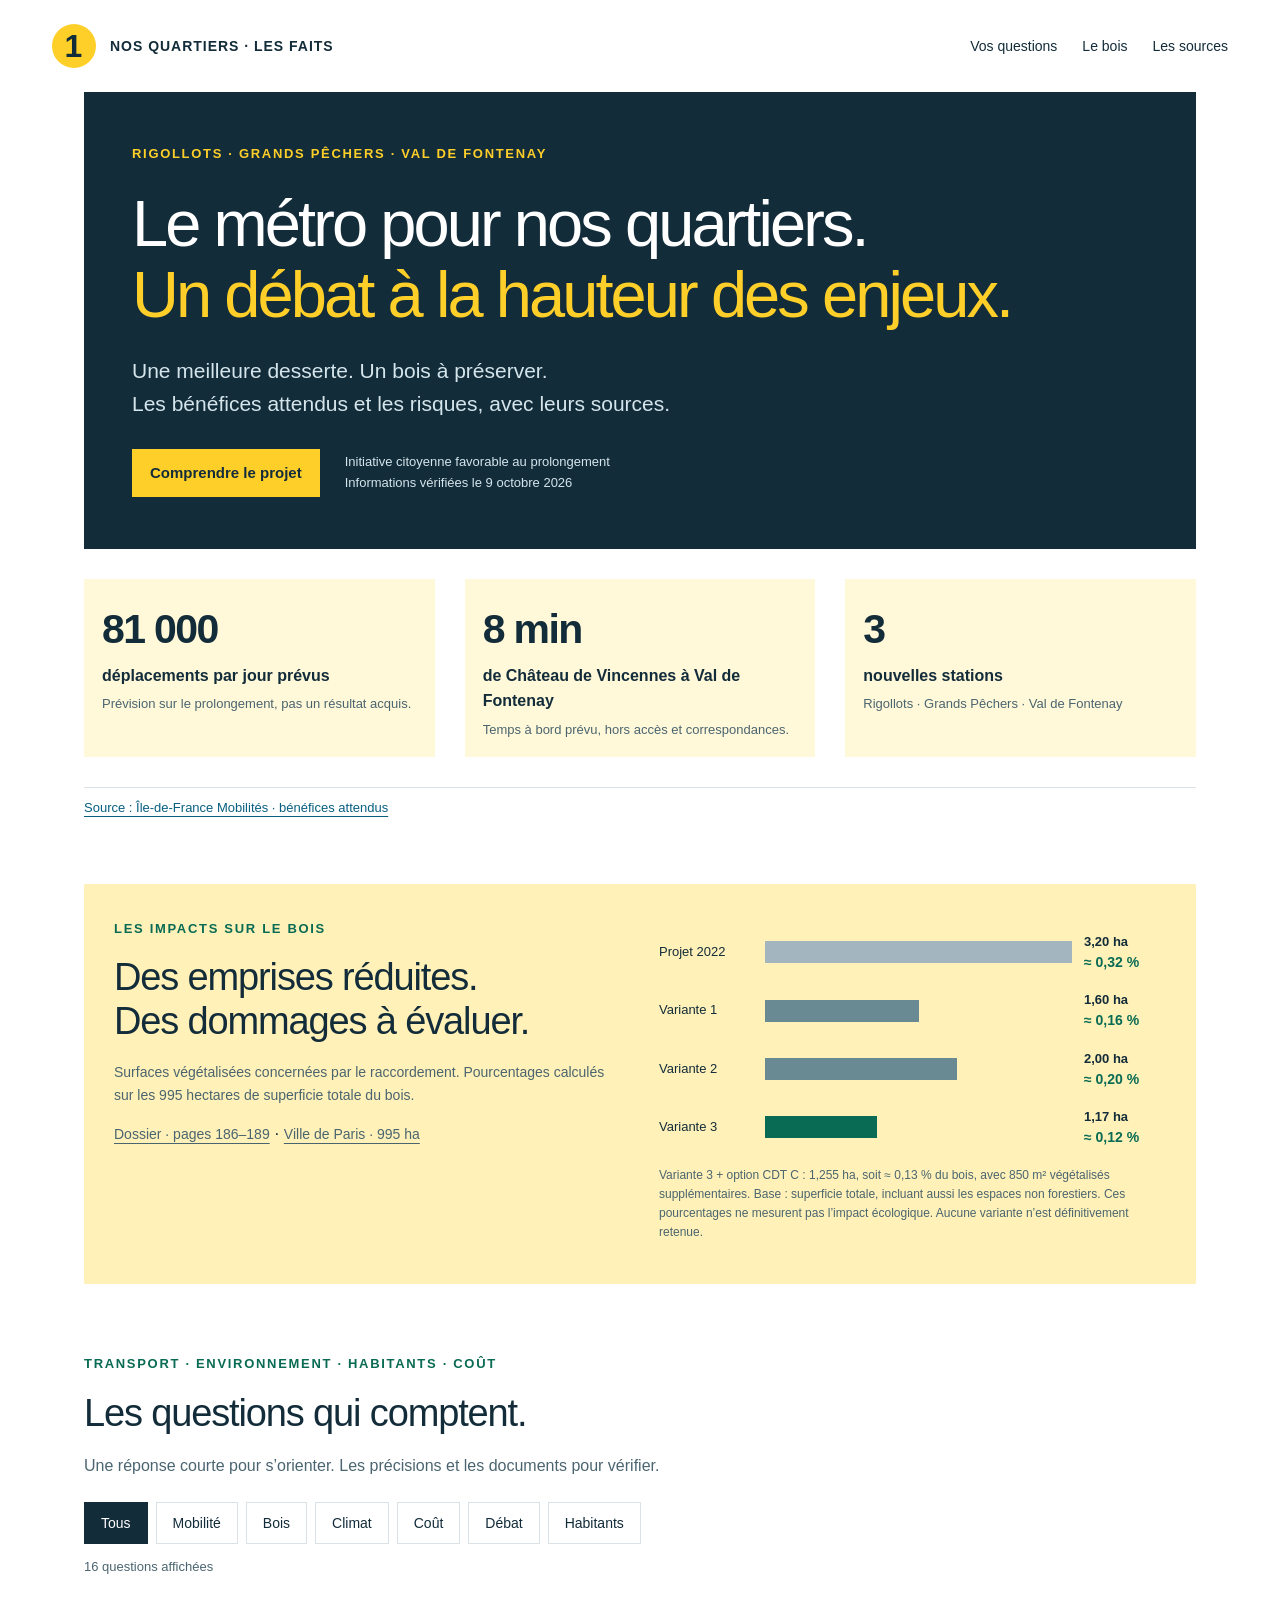
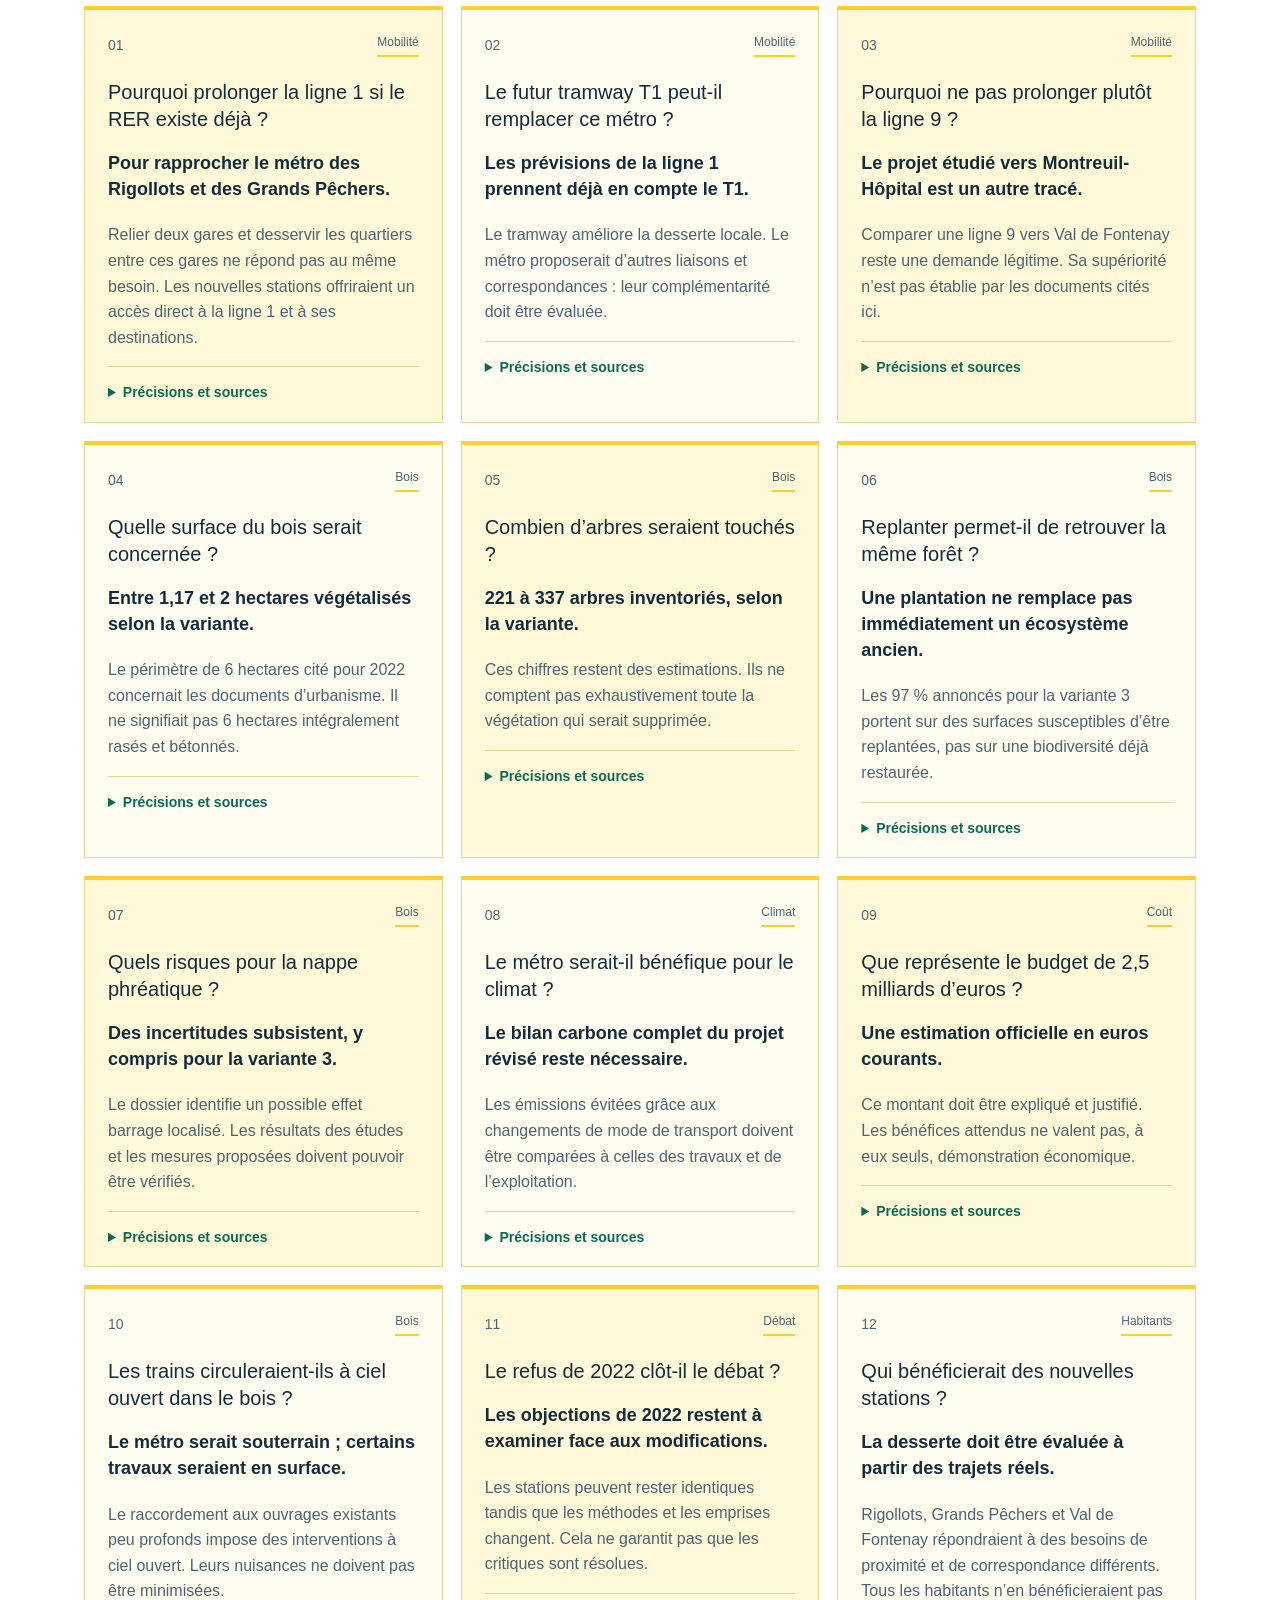
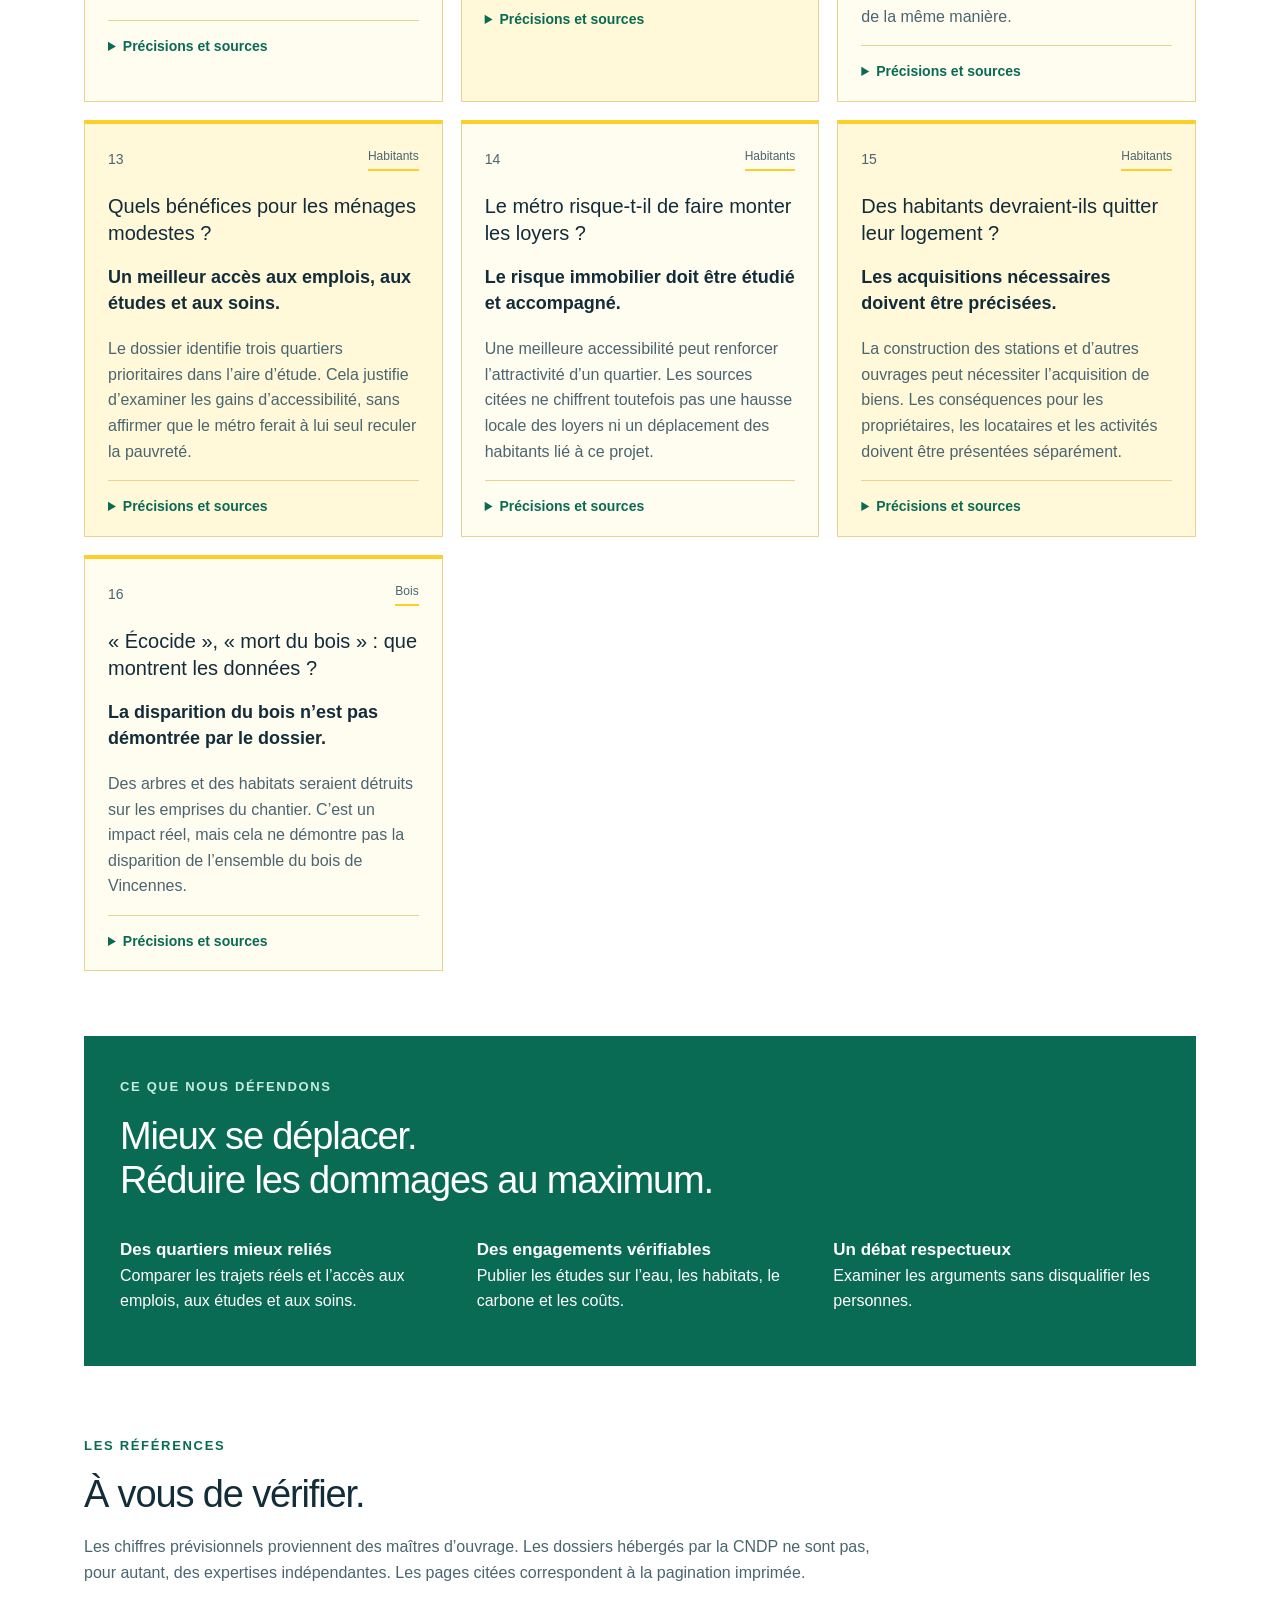
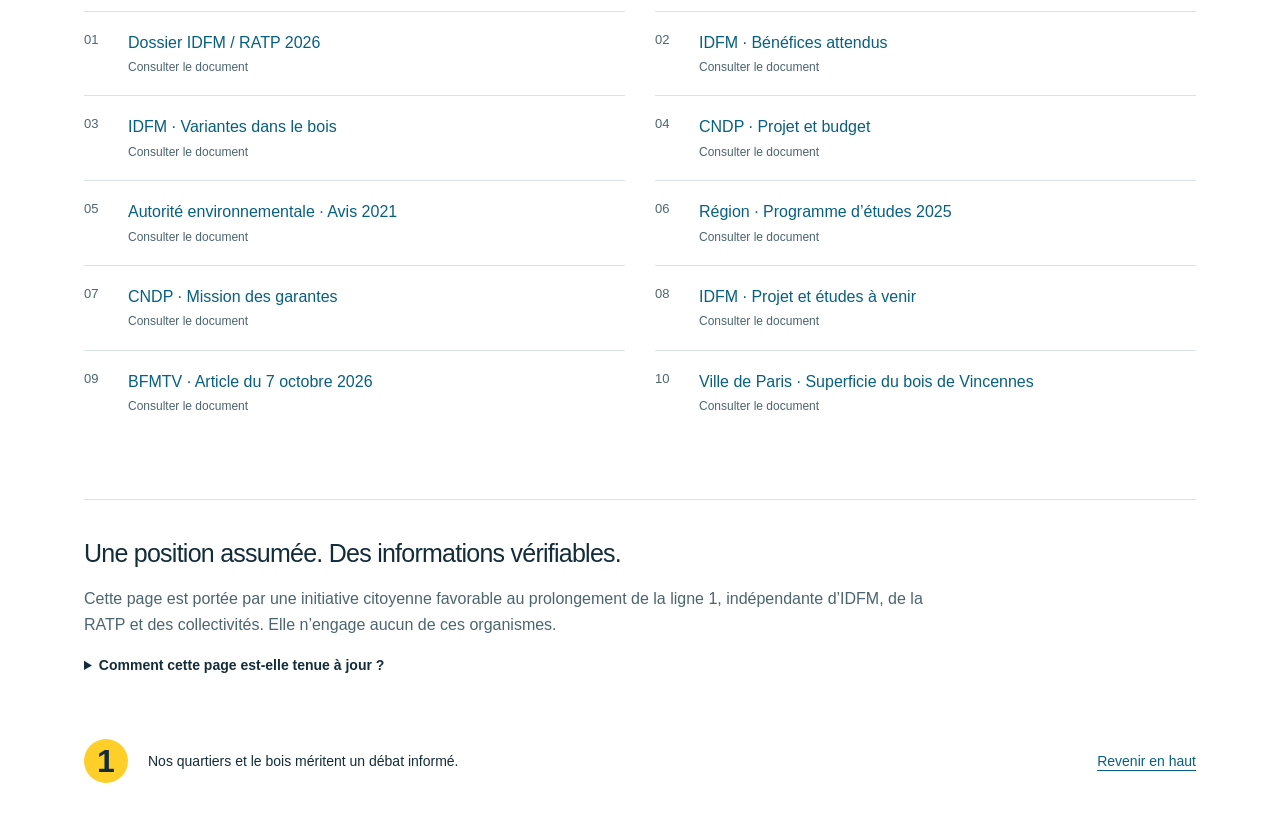
==== index.html @ 9d9fc7f9 "Add files via upload" ====
<!doctype html>
<html lang="fr"><head><meta charset="utf-8"><meta name="viewport" content="width=device-width,initial-scale=1"><title>Ligne 1 : les faits, les bénéfices et les questions ouvertes</title><meta name="description" content="Prolongement de la ligne 1 à Val de Fontenay : vérification des arguments, comparaison des variantes, impacts sur le bois et sources officielles. Initiative citoyenne favorable au projet."><meta property="og:title" content="Ligne 1 : comprendre, vérifier, débattre"><meta property="og:description" content="Les chiffres, leurs limites et les questions encore ouvertes. Une lecture sourcée du projet vers Rigollots, Grands Pêchers et Val de Fontenay."><meta name="theme-color" content="#142a38"><link rel="icon" type="image/svg+xml" href="data:image/svg+xml,%3Csvg xmlns='http://www.w3.org/2000/svg' viewBox='0 0 32 32'%3E%3Ccircle cx='16' cy='16' r='16' fill='%23ffcf32'/%3E%3Ctext x='16' y='24' text-anchor='middle' font-family='Arial' font-size='25' font-weight='bold' fill='%23142a38'%3E1%3C/text%3E%3C/svg%3E"><link rel="stylesheet" href="style.css"></head>
<body><a class="skip" href="#main">Aller au contenu</a><header><a class="brand" href="#"><span class="line">1</span><span>NOS QUARTIERS · LES FAITS</span></a><nav aria-label="Navigation"><a href="#questions">Vos questions</a><a href="#bois">Le bois</a><a href="#sources">Les sources</a></nav></header><main id="main"><section class="hero"><div class="eyebrow">RIGOLLOTS · GRANDS PÊCHERS · VAL DE FONTENAY</div><h1>Le métro pour nos quartiers.<br><em>Un débat à la hauteur des enjeux.</em></h1><p>Une meilleure desserte. Un bois à préserver.<br>Les bénéfices attendus et les risques, avec leurs sources.</p><div class="hero-footer"><a class="button" href="#questions">Comprendre le projet</a><span>Initiative citoyenne favorable au prolongement<br>Informations vérifiées le 9 octobre 2026</span></div></section><section class="snapshot" aria-label="Les bénéfices attendus selon IDFM"><article><b>81 000</b><span>déplacements par jour prévus</span><small>Prévision sur le prolongement, pas un résultat acquis.</small></article><article><b>8 min</b><span>de Château de Vincennes à Val de Fontenay</span><small>Temps à bord prévu, hors accès et correspondances.</small></article><article><b>3</b><span>nouvelles stations</span><small>Rigollots · Grands Pêchers · Val de Fontenay</small></article></section><p class="metric-source"><a href="https://www.iledefrance-mobilites.fr/le-reseau/projets/metro1-valdefontenay/benefices-du-projet-m1">Source : Île-de-France Mobilités · bénéfices attendus</a></p><section class="comparison" id="bois"><div><span class="eyebrow">LES IMPACTS SUR LE BOIS</span><h2>Des emprises réduites.<br>Des dommages à évaluer.</h2><p>Surfaces végétalisées concernées par le raccordement. Pourcentages calculés sur les 995 hectares de superficie totale du bois.</p><a href="https://www.debatpublic.fr/sites/default/files/2026-09/K5TOo4u580md6bIL_ProlongementM1-DossierConcertation-Complet.pdf">Dossier · pages 186–189</a> · <a href="https://www.paris.fr/lieux/bois-de-vincennes-6598">Ville de Paris · 995 ha</a></div><div class="chart" role="img" aria-label="Emprises végétalisées : 2022, 3,20 hectares ; variante 1, 1,60 ; variante 2, 2 ; variante 3, 1,17. Parts de la superficie totale de 995 hectares : environ 0,32 pour cent, 0,16 pour cent, 0,20 pour cent et 0,12 pour cent respectivement"><div><span>Projet 2022</span><i style="--w:100%"></i><b>3,20 ha<small>≈ 0,32 %</small></b></div><div><span>Variante 1</span><i style="--w:50%"></i><b>1,60 ha<small>≈ 0,16 %</small></b></div><div><span>Variante 2</span><i style="--w:62.5%"></i><b>2,00 ha<small>≈ 0,20 %</small></b></div><div><span>Variante 3</span><i class="v3" style="--w:36.5625%"></i><b>1,17 ha<small>≈ 0,12 %</small></b></div><p>Variante 3 + option CDT C : 1,255 ha, soit ≈ 0,13 % du bois, avec 850 m² végétalisés supplémentaires. Base : superficie totale, incluant aussi les espaces non forestiers. Ces pourcentages ne mesurent pas l’impact écologique. Aucune variante n’est définitivement retenue.</p></div></section><section id="questions"><span class="eyebrow">TRANSPORT · ENVIRONNEMENT · HABITANTS · COÛT</span><h2>Les questions qui comptent.</h2><p class="intro">Une réponse courte pour s’orienter. Les précisions et les documents pour vérifier.</p><div class="filters" role="group" aria-label="Filtrer les questions par thème"><button data-filter="Tous" aria-pressed="true" class="active">Tous</button><button data-filter="Mobilité" aria-pressed="false" class="">Mobilité</button><button data-filter="Bois" aria-pressed="false" class="">Bois</button><button data-filter="Climat" aria-pressed="false" class="">Climat</button><button data-filter="Coût" aria-pressed="false" class="">Coût</button><button data-filter="Débat" aria-pressed="false" class="">Débat</button><button data-filter="Habitants" aria-pressed="false" class="">Habitants</button></div><p class="result-count" aria-live="polite">16 questions affichées</p><div class="grid" id="question-grid"><article class="fact" id="question-1" data-topic="Mobilité"><div class="fact-top"><span>01</span><span class="topic">Mobilité</span></div><h3>Pourquoi prolonger la ligne 1 si le RER existe déjà ?</h3><p class="takeaway">Pour rapprocher le métro des Rigollots et des Grands Pêchers.</p><p class="short-answer">Relier deux gares et desservir les quartiers entre ces gares ne répond pas au même besoin. Les nouvelles stations offriraient un accès direct à la ligne 1 et à ses destinations.</p><details><summary>Précisions et sources</summary><p>IDFM identifie ces quartiers comme éloignés du réseau structurant. L’intérêt réel dépend des domiciles, des destinations et des correspondances. Les 8 minutes annoncées entre Château de Vincennes et Val de Fontenay sont un temps à bord, pas un gain identique pour chaque habitant.</p><a class="ref" href="https://www.iledefrance-mobilites.fr/le-reseau/projets/metro1-valdefontenay/benefices-du-projet-m1" target="_blank" rel="noopener">IDFM · Bénéfices attendus<small>Bénéfices attendus</small></a><a class="permalink" href="#question-1">Lien vers cette réponse</a></details></article><article class="fact" id="question-2" data-topic="Mobilité"><div class="fact-top"><span>02</span><span class="topic">Mobilité</span></div><h3>Le futur tramway T1 peut-il remplacer ce métro ?</h3><p class="takeaway">Les prévisions de la ligne 1 prennent déjà en compte le T1.</p><p class="short-answer">Le tramway améliore la desserte locale. Le métro proposerait d’autres liaisons et correspondances : leur complémentarité doit être évaluée.</p><details><summary>Précisions et sources</summary><p>Le modèle du dossier intègre le futur T1, la ligne 15 et le Bus Bords de Marne. Il prévoit néanmoins une fréquentation du prolongement. Ce résultat ne suffit pas à prouver son équilibre économique. Le dossier situe le futur T1 à environ 600 m de la station Grands Pêchers envisagée : cela ne décrit pas la distance de tous les logements au tram.</p><a class="ref" href="https://www.debatpublic.fr/sites/default/files/2026-09/K5TOo4u580md6bIL_ProlongementM1-DossierConcertation-Complet.pdf" target="_blank" rel="noopener">Dossier IDFM / RATP 2026<small>p. 128–129 et 142–143</small></a><a class="permalink" href="#question-2">Lien vers cette réponse</a></details></article><article class="fact" id="question-3" data-topic="Mobilité"><div class="fact-top"><span>03</span><span class="topic">Mobilité</span></div><h3>Pourquoi ne pas prolonger plutôt la ligne 9 ?</h3><p class="takeaway">Le projet étudié vers Montreuil-Hôpital est un autre tracé.</p><p class="short-answer">Comparer une ligne 9 vers Val de Fontenay reste une demande légitime. Sa supériorité n’est pas établie par les documents cités ici.</p><details><summary>Précisions et sources</summary><p>Le programme régional de 2025 prévoit des études M9 vers Montreuil-Hôpital : diagnostic, variantes, coûts et première appréciation environnementale. Cela ne constitue pas une comparaison avec un tracé M9 via Grands Pêchers et Val de Fontenay. Il faut demander si cette variante a été étudiée et obtenir ses résultats, sans la déclarer impossible ni meilleure par principe.</p><a class="ref" href="https://www.iledefrance.fr/actes/deliberations/CP2025-123RAP.pdf" target="_blank" rel="noopener">Région · Programme d’études 2025<small>p. 125–127</small></a><a class="permalink" href="#question-3">Lien vers cette réponse</a></details></article><article class="fact" id="question-4" data-topic="Bois"><div class="fact-top"><span>04</span><span class="topic">Bois</span></div><h3>Quelle surface du bois serait concernée ?</h3><p class="takeaway">Entre 1,17 et 2 hectares végétalisés selon la variante.</p><p class="short-answer">Le périmètre de 6 hectares cité pour 2022 concernait les documents d’urbanisme. Il ne signifiait pas 6 hectares intégralement rasés et bétonnés.</p><details><summary>Précisions et sources</summary><p>Il faut distinguer chantier total et espaces végétalisés : la variante 3 représente 2,12 ha de chantier, dont 1,17 ha végétalisé. L’option C du centre de dépannage ajouterait environ 850 m² végétalisés et 3 arbres dans le bois. La surface ne mesure pas, à elle seule, la valeur des habitats ni les effets indirects.</p><a class="ref" href="https://www.debatpublic.fr/sites/default/files/2026-09/K5TOo4u580md6bIL_ProlongementM1-DossierConcertation-Complet.pdf" target="_blank" rel="noopener">Dossier IDFM / RATP 2026<small>p. 186–189</small></a><a class="permalink" href="#question-4">Lien vers cette réponse</a></details></article><article class="fact" id="question-5" data-topic="Bois"><div class="fact-top"><span>05</span><span class="topic">Bois</span></div><h3>Combien d’arbres seraient touchés ?</h3><p class="takeaway">221 à 337 arbres inventoriés, selon la variante.</p><p class="short-answer">Ces chiffres restent des estimations. Ils ne comptent pas exhaustivement toute la végétation qui serait supprimée.</p><details><summary>Précisions et sources</summary><p>221 correspond à la variante 3 ; 274 à la variante 1 ; 337 à la variante 2. L’inventaire recense notamment tous les troncs de plus de 17,5 cm de diamètre et certains petits sujets présentant un intérêt particulier. Le chêne remarquable est éloigné de l’emprise de la variante 3, mais proche de celles des variantes 1 et 2. Aucun âge exact n’est affirmé ici.</p><a class="ref" href="https://www.debatpublic.fr/sites/default/files/2026-09/K5TOo4u580md6bIL_ProlongementM1-DossierConcertation-Complet.pdf" target="_blank" rel="noopener">Dossier IDFM / RATP 2026<small>p. 152–153, 174–175, 186–189 et annexe</small></a><a class="permalink" href="#question-5">Lien vers cette réponse</a></details></article><article class="fact" id="question-6" data-topic="Bois"><div class="fact-top"><span>06</span><span class="topic">Bois</span></div><h3>Replanter permet-il de retrouver la même forêt ?</h3><p class="takeaway">Une plantation ne remplace pas immédiatement un écosystème ancien.</p><p class="short-answer">Les 97 % annoncés pour la variante 3 portent sur des surfaces susceptibles d’être replantées, pas sur une biodiversité déjà restaurée.</p><details><summary>Précisions et sources</summary><p>Le dossier décrit des habitats à enjeux, une flore patrimoniale et une mare en bordure de la variante 3. Les essences, la taille des plants, les résultats écologiques attendus et les engagements de suivi doivent être précisés. Affirmer que seuls des arbustes seraient plantés n’est pas établi ici. Le retour à une vocation boisée ne rétablit pas automatiquement la protection d’espace boisé classé.</p><a class="ref" href="https://www.debatpublic.fr/sites/default/files/2026-09/K5TOo4u580md6bIL_ProlongementM1-DossierConcertation-Complet.pdf" target="_blank" rel="noopener">Dossier IDFM / RATP 2026<small>p. 174–175 et 186–189</small></a><a class="permalink" href="#question-6">Lien vers cette réponse</a></details></article><article class="fact" id="question-7" data-topic="Bois"><div class="fact-top"><span>07</span><span class="topic">Bois</span></div><h3>Quels risques pour la nappe phréatique ?</h3><p class="takeaway">Des incertitudes subsistent, y compris pour la variante 3.</p><p class="short-answer">Le dossier identifie un possible effet barrage localisé. Les résultats des études et les mesures proposées doivent pouvoir être vérifiés.</p><details><summary>Précisions et sources</summary><p>Le niveau de nappe est indiqué comme incertain et des reconnaissances sont annoncées. La variante 3 évite certaines difficultés techniques des autres variantes, sans supprimer tout risque hydrogéologique. Identifier un risque ne démontre ni qu’il se produira ni qu’il est maîtrisé.</p><a class="ref" href="https://www.debatpublic.fr/sites/default/files/2026-09/K5TOo4u580md6bIL_ProlongementM1-DossierConcertation-Complet.pdf" target="_blank" rel="noopener">Dossier IDFM / RATP 2026<small>p. 174–175 et 188–189</small></a><a class="permalink" href="#question-7">Lien vers cette réponse</a></details></article><article class="fact" id="question-8" data-topic="Climat"><div class="fact-top"><span>08</span><span class="topic">Climat</span></div><h3>Le métro serait-il bénéfique pour le climat ?</h3><p class="takeaway">Le bilan carbone complet du projet révisé reste nécessaire.</p><p class="short-answer">Les émissions évitées grâce aux changements de mode de transport doivent être comparées à celles des travaux et de l’exploitation.</p><details><summary>Précisions et sources</summary><p>L’Autorité environnementale avait critiqué les calculs du dossier précédent, notamment l’absence d’évaluation des émissions de construction. Son avis de 2021 ne permet pas d’affirmer un bilan positif pour les nouvelles variantes, ni un délai précis de retour carbone. Le résultat dépend notamment du report depuis la voiture, des distances parcourues, de l’évolution du parc automobile et de la durée d’évaluation.</p><a class="ref" href="https://www.igedd.developpement-durable.gouv.fr/IMG/pdf/210519_prolongement_l1_metro_93_94_delibere_cle0d175d.pdf" target="_blank" rel="noopener">Autorité environnementale · Avis 2021<small>p. 22–23</small></a><a class="permalink" href="#question-8">Lien vers cette réponse</a></details></article><article class="fact" id="question-9" data-topic="Coût"><div class="fact-top"><span>09</span><span class="topic">Coût</span></div><h3>Que représente le budget de 2,5 milliards d’euros ?</h3><p class="takeaway">Une estimation officielle en euros courants.</p><p class="short-answer">Ce montant doit être expliqué et justifié. Les bénéfices attendus ne valent pas, à eux seuls, démonstration économique.</p><details><summary>Précisions et sources</summary><p>La CNDP publie 2,5 Md€ courants, à partir d’une estimation de 1,49 Md€ HT aux prix de décembre 2017 actualisée selon des hypothèses et le calendrier. Les 1,7 Md€ constants cités par IDFM dans BFMTV utilisent une autre base. Il faut comparer dates, périmètres et inflation. Un nouveau bilan socio-économique est annoncé ; l’utilité publique n’est pas acquise.</p><a class="ref" href="https://www.debatpublic.fr/prolongement-de-la-ligne-1-du-metro-entre-chateau-de-vincennes-et-val-de-fontenay-8551" target="_blank" rel="noopener">CNDP · Projet et budget<small>Coût au stade de la saisine</small></a><a class="ref" href="https://www.iledefrance-mobilites.fr/le-reseau/projets/metro1-valdefontenay/le-projet-m1" target="_blank" rel="noopener">IDFM · nouveau bilan annoncé</a><a class="permalink" href="#question-9">Lien vers cette réponse</a></details></article><article class="fact" id="question-10" data-topic="Bois"><div class="fact-top"><span>10</span><span class="topic">Bois</span></div><h3>Les trains circuleraient-ils à ciel ouvert dans le bois ?</h3><p class="takeaway">Le métro serait souterrain ; certains travaux seraient en surface.</p><p class="short-answer">Le raccordement aux ouvrages existants peu profonds impose des interventions à ciel ouvert. Leurs nuisances ne doivent pas être minimisées.</p><details><summary>Précisions et sources</summary><p>Il faut distinguer le fonctionnement futur de la ligne et les méthodes du chantier. De même, le calendrier global annoncé, de 2033 à 2040 sous conditions, ne démontre pas dix ans de travaux localisés dans le bois. La durée et le phasage du raccordement doivent être précisés.</p><a class="ref" href="https://www.iledefrance-mobilites.fr/le-reseau/projets/metro1-valdefontenay/bois-de-vincennes-m1" target="_blank" rel="noopener">IDFM · Variantes dans le bois<small>Méthodes de raccordement ; calendrier : dossier p. 98–99</small></a><a class="ref" href="https://www.debatpublic.fr/sites/default/files/2026-09/K5TOo4u580md6bIL_ProlongementM1-DossierConcertation-Complet.pdf" target="_blank" rel="noopener">Dossier 2026 · calendrier, p. 98–99</a><a class="permalink" href="#question-10">Lien vers cette réponse</a></details></article><article class="fact" id="question-11" data-topic="Débat"><div class="fact-top"><span>11</span><span class="topic">Débat</span></div><h3>Le refus de 2022 clôt-il le débat ?</h3><p class="takeaway">Les objections de 2022 restent à examiner face aux modifications.</p><p class="short-answer">Les stations peuvent rester identiques tandis que les méthodes et les emprises changent. Cela ne garantit pas que les critiques sont résolues.</p><details><summary>Précisions et sources</summary><p>L’avis défavorable de la commission d’enquête de 2022 est réel ; une commission d’enquête n’est pas un tribunal. La concertation actuelle porte sur l’opportunité et les alternatives, dont l’absence de projet. Les garantes ont une mission de neutralité et d’indépendance. Les protections du bois nécessitent des procédures spécifiques, pas des autorisations déjà obtenues.</p><a class="ref" href="https://www.debatpublic.fr/sites/default/files/2026-02/LM_LIGNE_1_VINCENNES_FONTENAY%20Sign%C3%A9%20MP.pdf" target="_blank" rel="noopener">CNDP · Mission des garantes<small>p. 1–3 ; dossier p. 16–21 et 188–189</small></a><a class="ref" href="https://www.debatpublic.fr/sites/default/files/2026-09/K5TOo4u580md6bIL_ProlongementM1-DossierConcertation-Complet.pdf" target="_blank" rel="noopener">Dossier 2026 · p. 16–21 et 188–189</a><a class="permalink" href="#question-11">Lien vers cette réponse</a></details></article><article class="fact" id="question-12" data-topic="Habitants"><div class="fact-top"><span>12</span><span class="topic">Habitants</span></div><h3>Qui bénéficierait des nouvelles stations ?</h3><p class="takeaway">La desserte doit être évaluée à partir des trajets réels.</p><p class="short-answer">Rigollots, Grands Pêchers et Val de Fontenay répondraient à des besoins de proximité et de correspondance différents. Tous les habitants n’en bénéficieraient pas de la même manière.</p><details><summary>Précisions et sources</summary><p>Comparer les options demande de regarder les populations accessibles à pied, en bus ou à vélo, les destinations utiles et les temps porte à porte. Le relief, les difficultés de marche et la qualité des correspondances comptent autant que la distance sur une carte. Une fréquentation prévue ne représente pas autant d’habitants distincts.</p><a class="ref" href="https://www.debatpublic.fr/sites/default/files/2026-09/K5TOo4u580md6bIL_ProlongementM1-DossierConcertation-Complet.pdf" target="_blank" rel="noopener">Dossier IDFM / RATP 2026<small>Diagnostic territorial, p. 34–35 ; fréquentation, p. 142–147</small></a><a class="permalink" href="#question-12">Lien vers cette réponse</a></details></article><article class="fact" id="question-13" data-topic="Habitants"><div class="fact-top"><span>13</span><span class="topic">Habitants</span></div><h3>Quels bénéfices pour les ménages modestes ?</h3><p class="takeaway">Un meilleur accès aux emplois, aux études et aux soins.</p><p class="short-answer">Le dossier identifie trois quartiers prioritaires dans l’aire d’étude. Cela justifie d’examiner les gains d’accessibilité, sans affirmer que le métro ferait à lui seul reculer la pauvreté.</p><details><summary>Précisions et sources</summary><p>Le classement en quartier prioritaire décrit un enjeu social ; il ne signifie pas que tous ses habitants seraient directement desservis. Il faut comparer les gains de temps et de fiabilité selon les revenus, la possession d’une voiture et les horaires de travail. Les bénéfices attendus doivent pouvoir profiter aux habitants actuels.</p><a class="ref" href="https://www.debatpublic.fr/sites/default/files/2026-09/K5TOo4u580md6bIL_ProlongementM1-DossierConcertation-Complet.pdf" target="_blank" rel="noopener">Dossier IDFM / RATP 2026<small>Diagnostic territorial, p. 34–35</small></a><a class="permalink" href="#question-13">Lien vers cette réponse</a></details></article><article class="fact" id="question-14" data-topic="Habitants"><div class="fact-top"><span>14</span><span class="topic">Habitants</span></div><h3>Le métro risque-t-il de faire monter les loyers ?</h3><p class="takeaway">Le risque immobilier doit être étudié et accompagné.</p><p class="short-answer">Une meilleure accessibilité peut renforcer l’attractivité d’un quartier. Les sources citées ne chiffrent toutefois pas une hausse locale des loyers ni un déplacement des habitants lié à ce projet.</p><details><summary>Précisions et sources</summary><p>Prix de vente, loyers et fiscalité ne sont pas le même sujet. Il faut évaluer les risques de spéculation et de départ contraint des ménages modestes, puis préciser les protections envisagées avec les collectivités et les bailleurs : maintien du logement abordable, suivi des loyers et accompagnement des habitants. Ce sont des mesures à discuter, pas des engagements déjà acquis.</p><a class="ref" href="https://www.debatpublic.fr/sites/default/files/2026-09/K5TOo4u580md6bIL_ProlongementM1-DossierConcertation-Complet.pdf" target="_blank" rel="noopener">Dossier IDFM / RATP 2026<small>Diagnostic territorial ; effets sur le logement à approfondir</small></a><a class="permalink" href="#question-14">Lien vers cette réponse</a></details></article><article class="fact" id="question-15" data-topic="Habitants"><div class="fact-top"><span>15</span><span class="topic">Habitants</span></div><h3>Des habitants devraient-ils quitter leur logement ?</h3><p class="takeaway">Les acquisitions nécessaires doivent être précisées.</p><p class="short-answer">La construction des stations et d’autres ouvrages peut nécessiter l’acquisition de biens. Les conséquences pour les propriétaires, les locataires et les activités doivent être présentées séparément.</p><details><summary>Précisions et sources</summary><p>La présentation du projet prévoit des emprises sur du bâti existant pour certaines stations. Une emprise d’étude ne constitue pas une décision individuelle d’expropriation. Les variantes retenues conditionneraient les besoins définitifs. Les personnes concernées doivent obtenir des réponses sur les biens touchés, le calendrier, l’indemnisation, le relogement éventuel et la continuité des activités. Aucun nombre de logements à supprimer n’est affirmé ici.</p><a class="ref" href="https://www.debatpublic.fr/sites/default/files/2026-09/K5TOo4u580md6bIL_ProlongementM1-DossierConcertation-Complet.pdf" target="_blank" rel="noopener">Dossier IDFM / RATP 2026<small>Stations et emprises ; calendrier, p. 98–99</small></a><a class="permalink" href="#question-15">Lien vers cette réponse</a></details></article><article class="fact" id="question-16" data-topic="Bois"><div class="fact-top"><span>16</span><span class="topic">Bois</span></div><h3>« Écocide », « mort du bois » : que montrent les données ?</h3><p class="takeaway">La disparition du bois n’est pas démontrée par le dossier.</p><p class="short-answer">Des arbres et des habitats seraient détruits sur les emprises du chantier. C’est un impact réel, mais cela ne démontre pas la disparition de l’ensemble du bois de Vincennes.</p><details><summary>Précisions et sources</summary><p>Pour le raccordement, les emprises végétalisées de 1,17 à 2 hectares représentent environ 0,12 % à 0,20 % des 995 hectares de superficie totale du bois indiqués par la Ville de Paris. Pour la variante 3 avec l’option C du centre de dépannage, 1,255 hectare correspond à environ 0,13 %. Le calcul est : emprise en hectares ÷ 995 × 100. Le dénominateur comprend aussi les espaces non forestiers : ce n’est pas un pourcentage des seuls massifs forestiers, ni de la biodiversité perdue. Ces surfaces ne résument pas les enjeux : la qualité des habitats, les espèces, les sols, l’eau et les effets indirects doivent aussi être examinés. Le terme « écocide » ne remplace pas cette évaluation et sa qualification ne peut être tenue pour établie par la seule annonce d’abattages. À l’inverse, une petite emprise ne prouve pas l’absence de dommages graves à l’échelle locale. Les replantations envisagées ne garantissent pas une restauration immédiate des milieux.</p><a class="ref" href="https://www.debatpublic.fr/sites/default/files/2026-09/K5TOo4u580md6bIL_ProlongementM1-DossierConcertation-Complet.pdf" target="_blank" rel="noopener">Dossier IDFM / RATP 2026<small>p. 174–175 et 186–189</small></a><a class="ref" href="https://www.paris.fr/lieux/bois-de-vincennes-6598" target="_blank" rel="noopener">Ville de Paris · superficie totale : 995 ha ; massifs forestiers : 543 ha</a><a class="ref" href="https://www.bfmtv.com/environnement/la-mort-de-la-foret-les-opposants-au-projet-d-extension-de-la-ligne-1-du-metro-se-mobilisent-a-vincennes_AN-202610070667.html" target="_blank" rel="noopener">BFMTV · contexte de l’expression « mort de la forêt », 7 octobre 2026</a><a class="permalink" href="#question-16">Lien vers cette réponse</a></details></article></div></section><section class="bottom-line"><span class="eyebrow">CE QUE NOUS DÉFENDONS</span><h2>Mieux se déplacer.<br>Réduire les dommages au maximum.</h2><div><p><strong>Des quartiers mieux reliés</strong><br>Comparer les trajets réels et l’accès aux emplois, aux études et aux soins.</p><p><strong>Des engagements vérifiables</strong><br>Publier les études sur l’eau, les habitats, le carbone et les coûts.</p><p><strong>Un débat respectueux</strong><br>Examiner les arguments sans disqualifier les personnes.</p></div></section><section id="sources"><span class="eyebrow">LES RÉFÉRENCES</span><h2>À vous de vérifier.</h2><p class="intro">Les chiffres prévisionnels proviennent des maîtres d’ouvrage. Les dossiers hébergés par la CNDP ne sont pas, pour autant, des expertises indépendantes. Les pages citées correspondent à la pagination imprimée.</p><div class="source-grid"><a href="https://www.debatpublic.fr/sites/default/files/2026-09/K5TOo4u580md6bIL_ProlongementM1-DossierConcertation-Complet.pdf" target="_blank" rel="noopener"><span>01</span><strong>Dossier IDFM / RATP 2026</strong><small>Consulter le document</small></a><a href="https://www.iledefrance-mobilites.fr/le-reseau/projets/metro1-valdefontenay/benefices-du-projet-m1" target="_blank" rel="noopener"><span>02</span><strong>IDFM · Bénéfices attendus</strong><small>Consulter le document</small></a><a href="https://www.iledefrance-mobilites.fr/le-reseau/projets/metro1-valdefontenay/bois-de-vincennes-m1" target="_blank" rel="noopener"><span>03</span><strong>IDFM · Variantes dans le bois</strong><small>Consulter le document</small></a><a href="https://www.debatpublic.fr/prolongement-de-la-ligne-1-du-metro-entre-chateau-de-vincennes-et-val-de-fontenay-8551" target="_blank" rel="noopener"><span>04</span><strong>CNDP · Projet et budget</strong><small>Consulter le document</small></a><a href="https://www.igedd.developpement-durable.gouv.fr/IMG/pdf/210519_prolongement_l1_metro_93_94_delibere_cle0d175d.pdf" target="_blank" rel="noopener"><span>05</span><strong>Autorité environnementale · Avis 2021</strong><small>Consulter le document</small></a><a href="https://www.iledefrance.fr/actes/deliberations/CP2025-123RAP.pdf" target="_blank" rel="noopener"><span>06</span><strong>Région · Programme d’études 2025</strong><small>Consulter le document</small></a><a href="https://www.debatpublic.fr/sites/default/files/2026-02/LM_LIGNE_1_VINCENNES_FONTENAY%20Sign%C3%A9%20MP.pdf" target="_blank" rel="noopener"><span>07</span><strong>CNDP · Mission des garantes</strong><small>Consulter le document</small></a><a href="https://www.iledefrance-mobilites.fr/le-reseau/projets/metro1-valdefontenay/le-projet-m1" target="_blank" rel="noopener"><span>08</span><strong>IDFM · Projet et études à venir</strong><small>Consulter le document</small></a><a href="https://www.bfmtv.com/environnement/la-mort-de-la-foret-les-opposants-au-projet-d-extension-de-la-ligne-1-du-metro-se-mobilisent-a-vincennes_AN-202610070667.html" target="_blank" rel="noopener"><span>09</span><strong>BFMTV · Article du 7 octobre 2026</strong><small>Consulter le document</small></a><a href="https://www.paris.fr/lieux/bois-de-vincennes-6598" target="_blank" rel="noopener"><span>10</span><strong>Ville de Paris · Superficie du bois de Vincennes</strong><small>Consulter le document</small></a></div></section><section class="method"><h2>Une position assumée. Des informations vérifiables.</h2><p>Cette page est portée par une initiative citoyenne favorable au prolongement de la ligne 1, indépendante d’IDFM, de la RATP et des collectivités. Elle n’engage aucun de ces organismes.</p><details><summary>Comment cette page est-elle tenue à jour ?</summary><p>Dernière révision : 9 octobre 2026. Les faits, les prévisions et les questions non résolues sont distingués. Une conclusion non établie par les sources consultées n’est pas déclarée impossible. La page n’est pas actualisée automatiquement.</p><p>Une correction doit préciser la réponse concernée, le document, sa date et sa page. Les prochaines corrections seront datées ici.</p></details></section></main><footer><span class="line">1</span><p>Nos quartiers et le bois méritent un débat informé.</p><a href="#">Revenir en haut</a></footer><script src="app.js"></script></body></html>
---- style.css ----
:root{--ink:#132c3a;--green:#096b53;--yellow:#ffcf29;--muted:#4b6570;--border:#d9e3e7;--pale:#f1f6f8}*{box-sizing:border-box}html{scroll-behavior:smooth;scroll-padding-top:28px}body{margin:0;font:17px/1.6 Arial,Helvetica,sans-serif;color:var(--ink);background:white}a{color:#075f81;text-underline-offset:4px}a:hover{color:var(--green)}a:focus-visible,button:focus-visible,summary:focus-visible{outline:3px solid #bc8500;outline-offset:4px}.skip{position:absolute;top:-100px;background:white;padding:15px;z-index:5}.skip:focus{top:0}header{max-width:1240px;padding:24px 32px;margin:auto;display:flex;justify-content:space-between;align-items:center;gap:25px}.brand{display:flex;align-items:center;gap:14px;text-decoration:none;color:var(--ink);font-size:14px;font-weight:700;letter-spacing:.07em}.line{width:44px;height:44px;border-radius:50%;background:var(--yellow);color:var(--ink);display:inline-flex;justify-content:center;align-items:center;font-size:32px;font-weight:700;flex-shrink:0;line-height:1}nav{display:flex;gap:25px;flex-wrap:wrap}nav a{font-size:14px;color:var(--ink);text-decoration:none}main{max-width:1176px;padding:0 32px;margin:auto}.hero{background:var(--ink);color:white;padding:52px 48px}.eyebrow{font-size:13px;letter-spacing:.13em;font-weight:700;color:var(--green)}.hero .eyebrow{color:var(--yellow)}h1{font-size:clamp(37px,5.2vw,65px);font-weight:500;letter-spacing:-.045em;line-height:1.1;margin:23px 0}h1 em{font-style:normal;color:var(--yellow)}.hero>p{max-width:650px;font-size:21px;color:#d4e5eb}.hero-footer{display:flex;align-items:center;gap:25px;margin-top:28px;flex-wrap:wrap}.hero-footer span{font-size:13px;color:#d4e5eb}.button{background:var(--yellow);color:var(--ink);padding:12px 18px;text-decoration:none;font-size:15px;font-weight:700}.snapshot{display:grid;grid-template-columns:repeat(3,1fr);gap:30px;padding:30px 0;border-bottom:1px solid var(--border)}.snapshot article{display:flex;flex-direction:column}.snapshot b{font-size:41px;letter-spacing:-.04em;font-weight:600}.snapshot span{font-size:16px;font-weight:600}.snapshot small{font-size:13px;line-height:1.5;margin-top:6px;color:var(--muted)}section:not(.hero):not(.snapshot){margin-top:65px}.comparison{display:grid;grid-template-columns:1fr 1fr;gap:38px;background:var(--pale);padding:30px}h2{font-size:clamp(27px,3vw,38px);line-height:1.16;letter-spacing:-.03em;font-weight:500;margin:14px 0 18px}.comparison p,.comparison a{font-size:14px;color:var(--muted)}.chart{align-self:center}.chart>div{display:grid;grid-template-columns:94px 1fr 68px;gap:12px;align-items:center;font-size:13px;margin:18px 0}.chart i{display:block;height:22px;width:var(--w);background:#698993}.chart>div:first-child i{background:#a3b6bf}.chart i.v3{background:var(--green)}.chart p{font-size:12px}.intro{max-width:820px;color:var(--muted);font-size:16px}.grid{display:grid;grid-template-columns:repeat(3,1fr);gap:18px;margin-top:28px}.fact{border:1px solid var(--border);padding:23px 23px 18px;scroll-margin-top:30px;background:white}.fact:target{border-color:var(--green);box-shadow:0 0 0 2px var(--green)}.fact-top{display:flex;justify-content:space-between;align-items:center;font-size:14px;color:#6a838c}.topic{font-size:12px;color:var(--muted);border-bottom:2px solid var(--yellow);padding-bottom:3px}.fact h3{font-size:20px;font-weight:500;line-height:1.35;margin:22px 0 15px}.verdict{display:inline-block;background:#e8f0f2;color:#264b5a;padding:4px 8px;font-size:12px;font-weight:600;line-height:1.4}.takeaway{font-size:18px;font-weight:600;line-height:1.45;margin:17px 0 20px}.fact details{border-top:1px solid var(--border);padding-top:14px}.fact summary{font-size:14px;color:var(--green);font-weight:600;cursor:pointer}.fact details p{font-size:16px;margin:15px 0;line-height:1.6}.ref{font-size:14px;line-height:1.4}.ref small{display:block;color:var(--muted);font-size:12px;margin-top:3px}.permalink{display:block;font-size:12px;margin-top:14px;color:var(--muted)}.filters{display:flex;gap:8px;flex-wrap:wrap;margin-top:24px}.filters button{border:1px solid var(--border);background:white;color:var(--ink);font-size:14px;min-height:42px;padding:8px 16px;cursor:pointer;font-family:inherit}.filters button.active{background:var(--ink);color:white;border-color:var(--ink)}.result-count{font-size:13px;color:var(--muted);margin-bottom:0}.fact[hidden]{display:none}.bottom-line{background:var(--green);color:white;padding:36px}.bottom-line .eyebrow{color:#c6ebdf}.bottom-line>div{display:grid;grid-template-columns:repeat(3,1fr);gap:30px}.bottom-line p{font-size:16px}.bottom-line strong{font-size:17px}.source-grid{display:grid;grid-template-columns:1fr 1fr;gap:0 30px;margin-top:25px}.source-grid>a{display:grid;grid-template-columns:34px 1fr;gap:3px 10px;text-decoration:none;border-top:1px solid var(--border);padding:18px 0}.source-grid span{grid-row:span 2;font-size:13px;color:var(--muted)}.source-grid strong{font-size:16px;font-weight:500}.source-grid small{font-size:12px;color:var(--muted)}.method{border-top:1px solid var(--border);padding:25px 0;margin-bottom:35px}.method h2{font-size:25px}.method p{font-size:16px;color:var(--muted);max-width:850px}.method summary{cursor:pointer;font-size:14px;font-weight:600}footer{max-width:1176px;margin:auto;padding:0 32px 35px;display:flex;align-items:center;gap:20px}footer p{flex:1;font-size:14px}footer a{font-size:14px}@media(max-width:950px){.grid{grid-template-columns:1fr 1fr}.comparison{grid-template-columns:1fr}.hero{padding:40px 30px}}@media(max-width:620px){header{padding:18px 20px;flex-direction:column;align-items:flex-start;gap:16px}nav{gap:20px}main{padding:0 18px}.hero{padding:32px 23px}.hero>p{font-size:18px}.hero-footer{gap:17px}.snapshot{grid-template-columns:1fr;gap:18px;padding:24px 8px}.snapshot article{display:grid;grid-template-columns:125px 1fr;column-gap:12px}.snapshot b{font-size:32px;grid-row:span 2}.snapshot span{font-size:14px}.snapshot small{font-size:12px}.grid{grid-template-columns:1fr;gap:14px}.fact{padding:22px}.fact h3{font-size:21px}.comparison{padding:23px 18px;gap:10px}section:not(.hero):not(.snapshot){margin-top:45px}.chart>div{grid-template-columns:88px 1fr 63px;gap:8px}.bottom-line{padding:26px}.bottom-line>div,.source-grid{grid-template-columns:1fr}.bottom-line>div{gap:0}footer{padding:0 18px 25px;flex-wrap:wrap}.hero .eyebrow{font-size:12px}}@media print{nav,.button,.filters{display:none}.hero,.bottom-line{background:white;color:black}.hero em,.eyebrow,.hero .eyebrow{color:black}.hero>p,.hero-footer span{color:black}.grid{display:block}.fact{break-inside:avoid;margin:14px 0}.fact[hidden]{display:block}.hero{padding:0}main{padding:0}.fact details>*{display:block}h1{font-size:32px}section:not(.hero):not(.snapshot){margin-top:25px}.comparison{background:white}.source-grid{display:block}a{color:black}.fact details p{font-size:12pt}}

.short-answer{font-size:16px;line-height:1.6;color:var(--muted)}.metric-source{font-size:13px;color:var(--muted);margin-top:10px}.fact .ref{display:block;margin-top:12px}

.chart b small{display:block;font-size:14px;line-height:1.4;color:var(--green);font-weight:600}.chart>div{grid-template-columns:94px minmax(0,1fr) 82px}@media(max-width:620px){.chart>div{grid-template-columns:88px minmax(0,1fr) 76px;gap:8px}}

/* Fonds jaunes de la ligne 1, avec un texte sombre. */
.fact{background:#fff8d9;border-color:#e7d58f;border-top:4px solid var(--yellow)}
.fact:nth-child(even){background:#fffcf0}
.fact-top{color:var(--muted)}
.fact details{border-color:#e7d58f}
.comparison{background:#fff1b8}
.snapshot article{background:#fff8d9;padding:18px}
.source-grid>a:hover{background:#fff8d9}
@media print{.fact,.fact:nth-child(even),.comparison,.snapshot article{background:white}}
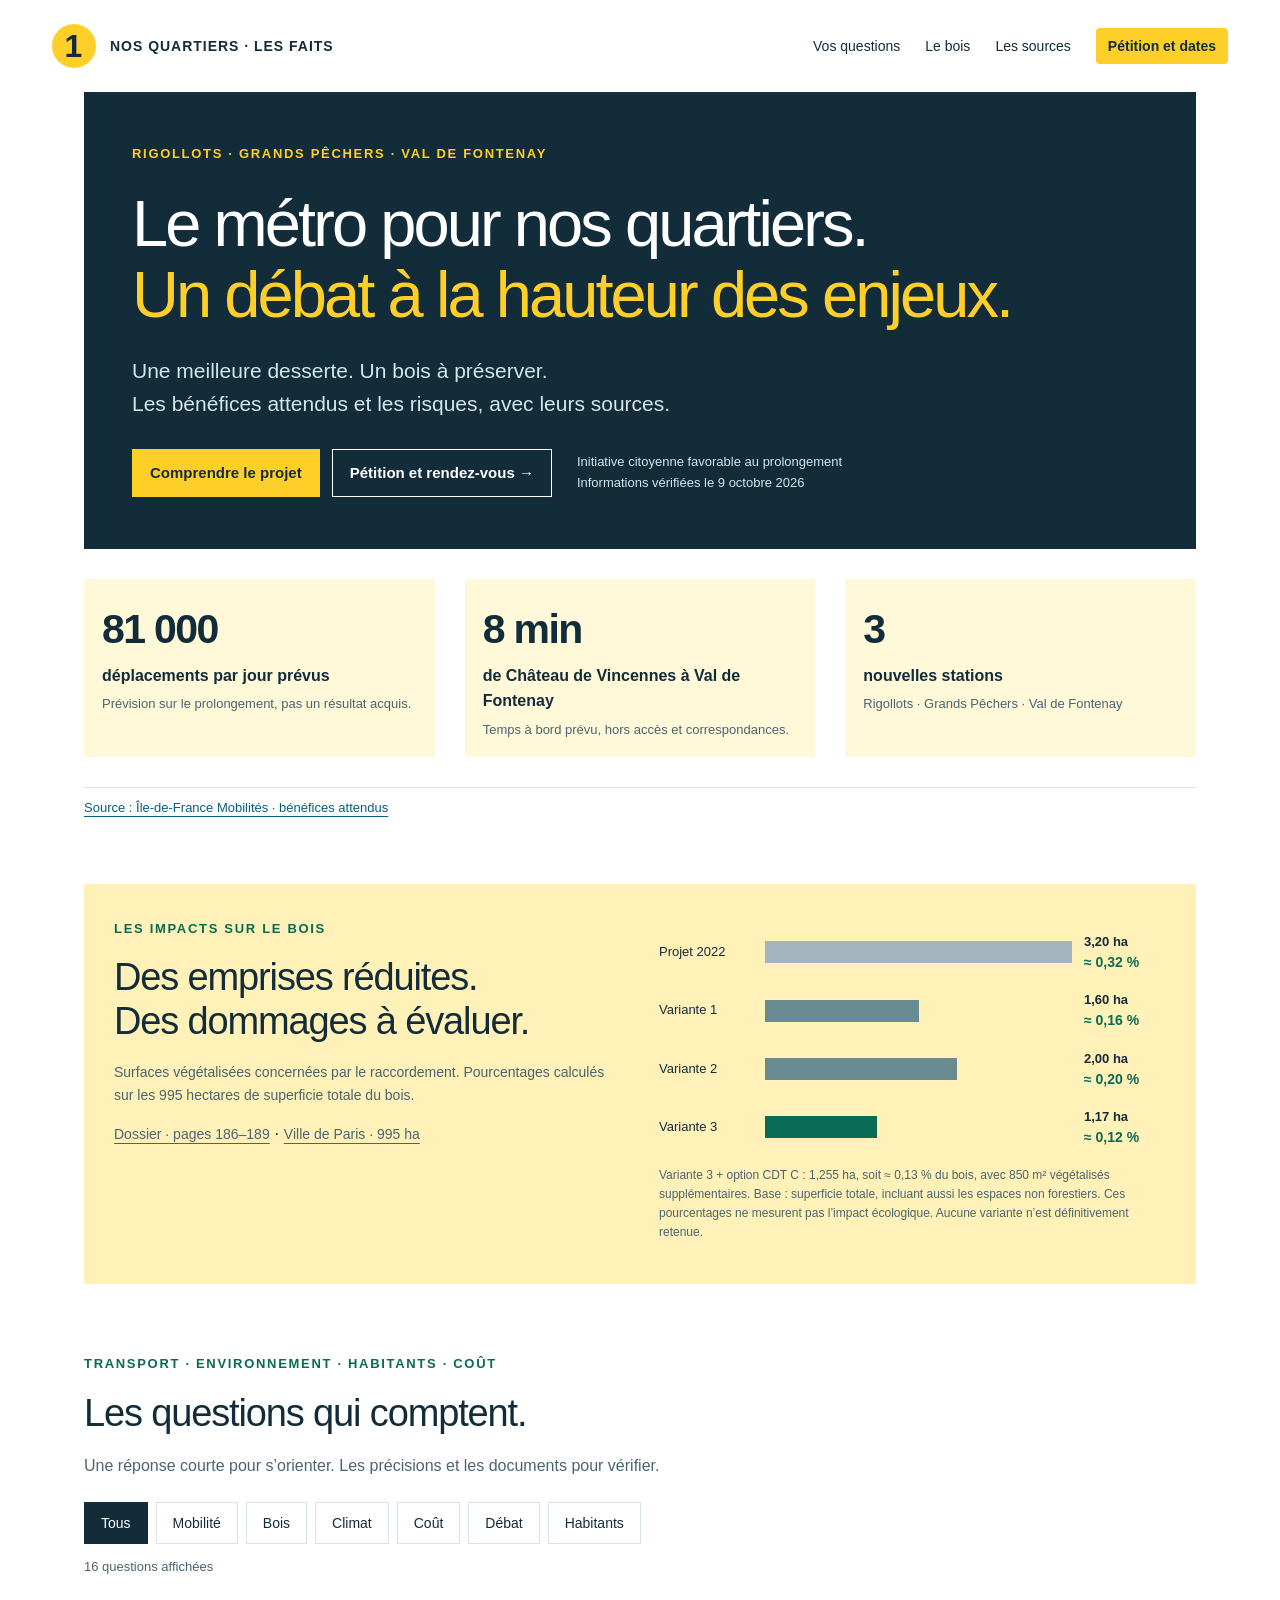
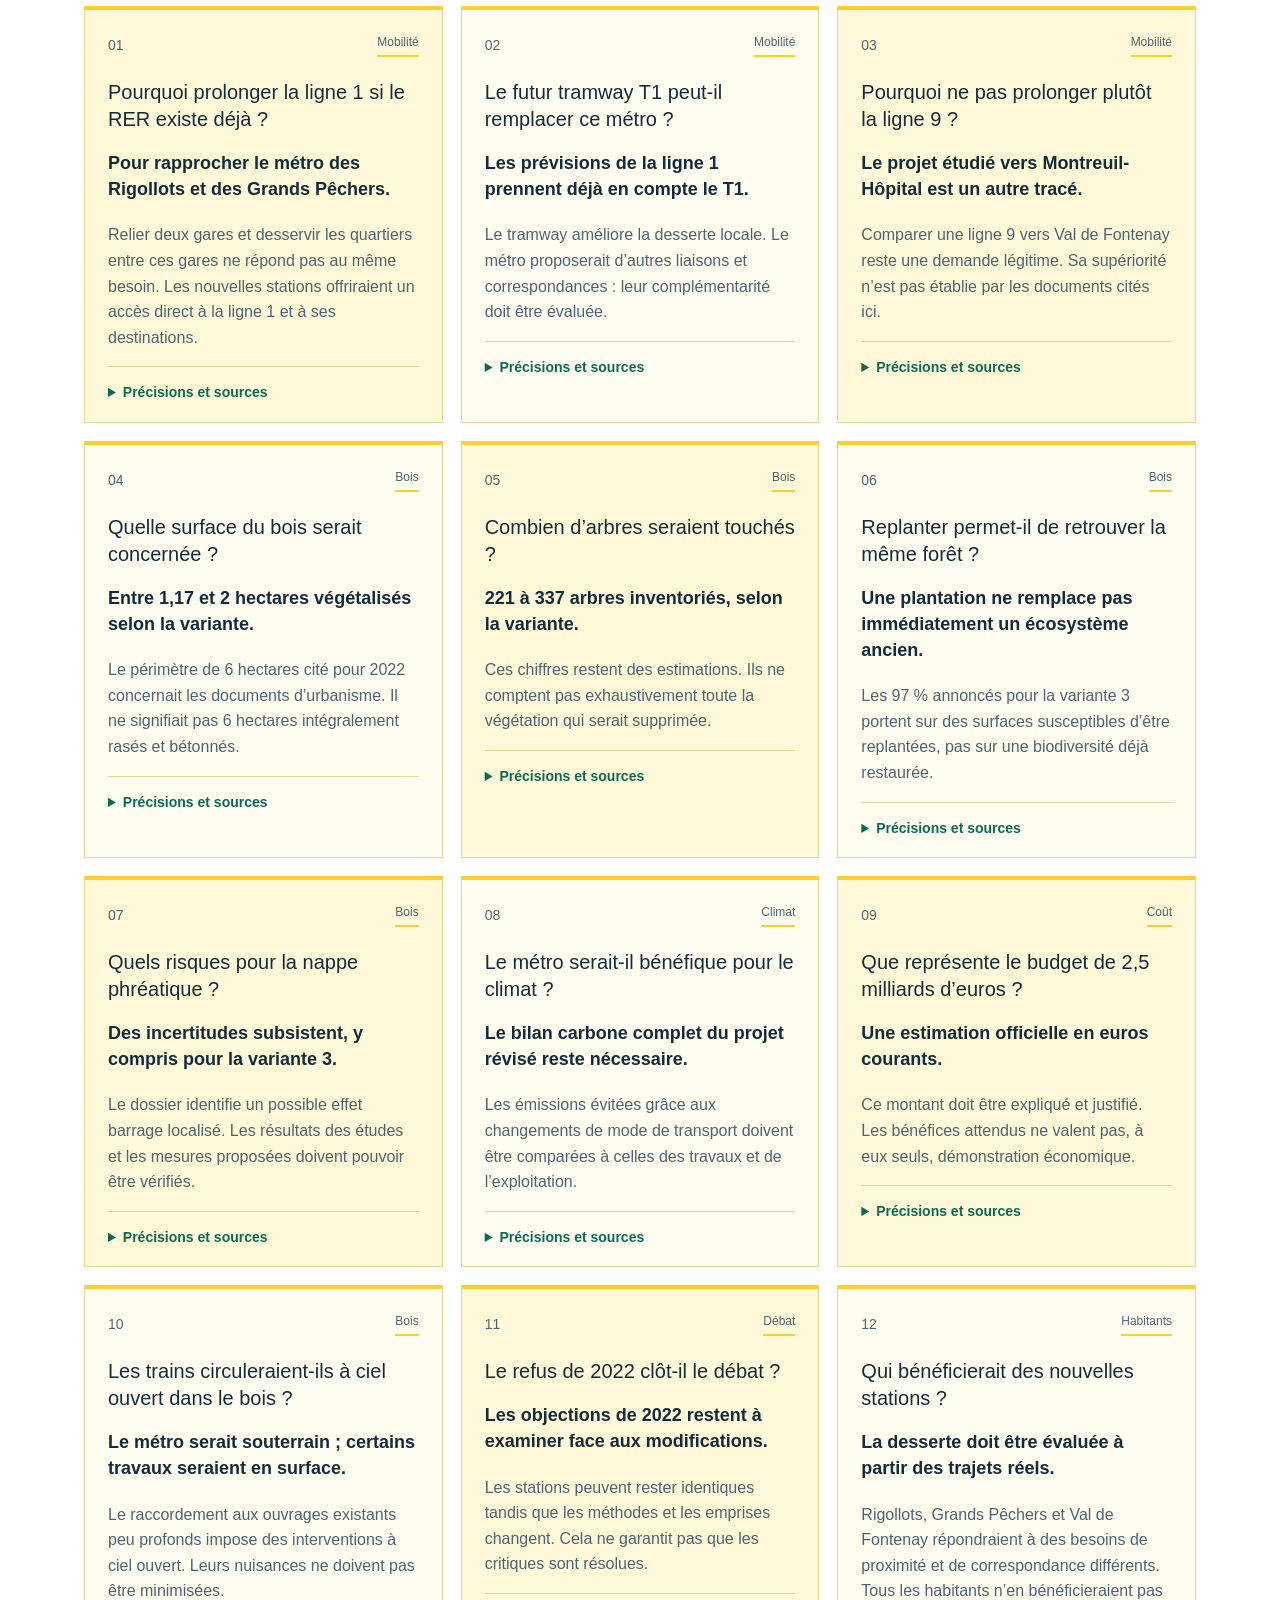
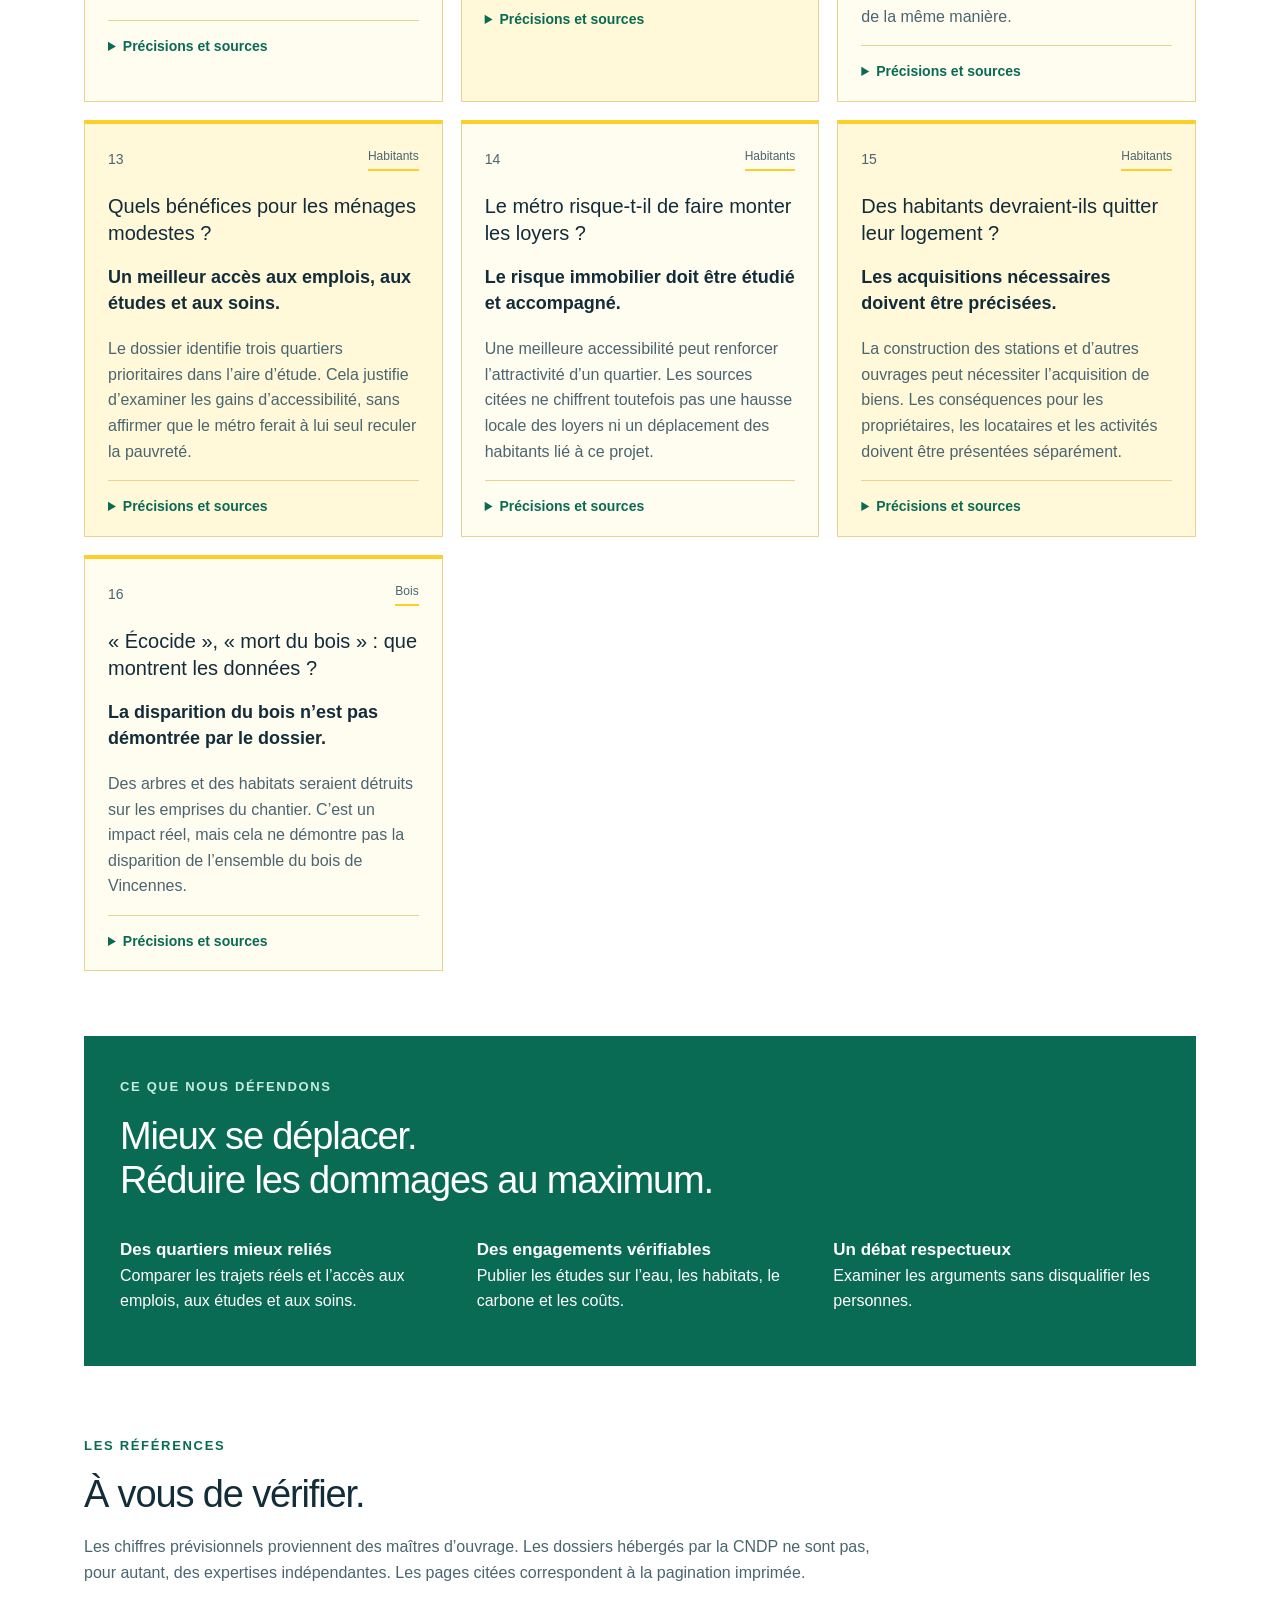
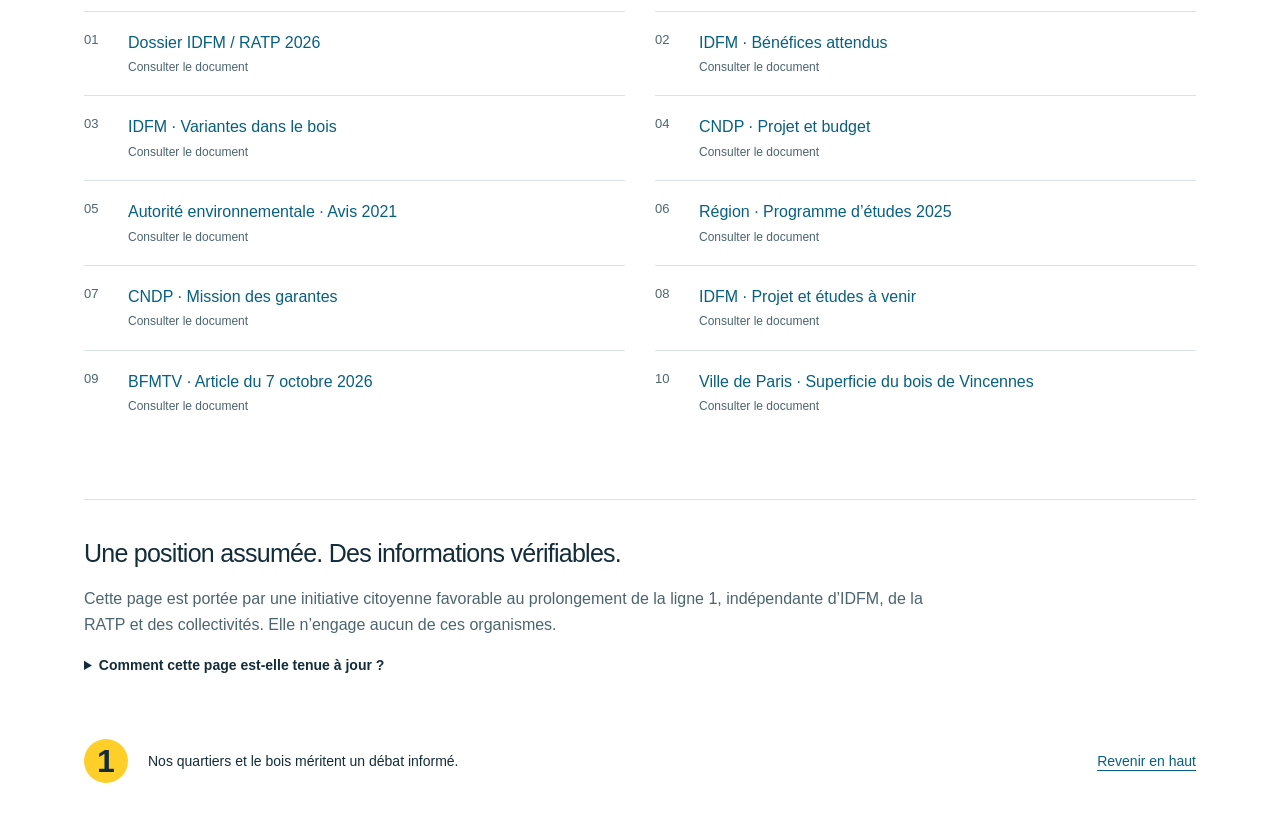
==== commit 539c3cca: "Add petition QR code and verified consultation calendar page" ====
--- a/index.html
+++ b/index.html
@@ -1,3 +1,3 @@
 <!doctype html>
 <html lang="fr"><head><meta charset="utf-8"><meta name="viewport" content="width=device-width,initial-scale=1"><title>Ligne 1 : les faits, les bénéfices et les questions ouvertes</title><meta name="description" content="Prolongement de la ligne 1 à Val de Fontenay : vérification des arguments, comparaison des variantes, impacts sur le bois et sources officielles. Initiative citoyenne favorable au projet."><meta property="og:title" content="Ligne 1 : comprendre, vérifier, débattre"><meta property="og:description" content="Les chiffres, leurs limites et les questions encore ouvertes. Une lecture sourcée du projet vers Rigollots, Grands Pêchers et Val de Fontenay."><meta name="theme-color" content="#142a38"><link rel="icon" type="image/svg+xml" href="data:image/svg+xml,%3Csvg xmlns='http://www.w3.org/2000/svg' viewBox='0 0 32 32'%3E%3Ccircle cx='16' cy='16' r='16' fill='%23ffcf32'/%3E%3Ctext x='16' y='24' text-anchor='middle' font-family='Arial' font-size='25' font-weight='bold' fill='%23142a38'%3E1%3C/text%3E%3C/svg%3E"><link rel="stylesheet" href="style.css"></head>
-<body><a class="skip" href="#main">Aller au contenu</a><header><a class="brand" href="#"><span class="line">1</span><span>NOS QUARTIERS · LES FAITS</span></a><nav aria-label="Navigation"><a href="#questions">Vos questions</a><a href="#bois">Le bois</a><a href="#sources">Les sources</a></nav></header><main id="main"><section class="hero"><div class="eyebrow">RIGOLLOTS · GRANDS PÊCHERS · VAL DE FONTENAY</div><h1>Le métro pour nos quartiers.<br><em>Un débat à la hauteur des enjeux.</em></h1><p>Une meilleure desserte. Un bois à préserver.<br>Les bénéfices attendus et les risques, avec leurs sources.</p><div class="hero-footer"><a class="button" href="#questions">Comprendre le projet</a><span>Initiative citoyenne favorable au prolongement<br>Informations vérifiées le 9 octobre 2026</span></div></section><section class="snapshot" aria-label="Les bénéfices attendus selon IDFM"><article><b>81 000</b><span>déplacements par jour prévus</span><small>Prévision sur le prolongement, pas un résultat acquis.</small></article><article><b>8 min</b><span>de Château de Vincennes à Val de Fontenay</span><small>Temps à bord prévu, hors accès et correspondances.</small></article><article><b>3</b><span>nouvelles stations</span><small>Rigollots · Grands Pêchers · Val de Fontenay</small></article></section><p class="metric-source"><a href="https://www.iledefrance-mobilites.fr/le-reseau/projets/metro1-valdefontenay/benefices-du-projet-m1">Source : Île-de-France Mobilités · bénéfices attendus</a></p><section class="comparison" id="bois"><div><span class="eyebrow">LES IMPACTS SUR LE BOIS</span><h2>Des emprises réduites.<br>Des dommages à évaluer.</h2><p>Surfaces végétalisées concernées par le raccordement. Pourcentages calculés sur les 995 hectares de superficie totale du bois.</p><a href="https://www.debatpublic.fr/sites/default/files/2026-09/K5TOo4u580md6bIL_ProlongementM1-DossierConcertation-Complet.pdf">Dossier · pages 186–189</a> · <a href="https://www.paris.fr/lieux/bois-de-vincennes-6598">Ville de Paris · 995 ha</a></div><div class="chart" role="img" aria-label="Emprises végétalisées : 2022, 3,20 hectares ; variante 1, 1,60 ; variante 2, 2 ; variante 3, 1,17. Parts de la superficie totale de 995 hectares : environ 0,32 pour cent, 0,16 pour cent, 0,20 pour cent et 0,12 pour cent respectivement"><div><span>Projet 2022</span><i style="--w:100%"></i><b>3,20 ha<small>≈ 0,32 %</small></b></div><div><span>Variante 1</span><i style="--w:50%"></i><b>1,60 ha<small>≈ 0,16 %</small></b></div><div><span>Variante 2</span><i style="--w:62.5%"></i><b>2,00 ha<small>≈ 0,20 %</small></b></div><div><span>Variante 3</span><i class="v3" style="--w:36.5625%"></i><b>1,17 ha<small>≈ 0,12 %</small></b></div><p>Variante 3 + option CDT C : 1,255 ha, soit ≈ 0,13 % du bois, avec 850 m² végétalisés supplémentaires. Base : superficie totale, incluant aussi les espaces non forestiers. Ces pourcentages ne mesurent pas l’impact écologique. Aucune variante n’est définitivement retenue.</p></div></section><section id="questions"><span class="eyebrow">TRANSPORT · ENVIRONNEMENT · HABITANTS · COÛT</span><h2>Les questions qui comptent.</h2><p class="intro">Une réponse courte pour s’orienter. Les précisions et les documents pour vérifier.</p><div class="filters" role="group" aria-label="Filtrer les questions par thème"><button data-filter="Tous" aria-pressed="true" class="active">Tous</button><button data-filter="Mobilité" aria-pressed="false" class="">Mobilité</button><button data-filter="Bois" aria-pressed="false" class="">Bois</button><button data-filter="Climat" aria-pressed="false" class="">Climat</button><button data-filter="Coût" aria-pressed="false" class="">Coût</button><button data-filter="Débat" aria-pressed="false" class="">Débat</button><button data-filter="Habitants" aria-pressed="false" class="">Habitants</button></div><p class="result-count" aria-live="polite">16 questions affichées</p><div class="grid" id="question-grid"><article class="fact" id="question-1" data-topic="Mobilité"><div class="fact-top"><span>01</span><span class="topic">Mobilité</span></div><h3>Pourquoi prolonger la ligne 1 si le RER existe déjà ?</h3><p class="takeaway">Pour rapprocher le métro des Rigollots et des Grands Pêchers.</p><p class="short-answer">Relier deux gares et desservir les quartiers entre ces gares ne répond pas au même besoin. Les nouvelles stations offriraient un accès direct à la ligne 1 et à ses destinations.</p><details><summary>Précisions et sources</summary><p>IDFM identifie ces quartiers comme éloignés du réseau structurant. L’intérêt réel dépend des domiciles, des destinations et des correspondances. Les 8 minutes annoncées entre Château de Vincennes et Val de Fontenay sont un temps à bord, pas un gain identique pour chaque habitant.</p><a class="ref" href="https://www.iledefrance-mobilites.fr/le-reseau/projets/metro1-valdefontenay/benefices-du-projet-m1" target="_blank" rel="noopener">IDFM · Bénéfices attendus<small>Bénéfices attendus</small></a><a class="permalink" href="#question-1">Lien vers cette réponse</a></details></article><article class="fact" id="question-2" data-topic="Mobilité"><div class="fact-top"><span>02</span><span class="topic">Mobilité</span></div><h3>Le futur tramway T1 peut-il remplacer ce métro ?</h3><p class="takeaway">Les prévisions de la ligne 1 prennent déjà en compte le T1.</p><p class="short-answer">Le tramway améliore la desserte locale. Le métro proposerait d’autres liaisons et correspondances : leur complémentarité doit être évaluée.</p><details><summary>Précisions et sources</summary><p>Le modèle du dossier intègre le futur T1, la ligne 15 et le Bus Bords de Marne. Il prévoit néanmoins une fréquentation du prolongement. Ce résultat ne suffit pas à prouver son équilibre économique. Le dossier situe le futur T1 à environ 600 m de la station Grands Pêchers envisagée : cela ne décrit pas la distance de tous les logements au tram.</p><a class="ref" href="https://www.debatpublic.fr/sites/default/files/2026-09/K5TOo4u580md6bIL_ProlongementM1-DossierConcertation-Complet.pdf" target="_blank" rel="noopener">Dossier IDFM / RATP 2026<small>p. 128–129 et 142–143</small></a><a class="permalink" href="#question-2">Lien vers cette réponse</a></details></article><article class="fact" id="question-3" data-topic="Mobilité"><div class="fact-top"><span>03</span><span class="topic">Mobilité</span></div><h3>Pourquoi ne pas prolonger plutôt la ligne 9 ?</h3><p class="takeaway">Le projet étudié vers Montreuil-Hôpital est un autre tracé.</p><p class="short-answer">Comparer une ligne 9 vers Val de Fontenay reste une demande légitime. Sa supériorité n’est pas établie par les documents cités ici.</p><details><summary>Précisions et sources</summary><p>Le programme régional de 2025 prévoit des études M9 vers Montreuil-Hôpital : diagnostic, variantes, coûts et première appréciation environnementale. Cela ne constitue pas une comparaison avec un tracé M9 via Grands Pêchers et Val de Fontenay. Il faut demander si cette variante a été étudiée et obtenir ses résultats, sans la déclarer impossible ni meilleure par principe.</p><a class="ref" href="https://www.iledefrance.fr/actes/deliberations/CP2025-123RAP.pdf" target="_blank" rel="noopener">Région · Programme d’études 2025<small>p. 125–127</small></a><a class="permalink" href="#question-3">Lien vers cette réponse</a></details></article><article class="fact" id="question-4" data-topic="Bois"><div class="fact-top"><span>04</span><span class="topic">Bois</span></div><h3>Quelle surface du bois serait concernée ?</h3><p class="takeaway">Entre 1,17 et 2 hectares végétalisés selon la variante.</p><p class="short-answer">Le périmètre de 6 hectares cité pour 2022 concernait les documents d’urbanisme. Il ne signifiait pas 6 hectares intégralement rasés et bétonnés.</p><details><summary>Précisions et sources</summary><p>Il faut distinguer chantier total et espaces végétalisés : la variante 3 représente 2,12 ha de chantier, dont 1,17 ha végétalisé. L’option C du centre de dépannage ajouterait environ 850 m² végétalisés et 3 arbres dans le bois. La surface ne mesure pas, à elle seule, la valeur des habitats ni les effets indirects.</p><a class="ref" href="https://www.debatpublic.fr/sites/default/files/2026-09/K5TOo4u580md6bIL_ProlongementM1-DossierConcertation-Complet.pdf" target="_blank" rel="noopener">Dossier IDFM / RATP 2026<small>p. 186–189</small></a><a class="permalink" href="#question-4">Lien vers cette réponse</a></details></article><article class="fact" id="question-5" data-topic="Bois"><div class="fact-top"><span>05</span><span class="topic">Bois</span></div><h3>Combien d’arbres seraient touchés ?</h3><p class="takeaway">221 à 337 arbres inventoriés, selon la variante.</p><p class="short-answer">Ces chiffres restent des estimations. Ils ne comptent pas exhaustivement toute la végétation qui serait supprimée.</p><details><summary>Précisions et sources</summary><p>221 correspond à la variante 3 ; 274 à la variante 1 ; 337 à la variante 2. L’inventaire recense notamment tous les troncs de plus de 17,5 cm de diamètre et certains petits sujets présentant un intérêt particulier. Le chêne remarquable est éloigné de l’emprise de la variante 3, mais proche de celles des variantes 1 et 2. Aucun âge exact n’est affirmé ici.</p><a class="ref" href="https://www.debatpublic.fr/sites/default/files/2026-09/K5TOo4u580md6bIL_ProlongementM1-DossierConcertation-Complet.pdf" target="_blank" rel="noopener">Dossier IDFM / RATP 2026<small>p. 152–153, 174–175, 186–189 et annexe</small></a><a class="permalink" href="#question-5">Lien vers cette réponse</a></details></article><article class="fact" id="question-6" data-topic="Bois"><div class="fact-top"><span>06</span><span class="topic">Bois</span></div><h3>Replanter permet-il de retrouver la même forêt ?</h3><p class="takeaway">Une plantation ne remplace pas immédiatement un écosystème ancien.</p><p class="short-answer">Les 97 % annoncés pour la variante 3 portent sur des surfaces susceptibles d’être replantées, pas sur une biodiversité déjà restaurée.</p><details><summary>Précisions et sources</summary><p>Le dossier décrit des habitats à enjeux, une flore patrimoniale et une mare en bordure de la variante 3. Les essences, la taille des plants, les résultats écologiques attendus et les engagements de suivi doivent être précisés. Affirmer que seuls des arbustes seraient plantés n’est pas établi ici. Le retour à une vocation boisée ne rétablit pas automatiquement la protection d’espace boisé classé.</p><a class="ref" href="https://www.debatpublic.fr/sites/default/files/2026-09/K5TOo4u580md6bIL_ProlongementM1-DossierConcertation-Complet.pdf" target="_blank" rel="noopener">Dossier IDFM / RATP 2026<small>p. 174–175 et 186–189</small></a><a class="permalink" href="#question-6">Lien vers cette réponse</a></details></article><article class="fact" id="question-7" data-topic="Bois"><div class="fact-top"><span>07</span><span class="topic">Bois</span></div><h3>Quels risques pour la nappe phréatique ?</h3><p class="takeaway">Des incertitudes subsistent, y compris pour la variante 3.</p><p class="short-answer">Le dossier identifie un possible effet barrage localisé. Les résultats des études et les mesures proposées doivent pouvoir être vérifiés.</p><details><summary>Précisions et sources</summary><p>Le niveau de nappe est indiqué comme incertain et des reconnaissances sont annoncées. La variante 3 évite certaines difficultés techniques des autres variantes, sans supprimer tout risque hydrogéologique. Identifier un risque ne démontre ni qu’il se produira ni qu’il est maîtrisé.</p><a class="ref" href="https://www.debatpublic.fr/sites/default/files/2026-09/K5TOo4u580md6bIL_ProlongementM1-DossierConcertation-Complet.pdf" target="_blank" rel="noopener">Dossier IDFM / RATP 2026<small>p. 174–175 et 188–189</small></a><a class="permalink" href="#question-7">Lien vers cette réponse</a></details></article><article class="fact" id="question-8" data-topic="Climat"><div class="fact-top"><span>08</span><span class="topic">Climat</span></div><h3>Le métro serait-il bénéfique pour le climat ?</h3><p class="takeaway">Le bilan carbone complet du projet révisé reste nécessaire.</p><p class="short-answer">Les émissions évitées grâce aux changements de mode de transport doivent être comparées à celles des travaux et de l’exploitation.</p><details><summary>Précisions et sources</summary><p>L’Autorité environnementale avait critiqué les calculs du dossier précédent, notamment l’absence d’évaluation des émissions de construction. Son avis de 2021 ne permet pas d’affirmer un bilan positif pour les nouvelles variantes, ni un délai précis de retour carbone. Le résultat dépend notamment du report depuis la voiture, des distances parcourues, de l’évolution du parc automobile et de la durée d’évaluation.</p><a class="ref" href="https://www.igedd.developpement-durable.gouv.fr/IMG/pdf/210519_prolongement_l1_metro_93_94_delibere_cle0d175d.pdf" target="_blank" rel="noopener">Autorité environnementale · Avis 2021<small>p. 22–23</small></a><a class="permalink" href="#question-8">Lien vers cette réponse</a></details></article><article class="fact" id="question-9" data-topic="Coût"><div class="fact-top"><span>09</span><span class="topic">Coût</span></div><h3>Que représente le budget de 2,5 milliards d’euros ?</h3><p class="takeaway">Une estimation officielle en euros courants.</p><p class="short-answer">Ce montant doit être expliqué et justifié. Les bénéfices attendus ne valent pas, à eux seuls, démonstration économique.</p><details><summary>Précisions et sources</summary><p>La CNDP publie 2,5 Md€ courants, à partir d’une estimation de 1,49 Md€ HT aux prix de décembre 2017 actualisée selon des hypothèses et le calendrier. Les 1,7 Md€ constants cités par IDFM dans BFMTV utilisent une autre base. Il faut comparer dates, périmètres et inflation. Un nouveau bilan socio-économique est annoncé ; l’utilité publique n’est pas acquise.</p><a class="ref" href="https://www.debatpublic.fr/prolongement-de-la-ligne-1-du-metro-entre-chateau-de-vincennes-et-val-de-fontenay-8551" target="_blank" rel="noopener">CNDP · Projet et budget<small>Coût au stade de la saisine</small></a><a class="ref" href="https://www.iledefrance-mobilites.fr/le-reseau/projets/metro1-valdefontenay/le-projet-m1" target="_blank" rel="noopener">IDFM · nouveau bilan annoncé</a><a class="permalink" href="#question-9">Lien vers cette réponse</a></details></article><article class="fact" id="question-10" data-topic="Bois"><div class="fact-top"><span>10</span><span class="topic">Bois</span></div><h3>Les trains circuleraient-ils à ciel ouvert dans le bois ?</h3><p class="takeaway">Le métro serait souterrain ; certains travaux seraient en surface.</p><p class="short-answer">Le raccordement aux ouvrages existants peu profonds impose des interventions à ciel ouvert. Leurs nuisances ne doivent pas être minimisées.</p><details><summary>Précisions et sources</summary><p>Il faut distinguer le fonctionnement futur de la ligne et les méthodes du chantier. De même, le calendrier global annoncé, de 2033 à 2040 sous conditions, ne démontre pas dix ans de travaux localisés dans le bois. La durée et le phasage du raccordement doivent être précisés.</p><a class="ref" href="https://www.iledefrance-mobilites.fr/le-reseau/projets/metro1-valdefontenay/bois-de-vincennes-m1" target="_blank" rel="noopener">IDFM · Variantes dans le bois<small>Méthodes de raccordement ; calendrier : dossier p. 98–99</small></a><a class="ref" href="https://www.debatpublic.fr/sites/default/files/2026-09/K5TOo4u580md6bIL_ProlongementM1-DossierConcertation-Complet.pdf" target="_blank" rel="noopener">Dossier 2026 · calendrier, p. 98–99</a><a class="permalink" href="#question-10">Lien vers cette réponse</a></details></article><article class="fact" id="question-11" data-topic="Débat"><div class="fact-top"><span>11</span><span class="topic">Débat</span></div><h3>Le refus de 2022 clôt-il le débat ?</h3><p class="takeaway">Les objections de 2022 restent à examiner face aux modifications.</p><p class="short-answer">Les stations peuvent rester identiques tandis que les méthodes et les emprises changent. Cela ne garantit pas que les critiques sont résolues.</p><details><summary>Précisions et sources</summary><p>L’avis défavorable de la commission d’enquête de 2022 est réel ; une commission d’enquête n’est pas un tribunal. La concertation actuelle porte sur l’opportunité et les alternatives, dont l’absence de projet. Les garantes ont une mission de neutralité et d’indépendance. Les protections du bois nécessitent des procédures spécifiques, pas des autorisations déjà obtenues.</p><a class="ref" href="https://www.debatpublic.fr/sites/default/files/2026-02/LM_LIGNE_1_VINCENNES_FONTENAY%20Sign%C3%A9%20MP.pdf" target="_blank" rel="noopener">CNDP · Mission des garantes<small>p. 1–3 ; dossier p. 16–21 et 188–189</small></a><a class="ref" href="https://www.debatpublic.fr/sites/default/files/2026-09/K5TOo4u580md6bIL_ProlongementM1-DossierConcertation-Complet.pdf" target="_blank" rel="noopener">Dossier 2026 · p. 16–21 et 188–189</a><a class="permalink" href="#question-11">Lien vers cette réponse</a></details></article><article class="fact" id="question-12" data-topic="Habitants"><div class="fact-top"><span>12</span><span class="topic">Habitants</span></div><h3>Qui bénéficierait des nouvelles stations ?</h3><p class="takeaway">La desserte doit être évaluée à partir des trajets réels.</p><p class="short-answer">Rigollots, Grands Pêchers et Val de Fontenay répondraient à des besoins de proximité et de correspondance différents. Tous les habitants n’en bénéficieraient pas de la même manière.</p><details><summary>Précisions et sources</summary><p>Comparer les options demande de regarder les populations accessibles à pied, en bus ou à vélo, les destinations utiles et les temps porte à porte. Le relief, les difficultés de marche et la qualité des correspondances comptent autant que la distance sur une carte. Une fréquentation prévue ne représente pas autant d’habitants distincts.</p><a class="ref" href="https://www.debatpublic.fr/sites/default/files/2026-09/K5TOo4u580md6bIL_ProlongementM1-DossierConcertation-Complet.pdf" target="_blank" rel="noopener">Dossier IDFM / RATP 2026<small>Diagnostic territorial, p. 34–35 ; fréquentation, p. 142–147</small></a><a class="permalink" href="#question-12">Lien vers cette réponse</a></details></article><article class="fact" id="question-13" data-topic="Habitants"><div class="fact-top"><span>13</span><span class="topic">Habitants</span></div><h3>Quels bénéfices pour les ménages modestes ?</h3><p class="takeaway">Un meilleur accès aux emplois, aux études et aux soins.</p><p class="short-answer">Le dossier identifie trois quartiers prioritaires dans l’aire d’étude. Cela justifie d’examiner les gains d’accessibilité, sans affirmer que le métro ferait à lui seul reculer la pauvreté.</p><details><summary>Précisions et sources</summary><p>Le classement en quartier prioritaire décrit un enjeu social ; il ne signifie pas que tous ses habitants seraient directement desservis. Il faut comparer les gains de temps et de fiabilité selon les revenus, la possession d’une voiture et les horaires de travail. Les bénéfices attendus doivent pouvoir profiter aux habitants actuels.</p><a class="ref" href="https://www.debatpublic.fr/sites/default/files/2026-09/K5TOo4u580md6bIL_ProlongementM1-DossierConcertation-Complet.pdf" target="_blank" rel="noopener">Dossier IDFM / RATP 2026<small>Diagnostic territorial, p. 34–35</small></a><a class="permalink" href="#question-13">Lien vers cette réponse</a></details></article><article class="fact" id="question-14" data-topic="Habitants"><div class="fact-top"><span>14</span><span class="topic">Habitants</span></div><h3>Le métro risque-t-il de faire monter les loyers ?</h3><p class="takeaway">Le risque immobilier doit être étudié et accompagné.</p><p class="short-answer">Une meilleure accessibilité peut renforcer l’attractivité d’un quartier. Les sources citées ne chiffrent toutefois pas une hausse locale des loyers ni un déplacement des habitants lié à ce projet.</p><details><summary>Précisions et sources</summary><p>Prix de vente, loyers et fiscalité ne sont pas le même sujet. Il faut évaluer les risques de spéculation et de départ contraint des ménages modestes, puis préciser les protections envisagées avec les collectivités et les bailleurs : maintien du logement abordable, suivi des loyers et accompagnement des habitants. Ce sont des mesures à discuter, pas des engagements déjà acquis.</p><a class="ref" href="https://www.debatpublic.fr/sites/default/files/2026-09/K5TOo4u580md6bIL_ProlongementM1-DossierConcertation-Complet.pdf" target="_blank" rel="noopener">Dossier IDFM / RATP 2026<small>Diagnostic territorial ; effets sur le logement à approfondir</small></a><a class="permalink" href="#question-14">Lien vers cette réponse</a></details></article><article class="fact" id="question-15" data-topic="Habitants"><div class="fact-top"><span>15</span><span class="topic">Habitants</span></div><h3>Des habitants devraient-ils quitter leur logement ?</h3><p class="takeaway">Les acquisitions nécessaires doivent être précisées.</p><p class="short-answer">La construction des stations et d’autres ouvrages peut nécessiter l’acquisition de biens. Les conséquences pour les propriétaires, les locataires et les activités doivent être présentées séparément.</p><details><summary>Précisions et sources</summary><p>La présentation du projet prévoit des emprises sur du bâti existant pour certaines stations. Une emprise d’étude ne constitue pas une décision individuelle d’expropriation. Les variantes retenues conditionneraient les besoins définitifs. Les personnes concernées doivent obtenir des réponses sur les biens touchés, le calendrier, l’indemnisation, le relogement éventuel et la continuité des activités. Aucun nombre de logements à supprimer n’est affirmé ici.</p><a class="ref" href="https://www.debatpublic.fr/sites/default/files/2026-09/K5TOo4u580md6bIL_ProlongementM1-DossierConcertation-Complet.pdf" target="_blank" rel="noopener">Dossier IDFM / RATP 2026<small>Stations et emprises ; calendrier, p. 98–99</small></a><a class="permalink" href="#question-15">Lien vers cette réponse</a></details></article><article class="fact" id="question-16" data-topic="Bois"><div class="fact-top"><span>16</span><span class="topic">Bois</span></div><h3>« Écocide », « mort du bois » : que montrent les données ?</h3><p class="takeaway">La disparition du bois n’est pas démontrée par le dossier.</p><p class="short-answer">Des arbres et des habitats seraient détruits sur les emprises du chantier. C’est un impact réel, mais cela ne démontre pas la disparition de l’ensemble du bois de Vincennes.</p><details><summary>Précisions et sources</summary><p>Pour le raccordement, les emprises végétalisées de 1,17 à 2 hectares représentent environ 0,12 % à 0,20 % des 995 hectares de superficie totale du bois indiqués par la Ville de Paris. Pour la variante 3 avec l’option C du centre de dépannage, 1,255 hectare correspond à environ 0,13 %. Le calcul est : emprise en hectares ÷ 995 × 100. Le dénominateur comprend aussi les espaces non forestiers : ce n’est pas un pourcentage des seuls massifs forestiers, ni de la biodiversité perdue. Ces surfaces ne résument pas les enjeux : la qualité des habitats, les espèces, les sols, l’eau et les effets indirects doivent aussi être examinés. Le terme « écocide » ne remplace pas cette évaluation et sa qualification ne peut être tenue pour établie par la seule annonce d’abattages. À l’inverse, une petite emprise ne prouve pas l’absence de dommages graves à l’échelle locale. Les replantations envisagées ne garantissent pas une restauration immédiate des milieux.</p><a class="ref" href="https://www.debatpublic.fr/sites/default/files/2026-09/K5TOo4u580md6bIL_ProlongementM1-DossierConcertation-Complet.pdf" target="_blank" rel="noopener">Dossier IDFM / RATP 2026<small>p. 174–175 et 186–189</small></a><a class="ref" href="https://www.paris.fr/lieux/bois-de-vincennes-6598" target="_blank" rel="noopener">Ville de Paris · superficie totale : 995 ha ; massifs forestiers : 543 ha</a><a class="ref" href="https://www.bfmtv.com/environnement/la-mort-de-la-foret-les-opposants-au-projet-d-extension-de-la-ligne-1-du-metro-se-mobilisent-a-vincennes_AN-202610070667.html" target="_blank" rel="noopener">BFMTV · contexte de l’expression « mort de la forêt », 7 octobre 2026</a><a class="permalink" href="#question-16">Lien vers cette réponse</a></details></article></div></section><section class="bottom-line"><span class="eyebrow">CE QUE NOUS DÉFENDONS</span><h2>Mieux se déplacer.<br>Réduire les dommages au maximum.</h2><div><p><strong>Des quartiers mieux reliés</strong><br>Comparer les trajets réels et l’accès aux emplois, aux études et aux soins.</p><p><strong>Des engagements vérifiables</strong><br>Publier les études sur l’eau, les habitats, le carbone et les coûts.</p><p><strong>Un débat respectueux</strong><br>Examiner les arguments sans disqualifier les personnes.</p></div></section><section id="sources"><span class="eyebrow">LES RÉFÉRENCES</span><h2>À vous de vérifier.</h2><p class="intro">Les chiffres prévisionnels proviennent des maîtres d’ouvrage. Les dossiers hébergés par la CNDP ne sont pas, pour autant, des expertises indépendantes. Les pages citées correspondent à la pagination imprimée.</p><div class="source-grid"><a href="https://www.debatpublic.fr/sites/default/files/2026-09/K5TOo4u580md6bIL_ProlongementM1-DossierConcertation-Complet.pdf" target="_blank" rel="noopener"><span>01</span><strong>Dossier IDFM / RATP 2026</strong><small>Consulter le document</small></a><a href="https://www.iledefrance-mobilites.fr/le-reseau/projets/metro1-valdefontenay/benefices-du-projet-m1" target="_blank" rel="noopener"><span>02</span><strong>IDFM · Bénéfices attendus</strong><small>Consulter le document</small></a><a href="https://www.iledefrance-mobilites.fr/le-reseau/projets/metro1-valdefontenay/bois-de-vincennes-m1" target="_blank" rel="noopener"><span>03</span><strong>IDFM · Variantes dans le bois</strong><small>Consulter le document</small></a><a href="https://www.debatpublic.fr/prolongement-de-la-ligne-1-du-metro-entre-chateau-de-vincennes-et-val-de-fontenay-8551" target="_blank" rel="noopener"><span>04</span><strong>CNDP · Projet et budget</strong><small>Consulter le document</small></a><a href="https://www.igedd.developpement-durable.gouv.fr/IMG/pdf/210519_prolongement_l1_metro_93_94_delibere_cle0d175d.pdf" target="_blank" rel="noopener"><span>05</span><strong>Autorité environnementale · Avis 2021</strong><small>Consulter le document</small></a><a href="https://www.iledefrance.fr/actes/deliberations/CP2025-123RAP.pdf" target="_blank" rel="noopener"><span>06</span><strong>Région · Programme d’études 2025</strong><small>Consulter le document</small></a><a href="https://www.debatpublic.fr/sites/default/files/2026-02/LM_LIGNE_1_VINCENNES_FONTENAY%20Sign%C3%A9%20MP.pdf" target="_blank" rel="noopener"><span>07</span><strong>CNDP · Mission des garantes</strong><small>Consulter le document</small></a><a href="https://www.iledefrance-mobilites.fr/le-reseau/projets/metro1-valdefontenay/le-projet-m1" target="_blank" rel="noopener"><span>08</span><strong>IDFM · Projet et études à venir</strong><small>Consulter le document</small></a><a href="https://www.bfmtv.com/environnement/la-mort-de-la-foret-les-opposants-au-projet-d-extension-de-la-ligne-1-du-metro-se-mobilisent-a-vincennes_AN-202610070667.html" target="_blank" rel="noopener"><span>09</span><strong>BFMTV · Article du 7 octobre 2026</strong><small>Consulter le document</small></a><a href="https://www.paris.fr/lieux/bois-de-vincennes-6598" target="_blank" rel="noopener"><span>10</span><strong>Ville de Paris · Superficie du bois de Vincennes</strong><small>Consulter le document</small></a></div></section><section class="method"><h2>Une position assumée. Des informations vérifiables.</h2><p>Cette page est portée par une initiative citoyenne favorable au prolongement de la ligne 1, indépendante d’IDFM, de la RATP et des collectivités. Elle n’engage aucun de ces organismes.</p><details><summary>Comment cette page est-elle tenue à jour ?</summary><p>Dernière révision : 9 octobre 2026. Les faits, les prévisions et les questions non résolues sont distingués. Une conclusion non établie par les sources consultées n’est pas déclarée impossible. La page n’est pas actualisée automatiquement.</p><p>Une correction doit préciser la réponse concernée, le document, sa date et sa page. Les prochaines corrections seront datées ici.</p></details></section></main><footer><span class="line">1</span><p>Nos quartiers et le bois méritent un débat informé.</p><a href="#">Revenir en haut</a></footer><script src="app.js"></script></body></html>+<body><a class="skip" href="#main">Aller au contenu</a><header><a class="brand" href="#"><span class="line">1</span><span>NOS QUARTIERS · LES FAITS</span></a><nav aria-label="Navigation"><a href="#questions">Vos questions</a><a href="#bois">Le bois</a><a href="#sources">Les sources</a><a class="nav-action" href="participer.html">Pétition et dates</a></nav></header><main id="main"><section class="hero"><div class="eyebrow">RIGOLLOTS · GRANDS PÊCHERS · VAL DE FONTENAY</div><h1>Le métro pour nos quartiers.<br><em>Un débat à la hauteur des enjeux.</em></h1><p>Une meilleure desserte. Un bois à préserver.<br>Les bénéfices attendus et les risques, avec leurs sources.</p><div class="hero-footer"><div class="hero-actions"><a class="button" href="#questions">Comprendre le projet</a><a class="button button-outline" href="participer.html">Pétition et rendez-vous →</a></div><span>Initiative citoyenne favorable au prolongement<br>Informations vérifiées le 9 octobre 2026</span></div></section><section class="snapshot" aria-label="Les bénéfices attendus selon IDFM"><article><b>81 000</b><span>déplacements par jour prévus</span><small>Prévision sur le prolongement, pas un résultat acquis.</small></article><article><b>8 min</b><span>de Château de Vincennes à Val de Fontenay</span><small>Temps à bord prévu, hors accès et correspondances.</small></article><article><b>3</b><span>nouvelles stations</span><small>Rigollots · Grands Pêchers · Val de Fontenay</small></article></section><p class="metric-source"><a href="https://www.iledefrance-mobilites.fr/le-reseau/projets/metro1-valdefontenay/benefices-du-projet-m1">Source : Île-de-France Mobilités · bénéfices attendus</a></p><section class="comparison" id="bois"><div><span class="eyebrow">LES IMPACTS SUR LE BOIS</span><h2>Des emprises réduites.<br>Des dommages à évaluer.</h2><p>Surfaces végétalisées concernées par le raccordement. Pourcentages calculés sur les 995 hectares de superficie totale du bois.</p><a href="https://www.debatpublic.fr/sites/default/files/2026-09/K5TOo4u580md6bIL_ProlongementM1-DossierConcertation-Complet.pdf">Dossier · pages 186–189</a> · <a href="https://www.paris.fr/lieux/bois-de-vincennes-6598">Ville de Paris · 995 ha</a></div><div class="chart" role="img" aria-label="Emprises végétalisées : 2022, 3,20 hectares ; variante 1, 1,60 ; variante 2, 2 ; variante 3, 1,17. Parts de la superficie totale de 995 hectares : environ 0,32 pour cent, 0,16 pour cent, 0,20 pour cent et 0,12 pour cent respectivement"><div><span>Projet 2022</span><i style="--w:100%"></i><b>3,20 ha<small>≈ 0,32 %</small></b></div><div><span>Variante 1</span><i style="--w:50%"></i><b>1,60 ha<small>≈ 0,16 %</small></b></div><div><span>Variante 2</span><i style="--w:62.5%"></i><b>2,00 ha<small>≈ 0,20 %</small></b></div><div><span>Variante 3</span><i class="v3" style="--w:36.5625%"></i><b>1,17 ha<small>≈ 0,12 %</small></b></div><p>Variante 3 + option CDT C : 1,255 ha, soit ≈ 0,13 % du bois, avec 850 m² végétalisés supplémentaires. Base : superficie totale, incluant aussi les espaces non forestiers. Ces pourcentages ne mesurent pas l’impact écologique. Aucune variante n’est définitivement retenue.</p></div></section><section id="questions"><span class="eyebrow">TRANSPORT · ENVIRONNEMENT · HABITANTS · COÛT</span><h2>Les questions qui comptent.</h2><p class="intro">Une réponse courte pour s’orienter. Les précisions et les documents pour vérifier.</p><div class="filters" role="group" aria-label="Filtrer les questions par thème"><button data-filter="Tous" aria-pressed="true" class="active">Tous</button><button data-filter="Mobilité" aria-pressed="false" class="">Mobilité</button><button data-filter="Bois" aria-pressed="false" class="">Bois</button><button data-filter="Climat" aria-pressed="false" class="">Climat</button><button data-filter="Coût" aria-pressed="false" class="">Coût</button><button data-filter="Débat" aria-pressed="false" class="">Débat</button><button data-filter="Habitants" aria-pressed="false" class="">Habitants</button></div><p class="result-count" aria-live="polite">16 questions affichées</p><div class="grid" id="question-grid"><article class="fact" id="question-1" data-topic="Mobilité"><div class="fact-top"><span>01</span><span class="topic">Mobilité</span></div><h3>Pourquoi prolonger la ligne 1 si le RER existe déjà ?</h3><p class="takeaway">Pour rapprocher le métro des Rigollots et des Grands Pêchers.</p><p class="short-answer">Relier deux gares et desservir les quartiers entre ces gares ne répond pas au même besoin. Les nouvelles stations offriraient un accès direct à la ligne 1 et à ses destinations.</p><details><summary>Précisions et sources</summary><p>IDFM identifie ces quartiers comme éloignés du réseau structurant. L’intérêt réel dépend des domiciles, des destinations et des correspondances. Les 8 minutes annoncées entre Château de Vincennes et Val de Fontenay sont un temps à bord, pas un gain identique pour chaque habitant.</p><a class="ref" href="https://www.iledefrance-mobilites.fr/le-reseau/projets/metro1-valdefontenay/benefices-du-projet-m1" target="_blank" rel="noopener">IDFM · Bénéfices attendus<small>Bénéfices attendus</small></a><a class="permalink" href="#question-1">Lien vers cette réponse</a></details></article><article class="fact" id="question-2" data-topic="Mobilité"><div class="fact-top"><span>02</span><span class="topic">Mobilité</span></div><h3>Le futur tramway T1 peut-il remplacer ce métro ?</h3><p class="takeaway">Les prévisions de la ligne 1 prennent déjà en compte le T1.</p><p class="short-answer">Le tramway améliore la desserte locale. Le métro proposerait d’autres liaisons et correspondances : leur complémentarité doit être évaluée.</p><details><summary>Précisions et sources</summary><p>Le modèle du dossier intègre le futur T1, la ligne 15 et le Bus Bords de Marne. Il prévoit néanmoins une fréquentation du prolongement. Ce résultat ne suffit pas à prouver son équilibre économique. Le dossier situe le futur T1 à environ 600 m de la station Grands Pêchers envisagée : cela ne décrit pas la distance de tous les logements au tram.</p><a class="ref" href="https://www.debatpublic.fr/sites/default/files/2026-09/K5TOo4u580md6bIL_ProlongementM1-DossierConcertation-Complet.pdf" target="_blank" rel="noopener">Dossier IDFM / RATP 2026<small>p. 128–129 et 142–143</small></a><a class="permalink" href="#question-2">Lien vers cette réponse</a></details></article><article class="fact" id="question-3" data-topic="Mobilité"><div class="fact-top"><span>03</span><span class="topic">Mobilité</span></div><h3>Pourquoi ne pas prolonger plutôt la ligne 9 ?</h3><p class="takeaway">Le projet étudié vers Montreuil-Hôpital est un autre tracé.</p><p class="short-answer">Comparer une ligne 9 vers Val de Fontenay reste une demande légitime. Sa supériorité n’est pas établie par les documents cités ici.</p><details><summary>Précisions et sources</summary><p>Le programme régional de 2025 prévoit des études M9 vers Montreuil-Hôpital : diagnostic, variantes, coûts et première appréciation environnementale. Cela ne constitue pas une comparaison avec un tracé M9 via Grands Pêchers et Val de Fontenay. Il faut demander si cette variante a été étudiée et obtenir ses résultats, sans la déclarer impossible ni meilleure par principe.</p><a class="ref" href="https://www.iledefrance.fr/actes/deliberations/CP2025-123RAP.pdf" target="_blank" rel="noopener">Région · Programme d’études 2025<small>p. 125–127</small></a><a class="permalink" href="#question-3">Lien vers cette réponse</a></details></article><article class="fact" id="question-4" data-topic="Bois"><div class="fact-top"><span>04</span><span class="topic">Bois</span></div><h3>Quelle surface du bois serait concernée ?</h3><p class="takeaway">Entre 1,17 et 2 hectares végétalisés selon la variante.</p><p class="short-answer">Le périmètre de 6 hectares cité pour 2022 concernait les documents d’urbanisme. Il ne signifiait pas 6 hectares intégralement rasés et bétonnés.</p><details><summary>Précisions et sources</summary><p>Il faut distinguer chantier total et espaces végétalisés : la variante 3 représente 2,12 ha de chantier, dont 1,17 ha végétalisé. L’option C du centre de dépannage ajouterait environ 850 m² végétalisés et 3 arbres dans le bois. La surface ne mesure pas, à elle seule, la valeur des habitats ni les effets indirects.</p><a class="ref" href="https://www.debatpublic.fr/sites/default/files/2026-09/K5TOo4u580md6bIL_ProlongementM1-DossierConcertation-Complet.pdf" target="_blank" rel="noopener">Dossier IDFM / RATP 2026<small>p. 186–189</small></a><a class="permalink" href="#question-4">Lien vers cette réponse</a></details></article><article class="fact" id="question-5" data-topic="Bois"><div class="fact-top"><span>05</span><span class="topic">Bois</span></div><h3>Combien d’arbres seraient touchés ?</h3><p class="takeaway">221 à 337 arbres inventoriés, selon la variante.</p><p class="short-answer">Ces chiffres restent des estimations. Ils ne comptent pas exhaustivement toute la végétation qui serait supprimée.</p><details><summary>Précisions et sources</summary><p>221 correspond à la variante 3 ; 274 à la variante 1 ; 337 à la variante 2. L’inventaire recense notamment tous les troncs de plus de 17,5 cm de diamètre et certains petits sujets présentant un intérêt particulier. Le chêne remarquable est éloigné de l’emprise de la variante 3, mais proche de celles des variantes 1 et 2. Aucun âge exact n’est affirmé ici.</p><a class="ref" href="https://www.debatpublic.fr/sites/default/files/2026-09/K5TOo4u580md6bIL_ProlongementM1-DossierConcertation-Complet.pdf" target="_blank" rel="noopener">Dossier IDFM / RATP 2026<small>p. 152–153, 174–175, 186–189 et annexe</small></a><a class="permalink" href="#question-5">Lien vers cette réponse</a></details></article><article class="fact" id="question-6" data-topic="Bois"><div class="fact-top"><span>06</span><span class="topic">Bois</span></div><h3>Replanter permet-il de retrouver la même forêt ?</h3><p class="takeaway">Une plantation ne remplace pas immédiatement un écosystème ancien.</p><p class="short-answer">Les 97 % annoncés pour la variante 3 portent sur des surfaces susceptibles d’être replantées, pas sur une biodiversité déjà restaurée.</p><details><summary>Précisions et sources</summary><p>Le dossier décrit des habitats à enjeux, une flore patrimoniale et une mare en bordure de la variante 3. Les essences, la taille des plants, les résultats écologiques attendus et les engagements de suivi doivent être précisés. Affirmer que seuls des arbustes seraient plantés n’est pas établi ici. Le retour à une vocation boisée ne rétablit pas automatiquement la protection d’espace boisé classé.</p><a class="ref" href="https://www.debatpublic.fr/sites/default/files/2026-09/K5TOo4u580md6bIL_ProlongementM1-DossierConcertation-Complet.pdf" target="_blank" rel="noopener">Dossier IDFM / RATP 2026<small>p. 174–175 et 186–189</small></a><a class="permalink" href="#question-6">Lien vers cette réponse</a></details></article><article class="fact" id="question-7" data-topic="Bois"><div class="fact-top"><span>07</span><span class="topic">Bois</span></div><h3>Quels risques pour la nappe phréatique ?</h3><p class="takeaway">Des incertitudes subsistent, y compris pour la variante 3.</p><p class="short-answer">Le dossier identifie un possible effet barrage localisé. Les résultats des études et les mesures proposées doivent pouvoir être vérifiés.</p><details><summary>Précisions et sources</summary><p>Le niveau de nappe est indiqué comme incertain et des reconnaissances sont annoncées. La variante 3 évite certaines difficultés techniques des autres variantes, sans supprimer tout risque hydrogéologique. Identifier un risque ne démontre ni qu’il se produira ni qu’il est maîtrisé.</p><a class="ref" href="https://www.debatpublic.fr/sites/default/files/2026-09/K5TOo4u580md6bIL_ProlongementM1-DossierConcertation-Complet.pdf" target="_blank" rel="noopener">Dossier IDFM / RATP 2026<small>p. 174–175 et 188–189</small></a><a class="permalink" href="#question-7">Lien vers cette réponse</a></details></article><article class="fact" id="question-8" data-topic="Climat"><div class="fact-top"><span>08</span><span class="topic">Climat</span></div><h3>Le métro serait-il bénéfique pour le climat ?</h3><p class="takeaway">Le bilan carbone complet du projet révisé reste nécessaire.</p><p class="short-answer">Les émissions évitées grâce aux changements de mode de transport doivent être comparées à celles des travaux et de l’exploitation.</p><details><summary>Précisions et sources</summary><p>L’Autorité environnementale avait critiqué les calculs du dossier précédent, notamment l’absence d’évaluation des émissions de construction. Son avis de 2021 ne permet pas d’affirmer un bilan positif pour les nouvelles variantes, ni un délai précis de retour carbone. Le résultat dépend notamment du report depuis la voiture, des distances parcourues, de l’évolution du parc automobile et de la durée d’évaluation.</p><a class="ref" href="https://www.igedd.developpement-durable.gouv.fr/IMG/pdf/210519_prolongement_l1_metro_93_94_delibere_cle0d175d.pdf" target="_blank" rel="noopener">Autorité environnementale · Avis 2021<small>p. 22–23</small></a><a class="permalink" href="#question-8">Lien vers cette réponse</a></details></article><article class="fact" id="question-9" data-topic="Coût"><div class="fact-top"><span>09</span><span class="topic">Coût</span></div><h3>Que représente le budget de 2,5 milliards d’euros ?</h3><p class="takeaway">Une estimation officielle en euros courants.</p><p class="short-answer">Ce montant doit être expliqué et justifié. Les bénéfices attendus ne valent pas, à eux seuls, démonstration économique.</p><details><summary>Précisions et sources</summary><p>La CNDP publie 2,5 Md€ courants, à partir d’une estimation de 1,49 Md€ HT aux prix de décembre 2017 actualisée selon des hypothèses et le calendrier. Les 1,7 Md€ constants cités par IDFM dans BFMTV utilisent une autre base. Il faut comparer dates, périmètres et inflation. Un nouveau bilan socio-économique est annoncé ; l’utilité publique n’est pas acquise.</p><a class="ref" href="https://www.debatpublic.fr/prolongement-de-la-ligne-1-du-metro-entre-chateau-de-vincennes-et-val-de-fontenay-8551" target="_blank" rel="noopener">CNDP · Projet et budget<small>Coût au stade de la saisine</small></a><a class="ref" href="https://www.iledefrance-mobilites.fr/le-reseau/projets/metro1-valdefontenay/le-projet-m1" target="_blank" rel="noopener">IDFM · nouveau bilan annoncé</a><a class="permalink" href="#question-9">Lien vers cette réponse</a></details></article><article class="fact" id="question-10" data-topic="Bois"><div class="fact-top"><span>10</span><span class="topic">Bois</span></div><h3>Les trains circuleraient-ils à ciel ouvert dans le bois ?</h3><p class="takeaway">Le métro serait souterrain ; certains travaux seraient en surface.</p><p class="short-answer">Le raccordement aux ouvrages existants peu profonds impose des interventions à ciel ouvert. Leurs nuisances ne doivent pas être minimisées.</p><details><summary>Précisions et sources</summary><p>Il faut distinguer le fonctionnement futur de la ligne et les méthodes du chantier. De même, le calendrier global annoncé, de 2033 à 2040 sous conditions, ne démontre pas dix ans de travaux localisés dans le bois. La durée et le phasage du raccordement doivent être précisés.</p><a class="ref" href="https://www.iledefrance-mobilites.fr/le-reseau/projets/metro1-valdefontenay/bois-de-vincennes-m1" target="_blank" rel="noopener">IDFM · Variantes dans le bois<small>Méthodes de raccordement ; calendrier : dossier p. 98–99</small></a><a class="ref" href="https://www.debatpublic.fr/sites/default/files/2026-09/K5TOo4u580md6bIL_ProlongementM1-DossierConcertation-Complet.pdf" target="_blank" rel="noopener">Dossier 2026 · calendrier, p. 98–99</a><a class="permalink" href="#question-10">Lien vers cette réponse</a></details></article><article class="fact" id="question-11" data-topic="Débat"><div class="fact-top"><span>11</span><span class="topic">Débat</span></div><h3>Le refus de 2022 clôt-il le débat ?</h3><p class="takeaway">Les objections de 2022 restent à examiner face aux modifications.</p><p class="short-answer">Les stations peuvent rester identiques tandis que les méthodes et les emprises changent. Cela ne garantit pas que les critiques sont résolues.</p><details><summary>Précisions et sources</summary><p>L’avis défavorable de la commission d’enquête de 2022 est réel ; une commission d’enquête n’est pas un tribunal. La concertation actuelle porte sur l’opportunité et les alternatives, dont l’absence de projet. Les garantes ont une mission de neutralité et d’indépendance. Les protections du bois nécessitent des procédures spécifiques, pas des autorisations déjà obtenues.</p><a class="ref" href="https://www.debatpublic.fr/sites/default/files/2026-02/LM_LIGNE_1_VINCENNES_FONTENAY%20Sign%C3%A9%20MP.pdf" target="_blank" rel="noopener">CNDP · Mission des garantes<small>p. 1–3 ; dossier p. 16–21 et 188–189</small></a><a class="ref" href="https://www.debatpublic.fr/sites/default/files/2026-09/K5TOo4u580md6bIL_ProlongementM1-DossierConcertation-Complet.pdf" target="_blank" rel="noopener">Dossier 2026 · p. 16–21 et 188–189</a><a class="permalink" href="#question-11">Lien vers cette réponse</a></details></article><article class="fact" id="question-12" data-topic="Habitants"><div class="fact-top"><span>12</span><span class="topic">Habitants</span></div><h3>Qui bénéficierait des nouvelles stations ?</h3><p class="takeaway">La desserte doit être évaluée à partir des trajets réels.</p><p class="short-answer">Rigollots, Grands Pêchers et Val de Fontenay répondraient à des besoins de proximité et de correspondance différents. Tous les habitants n’en bénéficieraient pas de la même manière.</p><details><summary>Précisions et sources</summary><p>Comparer les options demande de regarder les populations accessibles à pied, en bus ou à vélo, les destinations utiles et les temps porte à porte. Le relief, les difficultés de marche et la qualité des correspondances comptent autant que la distance sur une carte. Une fréquentation prévue ne représente pas autant d’habitants distincts.</p><a class="ref" href="https://www.debatpublic.fr/sites/default/files/2026-09/K5TOo4u580md6bIL_ProlongementM1-DossierConcertation-Complet.pdf" target="_blank" rel="noopener">Dossier IDFM / RATP 2026<small>Diagnostic territorial, p. 34–35 ; fréquentation, p. 142–147</small></a><a class="permalink" href="#question-12">Lien vers cette réponse</a></details></article><article class="fact" id="question-13" data-topic="Habitants"><div class="fact-top"><span>13</span><span class="topic">Habitants</span></div><h3>Quels bénéfices pour les ménages modestes ?</h3><p class="takeaway">Un meilleur accès aux emplois, aux études et aux soins.</p><p class="short-answer">Le dossier identifie trois quartiers prioritaires dans l’aire d’étude. Cela justifie d’examiner les gains d’accessibilité, sans affirmer que le métro ferait à lui seul reculer la pauvreté.</p><details><summary>Précisions et sources</summary><p>Le classement en quartier prioritaire décrit un enjeu social ; il ne signifie pas que tous ses habitants seraient directement desservis. Il faut comparer les gains de temps et de fiabilité selon les revenus, la possession d’une voiture et les horaires de travail. Les bénéfices attendus doivent pouvoir profiter aux habitants actuels.</p><a class="ref" href="https://www.debatpublic.fr/sites/default/files/2026-09/K5TOo4u580md6bIL_ProlongementM1-DossierConcertation-Complet.pdf" target="_blank" rel="noopener">Dossier IDFM / RATP 2026<small>Diagnostic territorial, p. 34–35</small></a><a class="permalink" href="#question-13">Lien vers cette réponse</a></details></article><article class="fact" id="question-14" data-topic="Habitants"><div class="fact-top"><span>14</span><span class="topic">Habitants</span></div><h3>Le métro risque-t-il de faire monter les loyers ?</h3><p class="takeaway">Le risque immobilier doit être étudié et accompagné.</p><p class="short-answer">Une meilleure accessibilité peut renforcer l’attractivité d’un quartier. Les sources citées ne chiffrent toutefois pas une hausse locale des loyers ni un déplacement des habitants lié à ce projet.</p><details><summary>Précisions et sources</summary><p>Prix de vente, loyers et fiscalité ne sont pas le même sujet. Il faut évaluer les risques de spéculation et de départ contraint des ménages modestes, puis préciser les protections envisagées avec les collectivités et les bailleurs : maintien du logement abordable, suivi des loyers et accompagnement des habitants. Ce sont des mesures à discuter, pas des engagements déjà acquis.</p><a class="ref" href="https://www.debatpublic.fr/sites/default/files/2026-09/K5TOo4u580md6bIL_ProlongementM1-DossierConcertation-Complet.pdf" target="_blank" rel="noopener">Dossier IDFM / RATP 2026<small>Diagnostic territorial ; effets sur le logement à approfondir</small></a><a class="permalink" href="#question-14">Lien vers cette réponse</a></details></article><article class="fact" id="question-15" data-topic="Habitants"><div class="fact-top"><span>15</span><span class="topic">Habitants</span></div><h3>Des habitants devraient-ils quitter leur logement ?</h3><p class="takeaway">Les acquisitions nécessaires doivent être précisées.</p><p class="short-answer">La construction des stations et d’autres ouvrages peut nécessiter l’acquisition de biens. Les conséquences pour les propriétaires, les locataires et les activités doivent être présentées séparément.</p><details><summary>Précisions et sources</summary><p>La présentation du projet prévoit des emprises sur du bâti existant pour certaines stations. Une emprise d’étude ne constitue pas une décision individuelle d’expropriation. Les variantes retenues conditionneraient les besoins définitifs. Les personnes concernées doivent obtenir des réponses sur les biens touchés, le calendrier, l’indemnisation, le relogement éventuel et la continuité des activités. Aucun nombre de logements à supprimer n’est affirmé ici.</p><a class="ref" href="https://www.debatpublic.fr/sites/default/files/2026-09/K5TOo4u580md6bIL_ProlongementM1-DossierConcertation-Complet.pdf" target="_blank" rel="noopener">Dossier IDFM / RATP 2026<small>Stations et emprises ; calendrier, p. 98–99</small></a><a class="permalink" href="#question-15">Lien vers cette réponse</a></details></article><article class="fact" id="question-16" data-topic="Bois"><div class="fact-top"><span>16</span><span class="topic">Bois</span></div><h3>« Écocide », « mort du bois » : que montrent les données ?</h3><p class="takeaway">La disparition du bois n’est pas démontrée par le dossier.</p><p class="short-answer">Des arbres et des habitats seraient détruits sur les emprises du chantier. C’est un impact réel, mais cela ne démontre pas la disparition de l’ensemble du bois de Vincennes.</p><details><summary>Précisions et sources</summary><p>Pour le raccordement, les emprises végétalisées de 1,17 à 2 hectares représentent environ 0,12 % à 0,20 % des 995 hectares de superficie totale du bois indiqués par la Ville de Paris. Pour la variante 3 avec l’option C du centre de dépannage, 1,255 hectare correspond à environ 0,13 %. Le calcul est : emprise en hectares ÷ 995 × 100. Le dénominateur comprend aussi les espaces non forestiers : ce n’est pas un pourcentage des seuls massifs forestiers, ni de la biodiversité perdue. Ces surfaces ne résument pas les enjeux : la qualité des habitats, les espèces, les sols, l’eau et les effets indirects doivent aussi être examinés. Le terme « écocide » ne remplace pas cette évaluation et sa qualification ne peut être tenue pour établie par la seule annonce d’abattages. À l’inverse, une petite emprise ne prouve pas l’absence de dommages graves à l’échelle locale. Les replantations envisagées ne garantissent pas une restauration immédiate des milieux.</p><a class="ref" href="https://www.debatpublic.fr/sites/default/files/2026-09/K5TOo4u580md6bIL_ProlongementM1-DossierConcertation-Complet.pdf" target="_blank" rel="noopener">Dossier IDFM / RATP 2026<small>p. 174–175 et 186–189</small></a><a class="ref" href="https://www.paris.fr/lieux/bois-de-vincennes-6598" target="_blank" rel="noopener">Ville de Paris · superficie totale : 995 ha ; massifs forestiers : 543 ha</a><a class="ref" href="https://www.bfmtv.com/environnement/la-mort-de-la-foret-les-opposants-au-projet-d-extension-de-la-ligne-1-du-metro-se-mobilisent-a-vincennes_AN-202610070667.html" target="_blank" rel="noopener">BFMTV · contexte de l’expression « mort de la forêt », 7 octobre 2026</a><a class="permalink" href="#question-16">Lien vers cette réponse</a></details></article></div></section><section class="bottom-line"><span class="eyebrow">CE QUE NOUS DÉFENDONS</span><h2>Mieux se déplacer.<br>Réduire les dommages au maximum.</h2><div><p><strong>Des quartiers mieux reliés</strong><br>Comparer les trajets réels et l’accès aux emplois, aux études et aux soins.</p><p><strong>Des engagements vérifiables</strong><br>Publier les études sur l’eau, les habitats, le carbone et les coûts.</p><p><strong>Un débat respectueux</strong><br>Examiner les arguments sans disqualifier les personnes.</p></div></section><section id="sources"><span class="eyebrow">LES RÉFÉRENCES</span><h2>À vous de vérifier.</h2><p class="intro">Les chiffres prévisionnels proviennent des maîtres d’ouvrage. Les dossiers hébergés par la CNDP ne sont pas, pour autant, des expertises indépendantes. Les pages citées correspondent à la pagination imprimée.</p><div class="source-grid"><a href="https://www.debatpublic.fr/sites/default/files/2026-09/K5TOo4u580md6bIL_ProlongementM1-DossierConcertation-Complet.pdf" target="_blank" rel="noopener"><span>01</span><strong>Dossier IDFM / RATP 2026</strong><small>Consulter le document</small></a><a href="https://www.iledefrance-mobilites.fr/le-reseau/projets/metro1-valdefontenay/benefices-du-projet-m1" target="_blank" rel="noopener"><span>02</span><strong>IDFM · Bénéfices attendus</strong><small>Consulter le document</small></a><a href="https://www.iledefrance-mobilites.fr/le-reseau/projets/metro1-valdefontenay/bois-de-vincennes-m1" target="_blank" rel="noopener"><span>03</span><strong>IDFM · Variantes dans le bois</strong><small>Consulter le document</small></a><a href="https://www.debatpublic.fr/prolongement-de-la-ligne-1-du-metro-entre-chateau-de-vincennes-et-val-de-fontenay-8551" target="_blank" rel="noopener"><span>04</span><strong>CNDP · Projet et budget</strong><small>Consulter le document</small></a><a href="https://www.igedd.developpement-durable.gouv.fr/IMG/pdf/210519_prolongement_l1_metro_93_94_delibere_cle0d175d.pdf" target="_blank" rel="noopener"><span>05</span><strong>Autorité environnementale · Avis 2021</strong><small>Consulter le document</small></a><a href="https://www.iledefrance.fr/actes/deliberations/CP2025-123RAP.pdf" target="_blank" rel="noopener"><span>06</span><strong>Région · Programme d’études 2025</strong><small>Consulter le document</small></a><a href="https://www.debatpublic.fr/sites/default/files/2026-02/LM_LIGNE_1_VINCENNES_FONTENAY%20Sign%C3%A9%20MP.pdf" target="_blank" rel="noopener"><span>07</span><strong>CNDP · Mission des garantes</strong><small>Consulter le document</small></a><a href="https://www.iledefrance-mobilites.fr/le-reseau/projets/metro1-valdefontenay/le-projet-m1" target="_blank" rel="noopener"><span>08</span><strong>IDFM · Projet et études à venir</strong><small>Consulter le document</small></a><a href="https://www.bfmtv.com/environnement/la-mort-de-la-foret-les-opposants-au-projet-d-extension-de-la-ligne-1-du-metro-se-mobilisent-a-vincennes_AN-202610070667.html" target="_blank" rel="noopener"><span>09</span><strong>BFMTV · Article du 7 octobre 2026</strong><small>Consulter le document</small></a><a href="https://www.paris.fr/lieux/bois-de-vincennes-6598" target="_blank" rel="noopener"><span>10</span><strong>Ville de Paris · Superficie du bois de Vincennes</strong><small>Consulter le document</small></a></div></section><section class="method"><h2>Une position assumée. Des informations vérifiables.</h2><p>Cette page est portée par une initiative citoyenne favorable au prolongement de la ligne 1, indépendante d’IDFM, de la RATP et des collectivités. Elle n’engage aucun de ces organismes.</p><details><summary>Comment cette page est-elle tenue à jour ?</summary><p>Dernière révision : 9 octobre 2026. Les faits, les prévisions et les questions non résolues sont distingués. Une conclusion non établie par les sources consultées n’est pas déclarée impossible. La page n’est pas actualisée automatiquement.</p><p>Une correction doit préciser la réponse concernée, le document, sa date et sa page. Les prochaines corrections seront datées ici.</p></details></section></main><footer><span class="line">1</span><p>Nos quartiers et le bois méritent un débat informé.</p><a href="#">Revenir en haut</a></footer><script src="app.js"></script></body></html>
--- a/style.css
+++ b/style.css
@@ -13,3 +13,7 @@
 .snapshot article{background:#fff8d9;padding:18px}
 .source-grid>a:hover{background:#fff8d9}
 @media print{.fact,.fact:nth-child(even),.comparison,.snapshot article{background:white}}
+
+
+/* Accès à la pétition et au calendrier. */
+.nav-action{background:var(--yellow);color:var(--ink);padding:7px 12px;border-radius:4px;font-weight:700}nav{align-items:center}.hero-actions{display:flex;gap:12px;flex-wrap:wrap}.button-outline{background:transparent;color:inherit;box-shadow:inset 0 0 0 1px currentColor}.hero .button-outline{color:white}.button:hover{background:#f2c11a;color:var(--ink)}.button-outline:hover{background:#fff4c4;color:var(--ink)}@media print{.hero-actions{display:none}}
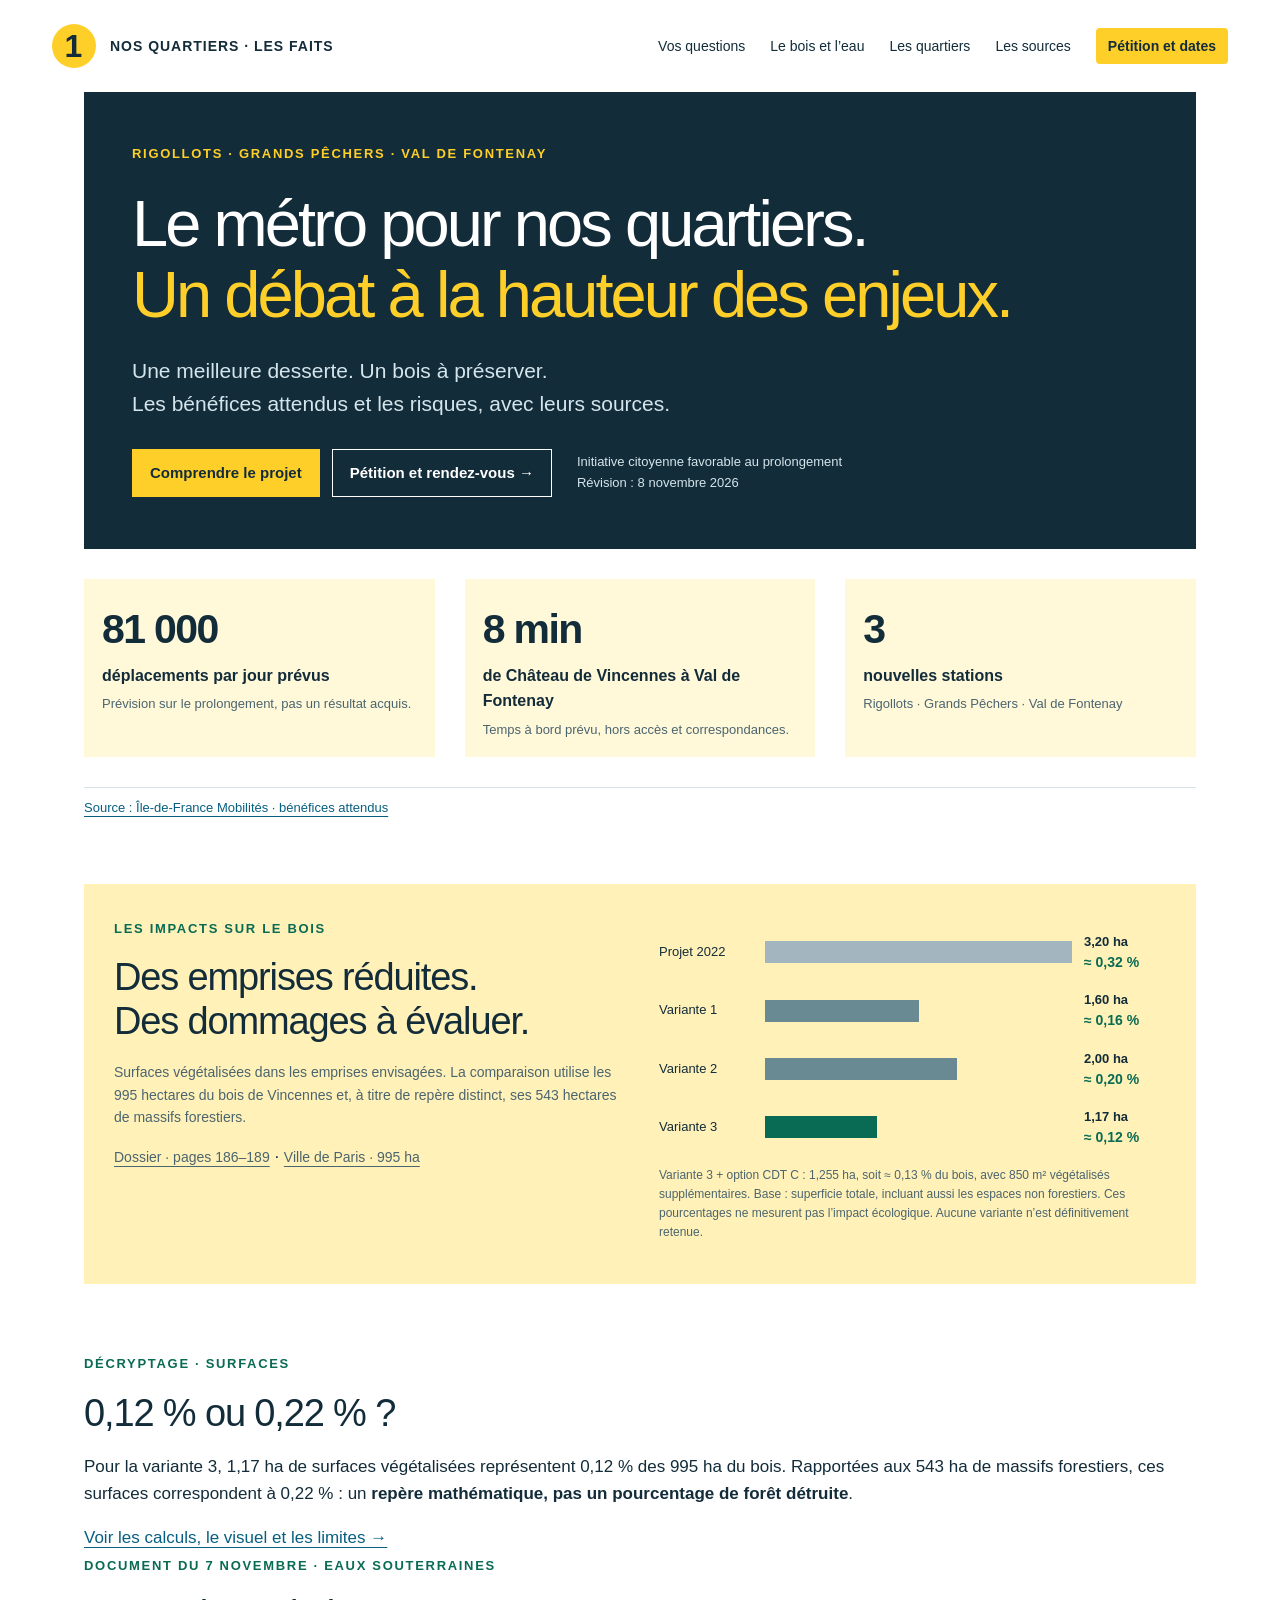
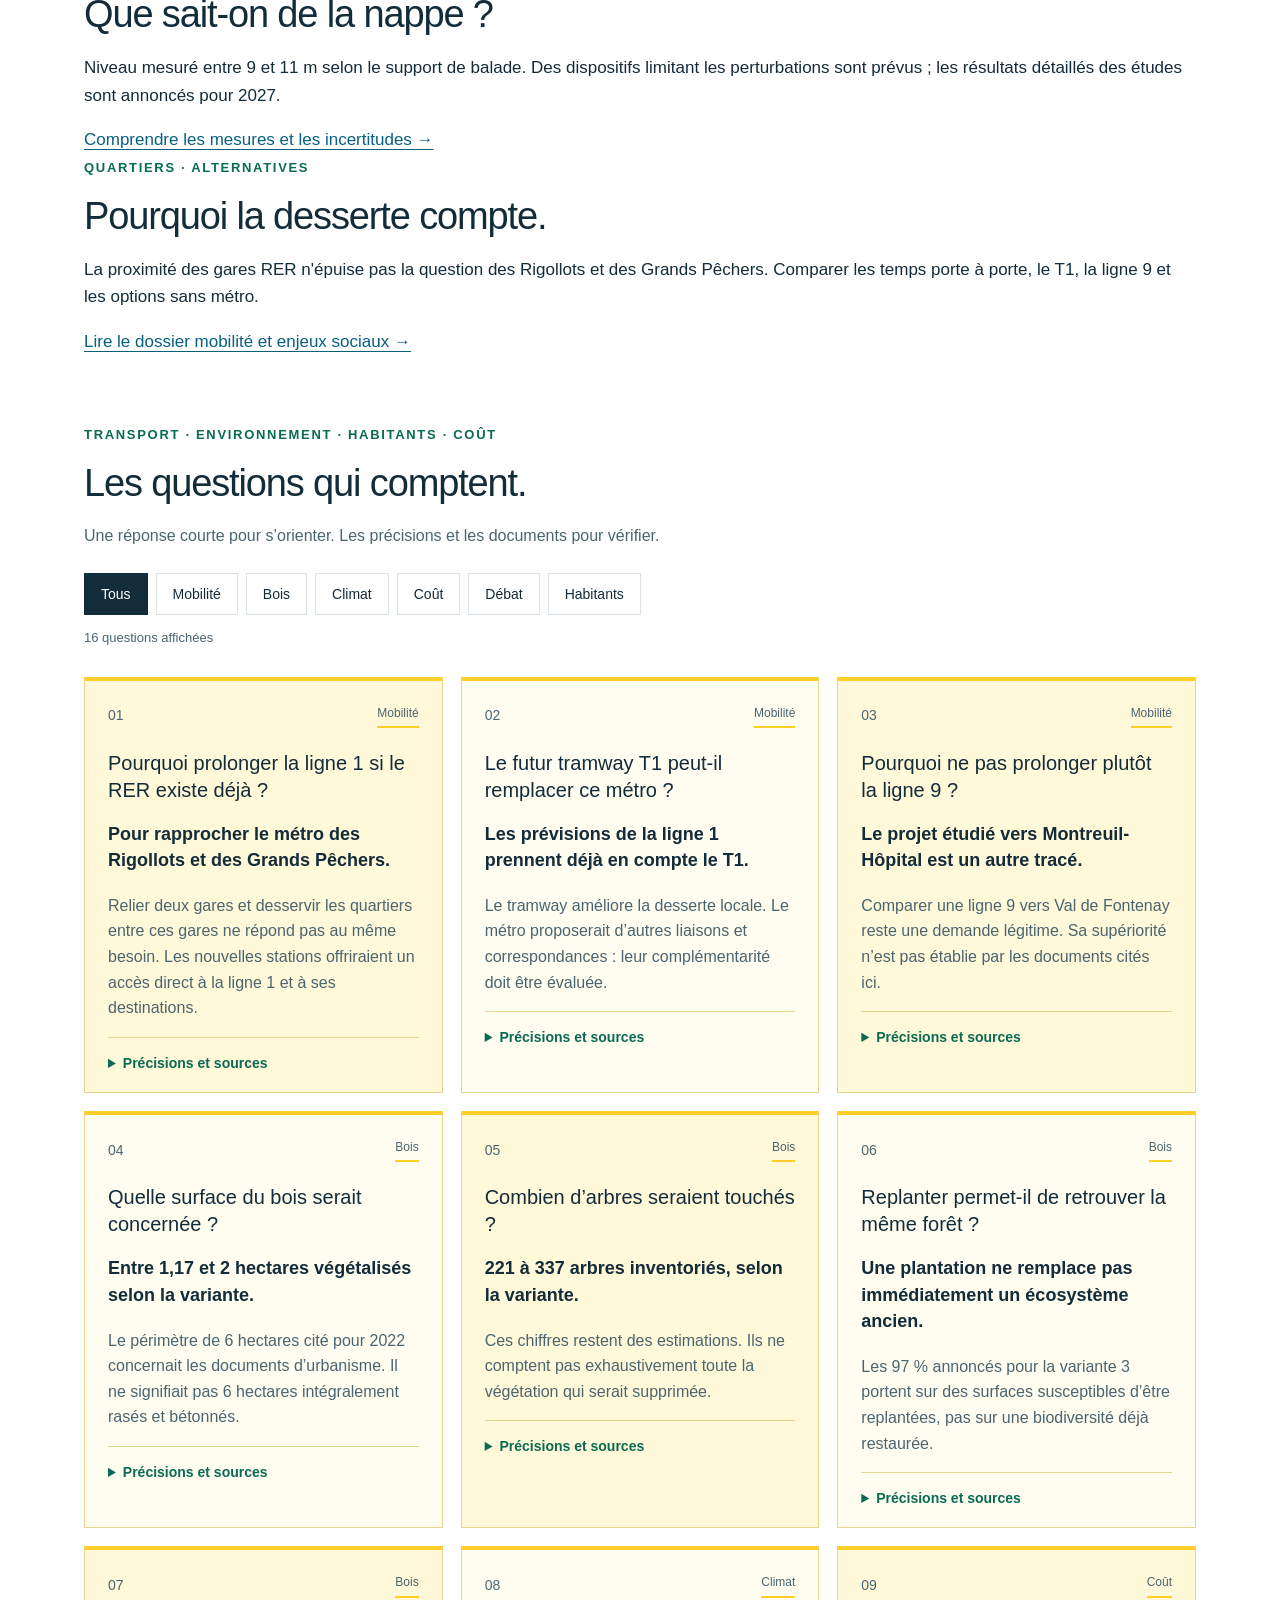
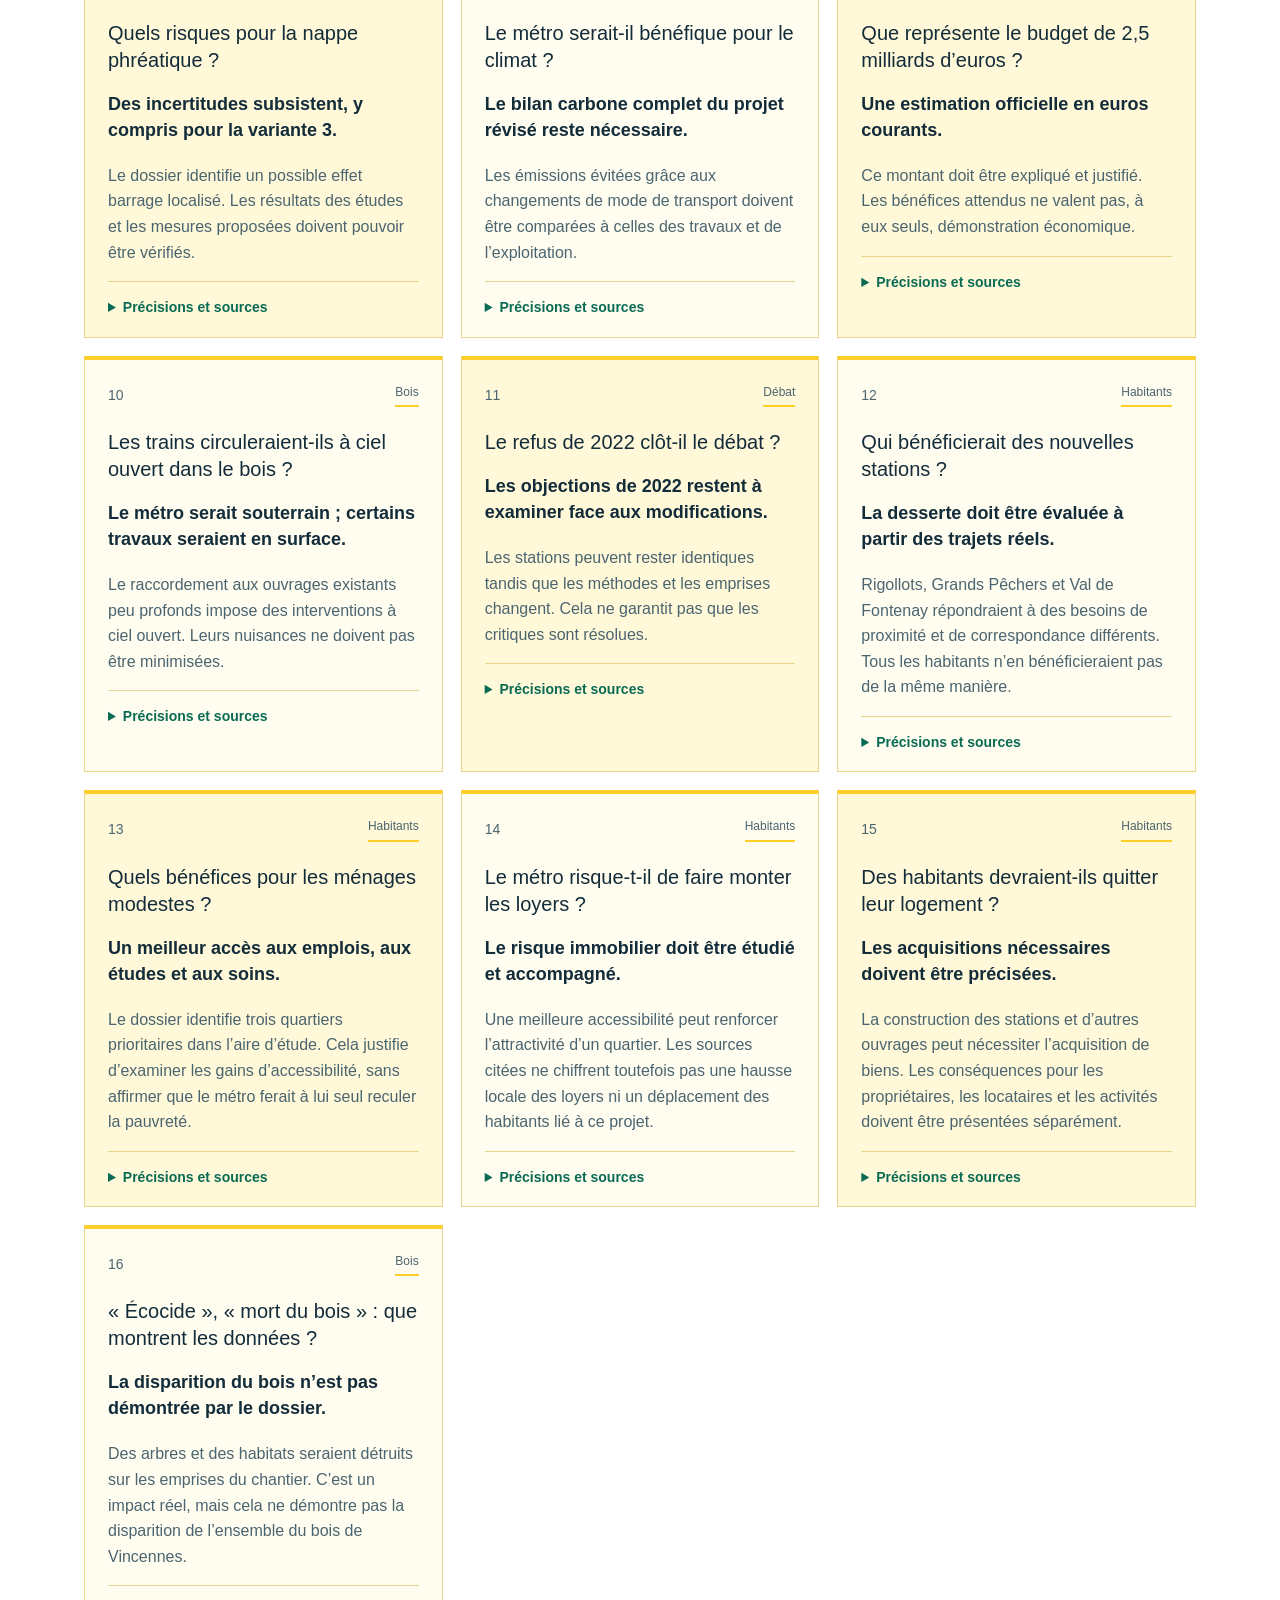
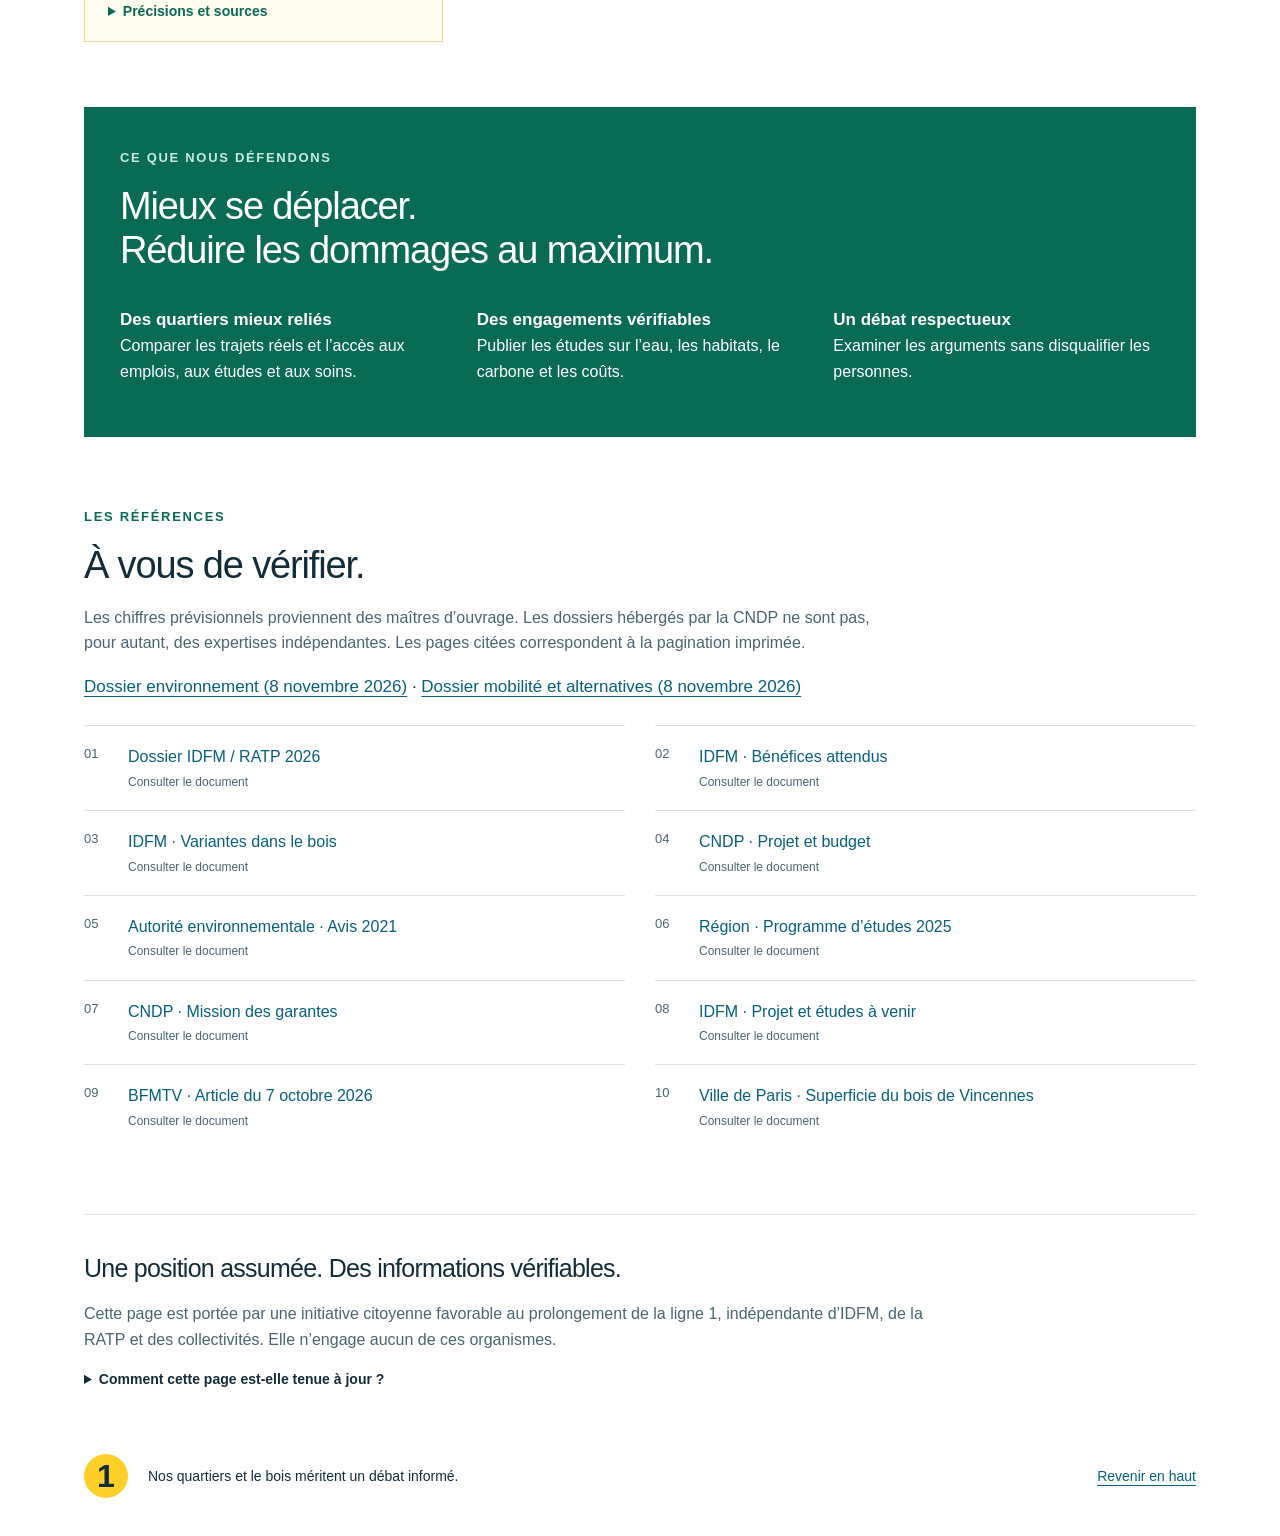
==== commit f68f6323: "Mettre en avant 0,22%, nouveaux dossiers eau et mobilité et actualiser les sources" ====
--- a/index.html
+++ b/index.html
@@ -1,3 +1,3 @@
 <!doctype html>
 <html lang="fr"><head><meta charset="utf-8"><meta name="viewport" content="width=device-width,initial-scale=1"><title>Ligne 1 : les faits, les bénéfices et les questions ouvertes</title><meta name="description" content="Prolongement de la ligne 1 à Val de Fontenay : vérification des arguments, comparaison des variantes, impacts sur le bois et sources officielles. Initiative citoyenne favorable au projet."><meta property="og:title" content="Ligne 1 : comprendre, vérifier, débattre"><meta property="og:description" content="Les chiffres, leurs limites et les questions encore ouvertes. Une lecture sourcée du projet vers Rigollots, Grands Pêchers et Val de Fontenay."><meta name="theme-color" content="#142a38"><link rel="icon" type="image/svg+xml" href="data:image/svg+xml,%3Csvg xmlns='http://www.w3.org/2000/svg' viewBox='0 0 32 32'%3E%3Ccircle cx='16' cy='16' r='16' fill='%23ffcf32'/%3E%3Ctext x='16' y='24' text-anchor='middle' font-family='Arial' font-size='25' font-weight='bold' fill='%23142a38'%3E1%3C/text%3E%3C/svg%3E"><link rel="stylesheet" href="style.css"></head>
-<body><a class="skip" href="#main">Aller au contenu</a><header><a class="brand" href="#"><span class="line">1</span><span>NOS QUARTIERS · LES FAITS</span></a><nav aria-label="Navigation"><a href="#questions">Vos questions</a><a href="#bois">Le bois</a><a href="#sources">Les sources</a><a class="nav-action" href="participer.html">Pétition et dates</a></nav></header><main id="main"><section class="hero"><div class="eyebrow">RIGOLLOTS · GRANDS PÊCHERS · VAL DE FONTENAY</div><h1>Le métro pour nos quartiers.<br><em>Un débat à la hauteur des enjeux.</em></h1><p>Une meilleure desserte. Un bois à préserver.<br>Les bénéfices attendus et les risques, avec leurs sources.</p><div class="hero-footer"><div class="hero-actions"><a class="button" href="#questions">Comprendre le projet</a><a class="button button-outline" href="participer.html">Pétition et rendez-vous →</a></div><span>Initiative citoyenne favorable au prolongement<br>Informations vérifiées le 9 octobre 2026</span></div></section><section class="snapshot" aria-label="Les bénéfices attendus selon IDFM"><article><b>81 000</b><span>déplacements par jour prévus</span><small>Prévision sur le prolongement, pas un résultat acquis.</small></article><article><b>8 min</b><span>de Château de Vincennes à Val de Fontenay</span><small>Temps à bord prévu, hors accès et correspondances.</small></article><article><b>3</b><span>nouvelles stations</span><small>Rigollots · Grands Pêchers · Val de Fontenay</small></article></section><p class="metric-source"><a href="https://www.iledefrance-mobilites.fr/le-reseau/projets/metro1-valdefontenay/benefices-du-projet-m1">Source : Île-de-France Mobilités · bénéfices attendus</a></p><section class="comparison" id="bois"><div><span class="eyebrow">LES IMPACTS SUR LE BOIS</span><h2>Des emprises réduites.<br>Des dommages à évaluer.</h2><p>Surfaces végétalisées concernées par le raccordement. Pourcentages calculés sur les 995 hectares de superficie totale du bois.</p><a href="https://www.debatpublic.fr/sites/default/files/2026-09/K5TOo4u580md6bIL_ProlongementM1-DossierConcertation-Complet.pdf">Dossier · pages 186–189</a> · <a href="https://www.paris.fr/lieux/bois-de-vincennes-6598">Ville de Paris · 995 ha</a></div><div class="chart" role="img" aria-label="Emprises végétalisées : 2022, 3,20 hectares ; variante 1, 1,60 ; variante 2, 2 ; variante 3, 1,17. Parts de la superficie totale de 995 hectares : environ 0,32 pour cent, 0,16 pour cent, 0,20 pour cent et 0,12 pour cent respectivement"><div><span>Projet 2022</span><i style="--w:100%"></i><b>3,20 ha<small>≈ 0,32 %</small></b></div><div><span>Variante 1</span><i style="--w:50%"></i><b>1,60 ha<small>≈ 0,16 %</small></b></div><div><span>Variante 2</span><i style="--w:62.5%"></i><b>2,00 ha<small>≈ 0,20 %</small></b></div><div><span>Variante 3</span><i class="v3" style="--w:36.5625%"></i><b>1,17 ha<small>≈ 0,12 %</small></b></div><p>Variante 3 + option CDT C : 1,255 ha, soit ≈ 0,13 % du bois, avec 850 m² végétalisés supplémentaires. Base : superficie totale, incluant aussi les espaces non forestiers. Ces pourcentages ne mesurent pas l’impact écologique. Aucune variante n’est définitivement retenue.</p></div></section><section id="questions"><span class="eyebrow">TRANSPORT · ENVIRONNEMENT · HABITANTS · COÛT</span><h2>Les questions qui comptent.</h2><p class="intro">Une réponse courte pour s’orienter. Les précisions et les documents pour vérifier.</p><div class="filters" role="group" aria-label="Filtrer les questions par thème"><button data-filter="Tous" aria-pressed="true" class="active">Tous</button><button data-filter="Mobilité" aria-pressed="false" class="">Mobilité</button><button data-filter="Bois" aria-pressed="false" class="">Bois</button><button data-filter="Climat" aria-pressed="false" class="">Climat</button><button data-filter="Coût" aria-pressed="false" class="">Coût</button><button data-filter="Débat" aria-pressed="false" class="">Débat</button><button data-filter="Habitants" aria-pressed="false" class="">Habitants</button></div><p class="result-count" aria-live="polite">16 questions affichées</p><div class="grid" id="question-grid"><article class="fact" id="question-1" data-topic="Mobilité"><div class="fact-top"><span>01</span><span class="topic">Mobilité</span></div><h3>Pourquoi prolonger la ligne 1 si le RER existe déjà ?</h3><p class="takeaway">Pour rapprocher le métro des Rigollots et des Grands Pêchers.</p><p class="short-answer">Relier deux gares et desservir les quartiers entre ces gares ne répond pas au même besoin. Les nouvelles stations offriraient un accès direct à la ligne 1 et à ses destinations.</p><details><summary>Précisions et sources</summary><p>IDFM identifie ces quartiers comme éloignés du réseau structurant. L’intérêt réel dépend des domiciles, des destinations et des correspondances. Les 8 minutes annoncées entre Château de Vincennes et Val de Fontenay sont un temps à bord, pas un gain identique pour chaque habitant.</p><a class="ref" href="https://www.iledefrance-mobilites.fr/le-reseau/projets/metro1-valdefontenay/benefices-du-projet-m1" target="_blank" rel="noopener">IDFM · Bénéfices attendus<small>Bénéfices attendus</small></a><a class="permalink" href="#question-1">Lien vers cette réponse</a></details></article><article class="fact" id="question-2" data-topic="Mobilité"><div class="fact-top"><span>02</span><span class="topic">Mobilité</span></div><h3>Le futur tramway T1 peut-il remplacer ce métro ?</h3><p class="takeaway">Les prévisions de la ligne 1 prennent déjà en compte le T1.</p><p class="short-answer">Le tramway améliore la desserte locale. Le métro proposerait d’autres liaisons et correspondances : leur complémentarité doit être évaluée.</p><details><summary>Précisions et sources</summary><p>Le modèle du dossier intègre le futur T1, la ligne 15 et le Bus Bords de Marne. Il prévoit néanmoins une fréquentation du prolongement. Ce résultat ne suffit pas à prouver son équilibre économique. Le dossier situe le futur T1 à environ 600 m de la station Grands Pêchers envisagée : cela ne décrit pas la distance de tous les logements au tram.</p><a class="ref" href="https://www.debatpublic.fr/sites/default/files/2026-09/K5TOo4u580md6bIL_ProlongementM1-DossierConcertation-Complet.pdf" target="_blank" rel="noopener">Dossier IDFM / RATP 2026<small>p. 128–129 et 142–143</small></a><a class="permalink" href="#question-2">Lien vers cette réponse</a></details></article><article class="fact" id="question-3" data-topic="Mobilité"><div class="fact-top"><span>03</span><span class="topic">Mobilité</span></div><h3>Pourquoi ne pas prolonger plutôt la ligne 9 ?</h3><p class="takeaway">Le projet étudié vers Montreuil-Hôpital est un autre tracé.</p><p class="short-answer">Comparer une ligne 9 vers Val de Fontenay reste une demande légitime. Sa supériorité n’est pas établie par les documents cités ici.</p><details><summary>Précisions et sources</summary><p>Le programme régional de 2025 prévoit des études M9 vers Montreuil-Hôpital : diagnostic, variantes, coûts et première appréciation environnementale. Cela ne constitue pas une comparaison avec un tracé M9 via Grands Pêchers et Val de Fontenay. Il faut demander si cette variante a été étudiée et obtenir ses résultats, sans la déclarer impossible ni meilleure par principe.</p><a class="ref" href="https://www.iledefrance.fr/actes/deliberations/CP2025-123RAP.pdf" target="_blank" rel="noopener">Région · Programme d’études 2025<small>p. 125–127</small></a><a class="permalink" href="#question-3">Lien vers cette réponse</a></details></article><article class="fact" id="question-4" data-topic="Bois"><div class="fact-top"><span>04</span><span class="topic">Bois</span></div><h3>Quelle surface du bois serait concernée ?</h3><p class="takeaway">Entre 1,17 et 2 hectares végétalisés selon la variante.</p><p class="short-answer">Le périmètre de 6 hectares cité pour 2022 concernait les documents d’urbanisme. Il ne signifiait pas 6 hectares intégralement rasés et bétonnés.</p><details><summary>Précisions et sources</summary><p>Il faut distinguer chantier total et espaces végétalisés : la variante 3 représente 2,12 ha de chantier, dont 1,17 ha végétalisé. L’option C du centre de dépannage ajouterait environ 850 m² végétalisés et 3 arbres dans le bois. La surface ne mesure pas, à elle seule, la valeur des habitats ni les effets indirects.</p><a class="ref" href="https://www.debatpublic.fr/sites/default/files/2026-09/K5TOo4u580md6bIL_ProlongementM1-DossierConcertation-Complet.pdf" target="_blank" rel="noopener">Dossier IDFM / RATP 2026<small>p. 186–189</small></a><a class="permalink" href="#question-4">Lien vers cette réponse</a></details></article><article class="fact" id="question-5" data-topic="Bois"><div class="fact-top"><span>05</span><span class="topic">Bois</span></div><h3>Combien d’arbres seraient touchés ?</h3><p class="takeaway">221 à 337 arbres inventoriés, selon la variante.</p><p class="short-answer">Ces chiffres restent des estimations. Ils ne comptent pas exhaustivement toute la végétation qui serait supprimée.</p><details><summary>Précisions et sources</summary><p>221 correspond à la variante 3 ; 274 à la variante 1 ; 337 à la variante 2. L’inventaire recense notamment tous les troncs de plus de 17,5 cm de diamètre et certains petits sujets présentant un intérêt particulier. Le chêne remarquable est éloigné de l’emprise de la variante 3, mais proche de celles des variantes 1 et 2. Aucun âge exact n’est affirmé ici.</p><a class="ref" href="https://www.debatpublic.fr/sites/default/files/2026-09/K5TOo4u580md6bIL_ProlongementM1-DossierConcertation-Complet.pdf" target="_blank" rel="noopener">Dossier IDFM / RATP 2026<small>p. 152–153, 174–175, 186–189 et annexe</small></a><a class="permalink" href="#question-5">Lien vers cette réponse</a></details></article><article class="fact" id="question-6" data-topic="Bois"><div class="fact-top"><span>06</span><span class="topic">Bois</span></div><h3>Replanter permet-il de retrouver la même forêt ?</h3><p class="takeaway">Une plantation ne remplace pas immédiatement un écosystème ancien.</p><p class="short-answer">Les 97 % annoncés pour la variante 3 portent sur des surfaces susceptibles d’être replantées, pas sur une biodiversité déjà restaurée.</p><details><summary>Précisions et sources</summary><p>Le dossier décrit des habitats à enjeux, une flore patrimoniale et une mare en bordure de la variante 3. Les essences, la taille des plants, les résultats écologiques attendus et les engagements de suivi doivent être précisés. Affirmer que seuls des arbustes seraient plantés n’est pas établi ici. Le retour à une vocation boisée ne rétablit pas automatiquement la protection d’espace boisé classé.</p><a class="ref" href="https://www.debatpublic.fr/sites/default/files/2026-09/K5TOo4u580md6bIL_ProlongementM1-DossierConcertation-Complet.pdf" target="_blank" rel="noopener">Dossier IDFM / RATP 2026<small>p. 174–175 et 186–189</small></a><a class="permalink" href="#question-6">Lien vers cette réponse</a></details></article><article class="fact" id="question-7" data-topic="Bois"><div class="fact-top"><span>07</span><span class="topic">Bois</span></div><h3>Quels risques pour la nappe phréatique ?</h3><p class="takeaway">Des incertitudes subsistent, y compris pour la variante 3.</p><p class="short-answer">Le dossier identifie un possible effet barrage localisé. Les résultats des études et les mesures proposées doivent pouvoir être vérifiés.</p><details><summary>Précisions et sources</summary><p>Le niveau de nappe est indiqué comme incertain et des reconnaissances sont annoncées. La variante 3 évite certaines difficultés techniques des autres variantes, sans supprimer tout risque hydrogéologique. Identifier un risque ne démontre ni qu’il se produira ni qu’il est maîtrisé.</p><a class="ref" href="https://www.debatpublic.fr/sites/default/files/2026-09/K5TOo4u580md6bIL_ProlongementM1-DossierConcertation-Complet.pdf" target="_blank" rel="noopener">Dossier IDFM / RATP 2026<small>p. 174–175 et 188–189</small></a><a class="permalink" href="#question-7">Lien vers cette réponse</a></details></article><article class="fact" id="question-8" data-topic="Climat"><div class="fact-top"><span>08</span><span class="topic">Climat</span></div><h3>Le métro serait-il bénéfique pour le climat ?</h3><p class="takeaway">Le bilan carbone complet du projet révisé reste nécessaire.</p><p class="short-answer">Les émissions évitées grâce aux changements de mode de transport doivent être comparées à celles des travaux et de l’exploitation.</p><details><summary>Précisions et sources</summary><p>L’Autorité environnementale avait critiqué les calculs du dossier précédent, notamment l’absence d’évaluation des émissions de construction. Son avis de 2021 ne permet pas d’affirmer un bilan positif pour les nouvelles variantes, ni un délai précis de retour carbone. Le résultat dépend notamment du report depuis la voiture, des distances parcourues, de l’évolution du parc automobile et de la durée d’évaluation.</p><a class="ref" href="https://www.igedd.developpement-durable.gouv.fr/IMG/pdf/210519_prolongement_l1_metro_93_94_delibere_cle0d175d.pdf" target="_blank" rel="noopener">Autorité environnementale · Avis 2021<small>p. 22–23</small></a><a class="permalink" href="#question-8">Lien vers cette réponse</a></details></article><article class="fact" id="question-9" data-topic="Coût"><div class="fact-top"><span>09</span><span class="topic">Coût</span></div><h3>Que représente le budget de 2,5 milliards d’euros ?</h3><p class="takeaway">Une estimation officielle en euros courants.</p><p class="short-answer">Ce montant doit être expliqué et justifié. Les bénéfices attendus ne valent pas, à eux seuls, démonstration économique.</p><details><summary>Précisions et sources</summary><p>La CNDP publie 2,5 Md€ courants, à partir d’une estimation de 1,49 Md€ HT aux prix de décembre 2017 actualisée selon des hypothèses et le calendrier. Les 1,7 Md€ constants cités par IDFM dans BFMTV utilisent une autre base. Il faut comparer dates, périmètres et inflation. Un nouveau bilan socio-économique est annoncé ; l’utilité publique n’est pas acquise.</p><a class="ref" href="https://www.debatpublic.fr/prolongement-de-la-ligne-1-du-metro-entre-chateau-de-vincennes-et-val-de-fontenay-8551" target="_blank" rel="noopener">CNDP · Projet et budget<small>Coût au stade de la saisine</small></a><a class="ref" href="https://www.iledefrance-mobilites.fr/le-reseau/projets/metro1-valdefontenay/le-projet-m1" target="_blank" rel="noopener">IDFM · nouveau bilan annoncé</a><a class="permalink" href="#question-9">Lien vers cette réponse</a></details></article><article class="fact" id="question-10" data-topic="Bois"><div class="fact-top"><span>10</span><span class="topic">Bois</span></div><h3>Les trains circuleraient-ils à ciel ouvert dans le bois ?</h3><p class="takeaway">Le métro serait souterrain ; certains travaux seraient en surface.</p><p class="short-answer">Le raccordement aux ouvrages existants peu profonds impose des interventions à ciel ouvert. Leurs nuisances ne doivent pas être minimisées.</p><details><summary>Précisions et sources</summary><p>Il faut distinguer le fonctionnement futur de la ligne et les méthodes du chantier. De même, le calendrier global annoncé, de 2033 à 2040 sous conditions, ne démontre pas dix ans de travaux localisés dans le bois. La durée et le phasage du raccordement doivent être précisés.</p><a class="ref" href="https://www.iledefrance-mobilites.fr/le-reseau/projets/metro1-valdefontenay/bois-de-vincennes-m1" target="_blank" rel="noopener">IDFM · Variantes dans le bois<small>Méthodes de raccordement ; calendrier : dossier p. 98–99</small></a><a class="ref" href="https://www.debatpublic.fr/sites/default/files/2026-09/K5TOo4u580md6bIL_ProlongementM1-DossierConcertation-Complet.pdf" target="_blank" rel="noopener">Dossier 2026 · calendrier, p. 98–99</a><a class="permalink" href="#question-10">Lien vers cette réponse</a></details></article><article class="fact" id="question-11" data-topic="Débat"><div class="fact-top"><span>11</span><span class="topic">Débat</span></div><h3>Le refus de 2022 clôt-il le débat ?</h3><p class="takeaway">Les objections de 2022 restent à examiner face aux modifications.</p><p class="short-answer">Les stations peuvent rester identiques tandis que les méthodes et les emprises changent. Cela ne garantit pas que les critiques sont résolues.</p><details><summary>Précisions et sources</summary><p>L’avis défavorable de la commission d’enquête de 2022 est réel ; une commission d’enquête n’est pas un tribunal. La concertation actuelle porte sur l’opportunité et les alternatives, dont l’absence de projet. Les garantes ont une mission de neutralité et d’indépendance. Les protections du bois nécessitent des procédures spécifiques, pas des autorisations déjà obtenues.</p><a class="ref" href="https://www.debatpublic.fr/sites/default/files/2026-02/LM_LIGNE_1_VINCENNES_FONTENAY%20Sign%C3%A9%20MP.pdf" target="_blank" rel="noopener">CNDP · Mission des garantes<small>p. 1–3 ; dossier p. 16–21 et 188–189</small></a><a class="ref" href="https://www.debatpublic.fr/sites/default/files/2026-09/K5TOo4u580md6bIL_ProlongementM1-DossierConcertation-Complet.pdf" target="_blank" rel="noopener">Dossier 2026 · p. 16–21 et 188–189</a><a class="permalink" href="#question-11">Lien vers cette réponse</a></details></article><article class="fact" id="question-12" data-topic="Habitants"><div class="fact-top"><span>12</span><span class="topic">Habitants</span></div><h3>Qui bénéficierait des nouvelles stations ?</h3><p class="takeaway">La desserte doit être évaluée à partir des trajets réels.</p><p class="short-answer">Rigollots, Grands Pêchers et Val de Fontenay répondraient à des besoins de proximité et de correspondance différents. Tous les habitants n’en bénéficieraient pas de la même manière.</p><details><summary>Précisions et sources</summary><p>Comparer les options demande de regarder les populations accessibles à pied, en bus ou à vélo, les destinations utiles et les temps porte à porte. Le relief, les difficultés de marche et la qualité des correspondances comptent autant que la distance sur une carte. Une fréquentation prévue ne représente pas autant d’habitants distincts.</p><a class="ref" href="https://www.debatpublic.fr/sites/default/files/2026-09/K5TOo4u580md6bIL_ProlongementM1-DossierConcertation-Complet.pdf" target="_blank" rel="noopener">Dossier IDFM / RATP 2026<small>Diagnostic territorial, p. 34–35 ; fréquentation, p. 142–147</small></a><a class="permalink" href="#question-12">Lien vers cette réponse</a></details></article><article class="fact" id="question-13" data-topic="Habitants"><div class="fact-top"><span>13</span><span class="topic">Habitants</span></div><h3>Quels bénéfices pour les ménages modestes ?</h3><p class="takeaway">Un meilleur accès aux emplois, aux études et aux soins.</p><p class="short-answer">Le dossier identifie trois quartiers prioritaires dans l’aire d’étude. Cela justifie d’examiner les gains d’accessibilité, sans affirmer que le métro ferait à lui seul reculer la pauvreté.</p><details><summary>Précisions et sources</summary><p>Le classement en quartier prioritaire décrit un enjeu social ; il ne signifie pas que tous ses habitants seraient directement desservis. Il faut comparer les gains de temps et de fiabilité selon les revenus, la possession d’une voiture et les horaires de travail. Les bénéfices attendus doivent pouvoir profiter aux habitants actuels.</p><a class="ref" href="https://www.debatpublic.fr/sites/default/files/2026-09/K5TOo4u580md6bIL_ProlongementM1-DossierConcertation-Complet.pdf" target="_blank" rel="noopener">Dossier IDFM / RATP 2026<small>Diagnostic territorial, p. 34–35</small></a><a class="permalink" href="#question-13">Lien vers cette réponse</a></details></article><article class="fact" id="question-14" data-topic="Habitants"><div class="fact-top"><span>14</span><span class="topic">Habitants</span></div><h3>Le métro risque-t-il de faire monter les loyers ?</h3><p class="takeaway">Le risque immobilier doit être étudié et accompagné.</p><p class="short-answer">Une meilleure accessibilité peut renforcer l’attractivité d’un quartier. Les sources citées ne chiffrent toutefois pas une hausse locale des loyers ni un déplacement des habitants lié à ce projet.</p><details><summary>Précisions et sources</summary><p>Prix de vente, loyers et fiscalité ne sont pas le même sujet. Il faut évaluer les risques de spéculation et de départ contraint des ménages modestes, puis préciser les protections envisagées avec les collectivités et les bailleurs : maintien du logement abordable, suivi des loyers et accompagnement des habitants. Ce sont des mesures à discuter, pas des engagements déjà acquis.</p><a class="ref" href="https://www.debatpublic.fr/sites/default/files/2026-09/K5TOo4u580md6bIL_ProlongementM1-DossierConcertation-Complet.pdf" target="_blank" rel="noopener">Dossier IDFM / RATP 2026<small>Diagnostic territorial ; effets sur le logement à approfondir</small></a><a class="permalink" href="#question-14">Lien vers cette réponse</a></details></article><article class="fact" id="question-15" data-topic="Habitants"><div class="fact-top"><span>15</span><span class="topic">Habitants</span></div><h3>Des habitants devraient-ils quitter leur logement ?</h3><p class="takeaway">Les acquisitions nécessaires doivent être précisées.</p><p class="short-answer">La construction des stations et d’autres ouvrages peut nécessiter l’acquisition de biens. Les conséquences pour les propriétaires, les locataires et les activités doivent être présentées séparément.</p><details><summary>Précisions et sources</summary><p>La présentation du projet prévoit des emprises sur du bâti existant pour certaines stations. Une emprise d’étude ne constitue pas une décision individuelle d’expropriation. Les variantes retenues conditionneraient les besoins définitifs. Les personnes concernées doivent obtenir des réponses sur les biens touchés, le calendrier, l’indemnisation, le relogement éventuel et la continuité des activités. Aucun nombre de logements à supprimer n’est affirmé ici.</p><a class="ref" href="https://www.debatpublic.fr/sites/default/files/2026-09/K5TOo4u580md6bIL_ProlongementM1-DossierConcertation-Complet.pdf" target="_blank" rel="noopener">Dossier IDFM / RATP 2026<small>Stations et emprises ; calendrier, p. 98–99</small></a><a class="permalink" href="#question-15">Lien vers cette réponse</a></details></article><article class="fact" id="question-16" data-topic="Bois"><div class="fact-top"><span>16</span><span class="topic">Bois</span></div><h3>« Écocide », « mort du bois » : que montrent les données ?</h3><p class="takeaway">La disparition du bois n’est pas démontrée par le dossier.</p><p class="short-answer">Des arbres et des habitats seraient détruits sur les emprises du chantier. C’est un impact réel, mais cela ne démontre pas la disparition de l’ensemble du bois de Vincennes.</p><details><summary>Précisions et sources</summary><p>Pour le raccordement, les emprises végétalisées de 1,17 à 2 hectares représentent environ 0,12 % à 0,20 % des 995 hectares de superficie totale du bois indiqués par la Ville de Paris. Pour la variante 3 avec l’option C du centre de dépannage, 1,255 hectare correspond à environ 0,13 %. Le calcul est : emprise en hectares ÷ 995 × 100. Le dénominateur comprend aussi les espaces non forestiers : ce n’est pas un pourcentage des seuls massifs forestiers, ni de la biodiversité perdue. Ces surfaces ne résument pas les enjeux : la qualité des habitats, les espèces, les sols, l’eau et les effets indirects doivent aussi être examinés. Le terme « écocide » ne remplace pas cette évaluation et sa qualification ne peut être tenue pour établie par la seule annonce d’abattages. À l’inverse, une petite emprise ne prouve pas l’absence de dommages graves à l’échelle locale. Les replantations envisagées ne garantissent pas une restauration immédiate des milieux.</p><a class="ref" href="https://www.debatpublic.fr/sites/default/files/2026-09/K5TOo4u580md6bIL_ProlongementM1-DossierConcertation-Complet.pdf" target="_blank" rel="noopener">Dossier IDFM / RATP 2026<small>p. 174–175 et 186–189</small></a><a class="ref" href="https://www.paris.fr/lieux/bois-de-vincennes-6598" target="_blank" rel="noopener">Ville de Paris · superficie totale : 995 ha ; massifs forestiers : 543 ha</a><a class="ref" href="https://www.bfmtv.com/environnement/la-mort-de-la-foret-les-opposants-au-projet-d-extension-de-la-ligne-1-du-metro-se-mobilisent-a-vincennes_AN-202610070667.html" target="_blank" rel="noopener">BFMTV · contexte de l’expression « mort de la forêt », 7 octobre 2026</a><a class="permalink" href="#question-16">Lien vers cette réponse</a></details></article></div></section><section class="bottom-line"><span class="eyebrow">CE QUE NOUS DÉFENDONS</span><h2>Mieux se déplacer.<br>Réduire les dommages au maximum.</h2><div><p><strong>Des quartiers mieux reliés</strong><br>Comparer les trajets réels et l’accès aux emplois, aux études et aux soins.</p><p><strong>Des engagements vérifiables</strong><br>Publier les études sur l’eau, les habitats, le carbone et les coûts.</p><p><strong>Un débat respectueux</strong><br>Examiner les arguments sans disqualifier les personnes.</p></div></section><section id="sources"><span class="eyebrow">LES RÉFÉRENCES</span><h2>À vous de vérifier.</h2><p class="intro">Les chiffres prévisionnels proviennent des maîtres d’ouvrage. Les dossiers hébergés par la CNDP ne sont pas, pour autant, des expertises indépendantes. Les pages citées correspondent à la pagination imprimée.</p><div class="source-grid"><a href="https://www.debatpublic.fr/sites/default/files/2026-09/K5TOo4u580md6bIL_ProlongementM1-DossierConcertation-Complet.pdf" target="_blank" rel="noopener"><span>01</span><strong>Dossier IDFM / RATP 2026</strong><small>Consulter le document</small></a><a href="https://www.iledefrance-mobilites.fr/le-reseau/projets/metro1-valdefontenay/benefices-du-projet-m1" target="_blank" rel="noopener"><span>02</span><strong>IDFM · Bénéfices attendus</strong><small>Consulter le document</small></a><a href="https://www.iledefrance-mobilites.fr/le-reseau/projets/metro1-valdefontenay/bois-de-vincennes-m1" target="_blank" rel="noopener"><span>03</span><strong>IDFM · Variantes dans le bois</strong><small>Consulter le document</small></a><a href="https://www.debatpublic.fr/prolongement-de-la-ligne-1-du-metro-entre-chateau-de-vincennes-et-val-de-fontenay-8551" target="_blank" rel="noopener"><span>04</span><strong>CNDP · Projet et budget</strong><small>Consulter le document</small></a><a href="https://www.igedd.developpement-durable.gouv.fr/IMG/pdf/210519_prolongement_l1_metro_93_94_delibere_cle0d175d.pdf" target="_blank" rel="noopener"><span>05</span><strong>Autorité environnementale · Avis 2021</strong><small>Consulter le document</small></a><a href="https://www.iledefrance.fr/actes/deliberations/CP2025-123RAP.pdf" target="_blank" rel="noopener"><span>06</span><strong>Région · Programme d’études 2025</strong><small>Consulter le document</small></a><a href="https://www.debatpublic.fr/sites/default/files/2026-02/LM_LIGNE_1_VINCENNES_FONTENAY%20Sign%C3%A9%20MP.pdf" target="_blank" rel="noopener"><span>07</span><strong>CNDP · Mission des garantes</strong><small>Consulter le document</small></a><a href="https://www.iledefrance-mobilites.fr/le-reseau/projets/metro1-valdefontenay/le-projet-m1" target="_blank" rel="noopener"><span>08</span><strong>IDFM · Projet et études à venir</strong><small>Consulter le document</small></a><a href="https://www.bfmtv.com/environnement/la-mort-de-la-foret-les-opposants-au-projet-d-extension-de-la-ligne-1-du-metro-se-mobilisent-a-vincennes_AN-202610070667.html" target="_blank" rel="noopener"><span>09</span><strong>BFMTV · Article du 7 octobre 2026</strong><small>Consulter le document</small></a><a href="https://www.paris.fr/lieux/bois-de-vincennes-6598" target="_blank" rel="noopener"><span>10</span><strong>Ville de Paris · Superficie du bois de Vincennes</strong><small>Consulter le document</small></a></div></section><section class="method"><h2>Une position assumée. Des informations vérifiables.</h2><p>Cette page est portée par une initiative citoyenne favorable au prolongement de la ligne 1, indépendante d’IDFM, de la RATP et des collectivités. Elle n’engage aucun de ces organismes.</p><details><summary>Comment cette page est-elle tenue à jour ?</summary><p>Dernière révision : 9 octobre 2026. Les faits, les prévisions et les questions non résolues sont distingués. Une conclusion non établie par les sources consultées n’est pas déclarée impossible. La page n’est pas actualisée automatiquement.</p><p>Une correction doit préciser la réponse concernée, le document, sa date et sa page. Les prochaines corrections seront datées ici.</p></details></section></main><footer><span class="line">1</span><p>Nos quartiers et le bois méritent un débat informé.</p><a href="#">Revenir en haut</a></footer><script src="app.js"></script></body></html>
+<body><a class="skip" href="#main">Aller au contenu</a><header><a class="brand" href="#"><span class="line">1</span><span>NOS QUARTIERS · LES FAITS</span></a><nav aria-label="Navigation"><a href="#questions">Vos questions</a><a href="bois.html">Le bois et l’eau</a><a href="quartiers.html">Les quartiers</a><a href="#sources">Les sources</a><a class="nav-action" href="participer.html">Pétition et dates</a></nav></header><main id="main"><section class="hero"><div class="eyebrow">RIGOLLOTS · GRANDS PÊCHERS · VAL DE FONTENAY</div><h1>Le métro pour nos quartiers.<br><em>Un débat à la hauteur des enjeux.</em></h1><p>Une meilleure desserte. Un bois à préserver.<br>Les bénéfices attendus et les risques, avec leurs sources.</p><div class="hero-footer"><div class="hero-actions"><a class="button" href="#questions">Comprendre le projet</a><a class="button button-outline" href="participer.html">Pétition et rendez-vous →</a></div><span>Initiative citoyenne favorable au prolongement<br>Révision : 8 novembre 2026</span></div></section><section class="snapshot" aria-label="Les bénéfices attendus selon IDFM"><article><b>81 000</b><span>déplacements par jour prévus</span><small>Prévision sur le prolongement, pas un résultat acquis.</small></article><article><b>8 min</b><span>de Château de Vincennes à Val de Fontenay</span><small>Temps à bord prévu, hors accès et correspondances.</small></article><article><b>3</b><span>nouvelles stations</span><small>Rigollots · Grands Pêchers · Val de Fontenay</small></article></section><p class="metric-source"><a href="https://www.iledefrance-mobilites.fr/le-reseau/projets/metro1-valdefontenay/benefices-du-projet-m1">Source : Île-de-France Mobilités · bénéfices attendus</a></p><section class="comparison" id="bois"><div><span class="eyebrow">LES IMPACTS SUR LE BOIS</span><h2>Des emprises réduites.<br>Des dommages à évaluer.</h2><p>Surfaces végétalisées dans les emprises envisagées. La comparaison utilise les 995 hectares du bois de Vincennes et, à titre de repère distinct, ses 543 hectares de massifs forestiers.</p><a href="https://www.debatpublic.fr/sites/default/files/2026-09/K5TOo4u580md6bIL_ProlongementM1-DossierConcertation-Complet.pdf">Dossier · pages 186–189</a> · <a href="https://www.paris.fr/lieux/bois-de-vincennes-6598">Ville de Paris · 995 ha</a></div><div class="chart" role="img" aria-label="Emprises végétalisées : 2022, 3,20 hectares ; variante 1, 1,60 ; variante 2, 2 ; variante 3, 1,17. Parts de la superficie totale de 995 hectares : environ 0,32 pour cent, 0,16 pour cent, 0,20 pour cent et 0,12 pour cent respectivement"><div><span>Projet 2022</span><i style="--w:100%"></i><b>3,20 ha<small>≈ 0,32 %</small></b></div><div><span>Variante 1</span><i style="--w:50%"></i><b>1,60 ha<small>≈ 0,16 %</small></b></div><div><span>Variante 2</span><i style="--w:62.5%"></i><b>2,00 ha<small>≈ 0,20 %</small></b></div><div><span>Variante 3</span><i class="v3" style="--w:36.5625%"></i><b>1,17 ha<small>≈ 0,12 %</small></b></div><p>Variante 3 + option CDT C : 1,255 ha, soit ≈ 0,13 % du bois, avec 850 m² végétalisés supplémentaires. Base : superficie totale, incluant aussi les espaces non forestiers. Ces pourcentages ne mesurent pas l’impact écologique. Aucune variante n’est définitivement retenue.</p></div></section><section class="featured-evidence" aria-label="Nouvelles fiches d'information"><article><span class="eyebrow">DÉCRYPTAGE · SURFACES</span><h2>0,12 % ou 0,22 % ?</h2><p>Pour la variante 3, 1,17 ha de surfaces végétalisées représentent 0,12 % des 995 ha du bois. Rapportées aux 543 ha de massifs forestiers, ces surfaces correspondent à 0,22 % : un <strong>repère mathématique, pas un pourcentage de forêt détruite</strong>.</p><a href="bois.html#calcul">Voir les calculs, le visuel et les limites →</a></article><article><span class="eyebrow">DOCUMENT DU 7 NOVEMBRE · EAUX SOUTERRAINES</span><h2>Que sait-on de la nappe ?</h2><p>Niveau mesuré entre 9 et 11 m selon le support de balade. Des dispositifs limitant les perturbations sont prévus ; les résultats détaillés des études sont annoncés pour 2027.</p><a href="bois.html#eau">Comprendre les mesures et les incertitudes →</a></article><article><span class="eyebrow">QUARTIERS · ALTERNATIVES</span><h2>Pourquoi la desserte compte.</h2><p>La proximité des gares RER n'épuise pas la question des Rigollots et des Grands Pêchers. Comparer les temps porte à porte, le T1, la ligne 9 et les options sans métro.</p><a href="quartiers.html">Lire le dossier mobilité et enjeux sociaux →</a></article></section><section id="questions"><span class="eyebrow">TRANSPORT · ENVIRONNEMENT · HABITANTS · COÛT</span><h2>Les questions qui comptent.</h2><p class="intro">Une réponse courte pour s’orienter. Les précisions et les documents pour vérifier.</p><div class="filters" role="group" aria-label="Filtrer les questions par thème"><button data-filter="Tous" aria-pressed="true" class="active">Tous</button><button data-filter="Mobilité" aria-pressed="false" class="">Mobilité</button><button data-filter="Bois" aria-pressed="false" class="">Bois</button><button data-filter="Climat" aria-pressed="false" class="">Climat</button><button data-filter="Coût" aria-pressed="false" class="">Coût</button><button data-filter="Débat" aria-pressed="false" class="">Débat</button><button data-filter="Habitants" aria-pressed="false" class="">Habitants</button></div><p class="result-count" aria-live="polite">16 questions affichées</p><div class="grid" id="question-grid"><article class="fact" id="question-1" data-topic="Mobilité"><div class="fact-top"><span>01</span><span class="topic">Mobilité</span></div><h3>Pourquoi prolonger la ligne 1 si le RER existe déjà ?</h3><p class="takeaway">Pour rapprocher le métro des Rigollots et des Grands Pêchers.</p><p class="short-answer">Relier deux gares et desservir les quartiers entre ces gares ne répond pas au même besoin. Les nouvelles stations offriraient un accès direct à la ligne 1 et à ses destinations.</p><details><summary>Précisions et sources</summary><p>IDFM identifie ces quartiers comme éloignés du réseau structurant. L’intérêt réel dépend des domiciles, des destinations et des correspondances. Les 8 minutes annoncées entre Château de Vincennes et Val de Fontenay sont un temps à bord, pas un gain identique pour chaque habitant.</p><a class="ref" href="https://www.iledefrance-mobilites.fr/le-reseau/projets/metro1-valdefontenay/benefices-du-projet-m1" target="_blank" rel="noopener">IDFM · Bénéfices attendus<small>Bénéfices attendus</small></a><a class="permalink" href="#question-1">Lien vers cette réponse</a></details></article><article class="fact" id="question-2" data-topic="Mobilité"><div class="fact-top"><span>02</span><span class="topic">Mobilité</span></div><h3>Le futur tramway T1 peut-il remplacer ce métro ?</h3><p class="takeaway">Les prévisions de la ligne 1 prennent déjà en compte le T1.</p><p class="short-answer">Le tramway améliore la desserte locale. Le métro proposerait d’autres liaisons et correspondances : leur complémentarité doit être évaluée.</p><details><summary>Précisions et sources</summary><p>Le modèle du dossier intègre le futur T1, la ligne 15 et le Bus Bords de Marne. Il prévoit néanmoins une fréquentation du prolongement. Ce résultat ne suffit pas à prouver son équilibre économique. Le dossier situe le futur T1 à environ 600 m de la station Grands Pêchers envisagée : cela ne décrit pas la distance de tous les logements au tram.</p><a class="ref" href="https://www.debatpublic.fr/sites/default/files/2026-09/K5TOo4u580md6bIL_ProlongementM1-DossierConcertation-Complet.pdf" target="_blank" rel="noopener">Dossier IDFM / RATP 2026<small>p. 128–129 et 142–143</small></a><a class="permalink" href="#question-2">Lien vers cette réponse</a></details></article><article class="fact" id="question-3" data-topic="Mobilité"><div class="fact-top"><span>03</span><span class="topic">Mobilité</span></div><h3>Pourquoi ne pas prolonger plutôt la ligne 9 ?</h3><p class="takeaway">Le projet étudié vers Montreuil-Hôpital est un autre tracé.</p><p class="short-answer">Comparer une ligne 9 vers Val de Fontenay reste une demande légitime. Sa supériorité n’est pas établie par les documents cités ici.</p><details><summary>Précisions et sources</summary><p>Le programme régional de 2025 prévoit des études M9 vers Montreuil-Hôpital : diagnostic, variantes, coûts et première appréciation environnementale. Cela ne constitue pas une comparaison avec un tracé M9 via Grands Pêchers et Val de Fontenay. Il faut demander si cette variante a été étudiée et obtenir ses résultats, sans la déclarer impossible ni meilleure par principe.</p><a class="ref" href="https://www.iledefrance.fr/actes/deliberations/CP2025-123RAP.pdf" target="_blank" rel="noopener">Région · Programme d’études 2025<small>p. 125–127</small></a><a class="ref" href="quartiers.html#alternatives">Comparer la ligne 9, le T1, le RER et les bus</a><a class="permalink" href="#question-3">Lien vers cette réponse</a></details></article><article class="fact" id="question-4" data-topic="Bois"><div class="fact-top"><span>04</span><span class="topic">Bois</span></div><h3>Quelle surface du bois serait concernée ?</h3><p class="takeaway">Entre 1,17 et 2 hectares végétalisés selon la variante.</p><p class="short-answer">Le périmètre de 6 hectares cité pour 2022 concernait les documents d’urbanisme. Il ne signifiait pas 6 hectares intégralement rasés et bétonnés.</p><details><summary>Précisions et sources</summary><p>Il faut distinguer chantier total et espaces végétalisés : la variante 3 représente 2,12 ha de chantier, dont 1,17 ha végétalisé. L’option C du centre de dépannage ajouterait environ 850 m² végétalisés et 3 arbres dans le bois. La surface ne mesure pas, à elle seule, la valeur des habitats ni les effets indirects.</p><a class="ref" href="https://www.debatpublic.fr/sites/default/files/2026-09/K5TOo4u580md6bIL_ProlongementM1-DossierConcertation-Complet.pdf" target="_blank" rel="noopener">Dossier IDFM / RATP 2026<small>p. 186–189</small></a><a class="ref" href="bois.html#calcul">Comparaison 0,12 % / 0,22 % et tableau des variantes</a><a class="permalink" href="#question-4">Lien vers cette réponse</a></details></article><article class="fact" id="question-5" data-topic="Bois"><div class="fact-top"><span>05</span><span class="topic">Bois</span></div><h3>Combien d’arbres seraient touchés ?</h3><p class="takeaway">221 à 337 arbres inventoriés, selon la variante.</p><p class="short-answer">Ces chiffres restent des estimations. Ils ne comptent pas exhaustivement toute la végétation qui serait supprimée.</p><details><summary>Précisions et sources</summary><p>221 correspond à la variante 3 ; 274 à la variante 1 ; 337 à la variante 2. L’inventaire recense notamment tous les troncs de plus de 17,5 cm de diamètre et certains petits sujets présentant un intérêt particulier. Le chêne remarquable est éloigné de l’emprise de la variante 3, mais proche de celles des variantes 1 et 2. Aucun âge exact n’est affirmé ici.</p><a class="ref" href="https://www.debatpublic.fr/sites/default/files/2026-09/K5TOo4u580md6bIL_ProlongementM1-DossierConcertation-Complet.pdf" target="_blank" rel="noopener">Dossier IDFM / RATP 2026<small>p. 152–153, 174–175, 186–189 et annexe</small></a><a class="permalink" href="#question-5">Lien vers cette réponse</a></details></article><article class="fact" id="question-6" data-topic="Bois"><div class="fact-top"><span>06</span><span class="topic">Bois</span></div><h3>Replanter permet-il de retrouver la même forêt ?</h3><p class="takeaway">Une plantation ne remplace pas immédiatement un écosystème ancien.</p><p class="short-answer">Les 97 % annoncés pour la variante 3 portent sur des surfaces susceptibles d’être replantées, pas sur une biodiversité déjà restaurée.</p><details><summary>Précisions et sources</summary><p>Le dossier décrit des habitats à enjeux, une flore patrimoniale et une mare en bordure de la variante 3. Les essences, la taille des plants, les résultats écologiques attendus et les engagements de suivi doivent être précisés. Affirmer que seuls des arbustes seraient plantés n’est pas établi ici. Le retour à une vocation boisée ne rétablit pas automatiquement la protection d’espace boisé classé.</p><a class="ref" href="https://www.debatpublic.fr/sites/default/files/2026-09/K5TOo4u580md6bIL_ProlongementM1-DossierConcertation-Complet.pdf" target="_blank" rel="noopener">Dossier IDFM / RATP 2026<small>p. 174–175 et 186–189</small></a><a class="permalink" href="#question-6">Lien vers cette réponse</a></details></article><article class="fact" id="question-7" data-topic="Bois"><div class="fact-top"><span>07</span><span class="topic">Bois</span></div><h3>Quels risques pour la nappe phréatique ?</h3><p class="takeaway">Des incertitudes subsistent, y compris pour la variante 3.</p><p class="short-answer">Le dossier identifie un possible effet barrage localisé. Les résultats des études et les mesures proposées doivent pouvoir être vérifiés.</p><details><summary>Précisions et sources</summary><p>Le niveau de nappe est indiqué comme incertain et des reconnaissances sont annoncées. La variante 3 évite certaines difficultés techniques des autres variantes, sans supprimer tout risque hydrogéologique. Identifier un risque ne démontre ni qu’il se produira ni qu’il est maîtrisé.</p><a class="ref" href="https://www.debatpublic.fr/sites/default/files/2026-09/K5TOo4u580md6bIL_ProlongementM1-DossierConcertation-Complet.pdf" target="_blank" rel="noopener">Dossier IDFM / RATP 2026<small>p. 174–175 et 188–189</small></a><a class="ref" href="bois.html#eau">Fiche actualisée · niveau de nappe de 9 à 11 mètres, dispositifs techniques et résultats attendus en 2027</a><a class="permalink" href="#question-7">Lien vers cette réponse</a></details></article><article class="fact" id="question-8" data-topic="Climat"><div class="fact-top"><span>08</span><span class="topic">Climat</span></div><h3>Le métro serait-il bénéfique pour le climat ?</h3><p class="takeaway">Le bilan carbone complet du projet révisé reste nécessaire.</p><p class="short-answer">Les émissions évitées grâce aux changements de mode de transport doivent être comparées à celles des travaux et de l’exploitation.</p><details><summary>Précisions et sources</summary><p>L’Autorité environnementale avait critiqué les calculs du dossier précédent, notamment l’absence d’évaluation des émissions de construction. Son avis de 2021 ne permet pas d’affirmer un bilan positif pour les nouvelles variantes, ni un délai précis de retour carbone. Le résultat dépend notamment du report depuis la voiture, des distances parcourues, de l’évolution du parc automobile et de la durée d’évaluation.</p><a class="ref" href="https://www.igedd.developpement-durable.gouv.fr/IMG/pdf/210519_prolongement_l1_metro_93_94_delibere_cle0d175d.pdf" target="_blank" rel="noopener">Autorité environnementale · Avis 2021<small>p. 22–23</small></a><a class="permalink" href="#question-8">Lien vers cette réponse</a></details></article><article class="fact" id="question-9" data-topic="Coût"><div class="fact-top"><span>09</span><span class="topic">Coût</span></div><h3>Que représente le budget de 2,5 milliards d’euros ?</h3><p class="takeaway">Une estimation officielle en euros courants.</p><p class="short-answer">Ce montant doit être expliqué et justifié. Les bénéfices attendus ne valent pas, à eux seuls, démonstration économique.</p><details><summary>Précisions et sources</summary><p>La CNDP publie 2,5 Md€ courants, à partir d’une estimation de 1,49 Md€ HT aux prix de décembre 2017 actualisée selon des hypothèses et le calendrier. Les 1,7 Md€ constants cités par IDFM dans BFMTV utilisent une autre base. Il faut comparer dates, périmètres et inflation. Un nouveau bilan socio-économique est annoncé ; l’utilité publique n’est pas acquise.</p><a class="ref" href="https://www.debatpublic.fr/prolongement-de-la-ligne-1-du-metro-entre-chateau-de-vincennes-et-val-de-fontenay-8551" target="_blank" rel="noopener">CNDP · Projet et budget<small>Coût au stade de la saisine</small></a><a class="ref" href="https://www.iledefrance-mobilites.fr/le-reseau/projets/metro1-valdefontenay/le-projet-m1" target="_blank" rel="noopener">IDFM · nouveau bilan annoncé</a><a class="permalink" href="#question-9">Lien vers cette réponse</a></details></article><article class="fact" id="question-10" data-topic="Bois"><div class="fact-top"><span>10</span><span class="topic">Bois</span></div><h3>Les trains circuleraient-ils à ciel ouvert dans le bois ?</h3><p class="takeaway">Le métro serait souterrain ; certains travaux seraient en surface.</p><p class="short-answer">Le raccordement aux ouvrages existants peu profonds impose des interventions à ciel ouvert. Leurs nuisances ne doivent pas être minimisées.</p><details><summary>Précisions et sources</summary><p>Il faut distinguer le fonctionnement futur de la ligne et les méthodes du chantier. De même, le calendrier global annoncé, de 2033 à 2040 sous conditions, ne démontre pas dix ans de travaux localisés dans le bois. La durée et le phasage du raccordement doivent être précisés.</p><a class="ref" href="https://www.iledefrance-mobilites.fr/le-reseau/projets/metro1-valdefontenay/bois-de-vincennes-m1" target="_blank" rel="noopener">IDFM · Variantes dans le bois<small>Méthodes de raccordement ; calendrier : dossier p. 98–99</small></a><a class="ref" href="https://www.debatpublic.fr/sites/default/files/2026-09/K5TOo4u580md6bIL_ProlongementM1-DossierConcertation-Complet.pdf" target="_blank" rel="noopener">Dossier 2026 · calendrier, p. 98–99</a><a class="permalink" href="#question-10">Lien vers cette réponse</a></details></article><article class="fact" id="question-11" data-topic="Débat"><div class="fact-top"><span>11</span><span class="topic">Débat</span></div><h3>Le refus de 2022 clôt-il le débat ?</h3><p class="takeaway">Les objections de 2022 restent à examiner face aux modifications.</p><p class="short-answer">Les stations peuvent rester identiques tandis que les méthodes et les emprises changent. Cela ne garantit pas que les critiques sont résolues.</p><details><summary>Précisions et sources</summary><p>L’avis défavorable de la commission d’enquête de 2022 est réel ; une commission d’enquête n’est pas un tribunal. La concertation actuelle porte sur l’opportunité et les alternatives, dont l’absence de projet. Les garantes ont une mission de neutralité et d’indépendance. Les protections du bois nécessitent des procédures spécifiques, pas des autorisations déjà obtenues.</p><a class="ref" href="https://www.debatpublic.fr/sites/default/files/2026-02/LM_LIGNE_1_VINCENNES_FONTENAY%20Sign%C3%A9%20MP.pdf" target="_blank" rel="noopener">CNDP · Mission des garantes<small>p. 1–3 ; dossier p. 16–21 et 188–189</small></a><a class="ref" href="https://www.debatpublic.fr/sites/default/files/2026-09/K5TOo4u580md6bIL_ProlongementM1-DossierConcertation-Complet.pdf" target="_blank" rel="noopener">Dossier 2026 · p. 16–21 et 188–189</a><a class="permalink" href="#question-11">Lien vers cette réponse</a></details></article><article class="fact" id="question-12" data-topic="Habitants"><div class="fact-top"><span>12</span><span class="topic">Habitants</span></div><h3>Qui bénéficierait des nouvelles stations ?</h3><p class="takeaway">La desserte doit être évaluée à partir des trajets réels.</p><p class="short-answer">Rigollots, Grands Pêchers et Val de Fontenay répondraient à des besoins de proximité et de correspondance différents. Tous les habitants n’en bénéficieraient pas de la même manière.</p><details><summary>Précisions et sources</summary><p>Comparer les options demande de regarder les populations accessibles à pied, en bus ou à vélo, les destinations utiles et les temps porte à porte. Le relief, les difficultés de marche et la qualité des correspondances comptent autant que la distance sur une carte. Une fréquentation prévue ne représente pas autant d’habitants distincts.</p><a class="ref" href="https://www.debatpublic.fr/sites/default/files/2026-09/K5TOo4u580md6bIL_ProlongementM1-DossierConcertation-Complet.pdf" target="_blank" rel="noopener">Dossier IDFM / RATP 2026<small>Diagnostic territorial, p. 34–35 ; fréquentation, p. 142–147</small></a><a class="permalink" href="#question-12">Lien vers cette réponse</a></details></article><article class="fact" id="question-13" data-topic="Habitants"><div class="fact-top"><span>13</span><span class="topic">Habitants</span></div><h3>Quels bénéfices pour les ménages modestes ?</h3><p class="takeaway">Un meilleur accès aux emplois, aux études et aux soins.</p><p class="short-answer">Le dossier identifie trois quartiers prioritaires dans l’aire d’étude. Cela justifie d’examiner les gains d’accessibilité, sans affirmer que le métro ferait à lui seul reculer la pauvreté.</p><details><summary>Précisions et sources</summary><p>Le classement en quartier prioritaire décrit un enjeu social ; il ne signifie pas que tous ses habitants seraient directement desservis. Il faut comparer les gains de temps et de fiabilité selon les revenus, la possession d’une voiture et les horaires de travail. Les bénéfices attendus doivent pouvoir profiter aux habitants actuels.</p><a class="ref" href="https://www.debatpublic.fr/sites/default/files/2026-09/K5TOo4u580md6bIL_ProlongementM1-DossierConcertation-Complet.pdf" target="_blank" rel="noopener">Dossier IDFM / RATP 2026<small>Diagnostic territorial, p. 34–35</small></a><a class="permalink" href="#question-13">Lien vers cette réponse</a></details></article><article class="fact" id="question-14" data-topic="Habitants"><div class="fact-top"><span>14</span><span class="topic">Habitants</span></div><h3>Le métro risque-t-il de faire monter les loyers ?</h3><p class="takeaway">Le risque immobilier doit être étudié et accompagné.</p><p class="short-answer">Une meilleure accessibilité peut renforcer l’attractivité d’un quartier. Les sources citées ne chiffrent toutefois pas une hausse locale des loyers ni un déplacement des habitants lié à ce projet.</p><details><summary>Précisions et sources</summary><p>Prix de vente, loyers et fiscalité ne sont pas le même sujet. Il faut évaluer les risques de spéculation et de départ contraint des ménages modestes, puis préciser les protections envisagées avec les collectivités et les bailleurs : maintien du logement abordable, suivi des loyers et accompagnement des habitants. Ce sont des mesures à discuter, pas des engagements déjà acquis.</p><a class="ref" href="https://www.debatpublic.fr/sites/default/files/2026-09/K5TOo4u580md6bIL_ProlongementM1-DossierConcertation-Complet.pdf" target="_blank" rel="noopener">Dossier IDFM / RATP 2026<small>Diagnostic territorial ; effets sur le logement à approfondir</small></a><a class="permalink" href="#question-14">Lien vers cette réponse</a></details></article><article class="fact" id="question-15" data-topic="Habitants"><div class="fact-top"><span>15</span><span class="topic">Habitants</span></div><h3>Des habitants devraient-ils quitter leur logement ?</h3><p class="takeaway">Les acquisitions nécessaires doivent être précisées.</p><p class="short-answer">La construction des stations et d’autres ouvrages peut nécessiter l’acquisition de biens. Les conséquences pour les propriétaires, les locataires et les activités doivent être présentées séparément.</p><details><summary>Précisions et sources</summary><p>La présentation du projet prévoit des emprises sur du bâti existant pour certaines stations. Une emprise d’étude ne constitue pas une décision individuelle d’expropriation. Les variantes retenues conditionneraient les besoins définitifs. Les personnes concernées doivent obtenir des réponses sur les biens touchés, le calendrier, l’indemnisation, le relogement éventuel et la continuité des activités. Aucun nombre de logements à supprimer n’est affirmé ici.</p><a class="ref" href="https://www.debatpublic.fr/sites/default/files/2026-09/K5TOo4u580md6bIL_ProlongementM1-DossierConcertation-Complet.pdf" target="_blank" rel="noopener">Dossier IDFM / RATP 2026<small>Stations et emprises ; calendrier, p. 98–99</small></a><a class="permalink" href="#question-15">Lien vers cette réponse</a></details></article><article class="fact" id="question-16" data-topic="Bois"><div class="fact-top"><span>16</span><span class="topic">Bois</span></div><h3>« Écocide », « mort du bois » : que montrent les données ?</h3><p class="takeaway">La disparition du bois n’est pas démontrée par le dossier.</p><p class="short-answer">Des arbres et des habitats seraient détruits sur les emprises du chantier. C’est un impact réel, mais cela ne démontre pas la disparition de l’ensemble du bois de Vincennes.</p><details><summary>Précisions et sources</summary><p>Pour le raccordement, les emprises végétalisées de 1,17 à 2 hectares représentent environ 0,12 % à 0,20 % des 995 hectares de superficie totale du bois indiqués par la Ville de Paris. Pour la variante 3 avec l’option C du centre de dépannage, 1,255 hectare correspond à environ 0,13 %. Le calcul est : emprise en hectares ÷ 995 × 100. À titre de comparaison, 1,17 ha ÷ 543 ha de massifs forestiers × 100 = 0,22 % ; cela ne représente pas la fraction de forêt effectivement détruite. Voir la fiche détaillée pour les différentes variantes. Le dénominateur comprend aussi les espaces non forestiers : ce n’est pas un pourcentage des seuls massifs forestiers, ni de la biodiversité perdue. Ces surfaces ne résument pas les enjeux : la qualité des habitats, les espèces, les sols, l’eau et les effets indirects doivent aussi être examinés. Le terme « écocide » ne remplace pas cette évaluation et sa qualification ne peut être tenue pour établie par la seule annonce d’abattages. À l’inverse, une petite emprise ne prouve pas l’absence de dommages graves à l’échelle locale. Les replantations envisagées ne garantissent pas une restauration immédiate des milieux.</p><a class="ref" href="https://www.debatpublic.fr/sites/default/files/2026-09/K5TOo4u580md6bIL_ProlongementM1-DossierConcertation-Complet.pdf" target="_blank" rel="noopener">Dossier IDFM / RATP 2026<small>p. 174–175 et 186–189</small></a><a class="ref" href="https://www.paris.fr/lieux/bois-de-vincennes-6598" target="_blank" rel="noopener">Ville de Paris · superficie totale : 995 ha ; massifs forestiers : 543 ha</a><a class="ref" href="https://www.bfmtv.com/environnement/la-mort-de-la-foret-les-opposants-au-projet-d-extension-de-la-ligne-1-du-metro-se-mobilisent-a-vincennes_AN-202610070667.html" target="_blank" rel="noopener">BFMTV · contexte de l’expression « mort de la forêt », 7 octobre 2026</a><a class="ref" href="bois.html#calcul">Explication et graphique des petits carrés · 0,22 %</a><a class="permalink" href="#question-16">Lien vers cette réponse</a></details></article></div></section><section class="bottom-line"><span class="eyebrow">CE QUE NOUS DÉFENDONS</span><h2>Mieux se déplacer.<br>Réduire les dommages au maximum.</h2><div><p><strong>Des quartiers mieux reliés</strong><br>Comparer les trajets réels et l’accès aux emplois, aux études et aux soins.</p><p><strong>Des engagements vérifiables</strong><br>Publier les études sur l’eau, les habitats, le carbone et les coûts.</p><p><strong>Un débat respectueux</strong><br>Examiner les arguments sans disqualifier les personnes.</p></div></section><section id="sources"><span class="eyebrow">LES RÉFÉRENCES</span><h2>À vous de vérifier.</h2><p class="intro">Les chiffres prévisionnels proviennent des maîtres d’ouvrage. Les dossiers hébergés par la CNDP ne sont pas, pour autant, des expertises indépendantes. Les pages citées correspondent à la pagination imprimée.</p><p><a href="bois.html">Dossier environnement (8 novembre 2026)</a> · <a href="quartiers.html">Dossier mobilité et alternatives (8 novembre 2026)</a></p><div class="source-grid"><a href="https://www.debatpublic.fr/sites/default/files/2026-09/K5TOo4u580md6bIL_ProlongementM1-DossierConcertation-Complet.pdf" target="_blank" rel="noopener"><span>01</span><strong>Dossier IDFM / RATP 2026</strong><small>Consulter le document</small></a><a href="https://www.iledefrance-mobilites.fr/le-reseau/projets/metro1-valdefontenay/benefices-du-projet-m1" target="_blank" rel="noopener"><span>02</span><strong>IDFM · Bénéfices attendus</strong><small>Consulter le document</small></a><a href="https://www.iledefrance-mobilites.fr/le-reseau/projets/metro1-valdefontenay/bois-de-vincennes-m1" target="_blank" rel="noopener"><span>03</span><strong>IDFM · Variantes dans le bois</strong><small>Consulter le document</small></a><a href="https://www.debatpublic.fr/prolongement-de-la-ligne-1-du-metro-entre-chateau-de-vincennes-et-val-de-fontenay-8551" target="_blank" rel="noopener"><span>04</span><strong>CNDP · Projet et budget</strong><small>Consulter le document</small></a><a href="https://www.igedd.developpement-durable.gouv.fr/IMG/pdf/210519_prolongement_l1_metro_93_94_delibere_cle0d175d.pdf" target="_blank" rel="noopener"><span>05</span><strong>Autorité environnementale · Avis 2021</strong><small>Consulter le document</small></a><a href="https://www.iledefrance.fr/actes/deliberations/CP2025-123RAP.pdf" target="_blank" rel="noopener"><span>06</span><strong>Région · Programme d’études 2025</strong><small>Consulter le document</small></a><a href="https://www.debatpublic.fr/sites/default/files/2026-02/LM_LIGNE_1_VINCENNES_FONTENAY%20Sign%C3%A9%20MP.pdf" target="_blank" rel="noopener"><span>07</span><strong>CNDP · Mission des garantes</strong><small>Consulter le document</small></a><a href="https://www.iledefrance-mobilites.fr/le-reseau/projets/metro1-valdefontenay/le-projet-m1" target="_blank" rel="noopener"><span>08</span><strong>IDFM · Projet et études à venir</strong><small>Consulter le document</small></a><a href="https://www.bfmtv.com/environnement/la-mort-de-la-foret-les-opposants-au-projet-d-extension-de-la-ligne-1-du-metro-se-mobilisent-a-vincennes_AN-202610070667.html" target="_blank" rel="noopener"><span>09</span><strong>BFMTV · Article du 7 octobre 2026</strong><small>Consulter le document</small></a><a href="https://www.paris.fr/lieux/bois-de-vincennes-6598" target="_blank" rel="noopener"><span>10</span><strong>Ville de Paris · Superficie du bois de Vincennes</strong><small>Consulter le document</small></a></div></section><section class="method"><h2>Une position assumée. Des informations vérifiables.</h2><p>Cette page est portée par une initiative citoyenne favorable au prolongement de la ligne 1, indépendante d’IDFM, de la RATP et des collectivités. Elle n’engage aucun de ces organismes.</p><details><summary>Comment cette page est-elle tenue à jour ?</summary><p>Dernière révision : 8 novembre 2026. Nouveaux dossiers : bois, eau et mobilité. Les faits, les prévisions et les questions non résolues sont distingués. Une conclusion non établie par les sources consultées n’est pas déclarée impossible. La page n’est pas actualisée automatiquement.</p><p>Une correction doit préciser la réponse concernée, le document, sa date et sa page. Les prochaines corrections seront datées ici. Les deux dossiers complémentaires détaillent les calculs et les résultats préliminaires présentés le 7 novembre.</p></details></section></main><footer><span class="line">1</span><p>Nos quartiers et le bois méritent un débat informé.</p><a href="#">Revenir en haut</a></footer><script src="app.js"></script></body></html>
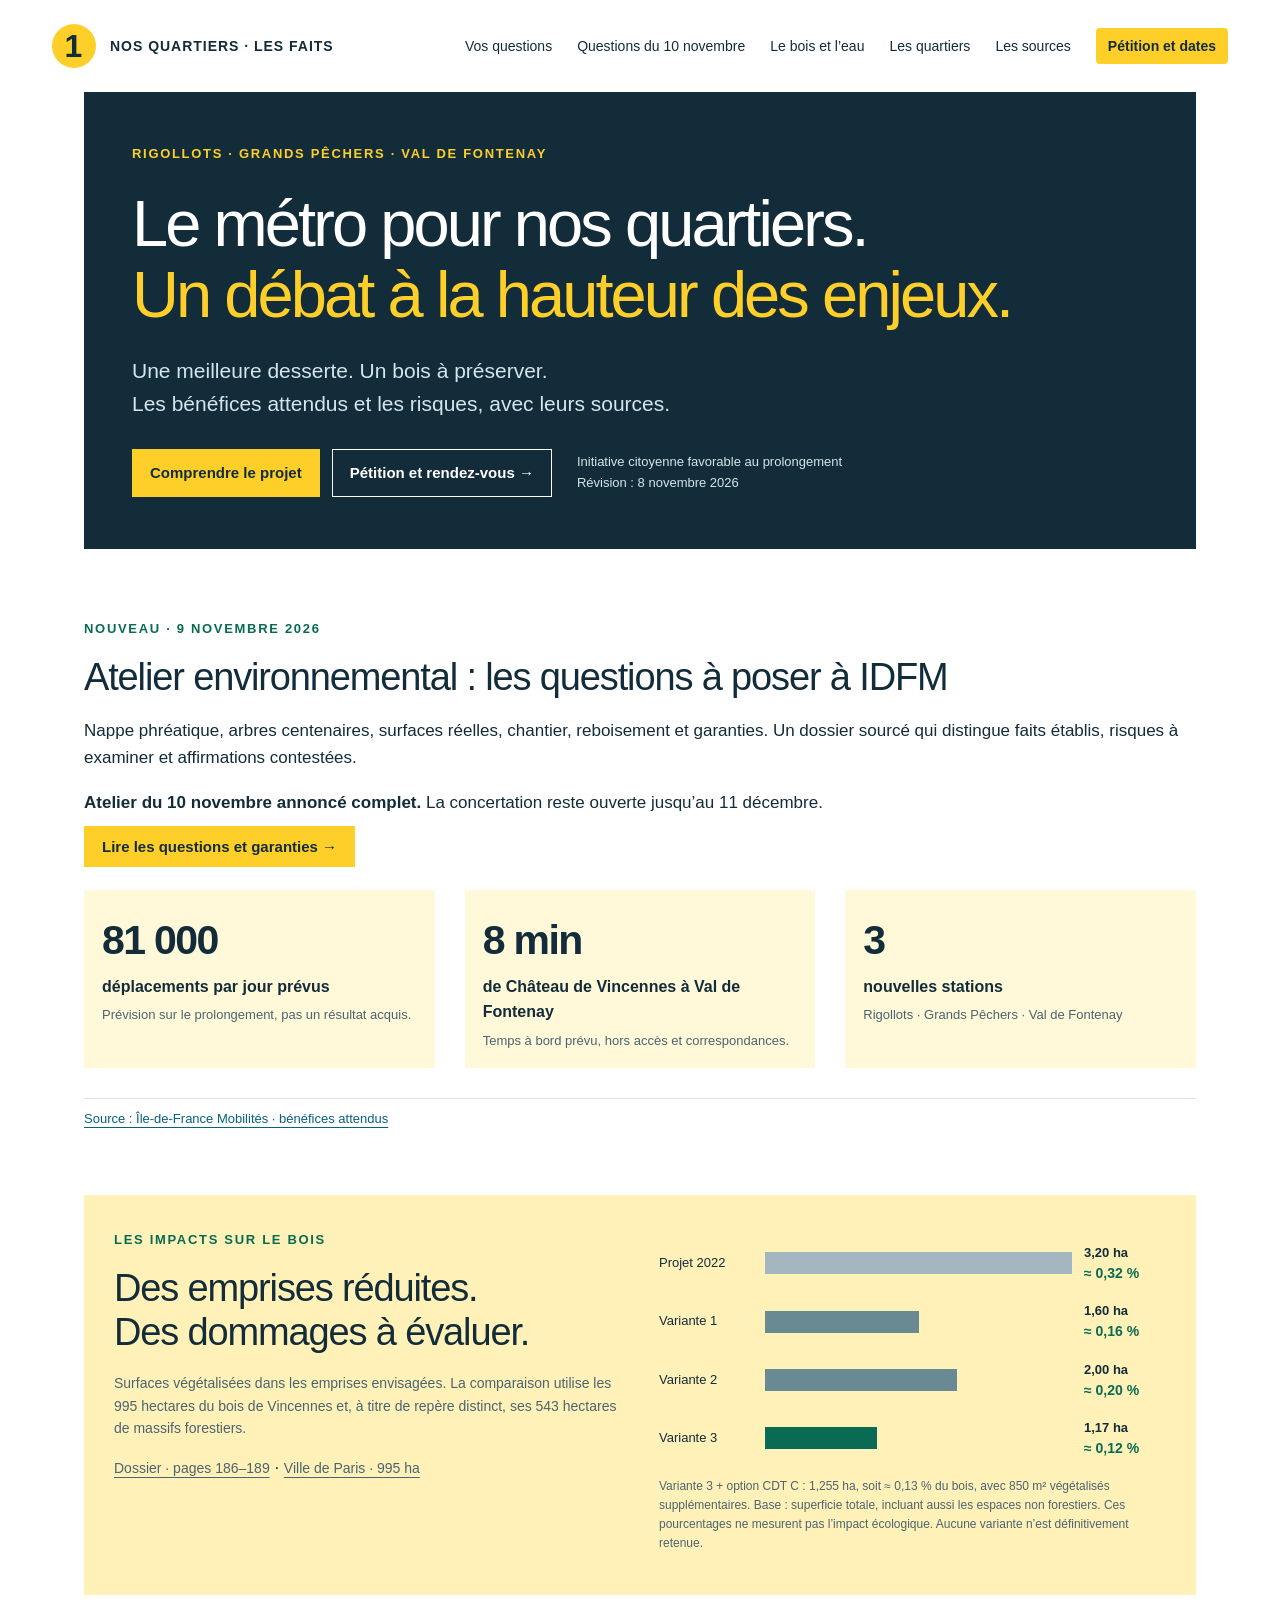
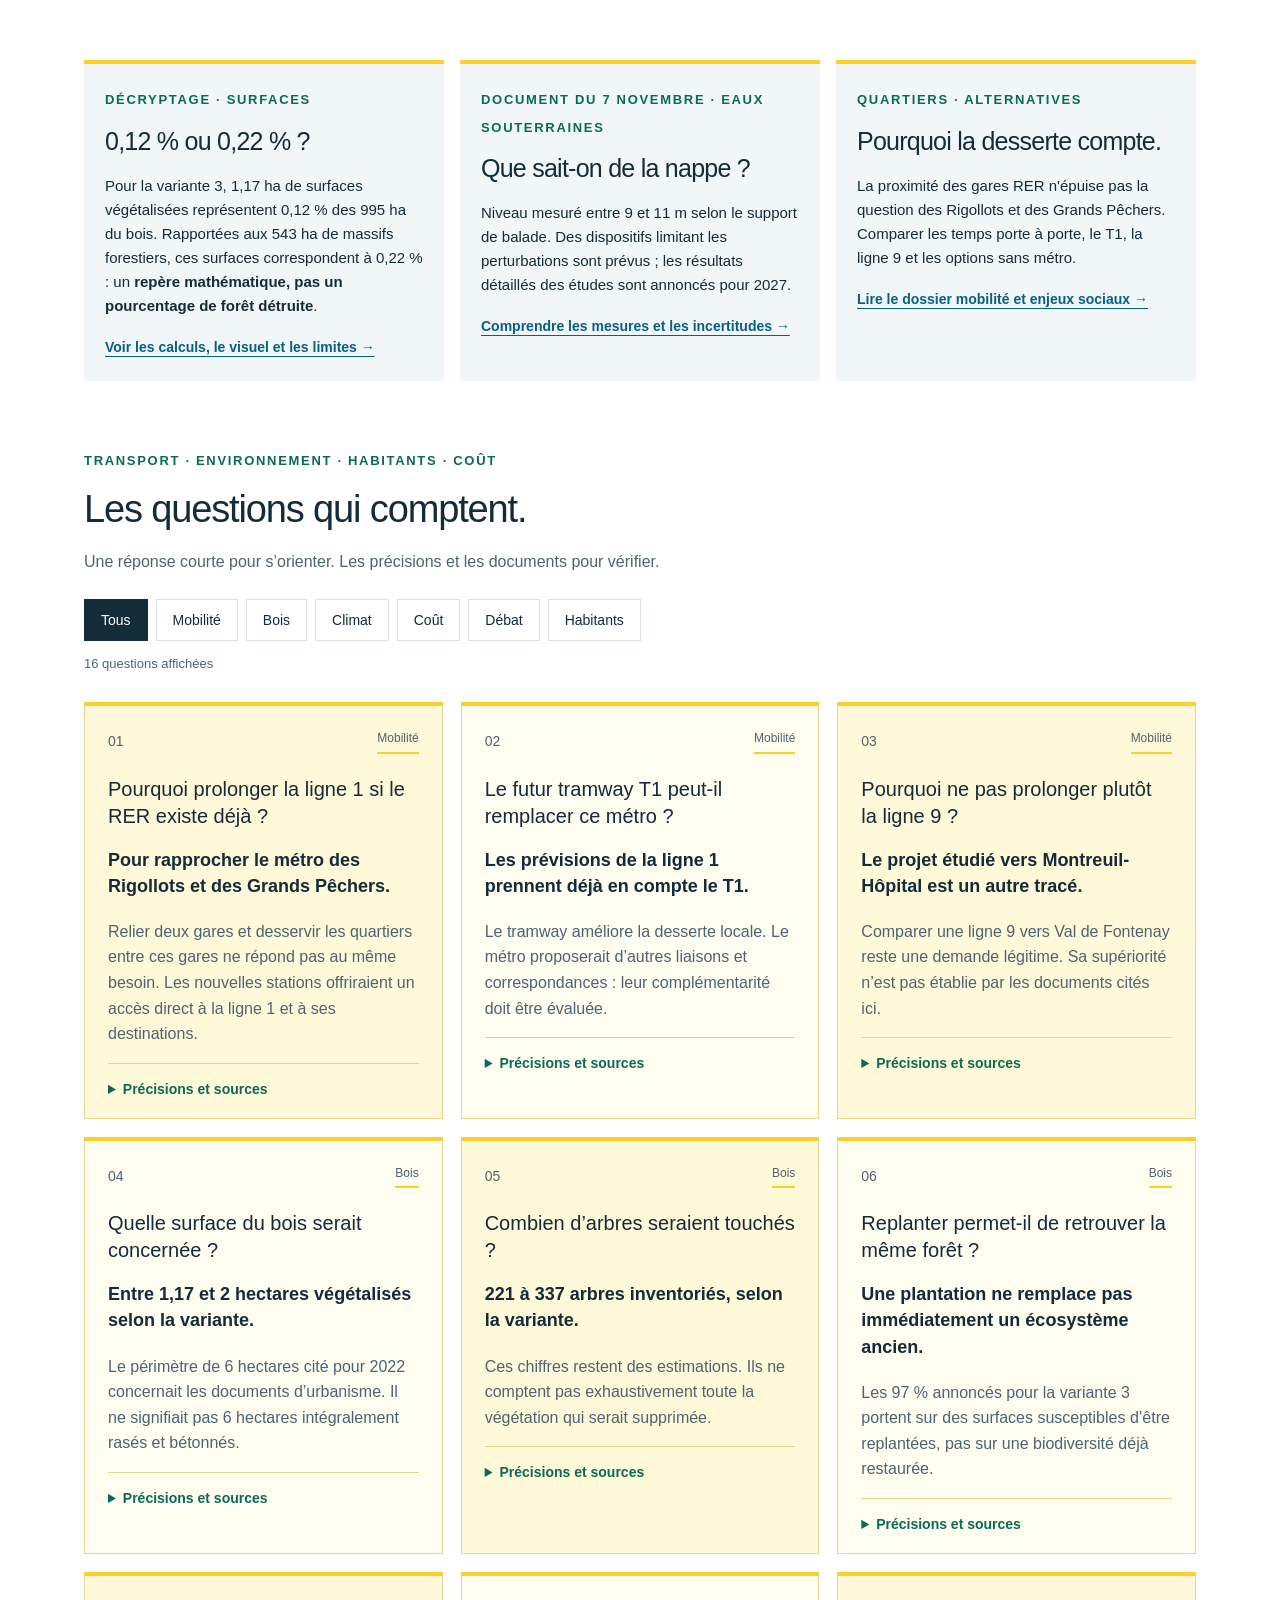
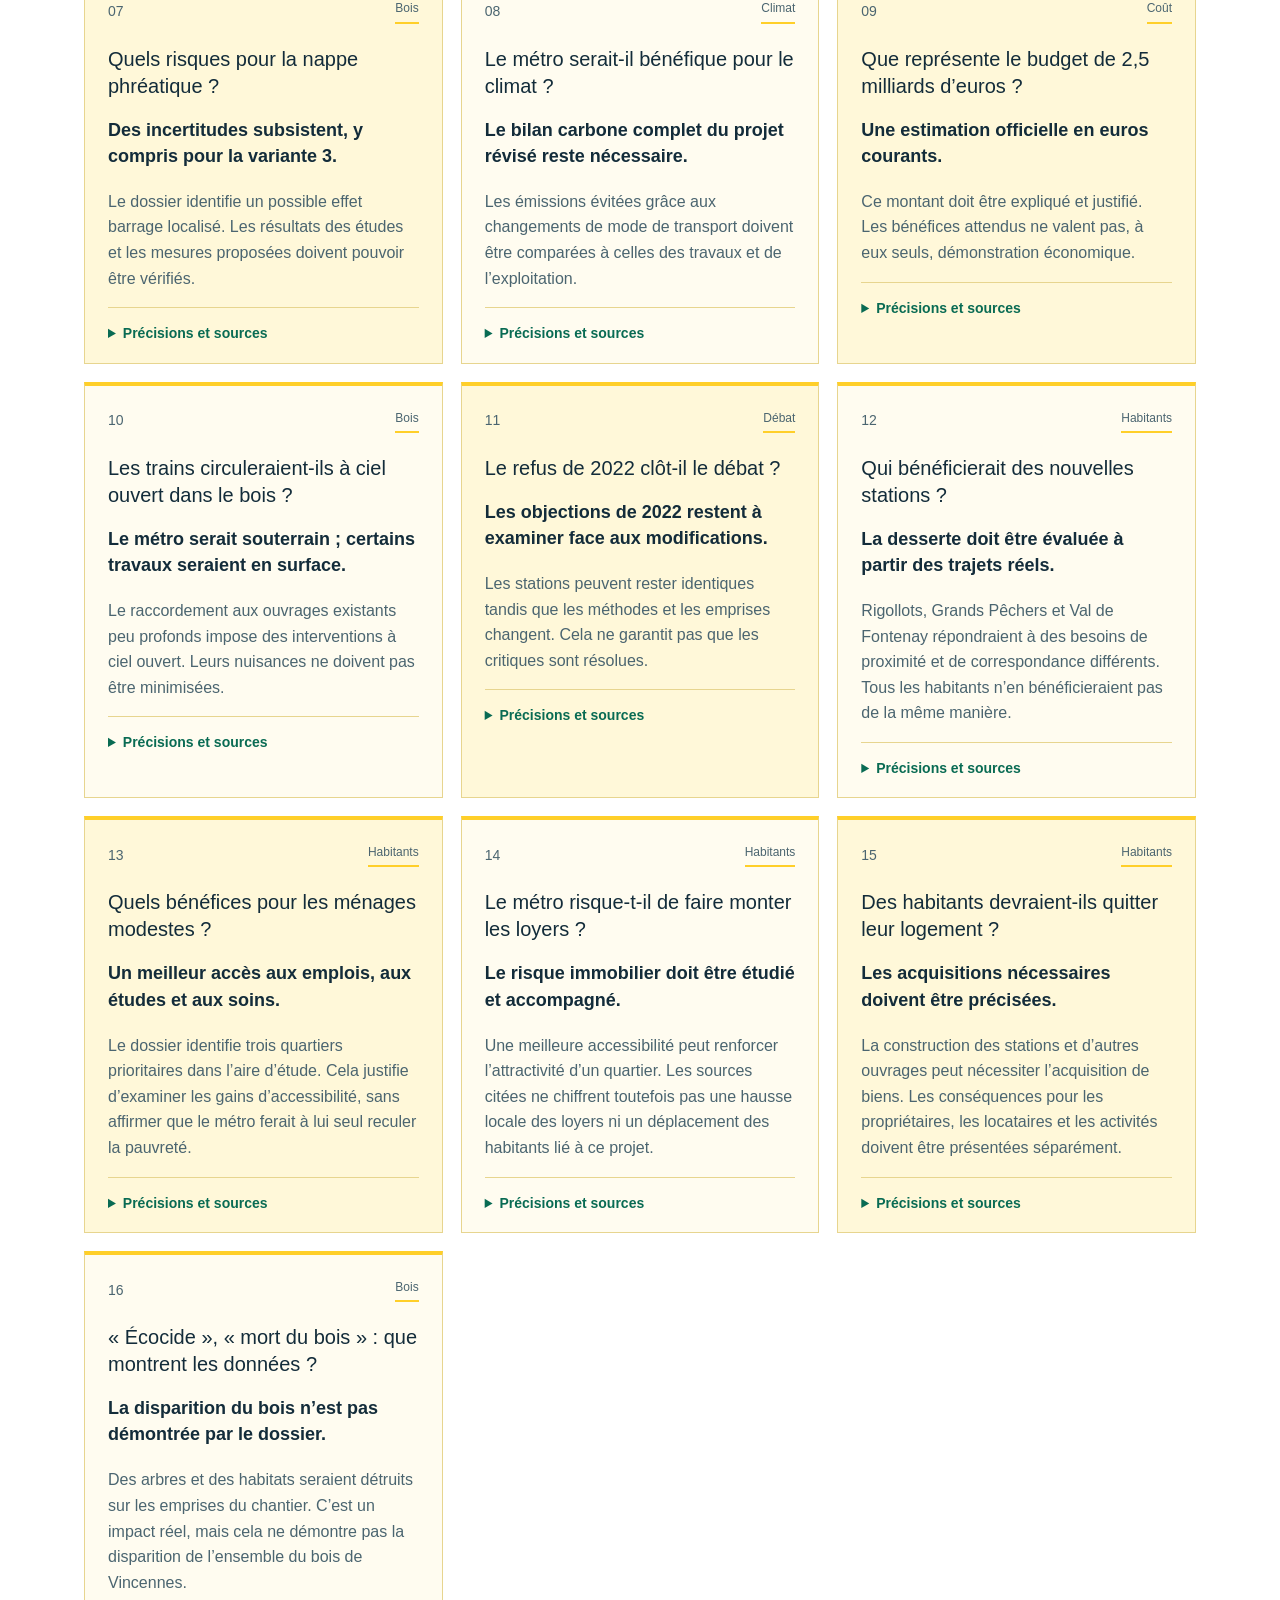
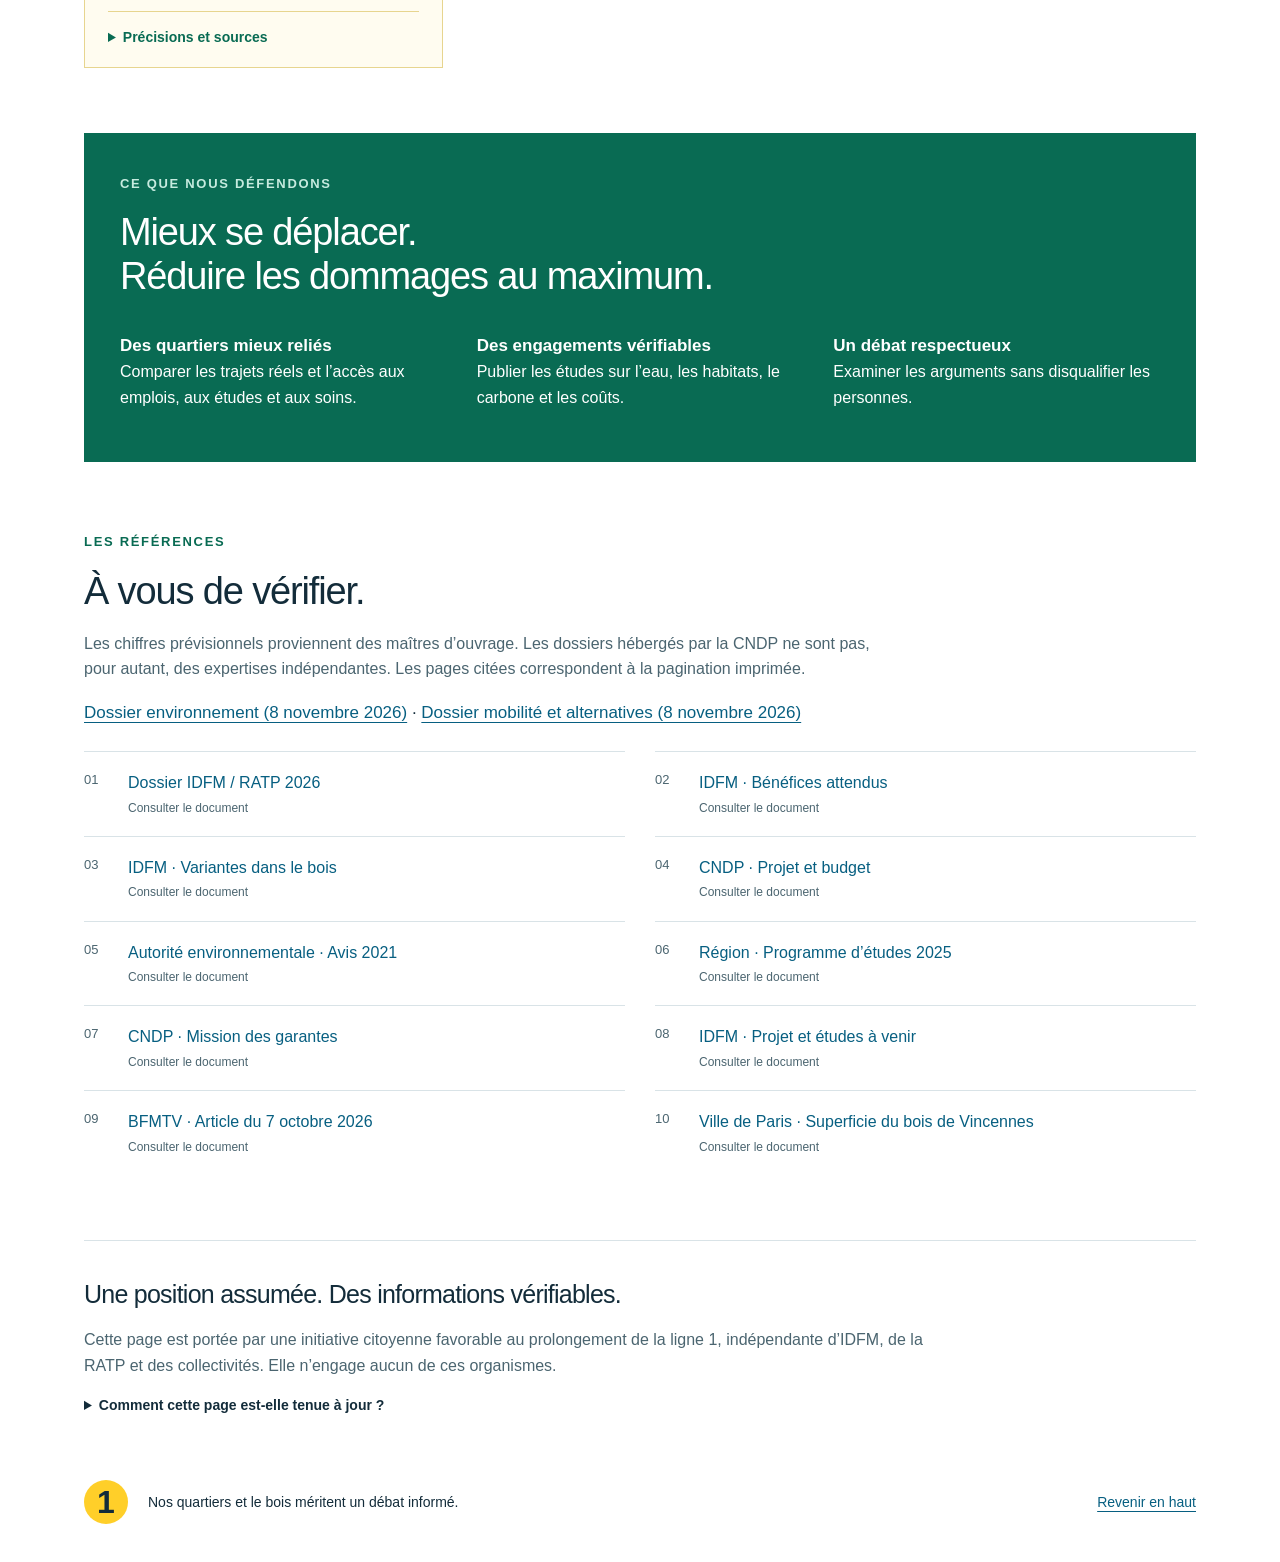
==== commit f5cbf714: "Mettre le dossier de l’atelier du 10 novembre en avant sur l’accueil" ====
--- a/index.html
+++ b/index.html
@@ -1,3 +1,3 @@
 <!doctype html>
 <html lang="fr"><head><meta charset="utf-8"><meta name="viewport" content="width=device-width,initial-scale=1"><title>Ligne 1 : les faits, les bénéfices et les questions ouvertes</title><meta name="description" content="Prolongement de la ligne 1 à Val de Fontenay : vérification des arguments, comparaison des variantes, impacts sur le bois et sources officielles. Initiative citoyenne favorable au projet."><meta property="og:title" content="Ligne 1 : comprendre, vérifier, débattre"><meta property="og:description" content="Les chiffres, leurs limites et les questions encore ouvertes. Une lecture sourcée du projet vers Rigollots, Grands Pêchers et Val de Fontenay."><meta name="theme-color" content="#142a38"><link rel="icon" type="image/svg+xml" href="data:image/svg+xml,%3Csvg xmlns='http://www.w3.org/2000/svg' viewBox='0 0 32 32'%3E%3Ccircle cx='16' cy='16' r='16' fill='%23ffcf32'/%3E%3Ctext x='16' y='24' text-anchor='middle' font-family='Arial' font-size='25' font-weight='bold' fill='%23142a38'%3E1%3C/text%3E%3C/svg%3E"><link rel="stylesheet" href="style.css"></head>
-<body><a class="skip" href="#main">Aller au contenu</a><header><a class="brand" href="#"><span class="line">1</span><span>NOS QUARTIERS · LES FAITS</span></a><nav aria-label="Navigation"><a href="#questions">Vos questions</a><a href="bois.html">Le bois et l’eau</a><a href="quartiers.html">Les quartiers</a><a href="#sources">Les sources</a><a class="nav-action" href="participer.html">Pétition et dates</a></nav></header><main id="main"><section class="hero"><div class="eyebrow">RIGOLLOTS · GRANDS PÊCHERS · VAL DE FONTENAY</div><h1>Le métro pour nos quartiers.<br><em>Un débat à la hauteur des enjeux.</em></h1><p>Une meilleure desserte. Un bois à préserver.<br>Les bénéfices attendus et les risques, avec leurs sources.</p><div class="hero-footer"><div class="hero-actions"><a class="button" href="#questions">Comprendre le projet</a><a class="button button-outline" href="participer.html">Pétition et rendez-vous →</a></div><span>Initiative citoyenne favorable au prolongement<br>Révision : 8 novembre 2026</span></div></section><section class="snapshot" aria-label="Les bénéfices attendus selon IDFM"><article><b>81 000</b><span>déplacements par jour prévus</span><small>Prévision sur le prolongement, pas un résultat acquis.</small></article><article><b>8 min</b><span>de Château de Vincennes à Val de Fontenay</span><small>Temps à bord prévu, hors accès et correspondances.</small></article><article><b>3</b><span>nouvelles stations</span><small>Rigollots · Grands Pêchers · Val de Fontenay</small></article></section><p class="metric-source"><a href="https://www.iledefrance-mobilites.fr/le-reseau/projets/metro1-valdefontenay/benefices-du-projet-m1">Source : Île-de-France Mobilités · bénéfices attendus</a></p><section class="comparison" id="bois"><div><span class="eyebrow">LES IMPACTS SUR LE BOIS</span><h2>Des emprises réduites.<br>Des dommages à évaluer.</h2><p>Surfaces végétalisées dans les emprises envisagées. La comparaison utilise les 995 hectares du bois de Vincennes et, à titre de repère distinct, ses 543 hectares de massifs forestiers.</p><a href="https://www.debatpublic.fr/sites/default/files/2026-09/K5TOo4u580md6bIL_ProlongementM1-DossierConcertation-Complet.pdf">Dossier · pages 186–189</a> · <a href="https://www.paris.fr/lieux/bois-de-vincennes-6598">Ville de Paris · 995 ha</a></div><div class="chart" role="img" aria-label="Emprises végétalisées : 2022, 3,20 hectares ; variante 1, 1,60 ; variante 2, 2 ; variante 3, 1,17. Parts de la superficie totale de 995 hectares : environ 0,32 pour cent, 0,16 pour cent, 0,20 pour cent et 0,12 pour cent respectivement"><div><span>Projet 2022</span><i style="--w:100%"></i><b>3,20 ha<small>≈ 0,32 %</small></b></div><div><span>Variante 1</span><i style="--w:50%"></i><b>1,60 ha<small>≈ 0,16 %</small></b></div><div><span>Variante 2</span><i style="--w:62.5%"></i><b>2,00 ha<small>≈ 0,20 %</small></b></div><div><span>Variante 3</span><i class="v3" style="--w:36.5625%"></i><b>1,17 ha<small>≈ 0,12 %</small></b></div><p>Variante 3 + option CDT C : 1,255 ha, soit ≈ 0,13 % du bois, avec 850 m² végétalisés supplémentaires. Base : superficie totale, incluant aussi les espaces non forestiers. Ces pourcentages ne mesurent pas l’impact écologique. Aucune variante n’est définitivement retenue.</p></div></section><section class="featured-evidence" aria-label="Nouvelles fiches d'information"><article><span class="eyebrow">DÉCRYPTAGE · SURFACES</span><h2>0,12 % ou 0,22 % ?</h2><p>Pour la variante 3, 1,17 ha de surfaces végétalisées représentent 0,12 % des 995 ha du bois. Rapportées aux 543 ha de massifs forestiers, ces surfaces correspondent à 0,22 % : un <strong>repère mathématique, pas un pourcentage de forêt détruite</strong>.</p><a href="bois.html#calcul">Voir les calculs, le visuel et les limites →</a></article><article><span class="eyebrow">DOCUMENT DU 7 NOVEMBRE · EAUX SOUTERRAINES</span><h2>Que sait-on de la nappe ?</h2><p>Niveau mesuré entre 9 et 11 m selon le support de balade. Des dispositifs limitant les perturbations sont prévus ; les résultats détaillés des études sont annoncés pour 2027.</p><a href="bois.html#eau">Comprendre les mesures et les incertitudes →</a></article><article><span class="eyebrow">QUARTIERS · ALTERNATIVES</span><h2>Pourquoi la desserte compte.</h2><p>La proximité des gares RER n'épuise pas la question des Rigollots et des Grands Pêchers. Comparer les temps porte à porte, le T1, la ligne 9 et les options sans métro.</p><a href="quartiers.html">Lire le dossier mobilité et enjeux sociaux →</a></article></section><section id="questions"><span class="eyebrow">TRANSPORT · ENVIRONNEMENT · HABITANTS · COÛT</span><h2>Les questions qui comptent.</h2><p class="intro">Une réponse courte pour s’orienter. Les précisions et les documents pour vérifier.</p><div class="filters" role="group" aria-label="Filtrer les questions par thème"><button data-filter="Tous" aria-pressed="true" class="active">Tous</button><button data-filter="Mobilité" aria-pressed="false" class="">Mobilité</button><button data-filter="Bois" aria-pressed="false" class="">Bois</button><button data-filter="Climat" aria-pressed="false" class="">Climat</button><button data-filter="Coût" aria-pressed="false" class="">Coût</button><button data-filter="Débat" aria-pressed="false" class="">Débat</button><button data-filter="Habitants" aria-pressed="false" class="">Habitants</button></div><p class="result-count" aria-live="polite">16 questions affichées</p><div class="grid" id="question-grid"><article class="fact" id="question-1" data-topic="Mobilité"><div class="fact-top"><span>01</span><span class="topic">Mobilité</span></div><h3>Pourquoi prolonger la ligne 1 si le RER existe déjà ?</h3><p class="takeaway">Pour rapprocher le métro des Rigollots et des Grands Pêchers.</p><p class="short-answer">Relier deux gares et desservir les quartiers entre ces gares ne répond pas au même besoin. Les nouvelles stations offriraient un accès direct à la ligne 1 et à ses destinations.</p><details><summary>Précisions et sources</summary><p>IDFM identifie ces quartiers comme éloignés du réseau structurant. L’intérêt réel dépend des domiciles, des destinations et des correspondances. Les 8 minutes annoncées entre Château de Vincennes et Val de Fontenay sont un temps à bord, pas un gain identique pour chaque habitant.</p><a class="ref" href="https://www.iledefrance-mobilites.fr/le-reseau/projets/metro1-valdefontenay/benefices-du-projet-m1" target="_blank" rel="noopener">IDFM · Bénéfices attendus<small>Bénéfices attendus</small></a><a class="permalink" href="#question-1">Lien vers cette réponse</a></details></article><article class="fact" id="question-2" data-topic="Mobilité"><div class="fact-top"><span>02</span><span class="topic">Mobilité</span></div><h3>Le futur tramway T1 peut-il remplacer ce métro ?</h3><p class="takeaway">Les prévisions de la ligne 1 prennent déjà en compte le T1.</p><p class="short-answer">Le tramway améliore la desserte locale. Le métro proposerait d’autres liaisons et correspondances : leur complémentarité doit être évaluée.</p><details><summary>Précisions et sources</summary><p>Le modèle du dossier intègre le futur T1, la ligne 15 et le Bus Bords de Marne. Il prévoit néanmoins une fréquentation du prolongement. Ce résultat ne suffit pas à prouver son équilibre économique. Le dossier situe le futur T1 à environ 600 m de la station Grands Pêchers envisagée : cela ne décrit pas la distance de tous les logements au tram.</p><a class="ref" href="https://www.debatpublic.fr/sites/default/files/2026-09/K5TOo4u580md6bIL_ProlongementM1-DossierConcertation-Complet.pdf" target="_blank" rel="noopener">Dossier IDFM / RATP 2026<small>p. 128–129 et 142–143</small></a><a class="permalink" href="#question-2">Lien vers cette réponse</a></details></article><article class="fact" id="question-3" data-topic="Mobilité"><div class="fact-top"><span>03</span><span class="topic">Mobilité</span></div><h3>Pourquoi ne pas prolonger plutôt la ligne 9 ?</h3><p class="takeaway">Le projet étudié vers Montreuil-Hôpital est un autre tracé.</p><p class="short-answer">Comparer une ligne 9 vers Val de Fontenay reste une demande légitime. Sa supériorité n’est pas établie par les documents cités ici.</p><details><summary>Précisions et sources</summary><p>Le programme régional de 2025 prévoit des études M9 vers Montreuil-Hôpital : diagnostic, variantes, coûts et première appréciation environnementale. Cela ne constitue pas une comparaison avec un tracé M9 via Grands Pêchers et Val de Fontenay. Il faut demander si cette variante a été étudiée et obtenir ses résultats, sans la déclarer impossible ni meilleure par principe.</p><a class="ref" href="https://www.iledefrance.fr/actes/deliberations/CP2025-123RAP.pdf" target="_blank" rel="noopener">Région · Programme d’études 2025<small>p. 125–127</small></a><a class="ref" href="quartiers.html#alternatives">Comparer la ligne 9, le T1, le RER et les bus</a><a class="permalink" href="#question-3">Lien vers cette réponse</a></details></article><article class="fact" id="question-4" data-topic="Bois"><div class="fact-top"><span>04</span><span class="topic">Bois</span></div><h3>Quelle surface du bois serait concernée ?</h3><p class="takeaway">Entre 1,17 et 2 hectares végétalisés selon la variante.</p><p class="short-answer">Le périmètre de 6 hectares cité pour 2022 concernait les documents d’urbanisme. Il ne signifiait pas 6 hectares intégralement rasés et bétonnés.</p><details><summary>Précisions et sources</summary><p>Il faut distinguer chantier total et espaces végétalisés : la variante 3 représente 2,12 ha de chantier, dont 1,17 ha végétalisé. L’option C du centre de dépannage ajouterait environ 850 m² végétalisés et 3 arbres dans le bois. La surface ne mesure pas, à elle seule, la valeur des habitats ni les effets indirects.</p><a class="ref" href="https://www.debatpublic.fr/sites/default/files/2026-09/K5TOo4u580md6bIL_ProlongementM1-DossierConcertation-Complet.pdf" target="_blank" rel="noopener">Dossier IDFM / RATP 2026<small>p. 186–189</small></a><a class="ref" href="bois.html#calcul">Comparaison 0,12 % / 0,22 % et tableau des variantes</a><a class="permalink" href="#question-4">Lien vers cette réponse</a></details></article><article class="fact" id="question-5" data-topic="Bois"><div class="fact-top"><span>05</span><span class="topic">Bois</span></div><h3>Combien d’arbres seraient touchés ?</h3><p class="takeaway">221 à 337 arbres inventoriés, selon la variante.</p><p class="short-answer">Ces chiffres restent des estimations. Ils ne comptent pas exhaustivement toute la végétation qui serait supprimée.</p><details><summary>Précisions et sources</summary><p>221 correspond à la variante 3 ; 274 à la variante 1 ; 337 à la variante 2. L’inventaire recense notamment tous les troncs de plus de 17,5 cm de diamètre et certains petits sujets présentant un intérêt particulier. Le chêne remarquable est éloigné de l’emprise de la variante 3, mais proche de celles des variantes 1 et 2. Aucun âge exact n’est affirmé ici.</p><a class="ref" href="https://www.debatpublic.fr/sites/default/files/2026-09/K5TOo4u580md6bIL_ProlongementM1-DossierConcertation-Complet.pdf" target="_blank" rel="noopener">Dossier IDFM / RATP 2026<small>p. 152–153, 174–175, 186–189 et annexe</small></a><a class="permalink" href="#question-5">Lien vers cette réponse</a></details></article><article class="fact" id="question-6" data-topic="Bois"><div class="fact-top"><span>06</span><span class="topic">Bois</span></div><h3>Replanter permet-il de retrouver la même forêt ?</h3><p class="takeaway">Une plantation ne remplace pas immédiatement un écosystème ancien.</p><p class="short-answer">Les 97 % annoncés pour la variante 3 portent sur des surfaces susceptibles d’être replantées, pas sur une biodiversité déjà restaurée.</p><details><summary>Précisions et sources</summary><p>Le dossier décrit des habitats à enjeux, une flore patrimoniale et une mare en bordure de la variante 3. Les essences, la taille des plants, les résultats écologiques attendus et les engagements de suivi doivent être précisés. Affirmer que seuls des arbustes seraient plantés n’est pas établi ici. Le retour à une vocation boisée ne rétablit pas automatiquement la protection d’espace boisé classé.</p><a class="ref" href="https://www.debatpublic.fr/sites/default/files/2026-09/K5TOo4u580md6bIL_ProlongementM1-DossierConcertation-Complet.pdf" target="_blank" rel="noopener">Dossier IDFM / RATP 2026<small>p. 174–175 et 186–189</small></a><a class="permalink" href="#question-6">Lien vers cette réponse</a></details></article><article class="fact" id="question-7" data-topic="Bois"><div class="fact-top"><span>07</span><span class="topic">Bois</span></div><h3>Quels risques pour la nappe phréatique ?</h3><p class="takeaway">Des incertitudes subsistent, y compris pour la variante 3.</p><p class="short-answer">Le dossier identifie un possible effet barrage localisé. Les résultats des études et les mesures proposées doivent pouvoir être vérifiés.</p><details><summary>Précisions et sources</summary><p>Le niveau de nappe est indiqué comme incertain et des reconnaissances sont annoncées. La variante 3 évite certaines difficultés techniques des autres variantes, sans supprimer tout risque hydrogéologique. Identifier un risque ne démontre ni qu’il se produira ni qu’il est maîtrisé.</p><a class="ref" href="https://www.debatpublic.fr/sites/default/files/2026-09/K5TOo4u580md6bIL_ProlongementM1-DossierConcertation-Complet.pdf" target="_blank" rel="noopener">Dossier IDFM / RATP 2026<small>p. 174–175 et 188–189</small></a><a class="ref" href="bois.html#eau">Fiche actualisée · niveau de nappe de 9 à 11 mètres, dispositifs techniques et résultats attendus en 2027</a><a class="permalink" href="#question-7">Lien vers cette réponse</a></details></article><article class="fact" id="question-8" data-topic="Climat"><div class="fact-top"><span>08</span><span class="topic">Climat</span></div><h3>Le métro serait-il bénéfique pour le climat ?</h3><p class="takeaway">Le bilan carbone complet du projet révisé reste nécessaire.</p><p class="short-answer">Les émissions évitées grâce aux changements de mode de transport doivent être comparées à celles des travaux et de l’exploitation.</p><details><summary>Précisions et sources</summary><p>L’Autorité environnementale avait critiqué les calculs du dossier précédent, notamment l’absence d’évaluation des émissions de construction. Son avis de 2021 ne permet pas d’affirmer un bilan positif pour les nouvelles variantes, ni un délai précis de retour carbone. Le résultat dépend notamment du report depuis la voiture, des distances parcourues, de l’évolution du parc automobile et de la durée d’évaluation.</p><a class="ref" href="https://www.igedd.developpement-durable.gouv.fr/IMG/pdf/210519_prolongement_l1_metro_93_94_delibere_cle0d175d.pdf" target="_blank" rel="noopener">Autorité environnementale · Avis 2021<small>p. 22–23</small></a><a class="permalink" href="#question-8">Lien vers cette réponse</a></details></article><article class="fact" id="question-9" data-topic="Coût"><div class="fact-top"><span>09</span><span class="topic">Coût</span></div><h3>Que représente le budget de 2,5 milliards d’euros ?</h3><p class="takeaway">Une estimation officielle en euros courants.</p><p class="short-answer">Ce montant doit être expliqué et justifié. Les bénéfices attendus ne valent pas, à eux seuls, démonstration économique.</p><details><summary>Précisions et sources</summary><p>La CNDP publie 2,5 Md€ courants, à partir d’une estimation de 1,49 Md€ HT aux prix de décembre 2017 actualisée selon des hypothèses et le calendrier. Les 1,7 Md€ constants cités par IDFM dans BFMTV utilisent une autre base. Il faut comparer dates, périmètres et inflation. Un nouveau bilan socio-économique est annoncé ; l’utilité publique n’est pas acquise.</p><a class="ref" href="https://www.debatpublic.fr/prolongement-de-la-ligne-1-du-metro-entre-chateau-de-vincennes-et-val-de-fontenay-8551" target="_blank" rel="noopener">CNDP · Projet et budget<small>Coût au stade de la saisine</small></a><a class="ref" href="https://www.iledefrance-mobilites.fr/le-reseau/projets/metro1-valdefontenay/le-projet-m1" target="_blank" rel="noopener">IDFM · nouveau bilan annoncé</a><a class="permalink" href="#question-9">Lien vers cette réponse</a></details></article><article class="fact" id="question-10" data-topic="Bois"><div class="fact-top"><span>10</span><span class="topic">Bois</span></div><h3>Les trains circuleraient-ils à ciel ouvert dans le bois ?</h3><p class="takeaway">Le métro serait souterrain ; certains travaux seraient en surface.</p><p class="short-answer">Le raccordement aux ouvrages existants peu profonds impose des interventions à ciel ouvert. Leurs nuisances ne doivent pas être minimisées.</p><details><summary>Précisions et sources</summary><p>Il faut distinguer le fonctionnement futur de la ligne et les méthodes du chantier. De même, le calendrier global annoncé, de 2033 à 2040 sous conditions, ne démontre pas dix ans de travaux localisés dans le bois. La durée et le phasage du raccordement doivent être précisés.</p><a class="ref" href="https://www.iledefrance-mobilites.fr/le-reseau/projets/metro1-valdefontenay/bois-de-vincennes-m1" target="_blank" rel="noopener">IDFM · Variantes dans le bois<small>Méthodes de raccordement ; calendrier : dossier p. 98–99</small></a><a class="ref" href="https://www.debatpublic.fr/sites/default/files/2026-09/K5TOo4u580md6bIL_ProlongementM1-DossierConcertation-Complet.pdf" target="_blank" rel="noopener">Dossier 2026 · calendrier, p. 98–99</a><a class="permalink" href="#question-10">Lien vers cette réponse</a></details></article><article class="fact" id="question-11" data-topic="Débat"><div class="fact-top"><span>11</span><span class="topic">Débat</span></div><h3>Le refus de 2022 clôt-il le débat ?</h3><p class="takeaway">Les objections de 2022 restent à examiner face aux modifications.</p><p class="short-answer">Les stations peuvent rester identiques tandis que les méthodes et les emprises changent. Cela ne garantit pas que les critiques sont résolues.</p><details><summary>Précisions et sources</summary><p>L’avis défavorable de la commission d’enquête de 2022 est réel ; une commission d’enquête n’est pas un tribunal. La concertation actuelle porte sur l’opportunité et les alternatives, dont l’absence de projet. Les garantes ont une mission de neutralité et d’indépendance. Les protections du bois nécessitent des procédures spécifiques, pas des autorisations déjà obtenues.</p><a class="ref" href="https://www.debatpublic.fr/sites/default/files/2026-02/LM_LIGNE_1_VINCENNES_FONTENAY%20Sign%C3%A9%20MP.pdf" target="_blank" rel="noopener">CNDP · Mission des garantes<small>p. 1–3 ; dossier p. 16–21 et 188–189</small></a><a class="ref" href="https://www.debatpublic.fr/sites/default/files/2026-09/K5TOo4u580md6bIL_ProlongementM1-DossierConcertation-Complet.pdf" target="_blank" rel="noopener">Dossier 2026 · p. 16–21 et 188–189</a><a class="permalink" href="#question-11">Lien vers cette réponse</a></details></article><article class="fact" id="question-12" data-topic="Habitants"><div class="fact-top"><span>12</span><span class="topic">Habitants</span></div><h3>Qui bénéficierait des nouvelles stations ?</h3><p class="takeaway">La desserte doit être évaluée à partir des trajets réels.</p><p class="short-answer">Rigollots, Grands Pêchers et Val de Fontenay répondraient à des besoins de proximité et de correspondance différents. Tous les habitants n’en bénéficieraient pas de la même manière.</p><details><summary>Précisions et sources</summary><p>Comparer les options demande de regarder les populations accessibles à pied, en bus ou à vélo, les destinations utiles et les temps porte à porte. Le relief, les difficultés de marche et la qualité des correspondances comptent autant que la distance sur une carte. Une fréquentation prévue ne représente pas autant d’habitants distincts.</p><a class="ref" href="https://www.debatpublic.fr/sites/default/files/2026-09/K5TOo4u580md6bIL_ProlongementM1-DossierConcertation-Complet.pdf" target="_blank" rel="noopener">Dossier IDFM / RATP 2026<small>Diagnostic territorial, p. 34–35 ; fréquentation, p. 142–147</small></a><a class="permalink" href="#question-12">Lien vers cette réponse</a></details></article><article class="fact" id="question-13" data-topic="Habitants"><div class="fact-top"><span>13</span><span class="topic">Habitants</span></div><h3>Quels bénéfices pour les ménages modestes ?</h3><p class="takeaway">Un meilleur accès aux emplois, aux études et aux soins.</p><p class="short-answer">Le dossier identifie trois quartiers prioritaires dans l’aire d’étude. Cela justifie d’examiner les gains d’accessibilité, sans affirmer que le métro ferait à lui seul reculer la pauvreté.</p><details><summary>Précisions et sources</summary><p>Le classement en quartier prioritaire décrit un enjeu social ; il ne signifie pas que tous ses habitants seraient directement desservis. Il faut comparer les gains de temps et de fiabilité selon les revenus, la possession d’une voiture et les horaires de travail. Les bénéfices attendus doivent pouvoir profiter aux habitants actuels.</p><a class="ref" href="https://www.debatpublic.fr/sites/default/files/2026-09/K5TOo4u580md6bIL_ProlongementM1-DossierConcertation-Complet.pdf" target="_blank" rel="noopener">Dossier IDFM / RATP 2026<small>Diagnostic territorial, p. 34–35</small></a><a class="permalink" href="#question-13">Lien vers cette réponse</a></details></article><article class="fact" id="question-14" data-topic="Habitants"><div class="fact-top"><span>14</span><span class="topic">Habitants</span></div><h3>Le métro risque-t-il de faire monter les loyers ?</h3><p class="takeaway">Le risque immobilier doit être étudié et accompagné.</p><p class="short-answer">Une meilleure accessibilité peut renforcer l’attractivité d’un quartier. Les sources citées ne chiffrent toutefois pas une hausse locale des loyers ni un déplacement des habitants lié à ce projet.</p><details><summary>Précisions et sources</summary><p>Prix de vente, loyers et fiscalité ne sont pas le même sujet. Il faut évaluer les risques de spéculation et de départ contraint des ménages modestes, puis préciser les protections envisagées avec les collectivités et les bailleurs : maintien du logement abordable, suivi des loyers et accompagnement des habitants. Ce sont des mesures à discuter, pas des engagements déjà acquis.</p><a class="ref" href="https://www.debatpublic.fr/sites/default/files/2026-09/K5TOo4u580md6bIL_ProlongementM1-DossierConcertation-Complet.pdf" target="_blank" rel="noopener">Dossier IDFM / RATP 2026<small>Diagnostic territorial ; effets sur le logement à approfondir</small></a><a class="permalink" href="#question-14">Lien vers cette réponse</a></details></article><article class="fact" id="question-15" data-topic="Habitants"><div class="fact-top"><span>15</span><span class="topic">Habitants</span></div><h3>Des habitants devraient-ils quitter leur logement ?</h3><p class="takeaway">Les acquisitions nécessaires doivent être précisées.</p><p class="short-answer">La construction des stations et d’autres ouvrages peut nécessiter l’acquisition de biens. Les conséquences pour les propriétaires, les locataires et les activités doivent être présentées séparément.</p><details><summary>Précisions et sources</summary><p>La présentation du projet prévoit des emprises sur du bâti existant pour certaines stations. Une emprise d’étude ne constitue pas une décision individuelle d’expropriation. Les variantes retenues conditionneraient les besoins définitifs. Les personnes concernées doivent obtenir des réponses sur les biens touchés, le calendrier, l’indemnisation, le relogement éventuel et la continuité des activités. Aucun nombre de logements à supprimer n’est affirmé ici.</p><a class="ref" href="https://www.debatpublic.fr/sites/default/files/2026-09/K5TOo4u580md6bIL_ProlongementM1-DossierConcertation-Complet.pdf" target="_blank" rel="noopener">Dossier IDFM / RATP 2026<small>Stations et emprises ; calendrier, p. 98–99</small></a><a class="permalink" href="#question-15">Lien vers cette réponse</a></details></article><article class="fact" id="question-16" data-topic="Bois"><div class="fact-top"><span>16</span><span class="topic">Bois</span></div><h3>« Écocide », « mort du bois » : que montrent les données ?</h3><p class="takeaway">La disparition du bois n’est pas démontrée par le dossier.</p><p class="short-answer">Des arbres et des habitats seraient détruits sur les emprises du chantier. C’est un impact réel, mais cela ne démontre pas la disparition de l’ensemble du bois de Vincennes.</p><details><summary>Précisions et sources</summary><p>Pour le raccordement, les emprises végétalisées de 1,17 à 2 hectares représentent environ 0,12 % à 0,20 % des 995 hectares de superficie totale du bois indiqués par la Ville de Paris. Pour la variante 3 avec l’option C du centre de dépannage, 1,255 hectare correspond à environ 0,13 %. Le calcul est : emprise en hectares ÷ 995 × 100. À titre de comparaison, 1,17 ha ÷ 543 ha de massifs forestiers × 100 = 0,22 % ; cela ne représente pas la fraction de forêt effectivement détruite. Voir la fiche détaillée pour les différentes variantes. Le dénominateur comprend aussi les espaces non forestiers : ce n’est pas un pourcentage des seuls massifs forestiers, ni de la biodiversité perdue. Ces surfaces ne résument pas les enjeux : la qualité des habitats, les espèces, les sols, l’eau et les effets indirects doivent aussi être examinés. Le terme « écocide » ne remplace pas cette évaluation et sa qualification ne peut être tenue pour établie par la seule annonce d’abattages. À l’inverse, une petite emprise ne prouve pas l’absence de dommages graves à l’échelle locale. Les replantations envisagées ne garantissent pas une restauration immédiate des milieux.</p><a class="ref" href="https://www.debatpublic.fr/sites/default/files/2026-09/K5TOo4u580md6bIL_ProlongementM1-DossierConcertation-Complet.pdf" target="_blank" rel="noopener">Dossier IDFM / RATP 2026<small>p. 174–175 et 186–189</small></a><a class="ref" href="https://www.paris.fr/lieux/bois-de-vincennes-6598" target="_blank" rel="noopener">Ville de Paris · superficie totale : 995 ha ; massifs forestiers : 543 ha</a><a class="ref" href="https://www.bfmtv.com/environnement/la-mort-de-la-foret-les-opposants-au-projet-d-extension-de-la-ligne-1-du-metro-se-mobilisent-a-vincennes_AN-202610070667.html" target="_blank" rel="noopener">BFMTV · contexte de l’expression « mort de la forêt », 7 octobre 2026</a><a class="ref" href="bois.html#calcul">Explication et graphique des petits carrés · 0,22 %</a><a class="permalink" href="#question-16">Lien vers cette réponse</a></details></article></div></section><section class="bottom-line"><span class="eyebrow">CE QUE NOUS DÉFENDONS</span><h2>Mieux se déplacer.<br>Réduire les dommages au maximum.</h2><div><p><strong>Des quartiers mieux reliés</strong><br>Comparer les trajets réels et l’accès aux emplois, aux études et aux soins.</p><p><strong>Des engagements vérifiables</strong><br>Publier les études sur l’eau, les habitats, le carbone et les coûts.</p><p><strong>Un débat respectueux</strong><br>Examiner les arguments sans disqualifier les personnes.</p></div></section><section id="sources"><span class="eyebrow">LES RÉFÉRENCES</span><h2>À vous de vérifier.</h2><p class="intro">Les chiffres prévisionnels proviennent des maîtres d’ouvrage. Les dossiers hébergés par la CNDP ne sont pas, pour autant, des expertises indépendantes. Les pages citées correspondent à la pagination imprimée.</p><p><a href="bois.html">Dossier environnement (8 novembre 2026)</a> · <a href="quartiers.html">Dossier mobilité et alternatives (8 novembre 2026)</a></p><div class="source-grid"><a href="https://www.debatpublic.fr/sites/default/files/2026-09/K5TOo4u580md6bIL_ProlongementM1-DossierConcertation-Complet.pdf" target="_blank" rel="noopener"><span>01</span><strong>Dossier IDFM / RATP 2026</strong><small>Consulter le document</small></a><a href="https://www.iledefrance-mobilites.fr/le-reseau/projets/metro1-valdefontenay/benefices-du-projet-m1" target="_blank" rel="noopener"><span>02</span><strong>IDFM · Bénéfices attendus</strong><small>Consulter le document</small></a><a href="https://www.iledefrance-mobilites.fr/le-reseau/projets/metro1-valdefontenay/bois-de-vincennes-m1" target="_blank" rel="noopener"><span>03</span><strong>IDFM · Variantes dans le bois</strong><small>Consulter le document</small></a><a href="https://www.debatpublic.fr/prolongement-de-la-ligne-1-du-metro-entre-chateau-de-vincennes-et-val-de-fontenay-8551" target="_blank" rel="noopener"><span>04</span><strong>CNDP · Projet et budget</strong><small>Consulter le document</small></a><a href="https://www.igedd.developpement-durable.gouv.fr/IMG/pdf/210519_prolongement_l1_metro_93_94_delibere_cle0d175d.pdf" target="_blank" rel="noopener"><span>05</span><strong>Autorité environnementale · Avis 2021</strong><small>Consulter le document</small></a><a href="https://www.iledefrance.fr/actes/deliberations/CP2025-123RAP.pdf" target="_blank" rel="noopener"><span>06</span><strong>Région · Programme d’études 2025</strong><small>Consulter le document</small></a><a href="https://www.debatpublic.fr/sites/default/files/2026-02/LM_LIGNE_1_VINCENNES_FONTENAY%20Sign%C3%A9%20MP.pdf" target="_blank" rel="noopener"><span>07</span><strong>CNDP · Mission des garantes</strong><small>Consulter le document</small></a><a href="https://www.iledefrance-mobilites.fr/le-reseau/projets/metro1-valdefontenay/le-projet-m1" target="_blank" rel="noopener"><span>08</span><strong>IDFM · Projet et études à venir</strong><small>Consulter le document</small></a><a href="https://www.bfmtv.com/environnement/la-mort-de-la-foret-les-opposants-au-projet-d-extension-de-la-ligne-1-du-metro-se-mobilisent-a-vincennes_AN-202610070667.html" target="_blank" rel="noopener"><span>09</span><strong>BFMTV · Article du 7 octobre 2026</strong><small>Consulter le document</small></a><a href="https://www.paris.fr/lieux/bois-de-vincennes-6598" target="_blank" rel="noopener"><span>10</span><strong>Ville de Paris · Superficie du bois de Vincennes</strong><small>Consulter le document</small></a></div></section><section class="method"><h2>Une position assumée. Des informations vérifiables.</h2><p>Cette page est portée par une initiative citoyenne favorable au prolongement de la ligne 1, indépendante d’IDFM, de la RATP et des collectivités. Elle n’engage aucun de ces organismes.</p><details><summary>Comment cette page est-elle tenue à jour ?</summary><p>Dernière révision : 8 novembre 2026. Nouveaux dossiers : bois, eau et mobilité. Les faits, les prévisions et les questions non résolues sont distingués. Une conclusion non établie par les sources consultées n’est pas déclarée impossible. La page n’est pas actualisée automatiquement.</p><p>Une correction doit préciser la réponse concernée, le document, sa date et sa page. Les prochaines corrections seront datées ici. Les deux dossiers complémentaires détaillent les calculs et les résultats préliminaires présentés le 7 novembre.</p></details></section></main><footer><span class="line">1</span><p>Nos quartiers et le bois méritent un débat informé.</p><a href="#">Revenir en haut</a></footer><script src="app.js"></script></body></html>
+<body><a class="skip" href="#main">Aller au contenu</a><header><a class="brand" href="#"><span class="line">1</span><span>NOS QUARTIERS · LES FAITS</span></a><nav aria-label="Navigation"><a href="#questions">Vos questions</a><a href="questions-atelier.html">Questions du 10 novembre</a><a href="bois.html">Le bois et l’eau</a><a href="quartiers.html">Les quartiers</a><a href="#sources">Les sources</a><a class="nav-action" href="participer.html">Pétition et dates</a></nav></header><main id="main"><section class="hero"><div class="eyebrow">RIGOLLOTS · GRANDS PÊCHERS · VAL DE FONTENAY</div><h1>Le métro pour nos quartiers.<br><em>Un débat à la hauteur des enjeux.</em></h1><p>Une meilleure desserte. Un bois à préserver.<br>Les bénéfices attendus et les risques, avec leurs sources.</p><div class="hero-footer"><div class="hero-actions"><a class="button" href="#questions">Comprendre le projet</a><a class="button button-outline" href="participer.html">Pétition et rendez-vous →</a></div><span>Initiative citoyenne favorable au prolongement<br>Révision : 8 novembre 2026</span></div></section><section class="atelier-teaser" aria-label="Dossier de questions pour la concertation"><div><span class="eyebrow">NOUVEAU · 9 NOVEMBRE 2026</span><h2>Atelier environnemental : les questions à poser à IDFM</h2><p>Nappe phréatique, arbres centenaires, surfaces réelles, chantier, reboisement et garanties. Un dossier sourcé qui distingue faits établis, risques à examiner et affirmations contestées.</p><p><strong>Atelier du 10 novembre annoncé complet.</strong> La concertation reste ouverte jusqu’au 11 décembre.</p></div><a class="button" href="questions-atelier.html">Lire les questions et garanties →</a></section><section class="snapshot" aria-label="Les bénéfices attendus selon IDFM"><article><b>81 000</b><span>déplacements par jour prévus</span><small>Prévision sur le prolongement, pas un résultat acquis.</small></article><article><b>8 min</b><span>de Château de Vincennes à Val de Fontenay</span><small>Temps à bord prévu, hors accès et correspondances.</small></article><article><b>3</b><span>nouvelles stations</span><small>Rigollots · Grands Pêchers · Val de Fontenay</small></article></section><p class="metric-source"><a href="https://www.iledefrance-mobilites.fr/le-reseau/projets/metro1-valdefontenay/benefices-du-projet-m1">Source : Île-de-France Mobilités · bénéfices attendus</a></p><section class="comparison" id="bois"><div><span class="eyebrow">LES IMPACTS SUR LE BOIS</span><h2>Des emprises réduites.<br>Des dommages à évaluer.</h2><p>Surfaces végétalisées dans les emprises envisagées. La comparaison utilise les 995 hectares du bois de Vincennes et, à titre de repère distinct, ses 543 hectares de massifs forestiers.</p><a href="https://www.debatpublic.fr/sites/default/files/2026-09/K5TOo4u580md6bIL_ProlongementM1-DossierConcertation-Complet.pdf">Dossier · pages 186–189</a> · <a href="https://www.paris.fr/lieux/bois-de-vincennes-6598">Ville de Paris · 995 ha</a></div><div class="chart" role="img" aria-label="Emprises végétalisées : 2022, 3,20 hectares ; variante 1, 1,60 ; variante 2, 2 ; variante 3, 1,17. Parts de la superficie totale de 995 hectares : environ 0,32 pour cent, 0,16 pour cent, 0,20 pour cent et 0,12 pour cent respectivement"><div><span>Projet 2022</span><i style="--w:100%"></i><b>3,20 ha<small>≈ 0,32 %</small></b></div><div><span>Variante 1</span><i style="--w:50%"></i><b>1,60 ha<small>≈ 0,16 %</small></b></div><div><span>Variante 2</span><i style="--w:62.5%"></i><b>2,00 ha<small>≈ 0,20 %</small></b></div><div><span>Variante 3</span><i class="v3" style="--w:36.5625%"></i><b>1,17 ha<small>≈ 0,12 %</small></b></div><p>Variante 3 + option CDT C : 1,255 ha, soit ≈ 0,13 % du bois, avec 850 m² végétalisés supplémentaires. Base : superficie totale, incluant aussi les espaces non forestiers. Ces pourcentages ne mesurent pas l’impact écologique. Aucune variante n’est définitivement retenue.</p></div></section><section class="featured-evidence" aria-label="Nouvelles fiches d'information"><article><span class="eyebrow">DÉCRYPTAGE · SURFACES</span><h2>0,12 % ou 0,22 % ?</h2><p>Pour la variante 3, 1,17 ha de surfaces végétalisées représentent 0,12 % des 995 ha du bois. Rapportées aux 543 ha de massifs forestiers, ces surfaces correspondent à 0,22 % : un <strong>repère mathématique, pas un pourcentage de forêt détruite</strong>.</p><a href="bois.html#calcul">Voir les calculs, le visuel et les limites →</a></article><article><span class="eyebrow">DOCUMENT DU 7 NOVEMBRE · EAUX SOUTERRAINES</span><h2>Que sait-on de la nappe ?</h2><p>Niveau mesuré entre 9 et 11 m selon le support de balade. Des dispositifs limitant les perturbations sont prévus ; les résultats détaillés des études sont annoncés pour 2027.</p><a href="bois.html#eau">Comprendre les mesures et les incertitudes →</a></article><article><span class="eyebrow">QUARTIERS · ALTERNATIVES</span><h2>Pourquoi la desserte compte.</h2><p>La proximité des gares RER n'épuise pas la question des Rigollots et des Grands Pêchers. Comparer les temps porte à porte, le T1, la ligne 9 et les options sans métro.</p><a href="quartiers.html">Lire le dossier mobilité et enjeux sociaux →</a></article></section><section id="questions"><span class="eyebrow">TRANSPORT · ENVIRONNEMENT · HABITANTS · COÛT</span><h2>Les questions qui comptent.</h2><p class="intro">Une réponse courte pour s’orienter. Les précisions et les documents pour vérifier.</p><div class="filters" role="group" aria-label="Filtrer les questions par thème"><button data-filter="Tous" aria-pressed="true" class="active">Tous</button><button data-filter="Mobilité" aria-pressed="false" class="">Mobilité</button><button data-filter="Bois" aria-pressed="false" class="">Bois</button><button data-filter="Climat" aria-pressed="false" class="">Climat</button><button data-filter="Coût" aria-pressed="false" class="">Coût</button><button data-filter="Débat" aria-pressed="false" class="">Débat</button><button data-filter="Habitants" aria-pressed="false" class="">Habitants</button></div><p class="result-count" aria-live="polite">16 questions affichées</p><div class="grid" id="question-grid"><article class="fact" id="question-1" data-topic="Mobilité"><div class="fact-top"><span>01</span><span class="topic">Mobilité</span></div><h3>Pourquoi prolonger la ligne 1 si le RER existe déjà ?</h3><p class="takeaway">Pour rapprocher le métro des Rigollots et des Grands Pêchers.</p><p class="short-answer">Relier deux gares et desservir les quartiers entre ces gares ne répond pas au même besoin. Les nouvelles stations offriraient un accès direct à la ligne 1 et à ses destinations.</p><details><summary>Précisions et sources</summary><p>IDFM identifie ces quartiers comme éloignés du réseau structurant. L’intérêt réel dépend des domiciles, des destinations et des correspondances. Les 8 minutes annoncées entre Château de Vincennes et Val de Fontenay sont un temps à bord, pas un gain identique pour chaque habitant.</p><a class="ref" href="https://www.iledefrance-mobilites.fr/le-reseau/projets/metro1-valdefontenay/benefices-du-projet-m1" target="_blank" rel="noopener">IDFM · Bénéfices attendus<small>Bénéfices attendus</small></a><a class="permalink" href="#question-1">Lien vers cette réponse</a></details></article><article class="fact" id="question-2" data-topic="Mobilité"><div class="fact-top"><span>02</span><span class="topic">Mobilité</span></div><h3>Le futur tramway T1 peut-il remplacer ce métro ?</h3><p class="takeaway">Les prévisions de la ligne 1 prennent déjà en compte le T1.</p><p class="short-answer">Le tramway améliore la desserte locale. Le métro proposerait d’autres liaisons et correspondances : leur complémentarité doit être évaluée.</p><details><summary>Précisions et sources</summary><p>Le modèle du dossier intègre le futur T1, la ligne 15 et le Bus Bords de Marne. Il prévoit néanmoins une fréquentation du prolongement. Ce résultat ne suffit pas à prouver son équilibre économique. Le dossier situe le futur T1 à environ 600 m de la station Grands Pêchers envisagée : cela ne décrit pas la distance de tous les logements au tram.</p><a class="ref" href="https://www.debatpublic.fr/sites/default/files/2026-09/K5TOo4u580md6bIL_ProlongementM1-DossierConcertation-Complet.pdf" target="_blank" rel="noopener">Dossier IDFM / RATP 2026<small>p. 128–129 et 142–143</small></a><a class="permalink" href="#question-2">Lien vers cette réponse</a></details></article><article class="fact" id="question-3" data-topic="Mobilité"><div class="fact-top"><span>03</span><span class="topic">Mobilité</span></div><h3>Pourquoi ne pas prolonger plutôt la ligne 9 ?</h3><p class="takeaway">Le projet étudié vers Montreuil-Hôpital est un autre tracé.</p><p class="short-answer">Comparer une ligne 9 vers Val de Fontenay reste une demande légitime. Sa supériorité n’est pas établie par les documents cités ici.</p><details><summary>Précisions et sources</summary><p>Le programme régional de 2025 prévoit des études M9 vers Montreuil-Hôpital : diagnostic, variantes, coûts et première appréciation environnementale. Cela ne constitue pas une comparaison avec un tracé M9 via Grands Pêchers et Val de Fontenay. Il faut demander si cette variante a été étudiée et obtenir ses résultats, sans la déclarer impossible ni meilleure par principe.</p><a class="ref" href="https://www.iledefrance.fr/actes/deliberations/CP2025-123RAP.pdf" target="_blank" rel="noopener">Région · Programme d’études 2025<small>p. 125–127</small></a><a class="ref" href="quartiers.html#alternatives">Comparer la ligne 9, le T1, le RER et les bus</a><a class="permalink" href="#question-3">Lien vers cette réponse</a></details></article><article class="fact" id="question-4" data-topic="Bois"><div class="fact-top"><span>04</span><span class="topic">Bois</span></div><h3>Quelle surface du bois serait concernée ?</h3><p class="takeaway">Entre 1,17 et 2 hectares végétalisés selon la variante.</p><p class="short-answer">Le périmètre de 6 hectares cité pour 2022 concernait les documents d’urbanisme. Il ne signifiait pas 6 hectares intégralement rasés et bétonnés.</p><details><summary>Précisions et sources</summary><p>Il faut distinguer chantier total et espaces végétalisés : la variante 3 représente 2,12 ha de chantier, dont 1,17 ha végétalisé. L’option C du centre de dépannage ajouterait environ 850 m² végétalisés et 3 arbres dans le bois. La surface ne mesure pas, à elle seule, la valeur des habitats ni les effets indirects.</p><a class="ref" href="https://www.debatpublic.fr/sites/default/files/2026-09/K5TOo4u580md6bIL_ProlongementM1-DossierConcertation-Complet.pdf" target="_blank" rel="noopener">Dossier IDFM / RATP 2026<small>p. 186–189</small></a><a class="ref" href="bois.html#calcul">Comparaison 0,12 % / 0,22 % et tableau des variantes</a><a class="permalink" href="#question-4">Lien vers cette réponse</a></details></article><article class="fact" id="question-5" data-topic="Bois"><div class="fact-top"><span>05</span><span class="topic">Bois</span></div><h3>Combien d’arbres seraient touchés ?</h3><p class="takeaway">221 à 337 arbres inventoriés, selon la variante.</p><p class="short-answer">Ces chiffres restent des estimations. Ils ne comptent pas exhaustivement toute la végétation qui serait supprimée.</p><details><summary>Précisions et sources</summary><p>221 correspond à la variante 3 ; 274 à la variante 1 ; 337 à la variante 2. L’inventaire recense notamment tous les troncs de plus de 17,5 cm de diamètre et certains petits sujets présentant un intérêt particulier. Le chêne remarquable est éloigné de l’emprise de la variante 3, mais proche de celles des variantes 1 et 2. Aucun âge exact n’est affirmé ici.</p><a class="ref" href="https://www.debatpublic.fr/sites/default/files/2026-09/K5TOo4u580md6bIL_ProlongementM1-DossierConcertation-Complet.pdf" target="_blank" rel="noopener">Dossier IDFM / RATP 2026<small>p. 152–153, 174–175, 186–189 et annexe</small></a><a class="permalink" href="#question-5">Lien vers cette réponse</a></details></article><article class="fact" id="question-6" data-topic="Bois"><div class="fact-top"><span>06</span><span class="topic">Bois</span></div><h3>Replanter permet-il de retrouver la même forêt ?</h3><p class="takeaway">Une plantation ne remplace pas immédiatement un écosystème ancien.</p><p class="short-answer">Les 97 % annoncés pour la variante 3 portent sur des surfaces susceptibles d’être replantées, pas sur une biodiversité déjà restaurée.</p><details><summary>Précisions et sources</summary><p>Le dossier décrit des habitats à enjeux, une flore patrimoniale et une mare en bordure de la variante 3. Les essences, la taille des plants, les résultats écologiques attendus et les engagements de suivi doivent être précisés. Affirmer que seuls des arbustes seraient plantés n’est pas établi ici. Le retour à une vocation boisée ne rétablit pas automatiquement la protection d’espace boisé classé.</p><a class="ref" href="https://www.debatpublic.fr/sites/default/files/2026-09/K5TOo4u580md6bIL_ProlongementM1-DossierConcertation-Complet.pdf" target="_blank" rel="noopener">Dossier IDFM / RATP 2026<small>p. 174–175 et 186–189</small></a><a class="permalink" href="#question-6">Lien vers cette réponse</a></details></article><article class="fact" id="question-7" data-topic="Bois"><div class="fact-top"><span>07</span><span class="topic">Bois</span></div><h3>Quels risques pour la nappe phréatique ?</h3><p class="takeaway">Des incertitudes subsistent, y compris pour la variante 3.</p><p class="short-answer">Le dossier identifie un possible effet barrage localisé. Les résultats des études et les mesures proposées doivent pouvoir être vérifiés.</p><details><summary>Précisions et sources</summary><p>Le niveau de nappe est indiqué comme incertain et des reconnaissances sont annoncées. La variante 3 évite certaines difficultés techniques des autres variantes, sans supprimer tout risque hydrogéologique. Identifier un risque ne démontre ni qu’il se produira ni qu’il est maîtrisé.</p><a class="ref" href="https://www.debatpublic.fr/sites/default/files/2026-09/K5TOo4u580md6bIL_ProlongementM1-DossierConcertation-Complet.pdf" target="_blank" rel="noopener">Dossier IDFM / RATP 2026<small>p. 174–175 et 188–189</small></a><a class="ref" href="bois.html#eau">Fiche actualisée · niveau de nappe de 9 à 11 mètres, dispositifs techniques et résultats attendus en 2027</a><a class="permalink" href="#question-7">Lien vers cette réponse</a></details></article><article class="fact" id="question-8" data-topic="Climat"><div class="fact-top"><span>08</span><span class="topic">Climat</span></div><h3>Le métro serait-il bénéfique pour le climat ?</h3><p class="takeaway">Le bilan carbone complet du projet révisé reste nécessaire.</p><p class="short-answer">Les émissions évitées grâce aux changements de mode de transport doivent être comparées à celles des travaux et de l’exploitation.</p><details><summary>Précisions et sources</summary><p>L’Autorité environnementale avait critiqué les calculs du dossier précédent, notamment l’absence d’évaluation des émissions de construction. Son avis de 2021 ne permet pas d’affirmer un bilan positif pour les nouvelles variantes, ni un délai précis de retour carbone. Le résultat dépend notamment du report depuis la voiture, des distances parcourues, de l’évolution du parc automobile et de la durée d’évaluation.</p><a class="ref" href="https://www.igedd.developpement-durable.gouv.fr/IMG/pdf/210519_prolongement_l1_metro_93_94_delibere_cle0d175d.pdf" target="_blank" rel="noopener">Autorité environnementale · Avis 2021<small>p. 22–23</small></a><a class="permalink" href="#question-8">Lien vers cette réponse</a></details></article><article class="fact" id="question-9" data-topic="Coût"><div class="fact-top"><span>09</span><span class="topic">Coût</span></div><h3>Que représente le budget de 2,5 milliards d’euros ?</h3><p class="takeaway">Une estimation officielle en euros courants.</p><p class="short-answer">Ce montant doit être expliqué et justifié. Les bénéfices attendus ne valent pas, à eux seuls, démonstration économique.</p><details><summary>Précisions et sources</summary><p>La CNDP publie 2,5 Md€ courants, à partir d’une estimation de 1,49 Md€ HT aux prix de décembre 2017 actualisée selon des hypothèses et le calendrier. Les 1,7 Md€ constants cités par IDFM dans BFMTV utilisent une autre base. Il faut comparer dates, périmètres et inflation. Un nouveau bilan socio-économique est annoncé ; l’utilité publique n’est pas acquise.</p><a class="ref" href="https://www.debatpublic.fr/prolongement-de-la-ligne-1-du-metro-entre-chateau-de-vincennes-et-val-de-fontenay-8551" target="_blank" rel="noopener">CNDP · Projet et budget<small>Coût au stade de la saisine</small></a><a class="ref" href="https://www.iledefrance-mobilites.fr/le-reseau/projets/metro1-valdefontenay/le-projet-m1" target="_blank" rel="noopener">IDFM · nouveau bilan annoncé</a><a class="permalink" href="#question-9">Lien vers cette réponse</a></details></article><article class="fact" id="question-10" data-topic="Bois"><div class="fact-top"><span>10</span><span class="topic">Bois</span></div><h3>Les trains circuleraient-ils à ciel ouvert dans le bois ?</h3><p class="takeaway">Le métro serait souterrain ; certains travaux seraient en surface.</p><p class="short-answer">Le raccordement aux ouvrages existants peu profonds impose des interventions à ciel ouvert. Leurs nuisances ne doivent pas être minimisées.</p><details><summary>Précisions et sources</summary><p>Il faut distinguer le fonctionnement futur de la ligne et les méthodes du chantier. De même, le calendrier global annoncé, de 2033 à 2040 sous conditions, ne démontre pas dix ans de travaux localisés dans le bois. La durée et le phasage du raccordement doivent être précisés.</p><a class="ref" href="https://www.iledefrance-mobilites.fr/le-reseau/projets/metro1-valdefontenay/bois-de-vincennes-m1" target="_blank" rel="noopener">IDFM · Variantes dans le bois<small>Méthodes de raccordement ; calendrier : dossier p. 98–99</small></a><a class="ref" href="https://www.debatpublic.fr/sites/default/files/2026-09/K5TOo4u580md6bIL_ProlongementM1-DossierConcertation-Complet.pdf" target="_blank" rel="noopener">Dossier 2026 · calendrier, p. 98–99</a><a class="permalink" href="#question-10">Lien vers cette réponse</a></details></article><article class="fact" id="question-11" data-topic="Débat"><div class="fact-top"><span>11</span><span class="topic">Débat</span></div><h3>Le refus de 2022 clôt-il le débat ?</h3><p class="takeaway">Les objections de 2022 restent à examiner face aux modifications.</p><p class="short-answer">Les stations peuvent rester identiques tandis que les méthodes et les emprises changent. Cela ne garantit pas que les critiques sont résolues.</p><details><summary>Précisions et sources</summary><p>L’avis défavorable de la commission d’enquête de 2022 est réel ; une commission d’enquête n’est pas un tribunal. La concertation actuelle porte sur l’opportunité et les alternatives, dont l’absence de projet. Les garantes ont une mission de neutralité et d’indépendance. Les protections du bois nécessitent des procédures spécifiques, pas des autorisations déjà obtenues.</p><a class="ref" href="https://www.debatpublic.fr/sites/default/files/2026-02/LM_LIGNE_1_VINCENNES_FONTENAY%20Sign%C3%A9%20MP.pdf" target="_blank" rel="noopener">CNDP · Mission des garantes<small>p. 1–3 ; dossier p. 16–21 et 188–189</small></a><a class="ref" href="https://www.debatpublic.fr/sites/default/files/2026-09/K5TOo4u580md6bIL_ProlongementM1-DossierConcertation-Complet.pdf" target="_blank" rel="noopener">Dossier 2026 · p. 16–21 et 188–189</a><a class="permalink" href="#question-11">Lien vers cette réponse</a></details></article><article class="fact" id="question-12" data-topic="Habitants"><div class="fact-top"><span>12</span><span class="topic">Habitants</span></div><h3>Qui bénéficierait des nouvelles stations ?</h3><p class="takeaway">La desserte doit être évaluée à partir des trajets réels.</p><p class="short-answer">Rigollots, Grands Pêchers et Val de Fontenay répondraient à des besoins de proximité et de correspondance différents. Tous les habitants n’en bénéficieraient pas de la même manière.</p><details><summary>Précisions et sources</summary><p>Comparer les options demande de regarder les populations accessibles à pied, en bus ou à vélo, les destinations utiles et les temps porte à porte. Le relief, les difficultés de marche et la qualité des correspondances comptent autant que la distance sur une carte. Une fréquentation prévue ne représente pas autant d’habitants distincts.</p><a class="ref" href="https://www.debatpublic.fr/sites/default/files/2026-09/K5TOo4u580md6bIL_ProlongementM1-DossierConcertation-Complet.pdf" target="_blank" rel="noopener">Dossier IDFM / RATP 2026<small>Diagnostic territorial, p. 34–35 ; fréquentation, p. 142–147</small></a><a class="permalink" href="#question-12">Lien vers cette réponse</a></details></article><article class="fact" id="question-13" data-topic="Habitants"><div class="fact-top"><span>13</span><span class="topic">Habitants</span></div><h3>Quels bénéfices pour les ménages modestes ?</h3><p class="takeaway">Un meilleur accès aux emplois, aux études et aux soins.</p><p class="short-answer">Le dossier identifie trois quartiers prioritaires dans l’aire d’étude. Cela justifie d’examiner les gains d’accessibilité, sans affirmer que le métro ferait à lui seul reculer la pauvreté.</p><details><summary>Précisions et sources</summary><p>Le classement en quartier prioritaire décrit un enjeu social ; il ne signifie pas que tous ses habitants seraient directement desservis. Il faut comparer les gains de temps et de fiabilité selon les revenus, la possession d’une voiture et les horaires de travail. Les bénéfices attendus doivent pouvoir profiter aux habitants actuels.</p><a class="ref" href="https://www.debatpublic.fr/sites/default/files/2026-09/K5TOo4u580md6bIL_ProlongementM1-DossierConcertation-Complet.pdf" target="_blank" rel="noopener">Dossier IDFM / RATP 2026<small>Diagnostic territorial, p. 34–35</small></a><a class="permalink" href="#question-13">Lien vers cette réponse</a></details></article><article class="fact" id="question-14" data-topic="Habitants"><div class="fact-top"><span>14</span><span class="topic">Habitants</span></div><h3>Le métro risque-t-il de faire monter les loyers ?</h3><p class="takeaway">Le risque immobilier doit être étudié et accompagné.</p><p class="short-answer">Une meilleure accessibilité peut renforcer l’attractivité d’un quartier. Les sources citées ne chiffrent toutefois pas une hausse locale des loyers ni un déplacement des habitants lié à ce projet.</p><details><summary>Précisions et sources</summary><p>Prix de vente, loyers et fiscalité ne sont pas le même sujet. Il faut évaluer les risques de spéculation et de départ contraint des ménages modestes, puis préciser les protections envisagées avec les collectivités et les bailleurs : maintien du logement abordable, suivi des loyers et accompagnement des habitants. Ce sont des mesures à discuter, pas des engagements déjà acquis.</p><a class="ref" href="https://www.debatpublic.fr/sites/default/files/2026-09/K5TOo4u580md6bIL_ProlongementM1-DossierConcertation-Complet.pdf" target="_blank" rel="noopener">Dossier IDFM / RATP 2026<small>Diagnostic territorial ; effets sur le logement à approfondir</small></a><a class="permalink" href="#question-14">Lien vers cette réponse</a></details></article><article class="fact" id="question-15" data-topic="Habitants"><div class="fact-top"><span>15</span><span class="topic">Habitants</span></div><h3>Des habitants devraient-ils quitter leur logement ?</h3><p class="takeaway">Les acquisitions nécessaires doivent être précisées.</p><p class="short-answer">La construction des stations et d’autres ouvrages peut nécessiter l’acquisition de biens. Les conséquences pour les propriétaires, les locataires et les activités doivent être présentées séparément.</p><details><summary>Précisions et sources</summary><p>La présentation du projet prévoit des emprises sur du bâti existant pour certaines stations. Une emprise d’étude ne constitue pas une décision individuelle d’expropriation. Les variantes retenues conditionneraient les besoins définitifs. Les personnes concernées doivent obtenir des réponses sur les biens touchés, le calendrier, l’indemnisation, le relogement éventuel et la continuité des activités. Aucun nombre de logements à supprimer n’est affirmé ici.</p><a class="ref" href="https://www.debatpublic.fr/sites/default/files/2026-09/K5TOo4u580md6bIL_ProlongementM1-DossierConcertation-Complet.pdf" target="_blank" rel="noopener">Dossier IDFM / RATP 2026<small>Stations et emprises ; calendrier, p. 98–99</small></a><a class="permalink" href="#question-15">Lien vers cette réponse</a></details></article><article class="fact" id="question-16" data-topic="Bois"><div class="fact-top"><span>16</span><span class="topic">Bois</span></div><h3>« Écocide », « mort du bois » : que montrent les données ?</h3><p class="takeaway">La disparition du bois n’est pas démontrée par le dossier.</p><p class="short-answer">Des arbres et des habitats seraient détruits sur les emprises du chantier. C’est un impact réel, mais cela ne démontre pas la disparition de l’ensemble du bois de Vincennes.</p><details><summary>Précisions et sources</summary><p>Pour le raccordement, les emprises végétalisées de 1,17 à 2 hectares représentent environ 0,12 % à 0,20 % des 995 hectares de superficie totale du bois indiqués par la Ville de Paris. Pour la variante 3 avec l’option C du centre de dépannage, 1,255 hectare correspond à environ 0,13 %. Le calcul est : emprise en hectares ÷ 995 × 100. À titre de comparaison, 1,17 ha ÷ 543 ha de massifs forestiers × 100 = 0,22 % ; cela ne représente pas la fraction de forêt effectivement détruite. Voir la fiche détaillée pour les différentes variantes. Le dénominateur comprend aussi les espaces non forestiers : ce n’est pas un pourcentage des seuls massifs forestiers, ni de la biodiversité perdue. Ces surfaces ne résument pas les enjeux : la qualité des habitats, les espèces, les sols, l’eau et les effets indirects doivent aussi être examinés. Le terme « écocide » ne remplace pas cette évaluation et sa qualification ne peut être tenue pour établie par la seule annonce d’abattages. À l’inverse, une petite emprise ne prouve pas l’absence de dommages graves à l’échelle locale. Les replantations envisagées ne garantissent pas une restauration immédiate des milieux.</p><a class="ref" href="https://www.debatpublic.fr/sites/default/files/2026-09/K5TOo4u580md6bIL_ProlongementM1-DossierConcertation-Complet.pdf" target="_blank" rel="noopener">Dossier IDFM / RATP 2026<small>p. 174–175 et 186–189</small></a><a class="ref" href="https://www.paris.fr/lieux/bois-de-vincennes-6598" target="_blank" rel="noopener">Ville de Paris · superficie totale : 995 ha ; massifs forestiers : 543 ha</a><a class="ref" href="https://www.bfmtv.com/environnement/la-mort-de-la-foret-les-opposants-au-projet-d-extension-de-la-ligne-1-du-metro-se-mobilisent-a-vincennes_AN-202610070667.html" target="_blank" rel="noopener">BFMTV · contexte de l’expression « mort de la forêt », 7 octobre 2026</a><a class="ref" href="bois.html#calcul">Explication et graphique des petits carrés · 0,22 %</a><a class="permalink" href="#question-16">Lien vers cette réponse</a></details></article></div></section><section class="bottom-line"><span class="eyebrow">CE QUE NOUS DÉFENDONS</span><h2>Mieux se déplacer.<br>Réduire les dommages au maximum.</h2><div><p><strong>Des quartiers mieux reliés</strong><br>Comparer les trajets réels et l’accès aux emplois, aux études et aux soins.</p><p><strong>Des engagements vérifiables</strong><br>Publier les études sur l’eau, les habitats, le carbone et les coûts.</p><p><strong>Un débat respectueux</strong><br>Examiner les arguments sans disqualifier les personnes.</p></div></section><section id="sources"><span class="eyebrow">LES RÉFÉRENCES</span><h2>À vous de vérifier.</h2><p class="intro">Les chiffres prévisionnels proviennent des maîtres d’ouvrage. Les dossiers hébergés par la CNDP ne sont pas, pour autant, des expertises indépendantes. Les pages citées correspondent à la pagination imprimée.</p><p><a href="bois.html">Dossier environnement (8 novembre 2026)</a> · <a href="quartiers.html">Dossier mobilité et alternatives (8 novembre 2026)</a></p><div class="source-grid"><a href="https://www.debatpublic.fr/sites/default/files/2026-09/K5TOo4u580md6bIL_ProlongementM1-DossierConcertation-Complet.pdf" target="_blank" rel="noopener"><span>01</span><strong>Dossier IDFM / RATP 2026</strong><small>Consulter le document</small></a><a href="https://www.iledefrance-mobilites.fr/le-reseau/projets/metro1-valdefontenay/benefices-du-projet-m1" target="_blank" rel="noopener"><span>02</span><strong>IDFM · Bénéfices attendus</strong><small>Consulter le document</small></a><a href="https://www.iledefrance-mobilites.fr/le-reseau/projets/metro1-valdefontenay/bois-de-vincennes-m1" target="_blank" rel="noopener"><span>03</span><strong>IDFM · Variantes dans le bois</strong><small>Consulter le document</small></a><a href="https://www.debatpublic.fr/prolongement-de-la-ligne-1-du-metro-entre-chateau-de-vincennes-et-val-de-fontenay-8551" target="_blank" rel="noopener"><span>04</span><strong>CNDP · Projet et budget</strong><small>Consulter le document</small></a><a href="https://www.igedd.developpement-durable.gouv.fr/IMG/pdf/210519_prolongement_l1_metro_93_94_delibere_cle0d175d.pdf" target="_blank" rel="noopener"><span>05</span><strong>Autorité environnementale · Avis 2021</strong><small>Consulter le document</small></a><a href="https://www.iledefrance.fr/actes/deliberations/CP2025-123RAP.pdf" target="_blank" rel="noopener"><span>06</span><strong>Région · Programme d’études 2025</strong><small>Consulter le document</small></a><a href="https://www.debatpublic.fr/sites/default/files/2026-02/LM_LIGNE_1_VINCENNES_FONTENAY%20Sign%C3%A9%20MP.pdf" target="_blank" rel="noopener"><span>07</span><strong>CNDP · Mission des garantes</strong><small>Consulter le document</small></a><a href="https://www.iledefrance-mobilites.fr/le-reseau/projets/metro1-valdefontenay/le-projet-m1" target="_blank" rel="noopener"><span>08</span><strong>IDFM · Projet et études à venir</strong><small>Consulter le document</small></a><a href="https://www.bfmtv.com/environnement/la-mort-de-la-foret-les-opposants-au-projet-d-extension-de-la-ligne-1-du-metro-se-mobilisent-a-vincennes_AN-202610070667.html" target="_blank" rel="noopener"><span>09</span><strong>BFMTV · Article du 7 octobre 2026</strong><small>Consulter le document</small></a><a href="https://www.paris.fr/lieux/bois-de-vincennes-6598" target="_blank" rel="noopener"><span>10</span><strong>Ville de Paris · Superficie du bois de Vincennes</strong><small>Consulter le document</small></a></div></section><section class="method"><h2>Une position assumée. Des informations vérifiables.</h2><p>Cette page est portée par une initiative citoyenne favorable au prolongement de la ligne 1, indépendante d’IDFM, de la RATP et des collectivités. Elle n’engage aucun de ces organismes.</p><details><summary>Comment cette page est-elle tenue à jour ?</summary><p>Dernière révision : 8 novembre 2026. Nouveaux dossiers : bois, eau et mobilité. Les faits, les prévisions et les questions non résolues sont distingués. Une conclusion non établie par les sources consultées n’est pas déclarée impossible. La page n’est pas actualisée automatiquement.</p><p>Une correction doit préciser la réponse concernée, le document, sa date et sa page. Les prochaines corrections seront datées ici. Les deux dossiers complémentaires détaillent les calculs et les résultats préliminaires présentés le 7 novembre.</p></details></section></main><footer><span class="line">1</span><p>Nos quartiers et le bois méritent un débat informé.</p><a href="#">Revenir en haut</a></footer><script src="app.js"></script></body></html>
--- a/style.css
+++ b/style.css
@@ -17,3 +17,36 @@
 
 /* Accès à la pétition et au calendrier. */
 .nav-action{background:var(--yellow);color:var(--ink);padding:7px 12px;border-radius:4px;font-weight:700}nav{align-items:center}.hero-actions{display:flex;gap:12px;flex-wrap:wrap}.button-outline{background:transparent;color:inherit;box-shadow:inset 0 0 0 1px currentColor}.hero .button-outline{color:white}.button:hover{background:#f2c11a;color:var(--ink)}.button-outline:hover{background:#fff4c4;color:var(--ink)}@media print{.hero-actions{display:none}}
+
+/* Dossiers thématiques : environnement et mobilité (8 novembre 2026). */
+.subhero{background:var(--ink);color:white;padding:50px 46px;margin-top:0}
+.subhero .eyebrow{color:var(--yellow)}
+.subhero h1{max-width:980px}
+.subhero h1 em{color:var(--yellow);font-style:normal}
+.subhero>p{color:#d7e5ea;max-width:870px;font-size:20px}
+.subhero-actions{display:flex;flex-wrap:wrap;gap:12px;margin-top:25px}
+.subhero .button-outline{color:white;box-shadow:inset 0 0 0 1px white}
+.explainer-section{border-top:1px solid var(--border);padding-top:22px;max-width:100%}
+.explainer-section>p,.explainer-section>ul{max-width:950px}
+.explainer-section h3{font-size:21px}
+.ratio-grid,.alt-grid{display:grid;grid-template-columns:repeat(2,minmax(0,1fr));gap:18px;margin:25px 0}
+.ratio-card,.alt-grid article{background:#fff8dc;padding:25px;border-top:4px solid var(--yellow)}
+.ratio-card>strong{display:block;font-size:clamp(42px,5vw,69px);line-height:1.1;letter-spacing:-.04em;margin:18px 0 10px}
+.ratio-card>small,.footnote,.source-line{font-size:14px;color:var(--muted)}
+.scale-explainer{display:grid;grid-template-columns:1fr minmax(180px,290px);gap:25px;align-items:center;background:var(--pale);padding:23px;margin:20px 0}
+.square-visual{display:block;max-width:290px;width:100%;height:auto;border:1px solid #aec6c8;image-rendering:pixelated}
+.caution{padding:16px 19px;background:#fff4cc;border-left:5px solid #bd7c00;max-width:100%!important}
+.table-scroll{overflow-x:auto;width:100%}
+.data-table{border-collapse:collapse;width:100%;font-size:15px;min-width:590px}
+.data-table th,.data-table td{text-align:left;padding:13px 10px;border-bottom:1px solid var(--border)}
+.data-table thead{background:var(--pale)}.data-table tr.highlight-row{background:#fff0b1;font-weight:700}
+.three-points{display:grid;grid-template-columns:repeat(3,minmax(0,1fr));gap:14px;margin:25px 0}
+.three-points article{padding:20px;background:var(--pale)}.three-points strong{display:block;font-size:32px;line-height:1.2}.three-points span{display:block;font-size:14px;margin-top:7px}
+.clean-list li{margin:8px 0}
+.action-panel{display:flex;align-items:center;justify-content:space-between;gap:25px;padding:25px;background:#fff1b8}.action-panel>div{max-width:740px}
+.featured-evidence{display:grid;grid-template-columns:repeat(3,minmax(0,1fr));gap:16px}
+.featured-evidence article{padding:21px;background:#f1f6f8;border-top:4px solid var(--yellow)}
+.featured-evidence h2{font-size:25px}.featured-evidence p{font-size:15px}.featured-evidence a{font-size:14px;font-weight:700}
+@media(max-width:950px){.featured-evidence{grid-template-columns:1fr 1fr}}
+@media(max-width:620px){.subhero{padding:32px 22px}.subhero>p{font-size:17px}.ratio-grid,.alt-grid,.three-points,.featured-evidence,.scale-explainer{grid-template-columns:1fr}.action-panel{display:block}.action-panel .button{display:inline-block}.square-visual{max-width:240px}.ratio-card,.alt-grid article{padding:18px}}
+@media print{.subhero{background:white;color:black}.subhero>p{color:black}.ratio-card,.alt-grid article,.three-points article,.featured-evidence article,.scale-explainer,.action-panel{background:white}.subhero .button{display:none}}
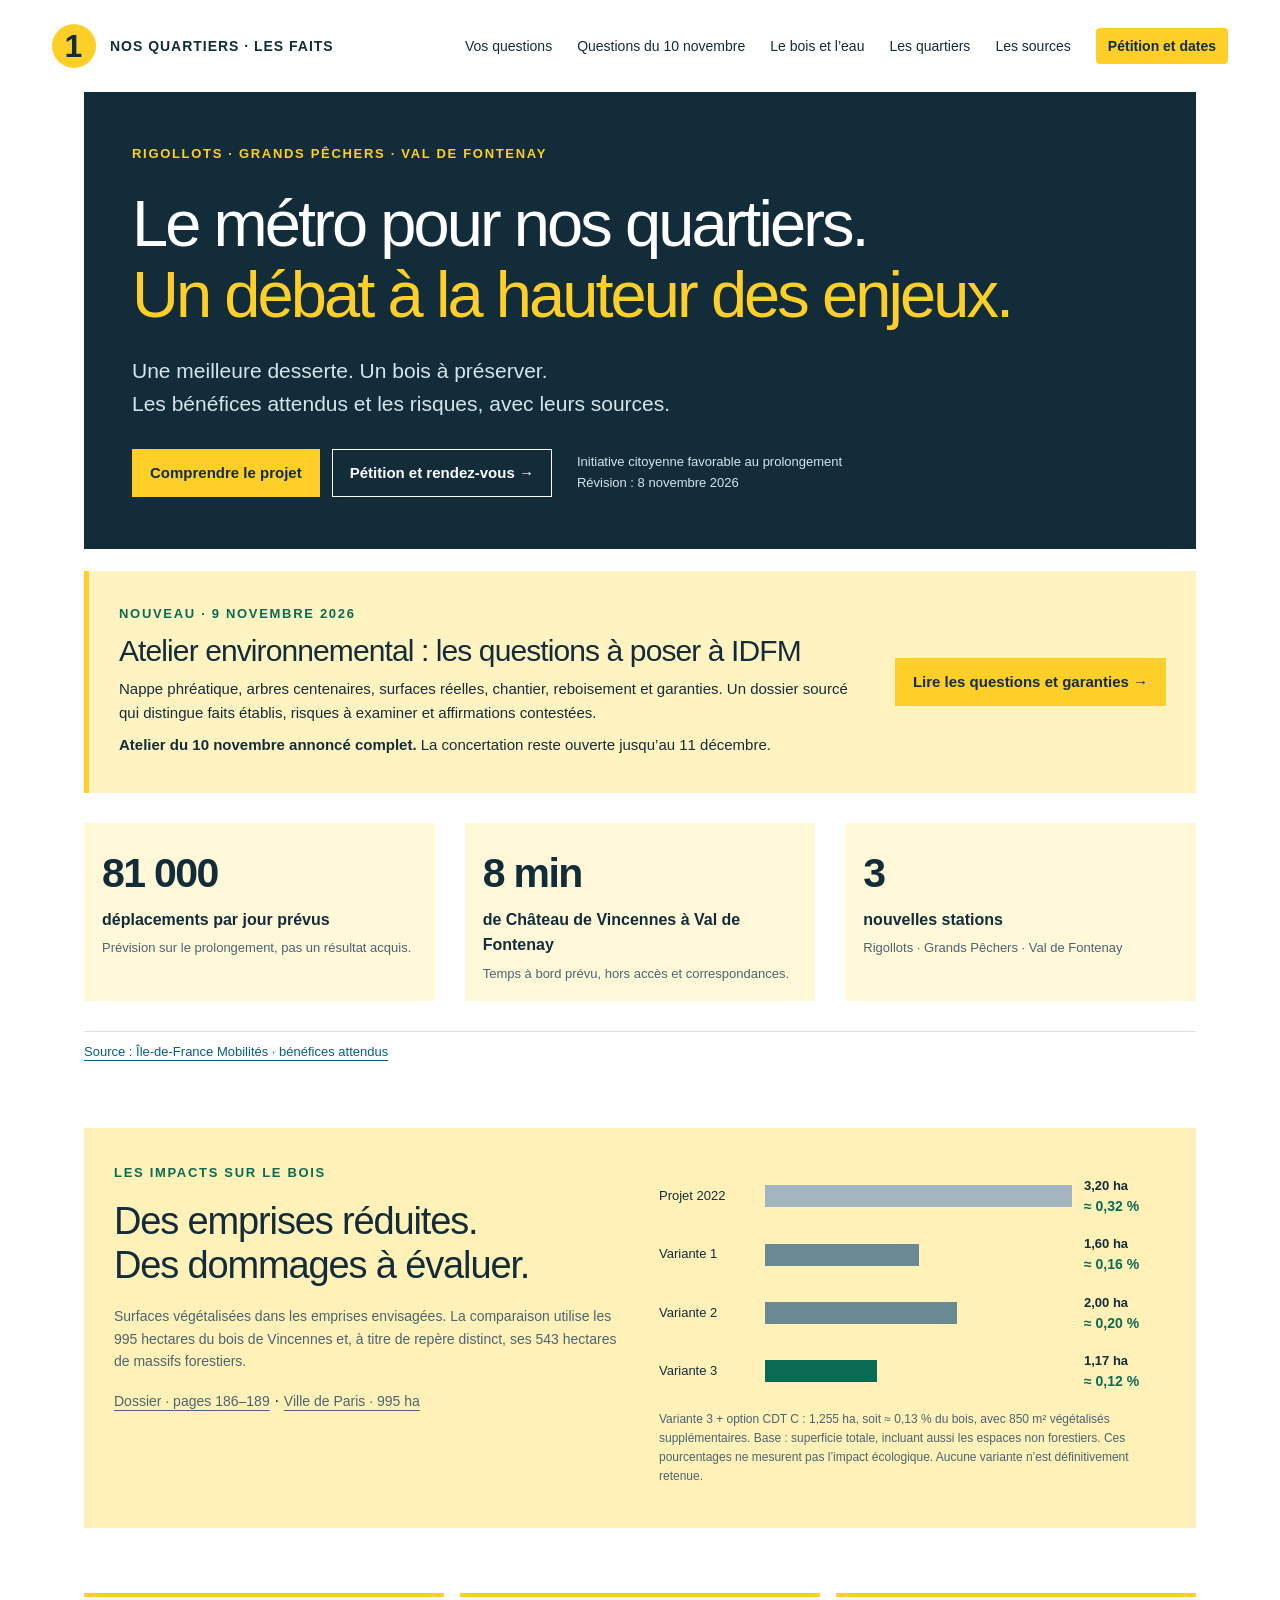
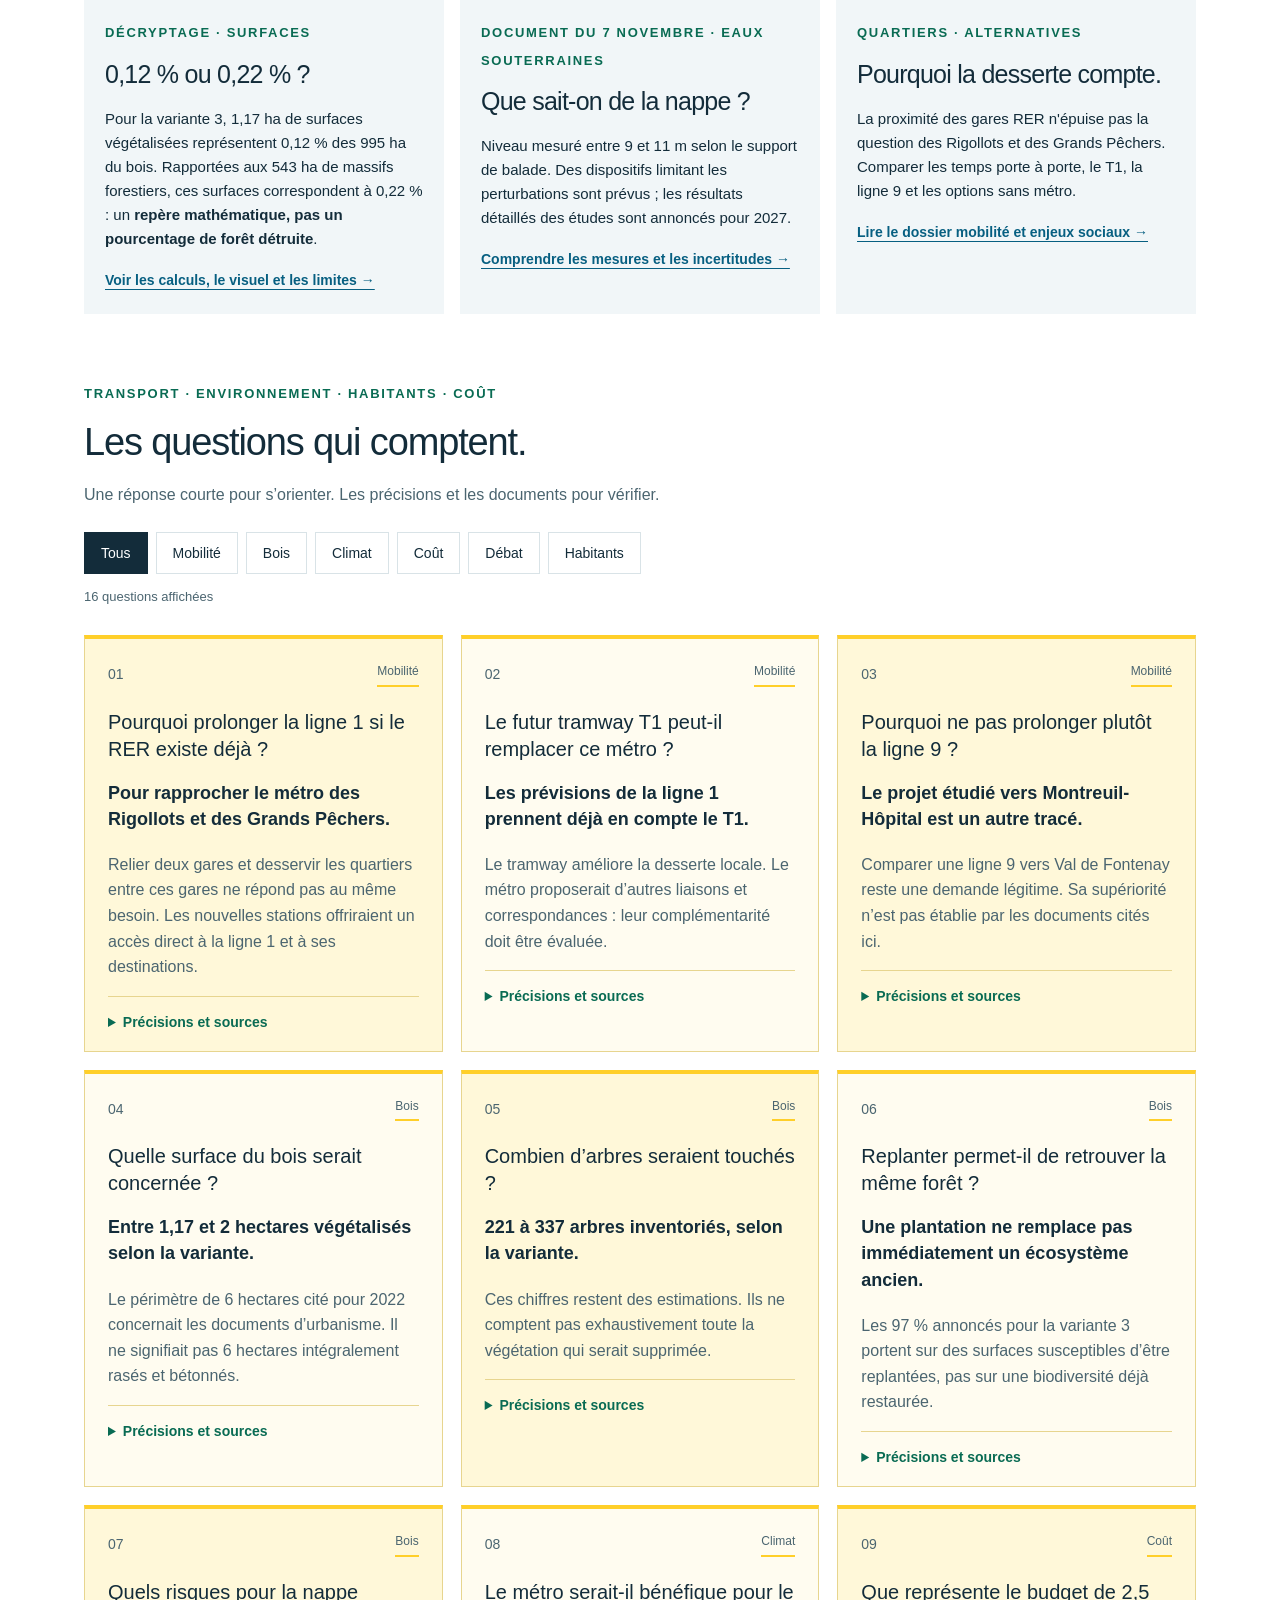
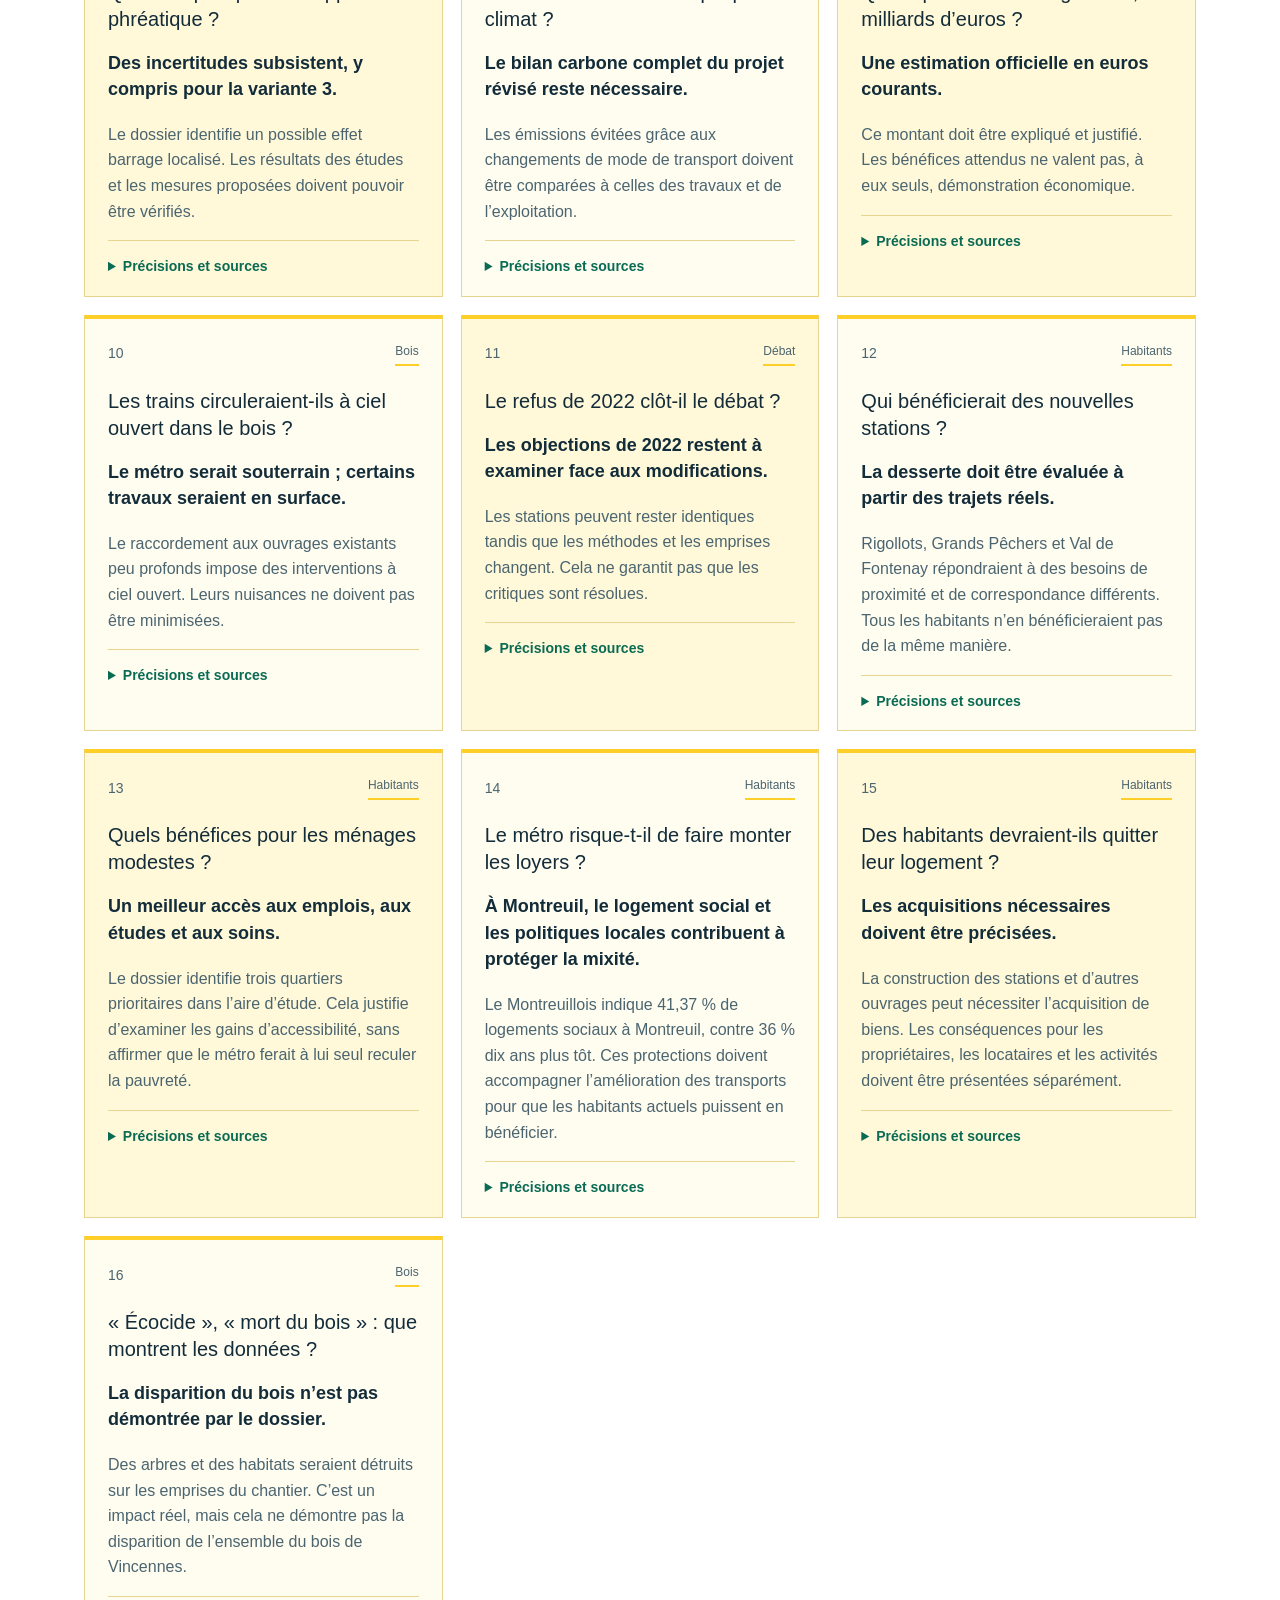
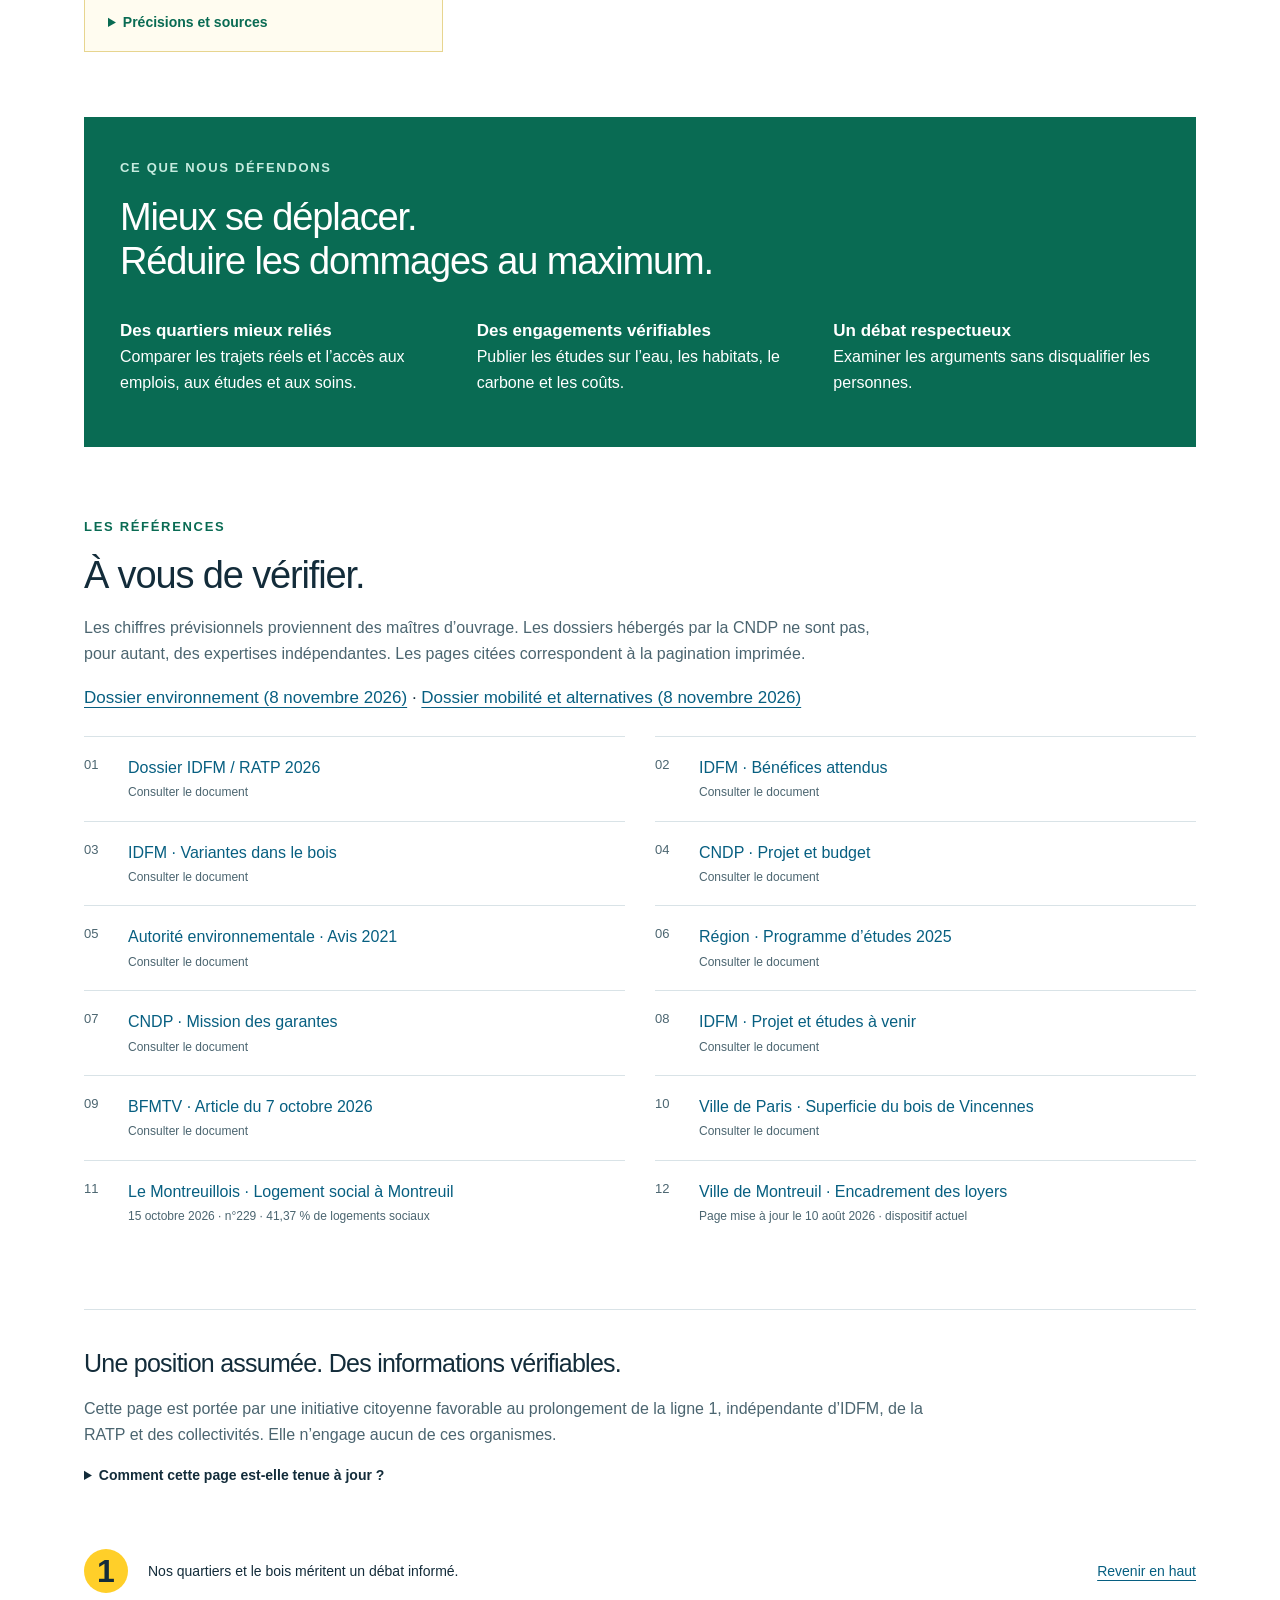
==== commit cb870c55: "Préciser les protections du logement à Montreuil dans la FAQ loyers" ====
--- a/index.html
+++ b/index.html
@@ -1,3 +1,3 @@
 <!doctype html>
 <html lang="fr"><head><meta charset="utf-8"><meta name="viewport" content="width=device-width,initial-scale=1"><title>Ligne 1 : les faits, les bénéfices et les questions ouvertes</title><meta name="description" content="Prolongement de la ligne 1 à Val de Fontenay : vérification des arguments, comparaison des variantes, impacts sur le bois et sources officielles. Initiative citoyenne favorable au projet."><meta property="og:title" content="Ligne 1 : comprendre, vérifier, débattre"><meta property="og:description" content="Les chiffres, leurs limites et les questions encore ouvertes. Une lecture sourcée du projet vers Rigollots, Grands Pêchers et Val de Fontenay."><meta name="theme-color" content="#142a38"><link rel="icon" type="image/svg+xml" href="data:image/svg+xml,%3Csvg xmlns='http://www.w3.org/2000/svg' viewBox='0 0 32 32'%3E%3Ccircle cx='16' cy='16' r='16' fill='%23ffcf32'/%3E%3Ctext x='16' y='24' text-anchor='middle' font-family='Arial' font-size='25' font-weight='bold' fill='%23142a38'%3E1%3C/text%3E%3C/svg%3E"><link rel="stylesheet" href="style.css"></head>
-<body><a class="skip" href="#main">Aller au contenu</a><header><a class="brand" href="#"><span class="line">1</span><span>NOS QUARTIERS · LES FAITS</span></a><nav aria-label="Navigation"><a href="#questions">Vos questions</a><a href="questions-atelier.html">Questions du 10 novembre</a><a href="bois.html">Le bois et l’eau</a><a href="quartiers.html">Les quartiers</a><a href="#sources">Les sources</a><a class="nav-action" href="participer.html">Pétition et dates</a></nav></header><main id="main"><section class="hero"><div class="eyebrow">RIGOLLOTS · GRANDS PÊCHERS · VAL DE FONTENAY</div><h1>Le métro pour nos quartiers.<br><em>Un débat à la hauteur des enjeux.</em></h1><p>Une meilleure desserte. Un bois à préserver.<br>Les bénéfices attendus et les risques, avec leurs sources.</p><div class="hero-footer"><div class="hero-actions"><a class="button" href="#questions">Comprendre le projet</a><a class="button button-outline" href="participer.html">Pétition et rendez-vous →</a></div><span>Initiative citoyenne favorable au prolongement<br>Révision : 8 novembre 2026</span></div></section><section class="atelier-teaser" aria-label="Dossier de questions pour la concertation"><div><span class="eyebrow">NOUVEAU · 9 NOVEMBRE 2026</span><h2>Atelier environnemental : les questions à poser à IDFM</h2><p>Nappe phréatique, arbres centenaires, surfaces réelles, chantier, reboisement et garanties. Un dossier sourcé qui distingue faits établis, risques à examiner et affirmations contestées.</p><p><strong>Atelier du 10 novembre annoncé complet.</strong> La concertation reste ouverte jusqu’au 11 décembre.</p></div><a class="button" href="questions-atelier.html">Lire les questions et garanties →</a></section><section class="snapshot" aria-label="Les bénéfices attendus selon IDFM"><article><b>81 000</b><span>déplacements par jour prévus</span><small>Prévision sur le prolongement, pas un résultat acquis.</small></article><article><b>8 min</b><span>de Château de Vincennes à Val de Fontenay</span><small>Temps à bord prévu, hors accès et correspondances.</small></article><article><b>3</b><span>nouvelles stations</span><small>Rigollots · Grands Pêchers · Val de Fontenay</small></article></section><p class="metric-source"><a href="https://www.iledefrance-mobilites.fr/le-reseau/projets/metro1-valdefontenay/benefices-du-projet-m1">Source : Île-de-France Mobilités · bénéfices attendus</a></p><section class="comparison" id="bois"><div><span class="eyebrow">LES IMPACTS SUR LE BOIS</span><h2>Des emprises réduites.<br>Des dommages à évaluer.</h2><p>Surfaces végétalisées dans les emprises envisagées. La comparaison utilise les 995 hectares du bois de Vincennes et, à titre de repère distinct, ses 543 hectares de massifs forestiers.</p><a href="https://www.debatpublic.fr/sites/default/files/2026-09/K5TOo4u580md6bIL_ProlongementM1-DossierConcertation-Complet.pdf">Dossier · pages 186–189</a> · <a href="https://www.paris.fr/lieux/bois-de-vincennes-6598">Ville de Paris · 995 ha</a></div><div class="chart" role="img" aria-label="Emprises végétalisées : 2022, 3,20 hectares ; variante 1, 1,60 ; variante 2, 2 ; variante 3, 1,17. Parts de la superficie totale de 995 hectares : environ 0,32 pour cent, 0,16 pour cent, 0,20 pour cent et 0,12 pour cent respectivement"><div><span>Projet 2022</span><i style="--w:100%"></i><b>3,20 ha<small>≈ 0,32 %</small></b></div><div><span>Variante 1</span><i style="--w:50%"></i><b>1,60 ha<small>≈ 0,16 %</small></b></div><div><span>Variante 2</span><i style="--w:62.5%"></i><b>2,00 ha<small>≈ 0,20 %</small></b></div><div><span>Variante 3</span><i class="v3" style="--w:36.5625%"></i><b>1,17 ha<small>≈ 0,12 %</small></b></div><p>Variante 3 + option CDT C : 1,255 ha, soit ≈ 0,13 % du bois, avec 850 m² végétalisés supplémentaires. Base : superficie totale, incluant aussi les espaces non forestiers. Ces pourcentages ne mesurent pas l’impact écologique. Aucune variante n’est définitivement retenue.</p></div></section><section class="featured-evidence" aria-label="Nouvelles fiches d'information"><article><span class="eyebrow">DÉCRYPTAGE · SURFACES</span><h2>0,12 % ou 0,22 % ?</h2><p>Pour la variante 3, 1,17 ha de surfaces végétalisées représentent 0,12 % des 995 ha du bois. Rapportées aux 543 ha de massifs forestiers, ces surfaces correspondent à 0,22 % : un <strong>repère mathématique, pas un pourcentage de forêt détruite</strong>.</p><a href="bois.html#calcul">Voir les calculs, le visuel et les limites →</a></article><article><span class="eyebrow">DOCUMENT DU 7 NOVEMBRE · EAUX SOUTERRAINES</span><h2>Que sait-on de la nappe ?</h2><p>Niveau mesuré entre 9 et 11 m selon le support de balade. Des dispositifs limitant les perturbations sont prévus ; les résultats détaillés des études sont annoncés pour 2027.</p><a href="bois.html#eau">Comprendre les mesures et les incertitudes →</a></article><article><span class="eyebrow">QUARTIERS · ALTERNATIVES</span><h2>Pourquoi la desserte compte.</h2><p>La proximité des gares RER n'épuise pas la question des Rigollots et des Grands Pêchers. Comparer les temps porte à porte, le T1, la ligne 9 et les options sans métro.</p><a href="quartiers.html">Lire le dossier mobilité et enjeux sociaux →</a></article></section><section id="questions"><span class="eyebrow">TRANSPORT · ENVIRONNEMENT · HABITANTS · COÛT</span><h2>Les questions qui comptent.</h2><p class="intro">Une réponse courte pour s’orienter. Les précisions et les documents pour vérifier.</p><div class="filters" role="group" aria-label="Filtrer les questions par thème"><button data-filter="Tous" aria-pressed="true" class="active">Tous</button><button data-filter="Mobilité" aria-pressed="false" class="">Mobilité</button><button data-filter="Bois" aria-pressed="false" class="">Bois</button><button data-filter="Climat" aria-pressed="false" class="">Climat</button><button data-filter="Coût" aria-pressed="false" class="">Coût</button><button data-filter="Débat" aria-pressed="false" class="">Débat</button><button data-filter="Habitants" aria-pressed="false" class="">Habitants</button></div><p class="result-count" aria-live="polite">16 questions affichées</p><div class="grid" id="question-grid"><article class="fact" id="question-1" data-topic="Mobilité"><div class="fact-top"><span>01</span><span class="topic">Mobilité</span></div><h3>Pourquoi prolonger la ligne 1 si le RER existe déjà ?</h3><p class="takeaway">Pour rapprocher le métro des Rigollots et des Grands Pêchers.</p><p class="short-answer">Relier deux gares et desservir les quartiers entre ces gares ne répond pas au même besoin. Les nouvelles stations offriraient un accès direct à la ligne 1 et à ses destinations.</p><details><summary>Précisions et sources</summary><p>IDFM identifie ces quartiers comme éloignés du réseau structurant. L’intérêt réel dépend des domiciles, des destinations et des correspondances. Les 8 minutes annoncées entre Château de Vincennes et Val de Fontenay sont un temps à bord, pas un gain identique pour chaque habitant.</p><a class="ref" href="https://www.iledefrance-mobilites.fr/le-reseau/projets/metro1-valdefontenay/benefices-du-projet-m1" target="_blank" rel="noopener">IDFM · Bénéfices attendus<small>Bénéfices attendus</small></a><a class="permalink" href="#question-1">Lien vers cette réponse</a></details></article><article class="fact" id="question-2" data-topic="Mobilité"><div class="fact-top"><span>02</span><span class="topic">Mobilité</span></div><h3>Le futur tramway T1 peut-il remplacer ce métro ?</h3><p class="takeaway">Les prévisions de la ligne 1 prennent déjà en compte le T1.</p><p class="short-answer">Le tramway améliore la desserte locale. Le métro proposerait d’autres liaisons et correspondances : leur complémentarité doit être évaluée.</p><details><summary>Précisions et sources</summary><p>Le modèle du dossier intègre le futur T1, la ligne 15 et le Bus Bords de Marne. Il prévoit néanmoins une fréquentation du prolongement. Ce résultat ne suffit pas à prouver son équilibre économique. Le dossier situe le futur T1 à environ 600 m de la station Grands Pêchers envisagée : cela ne décrit pas la distance de tous les logements au tram.</p><a class="ref" href="https://www.debatpublic.fr/sites/default/files/2026-09/K5TOo4u580md6bIL_ProlongementM1-DossierConcertation-Complet.pdf" target="_blank" rel="noopener">Dossier IDFM / RATP 2026<small>p. 128–129 et 142–143</small></a><a class="permalink" href="#question-2">Lien vers cette réponse</a></details></article><article class="fact" id="question-3" data-topic="Mobilité"><div class="fact-top"><span>03</span><span class="topic">Mobilité</span></div><h3>Pourquoi ne pas prolonger plutôt la ligne 9 ?</h3><p class="takeaway">Le projet étudié vers Montreuil-Hôpital est un autre tracé.</p><p class="short-answer">Comparer une ligne 9 vers Val de Fontenay reste une demande légitime. Sa supériorité n’est pas établie par les documents cités ici.</p><details><summary>Précisions et sources</summary><p>Le programme régional de 2025 prévoit des études M9 vers Montreuil-Hôpital : diagnostic, variantes, coûts et première appréciation environnementale. Cela ne constitue pas une comparaison avec un tracé M9 via Grands Pêchers et Val de Fontenay. Il faut demander si cette variante a été étudiée et obtenir ses résultats, sans la déclarer impossible ni meilleure par principe.</p><a class="ref" href="https://www.iledefrance.fr/actes/deliberations/CP2025-123RAP.pdf" target="_blank" rel="noopener">Région · Programme d’études 2025<small>p. 125–127</small></a><a class="ref" href="quartiers.html#alternatives">Comparer la ligne 9, le T1, le RER et les bus</a><a class="permalink" href="#question-3">Lien vers cette réponse</a></details></article><article class="fact" id="question-4" data-topic="Bois"><div class="fact-top"><span>04</span><span class="topic">Bois</span></div><h3>Quelle surface du bois serait concernée ?</h3><p class="takeaway">Entre 1,17 et 2 hectares végétalisés selon la variante.</p><p class="short-answer">Le périmètre de 6 hectares cité pour 2022 concernait les documents d’urbanisme. Il ne signifiait pas 6 hectares intégralement rasés et bétonnés.</p><details><summary>Précisions et sources</summary><p>Il faut distinguer chantier total et espaces végétalisés : la variante 3 représente 2,12 ha de chantier, dont 1,17 ha végétalisé. L’option C du centre de dépannage ajouterait environ 850 m² végétalisés et 3 arbres dans le bois. La surface ne mesure pas, à elle seule, la valeur des habitats ni les effets indirects.</p><a class="ref" href="https://www.debatpublic.fr/sites/default/files/2026-09/K5TOo4u580md6bIL_ProlongementM1-DossierConcertation-Complet.pdf" target="_blank" rel="noopener">Dossier IDFM / RATP 2026<small>p. 186–189</small></a><a class="ref" href="bois.html#calcul">Comparaison 0,12 % / 0,22 % et tableau des variantes</a><a class="permalink" href="#question-4">Lien vers cette réponse</a></details></article><article class="fact" id="question-5" data-topic="Bois"><div class="fact-top"><span>05</span><span class="topic">Bois</span></div><h3>Combien d’arbres seraient touchés ?</h3><p class="takeaway">221 à 337 arbres inventoriés, selon la variante.</p><p class="short-answer">Ces chiffres restent des estimations. Ils ne comptent pas exhaustivement toute la végétation qui serait supprimée.</p><details><summary>Précisions et sources</summary><p>221 correspond à la variante 3 ; 274 à la variante 1 ; 337 à la variante 2. L’inventaire recense notamment tous les troncs de plus de 17,5 cm de diamètre et certains petits sujets présentant un intérêt particulier. Le chêne remarquable est éloigné de l’emprise de la variante 3, mais proche de celles des variantes 1 et 2. Aucun âge exact n’est affirmé ici.</p><a class="ref" href="https://www.debatpublic.fr/sites/default/files/2026-09/K5TOo4u580md6bIL_ProlongementM1-DossierConcertation-Complet.pdf" target="_blank" rel="noopener">Dossier IDFM / RATP 2026<small>p. 152–153, 174–175, 186–189 et annexe</small></a><a class="permalink" href="#question-5">Lien vers cette réponse</a></details></article><article class="fact" id="question-6" data-topic="Bois"><div class="fact-top"><span>06</span><span class="topic">Bois</span></div><h3>Replanter permet-il de retrouver la même forêt ?</h3><p class="takeaway">Une plantation ne remplace pas immédiatement un écosystème ancien.</p><p class="short-answer">Les 97 % annoncés pour la variante 3 portent sur des surfaces susceptibles d’être replantées, pas sur une biodiversité déjà restaurée.</p><details><summary>Précisions et sources</summary><p>Le dossier décrit des habitats à enjeux, une flore patrimoniale et une mare en bordure de la variante 3. Les essences, la taille des plants, les résultats écologiques attendus et les engagements de suivi doivent être précisés. Affirmer que seuls des arbustes seraient plantés n’est pas établi ici. Le retour à une vocation boisée ne rétablit pas automatiquement la protection d’espace boisé classé.</p><a class="ref" href="https://www.debatpublic.fr/sites/default/files/2026-09/K5TOo4u580md6bIL_ProlongementM1-DossierConcertation-Complet.pdf" target="_blank" rel="noopener">Dossier IDFM / RATP 2026<small>p. 174–175 et 186–189</small></a><a class="permalink" href="#question-6">Lien vers cette réponse</a></details></article><article class="fact" id="question-7" data-topic="Bois"><div class="fact-top"><span>07</span><span class="topic">Bois</span></div><h3>Quels risques pour la nappe phréatique ?</h3><p class="takeaway">Des incertitudes subsistent, y compris pour la variante 3.</p><p class="short-answer">Le dossier identifie un possible effet barrage localisé. Les résultats des études et les mesures proposées doivent pouvoir être vérifiés.</p><details><summary>Précisions et sources</summary><p>Le niveau de nappe est indiqué comme incertain et des reconnaissances sont annoncées. La variante 3 évite certaines difficultés techniques des autres variantes, sans supprimer tout risque hydrogéologique. Identifier un risque ne démontre ni qu’il se produira ni qu’il est maîtrisé.</p><a class="ref" href="https://www.debatpublic.fr/sites/default/files/2026-09/K5TOo4u580md6bIL_ProlongementM1-DossierConcertation-Complet.pdf" target="_blank" rel="noopener">Dossier IDFM / RATP 2026<small>p. 174–175 et 188–189</small></a><a class="ref" href="bois.html#eau">Fiche actualisée · niveau de nappe de 9 à 11 mètres, dispositifs techniques et résultats attendus en 2027</a><a class="permalink" href="#question-7">Lien vers cette réponse</a></details></article><article class="fact" id="question-8" data-topic="Climat"><div class="fact-top"><span>08</span><span class="topic">Climat</span></div><h3>Le métro serait-il bénéfique pour le climat ?</h3><p class="takeaway">Le bilan carbone complet du projet révisé reste nécessaire.</p><p class="short-answer">Les émissions évitées grâce aux changements de mode de transport doivent être comparées à celles des travaux et de l’exploitation.</p><details><summary>Précisions et sources</summary><p>L’Autorité environnementale avait critiqué les calculs du dossier précédent, notamment l’absence d’évaluation des émissions de construction. Son avis de 2021 ne permet pas d’affirmer un bilan positif pour les nouvelles variantes, ni un délai précis de retour carbone. Le résultat dépend notamment du report depuis la voiture, des distances parcourues, de l’évolution du parc automobile et de la durée d’évaluation.</p><a class="ref" href="https://www.igedd.developpement-durable.gouv.fr/IMG/pdf/210519_prolongement_l1_metro_93_94_delibere_cle0d175d.pdf" target="_blank" rel="noopener">Autorité environnementale · Avis 2021<small>p. 22–23</small></a><a class="permalink" href="#question-8">Lien vers cette réponse</a></details></article><article class="fact" id="question-9" data-topic="Coût"><div class="fact-top"><span>09</span><span class="topic">Coût</span></div><h3>Que représente le budget de 2,5 milliards d’euros ?</h3><p class="takeaway">Une estimation officielle en euros courants.</p><p class="short-answer">Ce montant doit être expliqué et justifié. Les bénéfices attendus ne valent pas, à eux seuls, démonstration économique.</p><details><summary>Précisions et sources</summary><p>La CNDP publie 2,5 Md€ courants, à partir d’une estimation de 1,49 Md€ HT aux prix de décembre 2017 actualisée selon des hypothèses et le calendrier. Les 1,7 Md€ constants cités par IDFM dans BFMTV utilisent une autre base. Il faut comparer dates, périmètres et inflation. Un nouveau bilan socio-économique est annoncé ; l’utilité publique n’est pas acquise.</p><a class="ref" href="https://www.debatpublic.fr/prolongement-de-la-ligne-1-du-metro-entre-chateau-de-vincennes-et-val-de-fontenay-8551" target="_blank" rel="noopener">CNDP · Projet et budget<small>Coût au stade de la saisine</small></a><a class="ref" href="https://www.iledefrance-mobilites.fr/le-reseau/projets/metro1-valdefontenay/le-projet-m1" target="_blank" rel="noopener">IDFM · nouveau bilan annoncé</a><a class="permalink" href="#question-9">Lien vers cette réponse</a></details></article><article class="fact" id="question-10" data-topic="Bois"><div class="fact-top"><span>10</span><span class="topic">Bois</span></div><h3>Les trains circuleraient-ils à ciel ouvert dans le bois ?</h3><p class="takeaway">Le métro serait souterrain ; certains travaux seraient en surface.</p><p class="short-answer">Le raccordement aux ouvrages existants peu profonds impose des interventions à ciel ouvert. Leurs nuisances ne doivent pas être minimisées.</p><details><summary>Précisions et sources</summary><p>Il faut distinguer le fonctionnement futur de la ligne et les méthodes du chantier. De même, le calendrier global annoncé, de 2033 à 2040 sous conditions, ne démontre pas dix ans de travaux localisés dans le bois. La durée et le phasage du raccordement doivent être précisés.</p><a class="ref" href="https://www.iledefrance-mobilites.fr/le-reseau/projets/metro1-valdefontenay/bois-de-vincennes-m1" target="_blank" rel="noopener">IDFM · Variantes dans le bois<small>Méthodes de raccordement ; calendrier : dossier p. 98–99</small></a><a class="ref" href="https://www.debatpublic.fr/sites/default/files/2026-09/K5TOo4u580md6bIL_ProlongementM1-DossierConcertation-Complet.pdf" target="_blank" rel="noopener">Dossier 2026 · calendrier, p. 98–99</a><a class="permalink" href="#question-10">Lien vers cette réponse</a></details></article><article class="fact" id="question-11" data-topic="Débat"><div class="fact-top"><span>11</span><span class="topic">Débat</span></div><h3>Le refus de 2022 clôt-il le débat ?</h3><p class="takeaway">Les objections de 2022 restent à examiner face aux modifications.</p><p class="short-answer">Les stations peuvent rester identiques tandis que les méthodes et les emprises changent. Cela ne garantit pas que les critiques sont résolues.</p><details><summary>Précisions et sources</summary><p>L’avis défavorable de la commission d’enquête de 2022 est réel ; une commission d’enquête n’est pas un tribunal. La concertation actuelle porte sur l’opportunité et les alternatives, dont l’absence de projet. Les garantes ont une mission de neutralité et d’indépendance. Les protections du bois nécessitent des procédures spécifiques, pas des autorisations déjà obtenues.</p><a class="ref" href="https://www.debatpublic.fr/sites/default/files/2026-02/LM_LIGNE_1_VINCENNES_FONTENAY%20Sign%C3%A9%20MP.pdf" target="_blank" rel="noopener">CNDP · Mission des garantes<small>p. 1–3 ; dossier p. 16–21 et 188–189</small></a><a class="ref" href="https://www.debatpublic.fr/sites/default/files/2026-09/K5TOo4u580md6bIL_ProlongementM1-DossierConcertation-Complet.pdf" target="_blank" rel="noopener">Dossier 2026 · p. 16–21 et 188–189</a><a class="permalink" href="#question-11">Lien vers cette réponse</a></details></article><article class="fact" id="question-12" data-topic="Habitants"><div class="fact-top"><span>12</span><span class="topic">Habitants</span></div><h3>Qui bénéficierait des nouvelles stations ?</h3><p class="takeaway">La desserte doit être évaluée à partir des trajets réels.</p><p class="short-answer">Rigollots, Grands Pêchers et Val de Fontenay répondraient à des besoins de proximité et de correspondance différents. Tous les habitants n’en bénéficieraient pas de la même manière.</p><details><summary>Précisions et sources</summary><p>Comparer les options demande de regarder les populations accessibles à pied, en bus ou à vélo, les destinations utiles et les temps porte à porte. Le relief, les difficultés de marche et la qualité des correspondances comptent autant que la distance sur une carte. Une fréquentation prévue ne représente pas autant d’habitants distincts.</p><a class="ref" href="https://www.debatpublic.fr/sites/default/files/2026-09/K5TOo4u580md6bIL_ProlongementM1-DossierConcertation-Complet.pdf" target="_blank" rel="noopener">Dossier IDFM / RATP 2026<small>Diagnostic territorial, p. 34–35 ; fréquentation, p. 142–147</small></a><a class="permalink" href="#question-12">Lien vers cette réponse</a></details></article><article class="fact" id="question-13" data-topic="Habitants"><div class="fact-top"><span>13</span><span class="topic">Habitants</span></div><h3>Quels bénéfices pour les ménages modestes ?</h3><p class="takeaway">Un meilleur accès aux emplois, aux études et aux soins.</p><p class="short-answer">Le dossier identifie trois quartiers prioritaires dans l’aire d’étude. Cela justifie d’examiner les gains d’accessibilité, sans affirmer que le métro ferait à lui seul reculer la pauvreté.</p><details><summary>Précisions et sources</summary><p>Le classement en quartier prioritaire décrit un enjeu social ; il ne signifie pas que tous ses habitants seraient directement desservis. Il faut comparer les gains de temps et de fiabilité selon les revenus, la possession d’une voiture et les horaires de travail. Les bénéfices attendus doivent pouvoir profiter aux habitants actuels.</p><a class="ref" href="https://www.debatpublic.fr/sites/default/files/2026-09/K5TOo4u580md6bIL_ProlongementM1-DossierConcertation-Complet.pdf" target="_blank" rel="noopener">Dossier IDFM / RATP 2026<small>Diagnostic territorial, p. 34–35</small></a><a class="permalink" href="#question-13">Lien vers cette réponse</a></details></article><article class="fact" id="question-14" data-topic="Habitants"><div class="fact-top"><span>14</span><span class="topic">Habitants</span></div><h3>Le métro risque-t-il de faire monter les loyers ?</h3><p class="takeaway">Le risque immobilier doit être étudié et accompagné.</p><p class="short-answer">Une meilleure accessibilité peut renforcer l’attractivité d’un quartier. Les sources citées ne chiffrent toutefois pas une hausse locale des loyers ni un déplacement des habitants lié à ce projet.</p><details><summary>Précisions et sources</summary><p>Prix de vente, loyers et fiscalité ne sont pas le même sujet. Il faut évaluer les risques de spéculation et de départ contraint des ménages modestes, puis préciser les protections envisagées avec les collectivités et les bailleurs : maintien du logement abordable, suivi des loyers et accompagnement des habitants. Ce sont des mesures à discuter, pas des engagements déjà acquis.</p><a class="ref" href="https://www.debatpublic.fr/sites/default/files/2026-09/K5TOo4u580md6bIL_ProlongementM1-DossierConcertation-Complet.pdf" target="_blank" rel="noopener">Dossier IDFM / RATP 2026<small>Diagnostic territorial ; effets sur le logement à approfondir</small></a><a class="permalink" href="#question-14">Lien vers cette réponse</a></details></article><article class="fact" id="question-15" data-topic="Habitants"><div class="fact-top"><span>15</span><span class="topic">Habitants</span></div><h3>Des habitants devraient-ils quitter leur logement ?</h3><p class="takeaway">Les acquisitions nécessaires doivent être précisées.</p><p class="short-answer">La construction des stations et d’autres ouvrages peut nécessiter l’acquisition de biens. Les conséquences pour les propriétaires, les locataires et les activités doivent être présentées séparément.</p><details><summary>Précisions et sources</summary><p>La présentation du projet prévoit des emprises sur du bâti existant pour certaines stations. Une emprise d’étude ne constitue pas une décision individuelle d’expropriation. Les variantes retenues conditionneraient les besoins définitifs. Les personnes concernées doivent obtenir des réponses sur les biens touchés, le calendrier, l’indemnisation, le relogement éventuel et la continuité des activités. Aucun nombre de logements à supprimer n’est affirmé ici.</p><a class="ref" href="https://www.debatpublic.fr/sites/default/files/2026-09/K5TOo4u580md6bIL_ProlongementM1-DossierConcertation-Complet.pdf" target="_blank" rel="noopener">Dossier IDFM / RATP 2026<small>Stations et emprises ; calendrier, p. 98–99</small></a><a class="permalink" href="#question-15">Lien vers cette réponse</a></details></article><article class="fact" id="question-16" data-topic="Bois"><div class="fact-top"><span>16</span><span class="topic">Bois</span></div><h3>« Écocide », « mort du bois » : que montrent les données ?</h3><p class="takeaway">La disparition du bois n’est pas démontrée par le dossier.</p><p class="short-answer">Des arbres et des habitats seraient détruits sur les emprises du chantier. C’est un impact réel, mais cela ne démontre pas la disparition de l’ensemble du bois de Vincennes.</p><details><summary>Précisions et sources</summary><p>Pour le raccordement, les emprises végétalisées de 1,17 à 2 hectares représentent environ 0,12 % à 0,20 % des 995 hectares de superficie totale du bois indiqués par la Ville de Paris. Pour la variante 3 avec l’option C du centre de dépannage, 1,255 hectare correspond à environ 0,13 %. Le calcul est : emprise en hectares ÷ 995 × 100. À titre de comparaison, 1,17 ha ÷ 543 ha de massifs forestiers × 100 = 0,22 % ; cela ne représente pas la fraction de forêt effectivement détruite. Voir la fiche détaillée pour les différentes variantes. Le dénominateur comprend aussi les espaces non forestiers : ce n’est pas un pourcentage des seuls massifs forestiers, ni de la biodiversité perdue. Ces surfaces ne résument pas les enjeux : la qualité des habitats, les espèces, les sols, l’eau et les effets indirects doivent aussi être examinés. Le terme « écocide » ne remplace pas cette évaluation et sa qualification ne peut être tenue pour établie par la seule annonce d’abattages. À l’inverse, une petite emprise ne prouve pas l’absence de dommages graves à l’échelle locale. Les replantations envisagées ne garantissent pas une restauration immédiate des milieux.</p><a class="ref" href="https://www.debatpublic.fr/sites/default/files/2026-09/K5TOo4u580md6bIL_ProlongementM1-DossierConcertation-Complet.pdf" target="_blank" rel="noopener">Dossier IDFM / RATP 2026<small>p. 174–175 et 186–189</small></a><a class="ref" href="https://www.paris.fr/lieux/bois-de-vincennes-6598" target="_blank" rel="noopener">Ville de Paris · superficie totale : 995 ha ; massifs forestiers : 543 ha</a><a class="ref" href="https://www.bfmtv.com/environnement/la-mort-de-la-foret-les-opposants-au-projet-d-extension-de-la-ligne-1-du-metro-se-mobilisent-a-vincennes_AN-202610070667.html" target="_blank" rel="noopener">BFMTV · contexte de l’expression « mort de la forêt », 7 octobre 2026</a><a class="ref" href="bois.html#calcul">Explication et graphique des petits carrés · 0,22 %</a><a class="permalink" href="#question-16">Lien vers cette réponse</a></details></article></div></section><section class="bottom-line"><span class="eyebrow">CE QUE NOUS DÉFENDONS</span><h2>Mieux se déplacer.<br>Réduire les dommages au maximum.</h2><div><p><strong>Des quartiers mieux reliés</strong><br>Comparer les trajets réels et l’accès aux emplois, aux études et aux soins.</p><p><strong>Des engagements vérifiables</strong><br>Publier les études sur l’eau, les habitats, le carbone et les coûts.</p><p><strong>Un débat respectueux</strong><br>Examiner les arguments sans disqualifier les personnes.</p></div></section><section id="sources"><span class="eyebrow">LES RÉFÉRENCES</span><h2>À vous de vérifier.</h2><p class="intro">Les chiffres prévisionnels proviennent des maîtres d’ouvrage. Les dossiers hébergés par la CNDP ne sont pas, pour autant, des expertises indépendantes. Les pages citées correspondent à la pagination imprimée.</p><p><a href="bois.html">Dossier environnement (8 novembre 2026)</a> · <a href="quartiers.html">Dossier mobilité et alternatives (8 novembre 2026)</a></p><div class="source-grid"><a href="https://www.debatpublic.fr/sites/default/files/2026-09/K5TOo4u580md6bIL_ProlongementM1-DossierConcertation-Complet.pdf" target="_blank" rel="noopener"><span>01</span><strong>Dossier IDFM / RATP 2026</strong><small>Consulter le document</small></a><a href="https://www.iledefrance-mobilites.fr/le-reseau/projets/metro1-valdefontenay/benefices-du-projet-m1" target="_blank" rel="noopener"><span>02</span><strong>IDFM · Bénéfices attendus</strong><small>Consulter le document</small></a><a href="https://www.iledefrance-mobilites.fr/le-reseau/projets/metro1-valdefontenay/bois-de-vincennes-m1" target="_blank" rel="noopener"><span>03</span><strong>IDFM · Variantes dans le bois</strong><small>Consulter le document</small></a><a href="https://www.debatpublic.fr/prolongement-de-la-ligne-1-du-metro-entre-chateau-de-vincennes-et-val-de-fontenay-8551" target="_blank" rel="noopener"><span>04</span><strong>CNDP · Projet et budget</strong><small>Consulter le document</small></a><a href="https://www.igedd.developpement-durable.gouv.fr/IMG/pdf/210519_prolongement_l1_metro_93_94_delibere_cle0d175d.pdf" target="_blank" rel="noopener"><span>05</span><strong>Autorité environnementale · Avis 2021</strong><small>Consulter le document</small></a><a href="https://www.iledefrance.fr/actes/deliberations/CP2025-123RAP.pdf" target="_blank" rel="noopener"><span>06</span><strong>Région · Programme d’études 2025</strong><small>Consulter le document</small></a><a href="https://www.debatpublic.fr/sites/default/files/2026-02/LM_LIGNE_1_VINCENNES_FONTENAY%20Sign%C3%A9%20MP.pdf" target="_blank" rel="noopener"><span>07</span><strong>CNDP · Mission des garantes</strong><small>Consulter le document</small></a><a href="https://www.iledefrance-mobilites.fr/le-reseau/projets/metro1-valdefontenay/le-projet-m1" target="_blank" rel="noopener"><span>08</span><strong>IDFM · Projet et études à venir</strong><small>Consulter le document</small></a><a href="https://www.bfmtv.com/environnement/la-mort-de-la-foret-les-opposants-au-projet-d-extension-de-la-ligne-1-du-metro-se-mobilisent-a-vincennes_AN-202610070667.html" target="_blank" rel="noopener"><span>09</span><strong>BFMTV · Article du 7 octobre 2026</strong><small>Consulter le document</small></a><a href="https://www.paris.fr/lieux/bois-de-vincennes-6598" target="_blank" rel="noopener"><span>10</span><strong>Ville de Paris · Superficie du bois de Vincennes</strong><small>Consulter le document</small></a></div></section><section class="method"><h2>Une position assumée. Des informations vérifiables.</h2><p>Cette page est portée par une initiative citoyenne favorable au prolongement de la ligne 1, indépendante d’IDFM, de la RATP et des collectivités. Elle n’engage aucun de ces organismes.</p><details><summary>Comment cette page est-elle tenue à jour ?</summary><p>Dernière révision : 8 novembre 2026. Nouveaux dossiers : bois, eau et mobilité. Les faits, les prévisions et les questions non résolues sont distingués. Une conclusion non établie par les sources consultées n’est pas déclarée impossible. La page n’est pas actualisée automatiquement.</p><p>Une correction doit préciser la réponse concernée, le document, sa date et sa page. Les prochaines corrections seront datées ici. Les deux dossiers complémentaires détaillent les calculs et les résultats préliminaires présentés le 7 novembre.</p></details></section></main><footer><span class="line">1</span><p>Nos quartiers et le bois méritent un débat informé.</p><a href="#">Revenir en haut</a></footer><script src="app.js"></script></body></html>
+<body><a class="skip" href="#main">Aller au contenu</a><header><a class="brand" href="#"><span class="line">1</span><span>NOS QUARTIERS · LES FAITS</span></a><nav aria-label="Navigation"><a href="#questions">Vos questions</a><a href="questions-atelier.html">Questions du 10 novembre</a><a href="bois.html">Le bois et l’eau</a><a href="quartiers.html">Les quartiers</a><a href="#sources">Les sources</a><a class="nav-action" href="participer.html">Pétition et dates</a></nav></header><main id="main"><section class="hero"><div class="eyebrow">RIGOLLOTS · GRANDS PÊCHERS · VAL DE FONTENAY</div><h1>Le métro pour nos quartiers.<br><em>Un débat à la hauteur des enjeux.</em></h1><p>Une meilleure desserte. Un bois à préserver.<br>Les bénéfices attendus et les risques, avec leurs sources.</p><div class="hero-footer"><div class="hero-actions"><a class="button" href="#questions">Comprendre le projet</a><a class="button button-outline" href="participer.html">Pétition et rendez-vous →</a></div><span>Initiative citoyenne favorable au prolongement<br>Révision : 8 novembre 2026</span></div></section><section class="atelier-teaser" aria-label="Dossier de questions pour la concertation"><div><span class="eyebrow">NOUVEAU · 9 NOVEMBRE 2026</span><h2>Atelier environnemental : les questions à poser à IDFM</h2><p>Nappe phréatique, arbres centenaires, surfaces réelles, chantier, reboisement et garanties. Un dossier sourcé qui distingue faits établis, risques à examiner et affirmations contestées.</p><p><strong>Atelier du 10 novembre annoncé complet.</strong> La concertation reste ouverte jusqu’au 11 décembre.</p></div><a class="button" href="questions-atelier.html">Lire les questions et garanties →</a></section><section class="snapshot" aria-label="Les bénéfices attendus selon IDFM"><article><b>81 000</b><span>déplacements par jour prévus</span><small>Prévision sur le prolongement, pas un résultat acquis.</small></article><article><b>8 min</b><span>de Château de Vincennes à Val de Fontenay</span><small>Temps à bord prévu, hors accès et correspondances.</small></article><article><b>3</b><span>nouvelles stations</span><small>Rigollots · Grands Pêchers · Val de Fontenay</small></article></section><p class="metric-source"><a href="https://www.iledefrance-mobilites.fr/le-reseau/projets/metro1-valdefontenay/benefices-du-projet-m1">Source : Île-de-France Mobilités · bénéfices attendus</a></p><section class="comparison" id="bois"><div><span class="eyebrow">LES IMPACTS SUR LE BOIS</span><h2>Des emprises réduites.<br>Des dommages à évaluer.</h2><p>Surfaces végétalisées dans les emprises envisagées. La comparaison utilise les 995 hectares du bois de Vincennes et, à titre de repère distinct, ses 543 hectares de massifs forestiers.</p><a href="https://www.debatpublic.fr/sites/default/files/2026-09/K5TOo4u580md6bIL_ProlongementM1-DossierConcertation-Complet.pdf">Dossier · pages 186–189</a> · <a href="https://www.paris.fr/lieux/bois-de-vincennes-6598">Ville de Paris · 995 ha</a></div><div class="chart" role="img" aria-label="Emprises végétalisées : 2022, 3,20 hectares ; variante 1, 1,60 ; variante 2, 2 ; variante 3, 1,17. Parts de la superficie totale de 995 hectares : environ 0,32 pour cent, 0,16 pour cent, 0,20 pour cent et 0,12 pour cent respectivement"><div><span>Projet 2022</span><i style="--w:100%"></i><b>3,20 ha<small>≈ 0,32 %</small></b></div><div><span>Variante 1</span><i style="--w:50%"></i><b>1,60 ha<small>≈ 0,16 %</small></b></div><div><span>Variante 2</span><i style="--w:62.5%"></i><b>2,00 ha<small>≈ 0,20 %</small></b></div><div><span>Variante 3</span><i class="v3" style="--w:36.5625%"></i><b>1,17 ha<small>≈ 0,12 %</small></b></div><p>Variante 3 + option CDT C : 1,255 ha, soit ≈ 0,13 % du bois, avec 850 m² végétalisés supplémentaires. Base : superficie totale, incluant aussi les espaces non forestiers. Ces pourcentages ne mesurent pas l’impact écologique. Aucune variante n’est définitivement retenue.</p></div></section><section class="featured-evidence" aria-label="Nouvelles fiches d'information"><article><span class="eyebrow">DÉCRYPTAGE · SURFACES</span><h2>0,12 % ou 0,22 % ?</h2><p>Pour la variante 3, 1,17 ha de surfaces végétalisées représentent 0,12 % des 995 ha du bois. Rapportées aux 543 ha de massifs forestiers, ces surfaces correspondent à 0,22 % : un <strong>repère mathématique, pas un pourcentage de forêt détruite</strong>.</p><a href="bois.html#calcul">Voir les calculs, le visuel et les limites →</a></article><article><span class="eyebrow">DOCUMENT DU 7 NOVEMBRE · EAUX SOUTERRAINES</span><h2>Que sait-on de la nappe ?</h2><p>Niveau mesuré entre 9 et 11 m selon le support de balade. Des dispositifs limitant les perturbations sont prévus ; les résultats détaillés des études sont annoncés pour 2027.</p><a href="bois.html#eau">Comprendre les mesures et les incertitudes →</a></article><article><span class="eyebrow">QUARTIERS · ALTERNATIVES</span><h2>Pourquoi la desserte compte.</h2><p>La proximité des gares RER n'épuise pas la question des Rigollots et des Grands Pêchers. Comparer les temps porte à porte, le T1, la ligne 9 et les options sans métro.</p><a href="quartiers.html">Lire le dossier mobilité et enjeux sociaux →</a></article></section><section id="questions"><span class="eyebrow">TRANSPORT · ENVIRONNEMENT · HABITANTS · COÛT</span><h2>Les questions qui comptent.</h2><p class="intro">Une réponse courte pour s’orienter. Les précisions et les documents pour vérifier.</p><div class="filters" role="group" aria-label="Filtrer les questions par thème"><button data-filter="Tous" aria-pressed="true" class="active">Tous</button><button data-filter="Mobilité" aria-pressed="false" class="">Mobilité</button><button data-filter="Bois" aria-pressed="false" class="">Bois</button><button data-filter="Climat" aria-pressed="false" class="">Climat</button><button data-filter="Coût" aria-pressed="false" class="">Coût</button><button data-filter="Débat" aria-pressed="false" class="">Débat</button><button data-filter="Habitants" aria-pressed="false" class="">Habitants</button></div><p class="result-count" aria-live="polite">16 questions affichées</p><div class="grid" id="question-grid"><article class="fact" id="question-1" data-topic="Mobilité"><div class="fact-top"><span>01</span><span class="topic">Mobilité</span></div><h3>Pourquoi prolonger la ligne 1 si le RER existe déjà ?</h3><p class="takeaway">Pour rapprocher le métro des Rigollots et des Grands Pêchers.</p><p class="short-answer">Relier deux gares et desservir les quartiers entre ces gares ne répond pas au même besoin. Les nouvelles stations offriraient un accès direct à la ligne 1 et à ses destinations.</p><details><summary>Précisions et sources</summary><p>IDFM identifie ces quartiers comme éloignés du réseau structurant. L’intérêt réel dépend des domiciles, des destinations et des correspondances. Les 8 minutes annoncées entre Château de Vincennes et Val de Fontenay sont un temps à bord, pas un gain identique pour chaque habitant.</p><a class="ref" href="https://www.iledefrance-mobilites.fr/le-reseau/projets/metro1-valdefontenay/benefices-du-projet-m1" target="_blank" rel="noopener">IDFM · Bénéfices attendus<small>Bénéfices attendus</small></a><a class="permalink" href="#question-1">Lien vers cette réponse</a></details></article><article class="fact" id="question-2" data-topic="Mobilité"><div class="fact-top"><span>02</span><span class="topic">Mobilité</span></div><h3>Le futur tramway T1 peut-il remplacer ce métro ?</h3><p class="takeaway">Les prévisions de la ligne 1 prennent déjà en compte le T1.</p><p class="short-answer">Le tramway améliore la desserte locale. Le métro proposerait d’autres liaisons et correspondances : leur complémentarité doit être évaluée.</p><details><summary>Précisions et sources</summary><p>Le modèle du dossier intègre le futur T1, la ligne 15 et le Bus Bords de Marne. Il prévoit néanmoins une fréquentation du prolongement. Ce résultat ne suffit pas à prouver son équilibre économique. Le dossier situe le futur T1 à environ 600 m de la station Grands Pêchers envisagée : cela ne décrit pas la distance de tous les logements au tram.</p><a class="ref" href="https://www.debatpublic.fr/sites/default/files/2026-09/K5TOo4u580md6bIL_ProlongementM1-DossierConcertation-Complet.pdf" target="_blank" rel="noopener">Dossier IDFM / RATP 2026<small>p. 128–129 et 142–143</small></a><a class="permalink" href="#question-2">Lien vers cette réponse</a></details></article><article class="fact" id="question-3" data-topic="Mobilité"><div class="fact-top"><span>03</span><span class="topic">Mobilité</span></div><h3>Pourquoi ne pas prolonger plutôt la ligne 9 ?</h3><p class="takeaway">Le projet étudié vers Montreuil-Hôpital est un autre tracé.</p><p class="short-answer">Comparer une ligne 9 vers Val de Fontenay reste une demande légitime. Sa supériorité n’est pas établie par les documents cités ici.</p><details><summary>Précisions et sources</summary><p>Le programme régional de 2025 prévoit des études M9 vers Montreuil-Hôpital : diagnostic, variantes, coûts et première appréciation environnementale. Cela ne constitue pas une comparaison avec un tracé M9 via Grands Pêchers et Val de Fontenay. Il faut demander si cette variante a été étudiée et obtenir ses résultats, sans la déclarer impossible ni meilleure par principe.</p><a class="ref" href="https://www.iledefrance.fr/actes/deliberations/CP2025-123RAP.pdf" target="_blank" rel="noopener">Région · Programme d’études 2025<small>p. 125–127</small></a><a class="ref" href="quartiers.html#alternatives">Comparer la ligne 9, le T1, le RER et les bus</a><a class="permalink" href="#question-3">Lien vers cette réponse</a></details></article><article class="fact" id="question-4" data-topic="Bois"><div class="fact-top"><span>04</span><span class="topic">Bois</span></div><h3>Quelle surface du bois serait concernée ?</h3><p class="takeaway">Entre 1,17 et 2 hectares végétalisés selon la variante.</p><p class="short-answer">Le périmètre de 6 hectares cité pour 2022 concernait les documents d’urbanisme. Il ne signifiait pas 6 hectares intégralement rasés et bétonnés.</p><details><summary>Précisions et sources</summary><p>Il faut distinguer chantier total et espaces végétalisés : la variante 3 représente 2,12 ha de chantier, dont 1,17 ha végétalisé. L’option C du centre de dépannage ajouterait environ 850 m² végétalisés et 3 arbres dans le bois. La surface ne mesure pas, à elle seule, la valeur des habitats ni les effets indirects.</p><a class="ref" href="https://www.debatpublic.fr/sites/default/files/2026-09/K5TOo4u580md6bIL_ProlongementM1-DossierConcertation-Complet.pdf" target="_blank" rel="noopener">Dossier IDFM / RATP 2026<small>p. 186–189</small></a><a class="ref" href="bois.html#calcul">Comparaison 0,12 % / 0,22 % et tableau des variantes</a><a class="permalink" href="#question-4">Lien vers cette réponse</a></details></article><article class="fact" id="question-5" data-topic="Bois"><div class="fact-top"><span>05</span><span class="topic">Bois</span></div><h3>Combien d’arbres seraient touchés ?</h3><p class="takeaway">221 à 337 arbres inventoriés, selon la variante.</p><p class="short-answer">Ces chiffres restent des estimations. Ils ne comptent pas exhaustivement toute la végétation qui serait supprimée.</p><details><summary>Précisions et sources</summary><p>221 correspond à la variante 3 ; 274 à la variante 1 ; 337 à la variante 2. L’inventaire recense notamment tous les troncs de plus de 17,5 cm de diamètre et certains petits sujets présentant un intérêt particulier. Le chêne remarquable est éloigné de l’emprise de la variante 3, mais proche de celles des variantes 1 et 2. Aucun âge exact n’est affirmé ici.</p><a class="ref" href="https://www.debatpublic.fr/sites/default/files/2026-09/K5TOo4u580md6bIL_ProlongementM1-DossierConcertation-Complet.pdf" target="_blank" rel="noopener">Dossier IDFM / RATP 2026<small>p. 152–153, 174–175, 186–189 et annexe</small></a><a class="permalink" href="#question-5">Lien vers cette réponse</a></details></article><article class="fact" id="question-6" data-topic="Bois"><div class="fact-top"><span>06</span><span class="topic">Bois</span></div><h3>Replanter permet-il de retrouver la même forêt ?</h3><p class="takeaway">Une plantation ne remplace pas immédiatement un écosystème ancien.</p><p class="short-answer">Les 97 % annoncés pour la variante 3 portent sur des surfaces susceptibles d’être replantées, pas sur une biodiversité déjà restaurée.</p><details><summary>Précisions et sources</summary><p>Le dossier décrit des habitats à enjeux, une flore patrimoniale et une mare en bordure de la variante 3. Les essences, la taille des plants, les résultats écologiques attendus et les engagements de suivi doivent être précisés. Affirmer que seuls des arbustes seraient plantés n’est pas établi ici. Le retour à une vocation boisée ne rétablit pas automatiquement la protection d’espace boisé classé.</p><a class="ref" href="https://www.debatpublic.fr/sites/default/files/2026-09/K5TOo4u580md6bIL_ProlongementM1-DossierConcertation-Complet.pdf" target="_blank" rel="noopener">Dossier IDFM / RATP 2026<small>p. 174–175 et 186–189</small></a><a class="permalink" href="#question-6">Lien vers cette réponse</a></details></article><article class="fact" id="question-7" data-topic="Bois"><div class="fact-top"><span>07</span><span class="topic">Bois</span></div><h3>Quels risques pour la nappe phréatique ?</h3><p class="takeaway">Des incertitudes subsistent, y compris pour la variante 3.</p><p class="short-answer">Le dossier identifie un possible effet barrage localisé. Les résultats des études et les mesures proposées doivent pouvoir être vérifiés.</p><details><summary>Précisions et sources</summary><p>Le niveau de nappe est indiqué comme incertain et des reconnaissances sont annoncées. La variante 3 évite certaines difficultés techniques des autres variantes, sans supprimer tout risque hydrogéologique. Identifier un risque ne démontre ni qu’il se produira ni qu’il est maîtrisé.</p><a class="ref" href="https://www.debatpublic.fr/sites/default/files/2026-09/K5TOo4u580md6bIL_ProlongementM1-DossierConcertation-Complet.pdf" target="_blank" rel="noopener">Dossier IDFM / RATP 2026<small>p. 174–175 et 188–189</small></a><a class="ref" href="bois.html#eau">Fiche actualisée · niveau de nappe de 9 à 11 mètres, dispositifs techniques et résultats attendus en 2027</a><a class="permalink" href="#question-7">Lien vers cette réponse</a></details></article><article class="fact" id="question-8" data-topic="Climat"><div class="fact-top"><span>08</span><span class="topic">Climat</span></div><h3>Le métro serait-il bénéfique pour le climat ?</h3><p class="takeaway">Le bilan carbone complet du projet révisé reste nécessaire.</p><p class="short-answer">Les émissions évitées grâce aux changements de mode de transport doivent être comparées à celles des travaux et de l’exploitation.</p><details><summary>Précisions et sources</summary><p>L’Autorité environnementale avait critiqué les calculs du dossier précédent, notamment l’absence d’évaluation des émissions de construction. Son avis de 2021 ne permet pas d’affirmer un bilan positif pour les nouvelles variantes, ni un délai précis de retour carbone. Le résultat dépend notamment du report depuis la voiture, des distances parcourues, de l’évolution du parc automobile et de la durée d’évaluation.</p><a class="ref" href="https://www.igedd.developpement-durable.gouv.fr/IMG/pdf/210519_prolongement_l1_metro_93_94_delibere_cle0d175d.pdf" target="_blank" rel="noopener">Autorité environnementale · Avis 2021<small>p. 22–23</small></a><a class="permalink" href="#question-8">Lien vers cette réponse</a></details></article><article class="fact" id="question-9" data-topic="Coût"><div class="fact-top"><span>09</span><span class="topic">Coût</span></div><h3>Que représente le budget de 2,5 milliards d’euros ?</h3><p class="takeaway">Une estimation officielle en euros courants.</p><p class="short-answer">Ce montant doit être expliqué et justifié. Les bénéfices attendus ne valent pas, à eux seuls, démonstration économique.</p><details><summary>Précisions et sources</summary><p>La CNDP publie 2,5 Md€ courants, à partir d’une estimation de 1,49 Md€ HT aux prix de décembre 2017 actualisée selon des hypothèses et le calendrier. Les 1,7 Md€ constants cités par IDFM dans BFMTV utilisent une autre base. Il faut comparer dates, périmètres et inflation. Un nouveau bilan socio-économique est annoncé ; l’utilité publique n’est pas acquise.</p><a class="ref" href="https://www.debatpublic.fr/prolongement-de-la-ligne-1-du-metro-entre-chateau-de-vincennes-et-val-de-fontenay-8551" target="_blank" rel="noopener">CNDP · Projet et budget<small>Coût au stade de la saisine</small></a><a class="ref" href="https://www.iledefrance-mobilites.fr/le-reseau/projets/metro1-valdefontenay/le-projet-m1" target="_blank" rel="noopener">IDFM · nouveau bilan annoncé</a><a class="permalink" href="#question-9">Lien vers cette réponse</a></details></article><article class="fact" id="question-10" data-topic="Bois"><div class="fact-top"><span>10</span><span class="topic">Bois</span></div><h3>Les trains circuleraient-ils à ciel ouvert dans le bois ?</h3><p class="takeaway">Le métro serait souterrain ; certains travaux seraient en surface.</p><p class="short-answer">Le raccordement aux ouvrages existants peu profonds impose des interventions à ciel ouvert. Leurs nuisances ne doivent pas être minimisées.</p><details><summary>Précisions et sources</summary><p>Il faut distinguer le fonctionnement futur de la ligne et les méthodes du chantier. De même, le calendrier global annoncé, de 2033 à 2040 sous conditions, ne démontre pas dix ans de travaux localisés dans le bois. La durée et le phasage du raccordement doivent être précisés.</p><a class="ref" href="https://www.iledefrance-mobilites.fr/le-reseau/projets/metro1-valdefontenay/bois-de-vincennes-m1" target="_blank" rel="noopener">IDFM · Variantes dans le bois<small>Méthodes de raccordement ; calendrier : dossier p. 98–99</small></a><a class="ref" href="https://www.debatpublic.fr/sites/default/files/2026-09/K5TOo4u580md6bIL_ProlongementM1-DossierConcertation-Complet.pdf" target="_blank" rel="noopener">Dossier 2026 · calendrier, p. 98–99</a><a class="permalink" href="#question-10">Lien vers cette réponse</a></details></article><article class="fact" id="question-11" data-topic="Débat"><div class="fact-top"><span>11</span><span class="topic">Débat</span></div><h3>Le refus de 2022 clôt-il le débat ?</h3><p class="takeaway">Les objections de 2022 restent à examiner face aux modifications.</p><p class="short-answer">Les stations peuvent rester identiques tandis que les méthodes et les emprises changent. Cela ne garantit pas que les critiques sont résolues.</p><details><summary>Précisions et sources</summary><p>L’avis défavorable de la commission d’enquête de 2022 est réel ; une commission d’enquête n’est pas un tribunal. La concertation actuelle porte sur l’opportunité et les alternatives, dont l’absence de projet. Les garantes ont une mission de neutralité et d’indépendance. Les protections du bois nécessitent des procédures spécifiques, pas des autorisations déjà obtenues.</p><a class="ref" href="https://www.debatpublic.fr/sites/default/files/2026-02/LM_LIGNE_1_VINCENNES_FONTENAY%20Sign%C3%A9%20MP.pdf" target="_blank" rel="noopener">CNDP · Mission des garantes<small>p. 1–3 ; dossier p. 16–21 et 188–189</small></a><a class="ref" href="https://www.debatpublic.fr/sites/default/files/2026-09/K5TOo4u580md6bIL_ProlongementM1-DossierConcertation-Complet.pdf" target="_blank" rel="noopener">Dossier 2026 · p. 16–21 et 188–189</a><a class="permalink" href="#question-11">Lien vers cette réponse</a></details></article><article class="fact" id="question-12" data-topic="Habitants"><div class="fact-top"><span>12</span><span class="topic">Habitants</span></div><h3>Qui bénéficierait des nouvelles stations ?</h3><p class="takeaway">La desserte doit être évaluée à partir des trajets réels.</p><p class="short-answer">Rigollots, Grands Pêchers et Val de Fontenay répondraient à des besoins de proximité et de correspondance différents. Tous les habitants n’en bénéficieraient pas de la même manière.</p><details><summary>Précisions et sources</summary><p>Comparer les options demande de regarder les populations accessibles à pied, en bus ou à vélo, les destinations utiles et les temps porte à porte. Le relief, les difficultés de marche et la qualité des correspondances comptent autant que la distance sur une carte. Une fréquentation prévue ne représente pas autant d’habitants distincts.</p><a class="ref" href="https://www.debatpublic.fr/sites/default/files/2026-09/K5TOo4u580md6bIL_ProlongementM1-DossierConcertation-Complet.pdf" target="_blank" rel="noopener">Dossier IDFM / RATP 2026<small>Diagnostic territorial, p. 34–35 ; fréquentation, p. 142–147</small></a><a class="permalink" href="#question-12">Lien vers cette réponse</a></details></article><article class="fact" id="question-13" data-topic="Habitants"><div class="fact-top"><span>13</span><span class="topic">Habitants</span></div><h3>Quels bénéfices pour les ménages modestes ?</h3><p class="takeaway">Un meilleur accès aux emplois, aux études et aux soins.</p><p class="short-answer">Le dossier identifie trois quartiers prioritaires dans l’aire d’étude. Cela justifie d’examiner les gains d’accessibilité, sans affirmer que le métro ferait à lui seul reculer la pauvreté.</p><details><summary>Précisions et sources</summary><p>Le classement en quartier prioritaire décrit un enjeu social ; il ne signifie pas que tous ses habitants seraient directement desservis. Il faut comparer les gains de temps et de fiabilité selon les revenus, la possession d’une voiture et les horaires de travail. Les bénéfices attendus doivent pouvoir profiter aux habitants actuels.</p><a class="ref" href="https://www.debatpublic.fr/sites/default/files/2026-09/K5TOo4u580md6bIL_ProlongementM1-DossierConcertation-Complet.pdf" target="_blank" rel="noopener">Dossier IDFM / RATP 2026<small>Diagnostic territorial, p. 34–35</small></a><a class="permalink" href="#question-13">Lien vers cette réponse</a></details></article><article class="fact" id="question-14" data-topic="Habitants"><div class="fact-top"><span>14</span><span class="topic">Habitants</span></div><h3>Le métro risque-t-il de faire monter les loyers ?</h3><p class="takeaway">À Montreuil, le logement social et les politiques locales contribuent à protéger la mixité.</p><p class="short-answer">Le Montreuillois indique 41,37 % de logements sociaux à Montreuil, contre 36 % dix ans plus tôt. Ces protections doivent accompagner l’amélioration des transports pour que les habitants actuels puissent en bénéficier.</p><details><summary>Précisions et sources</summary><p>Dans son dossier du 15 octobre 2026 (n°229), Le Montreuillois relie cette progression à la préservation du parc social, notamment au refus de vente de logements sociaux, et au soutien à la construction par des garanties d’emprunt. Montreuil et Est Ensemble soutiennent aussi le bail réel solidaire (BRS), pour une accession à la propriété à prix encadrés.</p><p>Pour le parc privé, Montreuil relève actuellement de l’encadrement des loyers d’Est Ensemble pour les baux concernés. Ce dispositif limite le loyer de base ; il ne fige pas tous les loyers. Son maintien dans la durée et son application sont des enjeux à suivre.</p><p>Le taux de 41,37 % concerne l’ensemble de Montreuil, pas les seuls abords des futures stations ni les autres communes du tracé. Ces protections ne suppriment pas tout risque de pression immobilière. Les sources citées ne chiffrent pas l’effet propre du prolongement sur les loyers ou les départs contraints. Le suivi des loyers et le maintien du logement abordable doivent permettre aux habitants actuels de profiter du projet.</p><a class="ref" href="https://www.lemontreuillois.fr/articles/montreuil-terre-de-logement-social" target="_blank" rel="noopener">Le Montreuillois · Montreuil, terre de logement social<small>15 octobre 2026 · n°229 · de 36 % à 41,37 % en dix ans ; parc social et BRS</small></a><a class="ref" href="https://www.montreuil.fr/services-et-demarches/urbanisme/urbanisme-habitat/encadrement-des-loyers-sur-le-territoire-dest-ensemble" target="_blank" rel="noopener">Ville de Montreuil · Encadrement des loyers<small>Protections actuelles du parc privé · page mise à jour le 10 août 2026</small></a><a class="permalink" href="#question-14">Lien vers cette réponse</a></details></article><article class="fact" id="question-15" data-topic="Habitants"><div class="fact-top"><span>15</span><span class="topic">Habitants</span></div><h3>Des habitants devraient-ils quitter leur logement ?</h3><p class="takeaway">Les acquisitions nécessaires doivent être précisées.</p><p class="short-answer">La construction des stations et d’autres ouvrages peut nécessiter l’acquisition de biens. Les conséquences pour les propriétaires, les locataires et les activités doivent être présentées séparément.</p><details><summary>Précisions et sources</summary><p>La présentation du projet prévoit des emprises sur du bâti existant pour certaines stations. Une emprise d’étude ne constitue pas une décision individuelle d’expropriation. Les variantes retenues conditionneraient les besoins définitifs. Les personnes concernées doivent obtenir des réponses sur les biens touchés, le calendrier, l’indemnisation, le relogement éventuel et la continuité des activités. Aucun nombre de logements à supprimer n’est affirmé ici.</p><a class="ref" href="https://www.debatpublic.fr/sites/default/files/2026-09/K5TOo4u580md6bIL_ProlongementM1-DossierConcertation-Complet.pdf" target="_blank" rel="noopener">Dossier IDFM / RATP 2026<small>Stations et emprises ; calendrier, p. 98–99</small></a><a class="permalink" href="#question-15">Lien vers cette réponse</a></details></article><article class="fact" id="question-16" data-topic="Bois"><div class="fact-top"><span>16</span><span class="topic">Bois</span></div><h3>« Écocide », « mort du bois » : que montrent les données ?</h3><p class="takeaway">La disparition du bois n’est pas démontrée par le dossier.</p><p class="short-answer">Des arbres et des habitats seraient détruits sur les emprises du chantier. C’est un impact réel, mais cela ne démontre pas la disparition de l’ensemble du bois de Vincennes.</p><details><summary>Précisions et sources</summary><p>Pour le raccordement, les emprises végétalisées de 1,17 à 2 hectares représentent environ 0,12 % à 0,20 % des 995 hectares de superficie totale du bois indiqués par la Ville de Paris. Pour la variante 3 avec l’option C du centre de dépannage, 1,255 hectare correspond à environ 0,13 %. Le calcul est : emprise en hectares ÷ 995 × 100. À titre de comparaison, 1,17 ha ÷ 543 ha de massifs forestiers × 100 = 0,22 % ; cela ne représente pas la fraction de forêt effectivement détruite. Voir la fiche détaillée pour les différentes variantes. Le dénominateur comprend aussi les espaces non forestiers : ce n’est pas un pourcentage des seuls massifs forestiers, ni de la biodiversité perdue. Ces surfaces ne résument pas les enjeux : la qualité des habitats, les espèces, les sols, l’eau et les effets indirects doivent aussi être examinés. Le terme « écocide » ne remplace pas cette évaluation et sa qualification ne peut être tenue pour établie par la seule annonce d’abattages. À l’inverse, une petite emprise ne prouve pas l’absence de dommages graves à l’échelle locale. Les replantations envisagées ne garantissent pas une restauration immédiate des milieux.</p><a class="ref" href="https://www.debatpublic.fr/sites/default/files/2026-09/K5TOo4u580md6bIL_ProlongementM1-DossierConcertation-Complet.pdf" target="_blank" rel="noopener">Dossier IDFM / RATP 2026<small>p. 174–175 et 186–189</small></a><a class="ref" href="https://www.paris.fr/lieux/bois-de-vincennes-6598" target="_blank" rel="noopener">Ville de Paris · superficie totale : 995 ha ; massifs forestiers : 543 ha</a><a class="ref" href="https://www.bfmtv.com/environnement/la-mort-de-la-foret-les-opposants-au-projet-d-extension-de-la-ligne-1-du-metro-se-mobilisent-a-vincennes_AN-202610070667.html" target="_blank" rel="noopener">BFMTV · contexte de l’expression « mort de la forêt », 7 octobre 2026</a><a class="ref" href="bois.html#calcul">Explication et graphique des petits carrés · 0,22 %</a><a class="permalink" href="#question-16">Lien vers cette réponse</a></details></article></div></section><section class="bottom-line"><span class="eyebrow">CE QUE NOUS DÉFENDONS</span><h2>Mieux se déplacer.<br>Réduire les dommages au maximum.</h2><div><p><strong>Des quartiers mieux reliés</strong><br>Comparer les trajets réels et l’accès aux emplois, aux études et aux soins.</p><p><strong>Des engagements vérifiables</strong><br>Publier les études sur l’eau, les habitats, le carbone et les coûts.</p><p><strong>Un débat respectueux</strong><br>Examiner les arguments sans disqualifier les personnes.</p></div></section><section id="sources"><span class="eyebrow">LES RÉFÉRENCES</span><h2>À vous de vérifier.</h2><p class="intro">Les chiffres prévisionnels proviennent des maîtres d’ouvrage. Les dossiers hébergés par la CNDP ne sont pas, pour autant, des expertises indépendantes. Les pages citées correspondent à la pagination imprimée.</p><p><a href="bois.html">Dossier environnement (8 novembre 2026)</a> · <a href="quartiers.html">Dossier mobilité et alternatives (8 novembre 2026)</a></p><div class="source-grid"><a href="https://www.debatpublic.fr/sites/default/files/2026-09/K5TOo4u580md6bIL_ProlongementM1-DossierConcertation-Complet.pdf" target="_blank" rel="noopener"><span>01</span><strong>Dossier IDFM / RATP 2026</strong><small>Consulter le document</small></a><a href="https://www.iledefrance-mobilites.fr/le-reseau/projets/metro1-valdefontenay/benefices-du-projet-m1" target="_blank" rel="noopener"><span>02</span><strong>IDFM · Bénéfices attendus</strong><small>Consulter le document</small></a><a href="https://www.iledefrance-mobilites.fr/le-reseau/projets/metro1-valdefontenay/bois-de-vincennes-m1" target="_blank" rel="noopener"><span>03</span><strong>IDFM · Variantes dans le bois</strong><small>Consulter le document</small></a><a href="https://www.debatpublic.fr/prolongement-de-la-ligne-1-du-metro-entre-chateau-de-vincennes-et-val-de-fontenay-8551" target="_blank" rel="noopener"><span>04</span><strong>CNDP · Projet et budget</strong><small>Consulter le document</small></a><a href="https://www.igedd.developpement-durable.gouv.fr/IMG/pdf/210519_prolongement_l1_metro_93_94_delibere_cle0d175d.pdf" target="_blank" rel="noopener"><span>05</span><strong>Autorité environnementale · Avis 2021</strong><small>Consulter le document</small></a><a href="https://www.iledefrance.fr/actes/deliberations/CP2025-123RAP.pdf" target="_blank" rel="noopener"><span>06</span><strong>Région · Programme d’études 2025</strong><small>Consulter le document</small></a><a href="https://www.debatpublic.fr/sites/default/files/2026-02/LM_LIGNE_1_VINCENNES_FONTENAY%20Sign%C3%A9%20MP.pdf" target="_blank" rel="noopener"><span>07</span><strong>CNDP · Mission des garantes</strong><small>Consulter le document</small></a><a href="https://www.iledefrance-mobilites.fr/le-reseau/projets/metro1-valdefontenay/le-projet-m1" target="_blank" rel="noopener"><span>08</span><strong>IDFM · Projet et études à venir</strong><small>Consulter le document</small></a><a href="https://www.bfmtv.com/environnement/la-mort-de-la-foret-les-opposants-au-projet-d-extension-de-la-ligne-1-du-metro-se-mobilisent-a-vincennes_AN-202610070667.html" target="_blank" rel="noopener"><span>09</span><strong>BFMTV · Article du 7 octobre 2026</strong><small>Consulter le document</small></a><a href="https://www.paris.fr/lieux/bois-de-vincennes-6598" target="_blank" rel="noopener"><span>10</span><strong>Ville de Paris · Superficie du bois de Vincennes</strong><small>Consulter le document</small></a><a href="https://www.lemontreuillois.fr/articles/montreuil-terre-de-logement-social" target="_blank" rel="noopener"><span>11</span><strong>Le Montreuillois · Logement social à Montreuil</strong><small>15 octobre 2026 · n°229 · 41,37 % de logements sociaux</small></a><a href="https://www.montreuil.fr/services-et-demarches/urbanisme/urbanisme-habitat/encadrement-des-loyers-sur-le-territoire-dest-ensemble" target="_blank" rel="noopener"><span>12</span><strong>Ville de Montreuil · Encadrement des loyers</strong><small>Page mise à jour le 10 août 2026 · dispositif actuel</small></a></div></section><section class="method"><h2>Une position assumée. Des informations vérifiables.</h2><p>Cette page est portée par une initiative citoyenne favorable au prolongement de la ligne 1, indépendante d’IDFM, de la RATP et des collectivités. Elle n’engage aucun de ces organismes.</p><details><summary>Comment cette page est-elle tenue à jour ?</summary><p>Dernière révision : 10 novembre 2026. Réponse 14 complétée avec les politiques de logement de Montreuil et le chiffre de 41,37 % publié dans Le Montreuillois n°229. Dossiers bois, eau et mobilité ajoutés le 8 novembre. Les faits, les prévisions et les questions non résolues sont distingués. Une conclusion non établie par les sources consultées n’est pas déclarée impossible. La page n’est pas actualisée automatiquement.</p><p>Une correction doit préciser la réponse concernée, le document, sa date et sa page. Les prochaines corrections seront datées ici. Les deux dossiers complémentaires détaillent les calculs et les résultats préliminaires présentés le 7 novembre.</p></details></section></main><footer><span class="line">1</span><p>Nos quartiers et le bois méritent un débat informé.</p><a href="#">Revenir en haut</a></footer><script src="app.js"></script></body></html>
--- a/style.css
+++ b/style.css
@@ -50,3 +50,10 @@
 @media(max-width:950px){.featured-evidence{grid-template-columns:1fr 1fr}}
 @media(max-width:620px){.subhero{padding:32px 22px}.subhero>p{font-size:17px}.ratio-grid,.alt-grid,.three-points,.featured-evidence,.scale-explainer{grid-template-columns:1fr}.action-panel{display:block}.action-panel .button{display:inline-block}.square-visual{max-width:240px}.ratio-card,.alt-grid article{padding:18px}}
 @media print{.subhero{background:white;color:black}.subhero>p{color:black}.ratio-card,.alt-grid article,.three-points article,.featured-evidence article,.scale-explainer,.action-panel{background:white}.subhero .button{display:none}}
+
+/* Accès rapide au dossier de l'atelier depuis l'accueil. */
+.atelier-teaser{display:flex;align-items:center;justify-content:space-between;gap:30px;padding:28px 30px;background:#fff3c2;border-left:5px solid var(--yellow);margin:22px 0 0!important}
+.atelier-teaser>div{max-width:790px}.atelier-teaser h2{font-size:clamp(22px,2.5vw,30px);margin:8px 0}.atelier-teaser p{font-size:15px;margin:8px 0}
+.atelier-teaser .button{flex-shrink:0}
+@media(max-width:760px){.atelier-teaser{display:block;padding:22px 18px}.atelier-teaser .button{display:inline-block;margin-top:12px}header nav{gap:12px}}
+@media print{.atelier-teaser{background:white;border-color:black}}
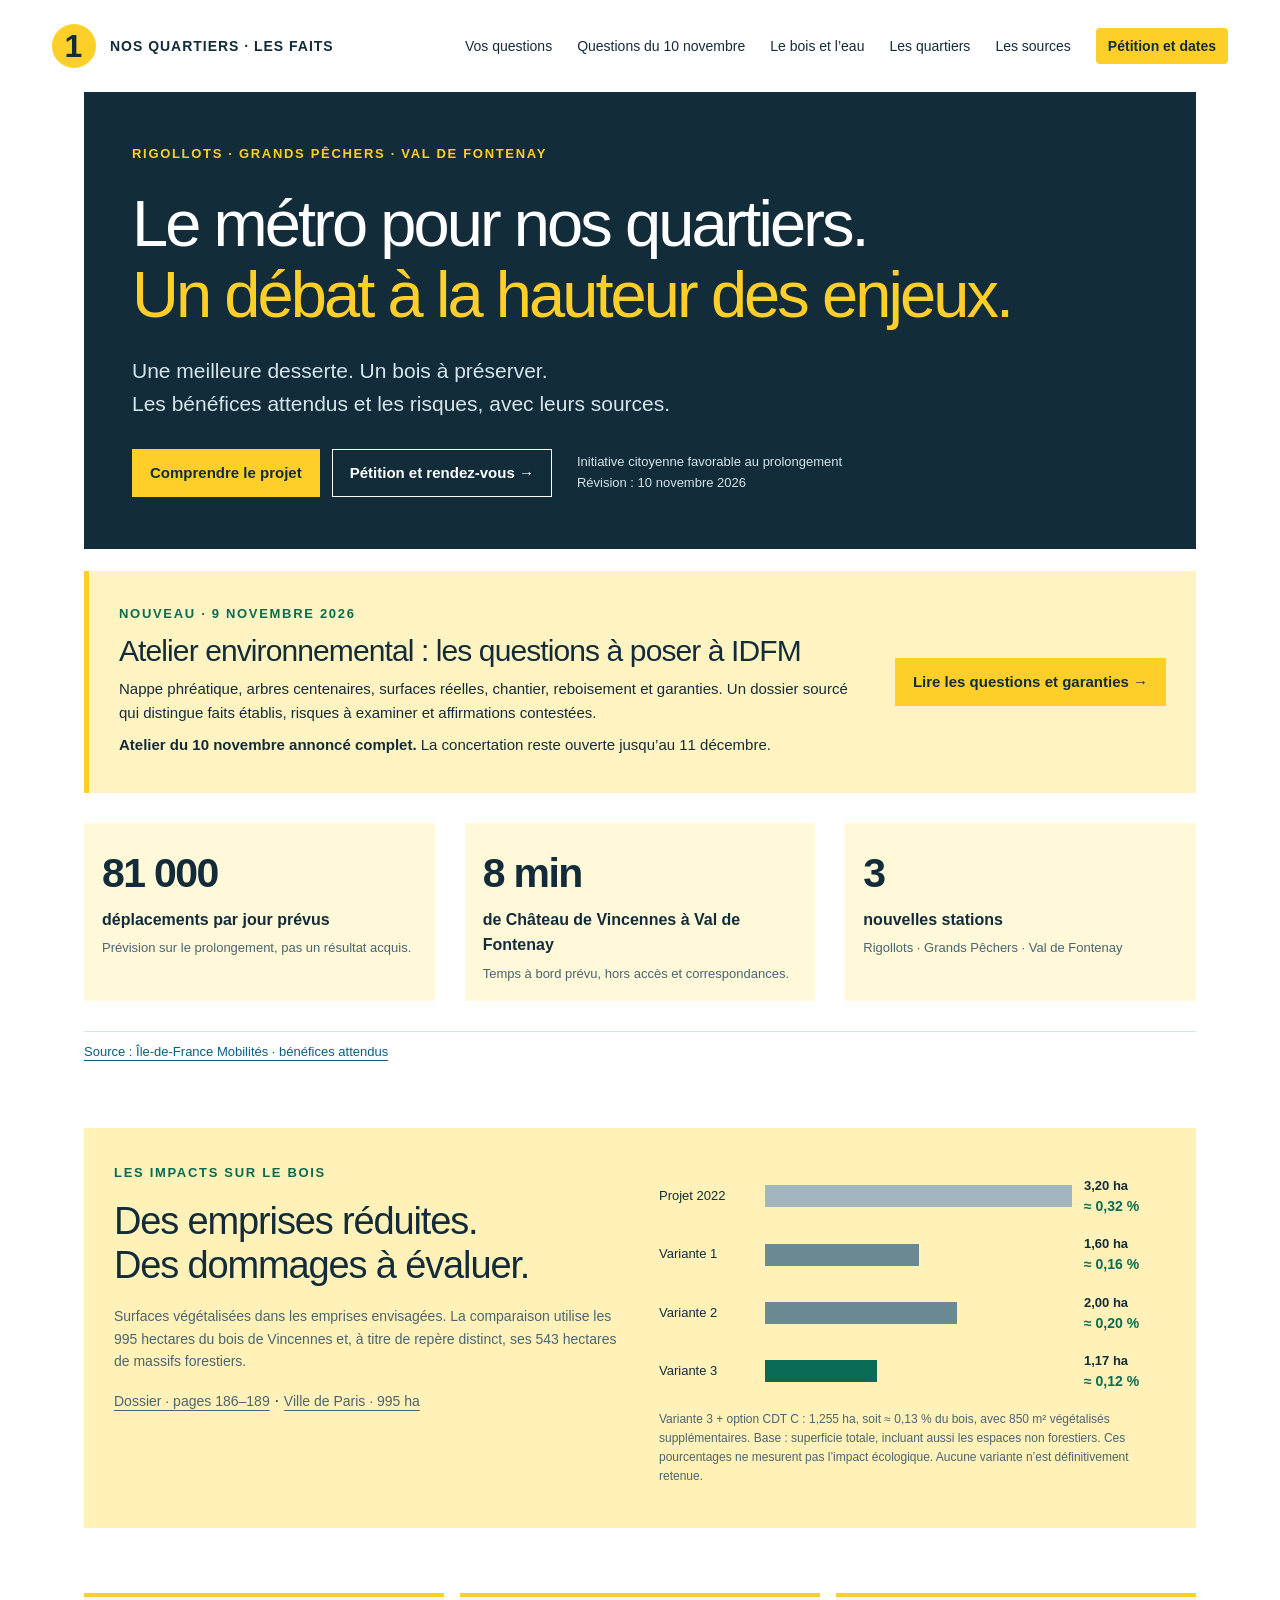
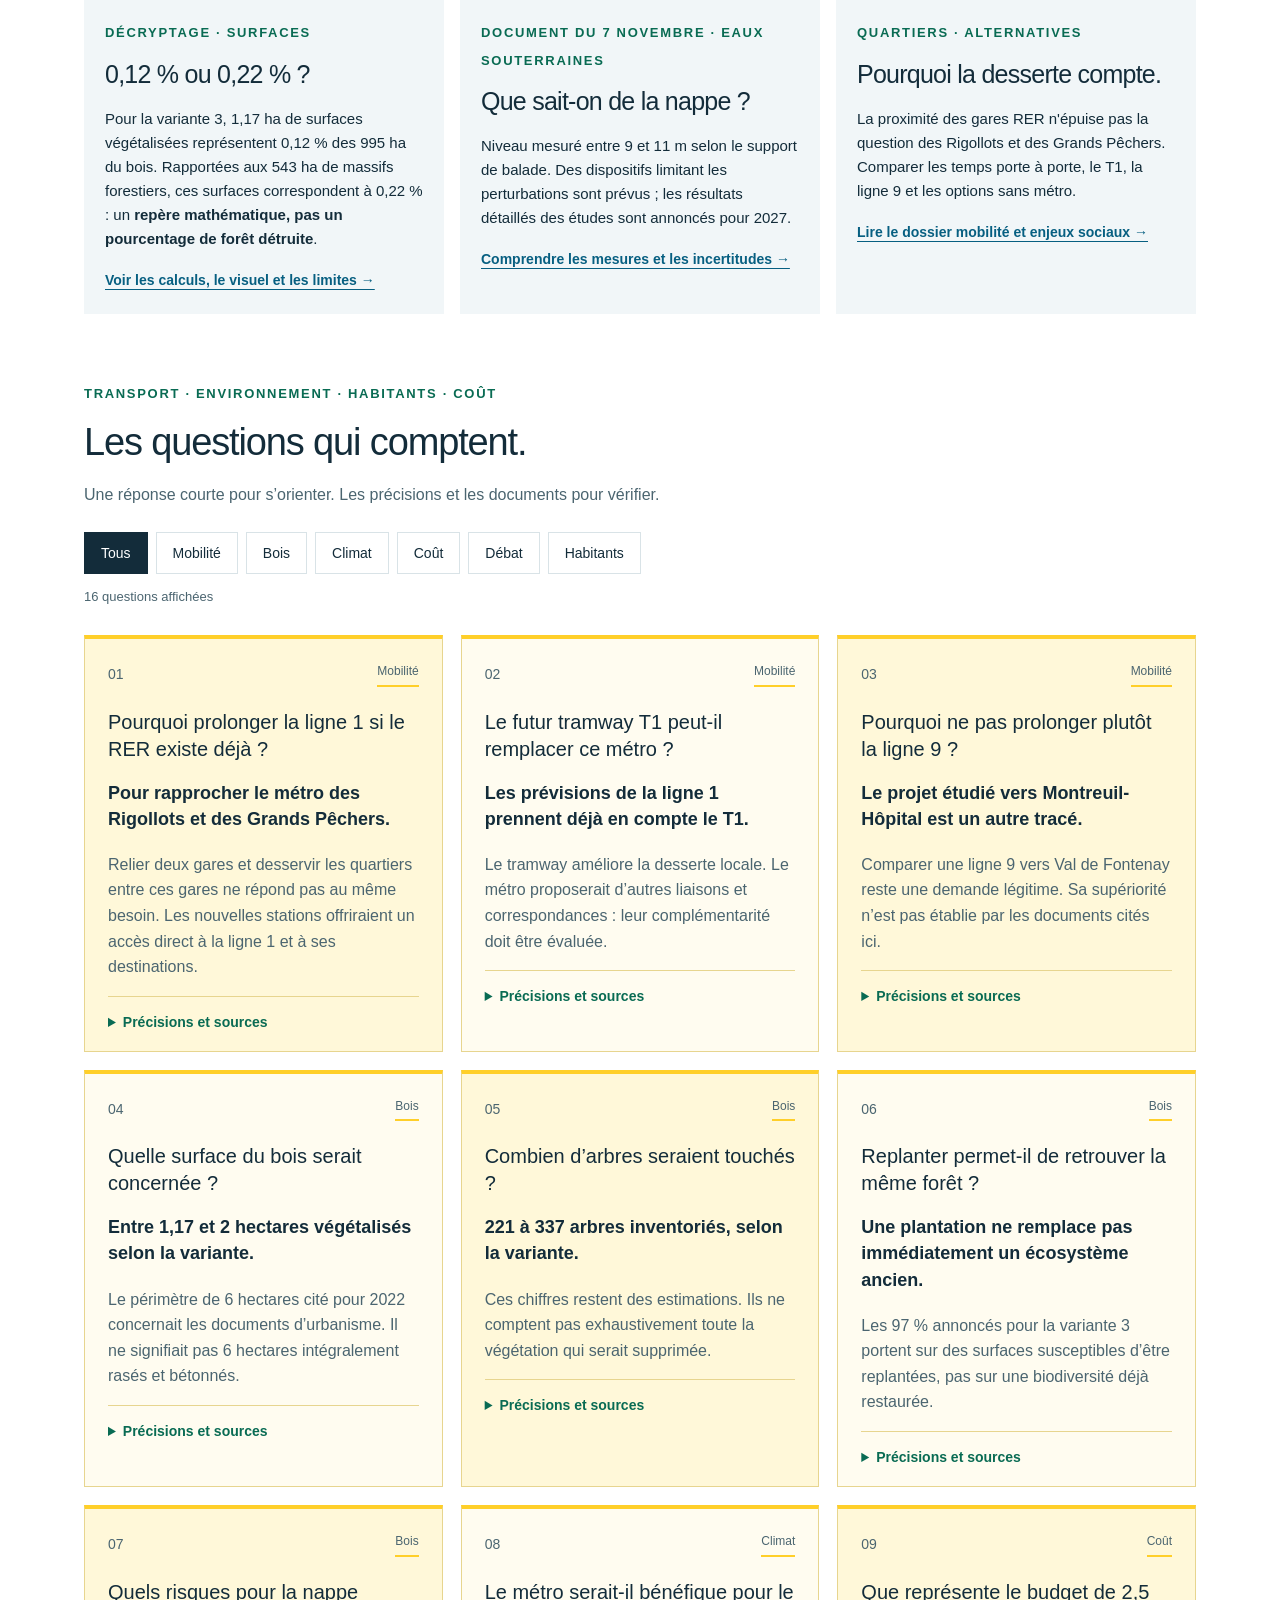
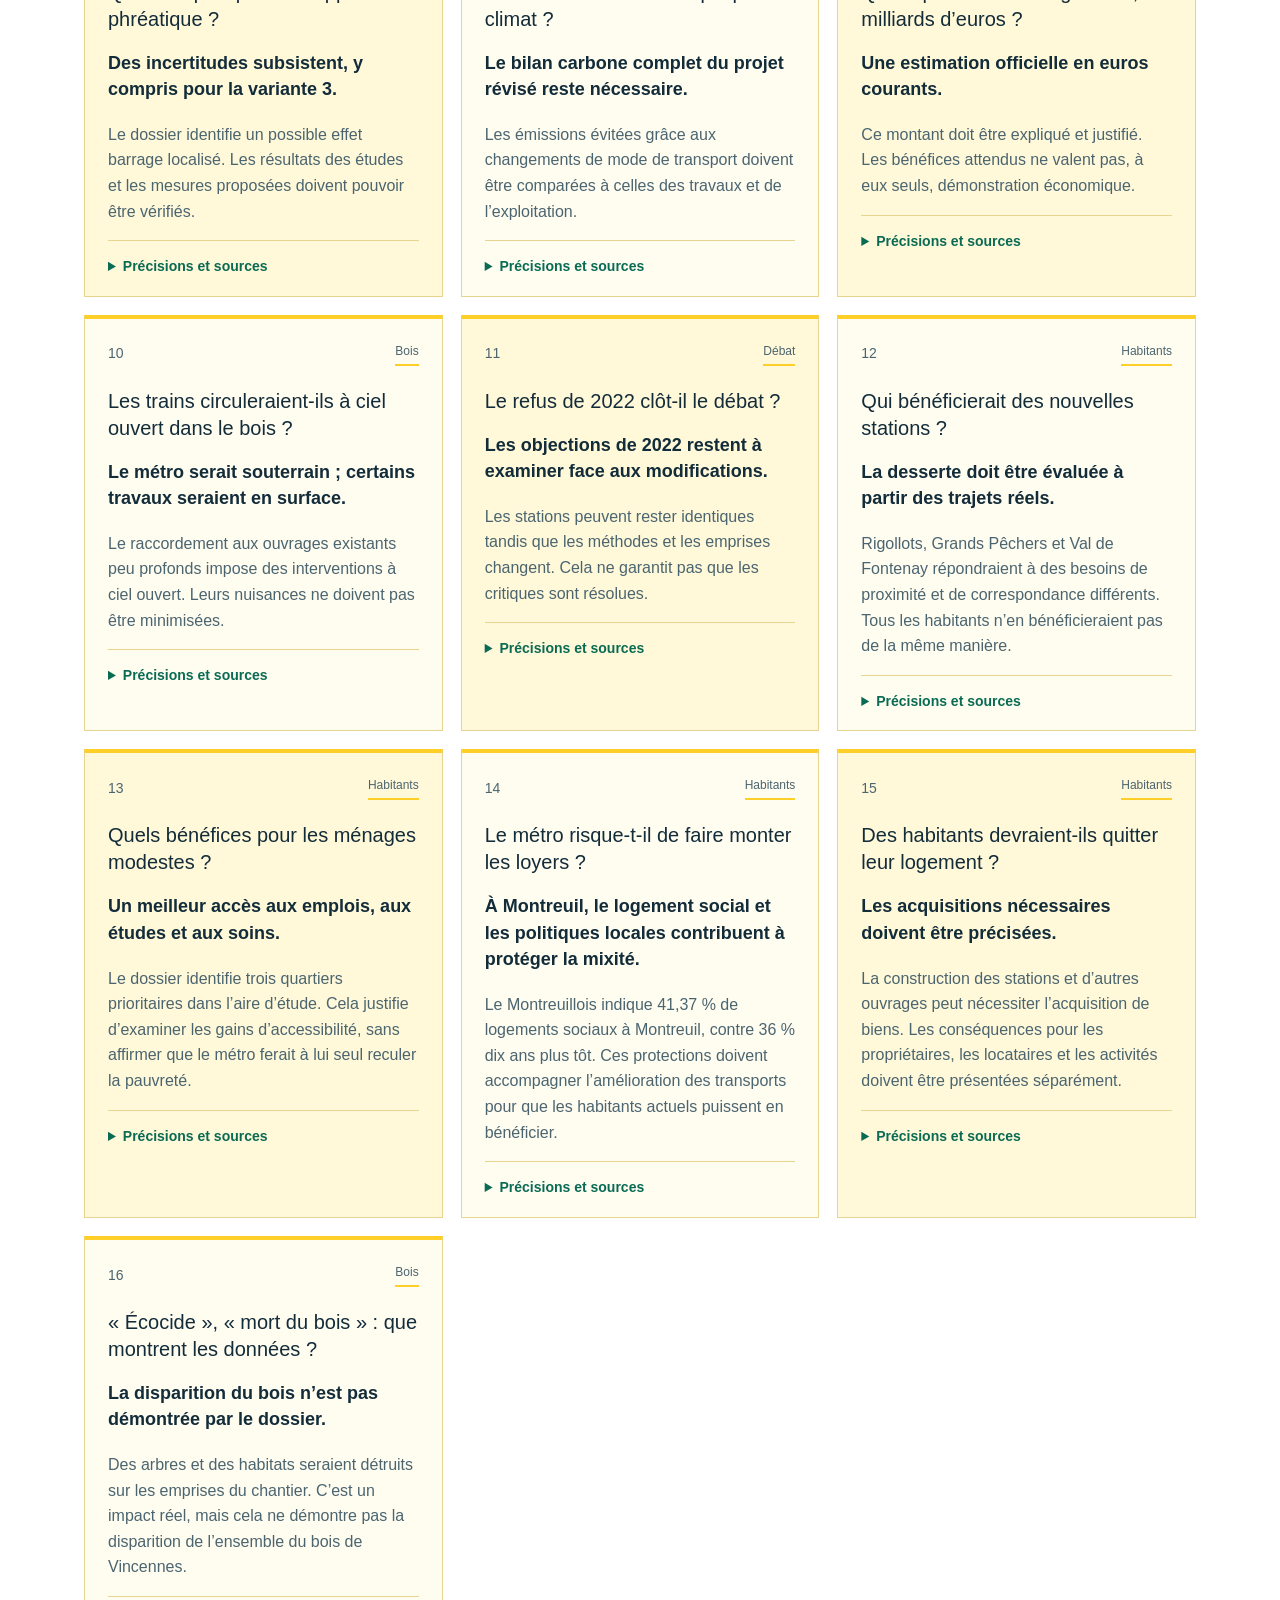
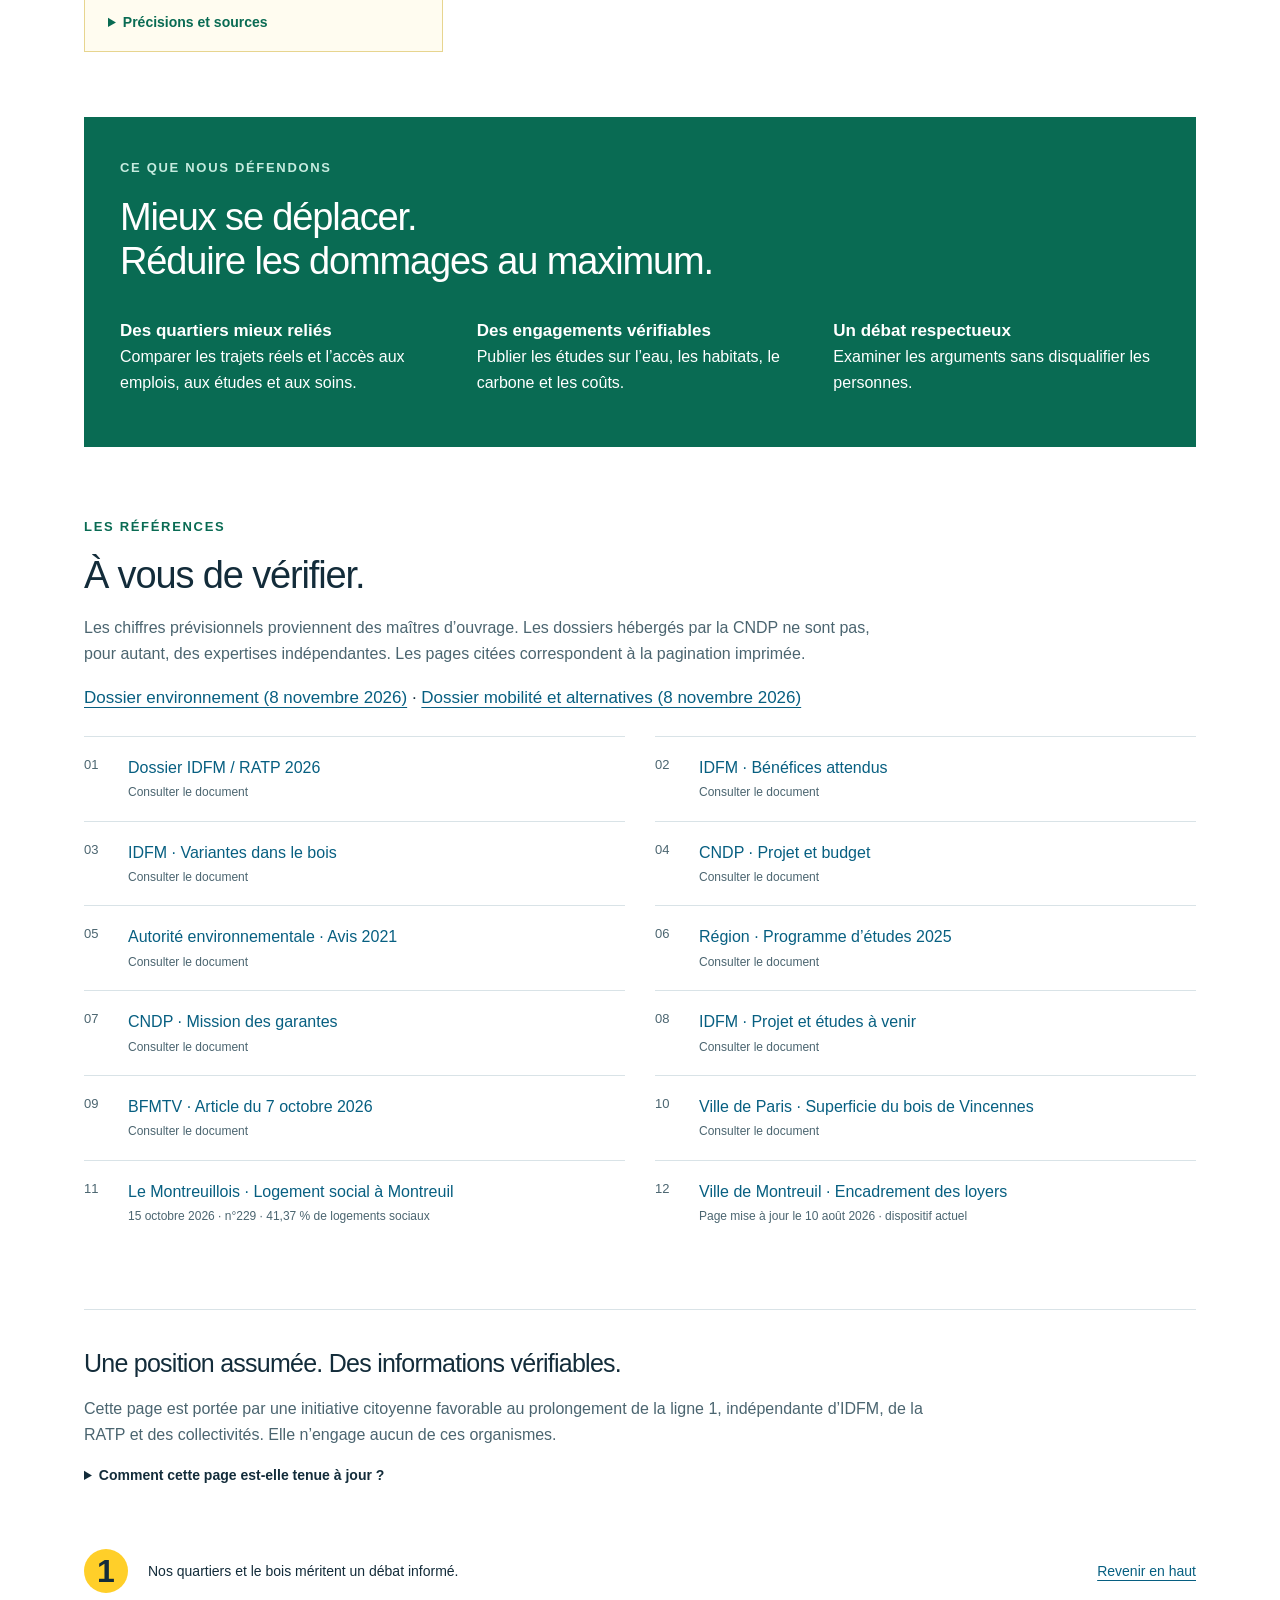
==== commit d2a677b9: "Actualiser la date de révision affichée en tête de page" ====
--- a/index.html
+++ b/index.html
@@ -1,3 +1,3 @@
 <!doctype html>
 <html lang="fr"><head><meta charset="utf-8"><meta name="viewport" content="width=device-width,initial-scale=1"><title>Ligne 1 : les faits, les bénéfices et les questions ouvertes</title><meta name="description" content="Prolongement de la ligne 1 à Val de Fontenay : vérification des arguments, comparaison des variantes, impacts sur le bois et sources officielles. Initiative citoyenne favorable au projet."><meta property="og:title" content="Ligne 1 : comprendre, vérifier, débattre"><meta property="og:description" content="Les chiffres, leurs limites et les questions encore ouvertes. Une lecture sourcée du projet vers Rigollots, Grands Pêchers et Val de Fontenay."><meta name="theme-color" content="#142a38"><link rel="icon" type="image/svg+xml" href="data:image/svg+xml,%3Csvg xmlns='http://www.w3.org/2000/svg' viewBox='0 0 32 32'%3E%3Ccircle cx='16' cy='16' r='16' fill='%23ffcf32'/%3E%3Ctext x='16' y='24' text-anchor='middle' font-family='Arial' font-size='25' font-weight='bold' fill='%23142a38'%3E1%3C/text%3E%3C/svg%3E"><link rel="stylesheet" href="style.css"></head>
-<body><a class="skip" href="#main">Aller au contenu</a><header><a class="brand" href="#"><span class="line">1</span><span>NOS QUARTIERS · LES FAITS</span></a><nav aria-label="Navigation"><a href="#questions">Vos questions</a><a href="questions-atelier.html">Questions du 10 novembre</a><a href="bois.html">Le bois et l’eau</a><a href="quartiers.html">Les quartiers</a><a href="#sources">Les sources</a><a class="nav-action" href="participer.html">Pétition et dates</a></nav></header><main id="main"><section class="hero"><div class="eyebrow">RIGOLLOTS · GRANDS PÊCHERS · VAL DE FONTENAY</div><h1>Le métro pour nos quartiers.<br><em>Un débat à la hauteur des enjeux.</em></h1><p>Une meilleure desserte. Un bois à préserver.<br>Les bénéfices attendus et les risques, avec leurs sources.</p><div class="hero-footer"><div class="hero-actions"><a class="button" href="#questions">Comprendre le projet</a><a class="button button-outline" href="participer.html">Pétition et rendez-vous →</a></div><span>Initiative citoyenne favorable au prolongement<br>Révision : 8 novembre 2026</span></div></section><section class="atelier-teaser" aria-label="Dossier de questions pour la concertation"><div><span class="eyebrow">NOUVEAU · 9 NOVEMBRE 2026</span><h2>Atelier environnemental : les questions à poser à IDFM</h2><p>Nappe phréatique, arbres centenaires, surfaces réelles, chantier, reboisement et garanties. Un dossier sourcé qui distingue faits établis, risques à examiner et affirmations contestées.</p><p><strong>Atelier du 10 novembre annoncé complet.</strong> La concertation reste ouverte jusqu’au 11 décembre.</p></div><a class="button" href="questions-atelier.html">Lire les questions et garanties →</a></section><section class="snapshot" aria-label="Les bénéfices attendus selon IDFM"><article><b>81 000</b><span>déplacements par jour prévus</span><small>Prévision sur le prolongement, pas un résultat acquis.</small></article><article><b>8 min</b><span>de Château de Vincennes à Val de Fontenay</span><small>Temps à bord prévu, hors accès et correspondances.</small></article><article><b>3</b><span>nouvelles stations</span><small>Rigollots · Grands Pêchers · Val de Fontenay</small></article></section><p class="metric-source"><a href="https://www.iledefrance-mobilites.fr/le-reseau/projets/metro1-valdefontenay/benefices-du-projet-m1">Source : Île-de-France Mobilités · bénéfices attendus</a></p><section class="comparison" id="bois"><div><span class="eyebrow">LES IMPACTS SUR LE BOIS</span><h2>Des emprises réduites.<br>Des dommages à évaluer.</h2><p>Surfaces végétalisées dans les emprises envisagées. La comparaison utilise les 995 hectares du bois de Vincennes et, à titre de repère distinct, ses 543 hectares de massifs forestiers.</p><a href="https://www.debatpublic.fr/sites/default/files/2026-09/K5TOo4u580md6bIL_ProlongementM1-DossierConcertation-Complet.pdf">Dossier · pages 186–189</a> · <a href="https://www.paris.fr/lieux/bois-de-vincennes-6598">Ville de Paris · 995 ha</a></div><div class="chart" role="img" aria-label="Emprises végétalisées : 2022, 3,20 hectares ; variante 1, 1,60 ; variante 2, 2 ; variante 3, 1,17. Parts de la superficie totale de 995 hectares : environ 0,32 pour cent, 0,16 pour cent, 0,20 pour cent et 0,12 pour cent respectivement"><div><span>Projet 2022</span><i style="--w:100%"></i><b>3,20 ha<small>≈ 0,32 %</small></b></div><div><span>Variante 1</span><i style="--w:50%"></i><b>1,60 ha<small>≈ 0,16 %</small></b></div><div><span>Variante 2</span><i style="--w:62.5%"></i><b>2,00 ha<small>≈ 0,20 %</small></b></div><div><span>Variante 3</span><i class="v3" style="--w:36.5625%"></i><b>1,17 ha<small>≈ 0,12 %</small></b></div><p>Variante 3 + option CDT C : 1,255 ha, soit ≈ 0,13 % du bois, avec 850 m² végétalisés supplémentaires. Base : superficie totale, incluant aussi les espaces non forestiers. Ces pourcentages ne mesurent pas l’impact écologique. Aucune variante n’est définitivement retenue.</p></div></section><section class="featured-evidence" aria-label="Nouvelles fiches d'information"><article><span class="eyebrow">DÉCRYPTAGE · SURFACES</span><h2>0,12 % ou 0,22 % ?</h2><p>Pour la variante 3, 1,17 ha de surfaces végétalisées représentent 0,12 % des 995 ha du bois. Rapportées aux 543 ha de massifs forestiers, ces surfaces correspondent à 0,22 % : un <strong>repère mathématique, pas un pourcentage de forêt détruite</strong>.</p><a href="bois.html#calcul">Voir les calculs, le visuel et les limites →</a></article><article><span class="eyebrow">DOCUMENT DU 7 NOVEMBRE · EAUX SOUTERRAINES</span><h2>Que sait-on de la nappe ?</h2><p>Niveau mesuré entre 9 et 11 m selon le support de balade. Des dispositifs limitant les perturbations sont prévus ; les résultats détaillés des études sont annoncés pour 2027.</p><a href="bois.html#eau">Comprendre les mesures et les incertitudes →</a></article><article><span class="eyebrow">QUARTIERS · ALTERNATIVES</span><h2>Pourquoi la desserte compte.</h2><p>La proximité des gares RER n'épuise pas la question des Rigollots et des Grands Pêchers. Comparer les temps porte à porte, le T1, la ligne 9 et les options sans métro.</p><a href="quartiers.html">Lire le dossier mobilité et enjeux sociaux →</a></article></section><section id="questions"><span class="eyebrow">TRANSPORT · ENVIRONNEMENT · HABITANTS · COÛT</span><h2>Les questions qui comptent.</h2><p class="intro">Une réponse courte pour s’orienter. Les précisions et les documents pour vérifier.</p><div class="filters" role="group" aria-label="Filtrer les questions par thème"><button data-filter="Tous" aria-pressed="true" class="active">Tous</button><button data-filter="Mobilité" aria-pressed="false" class="">Mobilité</button><button data-filter="Bois" aria-pressed="false" class="">Bois</button><button data-filter="Climat" aria-pressed="false" class="">Climat</button><button data-filter="Coût" aria-pressed="false" class="">Coût</button><button data-filter="Débat" aria-pressed="false" class="">Débat</button><button data-filter="Habitants" aria-pressed="false" class="">Habitants</button></div><p class="result-count" aria-live="polite">16 questions affichées</p><div class="grid" id="question-grid"><article class="fact" id="question-1" data-topic="Mobilité"><div class="fact-top"><span>01</span><span class="topic">Mobilité</span></div><h3>Pourquoi prolonger la ligne 1 si le RER existe déjà ?</h3><p class="takeaway">Pour rapprocher le métro des Rigollots et des Grands Pêchers.</p><p class="short-answer">Relier deux gares et desservir les quartiers entre ces gares ne répond pas au même besoin. Les nouvelles stations offriraient un accès direct à la ligne 1 et à ses destinations.</p><details><summary>Précisions et sources</summary><p>IDFM identifie ces quartiers comme éloignés du réseau structurant. L’intérêt réel dépend des domiciles, des destinations et des correspondances. Les 8 minutes annoncées entre Château de Vincennes et Val de Fontenay sont un temps à bord, pas un gain identique pour chaque habitant.</p><a class="ref" href="https://www.iledefrance-mobilites.fr/le-reseau/projets/metro1-valdefontenay/benefices-du-projet-m1" target="_blank" rel="noopener">IDFM · Bénéfices attendus<small>Bénéfices attendus</small></a><a class="permalink" href="#question-1">Lien vers cette réponse</a></details></article><article class="fact" id="question-2" data-topic="Mobilité"><div class="fact-top"><span>02</span><span class="topic">Mobilité</span></div><h3>Le futur tramway T1 peut-il remplacer ce métro ?</h3><p class="takeaway">Les prévisions de la ligne 1 prennent déjà en compte le T1.</p><p class="short-answer">Le tramway améliore la desserte locale. Le métro proposerait d’autres liaisons et correspondances : leur complémentarité doit être évaluée.</p><details><summary>Précisions et sources</summary><p>Le modèle du dossier intègre le futur T1, la ligne 15 et le Bus Bords de Marne. Il prévoit néanmoins une fréquentation du prolongement. Ce résultat ne suffit pas à prouver son équilibre économique. Le dossier situe le futur T1 à environ 600 m de la station Grands Pêchers envisagée : cela ne décrit pas la distance de tous les logements au tram.</p><a class="ref" href="https://www.debatpublic.fr/sites/default/files/2026-09/K5TOo4u580md6bIL_ProlongementM1-DossierConcertation-Complet.pdf" target="_blank" rel="noopener">Dossier IDFM / RATP 2026<small>p. 128–129 et 142–143</small></a><a class="permalink" href="#question-2">Lien vers cette réponse</a></details></article><article class="fact" id="question-3" data-topic="Mobilité"><div class="fact-top"><span>03</span><span class="topic">Mobilité</span></div><h3>Pourquoi ne pas prolonger plutôt la ligne 9 ?</h3><p class="takeaway">Le projet étudié vers Montreuil-Hôpital est un autre tracé.</p><p class="short-answer">Comparer une ligne 9 vers Val de Fontenay reste une demande légitime. Sa supériorité n’est pas établie par les documents cités ici.</p><details><summary>Précisions et sources</summary><p>Le programme régional de 2025 prévoit des études M9 vers Montreuil-Hôpital : diagnostic, variantes, coûts et première appréciation environnementale. Cela ne constitue pas une comparaison avec un tracé M9 via Grands Pêchers et Val de Fontenay. Il faut demander si cette variante a été étudiée et obtenir ses résultats, sans la déclarer impossible ni meilleure par principe.</p><a class="ref" href="https://www.iledefrance.fr/actes/deliberations/CP2025-123RAP.pdf" target="_blank" rel="noopener">Région · Programme d’études 2025<small>p. 125–127</small></a><a class="ref" href="quartiers.html#alternatives">Comparer la ligne 9, le T1, le RER et les bus</a><a class="permalink" href="#question-3">Lien vers cette réponse</a></details></article><article class="fact" id="question-4" data-topic="Bois"><div class="fact-top"><span>04</span><span class="topic">Bois</span></div><h3>Quelle surface du bois serait concernée ?</h3><p class="takeaway">Entre 1,17 et 2 hectares végétalisés selon la variante.</p><p class="short-answer">Le périmètre de 6 hectares cité pour 2022 concernait les documents d’urbanisme. Il ne signifiait pas 6 hectares intégralement rasés et bétonnés.</p><details><summary>Précisions et sources</summary><p>Il faut distinguer chantier total et espaces végétalisés : la variante 3 représente 2,12 ha de chantier, dont 1,17 ha végétalisé. L’option C du centre de dépannage ajouterait environ 850 m² végétalisés et 3 arbres dans le bois. La surface ne mesure pas, à elle seule, la valeur des habitats ni les effets indirects.</p><a class="ref" href="https://www.debatpublic.fr/sites/default/files/2026-09/K5TOo4u580md6bIL_ProlongementM1-DossierConcertation-Complet.pdf" target="_blank" rel="noopener">Dossier IDFM / RATP 2026<small>p. 186–189</small></a><a class="ref" href="bois.html#calcul">Comparaison 0,12 % / 0,22 % et tableau des variantes</a><a class="permalink" href="#question-4">Lien vers cette réponse</a></details></article><article class="fact" id="question-5" data-topic="Bois"><div class="fact-top"><span>05</span><span class="topic">Bois</span></div><h3>Combien d’arbres seraient touchés ?</h3><p class="takeaway">221 à 337 arbres inventoriés, selon la variante.</p><p class="short-answer">Ces chiffres restent des estimations. Ils ne comptent pas exhaustivement toute la végétation qui serait supprimée.</p><details><summary>Précisions et sources</summary><p>221 correspond à la variante 3 ; 274 à la variante 1 ; 337 à la variante 2. L’inventaire recense notamment tous les troncs de plus de 17,5 cm de diamètre et certains petits sujets présentant un intérêt particulier. Le chêne remarquable est éloigné de l’emprise de la variante 3, mais proche de celles des variantes 1 et 2. Aucun âge exact n’est affirmé ici.</p><a class="ref" href="https://www.debatpublic.fr/sites/default/files/2026-09/K5TOo4u580md6bIL_ProlongementM1-DossierConcertation-Complet.pdf" target="_blank" rel="noopener">Dossier IDFM / RATP 2026<small>p. 152–153, 174–175, 186–189 et annexe</small></a><a class="permalink" href="#question-5">Lien vers cette réponse</a></details></article><article class="fact" id="question-6" data-topic="Bois"><div class="fact-top"><span>06</span><span class="topic">Bois</span></div><h3>Replanter permet-il de retrouver la même forêt ?</h3><p class="takeaway">Une plantation ne remplace pas immédiatement un écosystème ancien.</p><p class="short-answer">Les 97 % annoncés pour la variante 3 portent sur des surfaces susceptibles d’être replantées, pas sur une biodiversité déjà restaurée.</p><details><summary>Précisions et sources</summary><p>Le dossier décrit des habitats à enjeux, une flore patrimoniale et une mare en bordure de la variante 3. Les essences, la taille des plants, les résultats écologiques attendus et les engagements de suivi doivent être précisés. Affirmer que seuls des arbustes seraient plantés n’est pas établi ici. Le retour à une vocation boisée ne rétablit pas automatiquement la protection d’espace boisé classé.</p><a class="ref" href="https://www.debatpublic.fr/sites/default/files/2026-09/K5TOo4u580md6bIL_ProlongementM1-DossierConcertation-Complet.pdf" target="_blank" rel="noopener">Dossier IDFM / RATP 2026<small>p. 174–175 et 186–189</small></a><a class="permalink" href="#question-6">Lien vers cette réponse</a></details></article><article class="fact" id="question-7" data-topic="Bois"><div class="fact-top"><span>07</span><span class="topic">Bois</span></div><h3>Quels risques pour la nappe phréatique ?</h3><p class="takeaway">Des incertitudes subsistent, y compris pour la variante 3.</p><p class="short-answer">Le dossier identifie un possible effet barrage localisé. Les résultats des études et les mesures proposées doivent pouvoir être vérifiés.</p><details><summary>Précisions et sources</summary><p>Le niveau de nappe est indiqué comme incertain et des reconnaissances sont annoncées. La variante 3 évite certaines difficultés techniques des autres variantes, sans supprimer tout risque hydrogéologique. Identifier un risque ne démontre ni qu’il se produira ni qu’il est maîtrisé.</p><a class="ref" href="https://www.debatpublic.fr/sites/default/files/2026-09/K5TOo4u580md6bIL_ProlongementM1-DossierConcertation-Complet.pdf" target="_blank" rel="noopener">Dossier IDFM / RATP 2026<small>p. 174–175 et 188–189</small></a><a class="ref" href="bois.html#eau">Fiche actualisée · niveau de nappe de 9 à 11 mètres, dispositifs techniques et résultats attendus en 2027</a><a class="permalink" href="#question-7">Lien vers cette réponse</a></details></article><article class="fact" id="question-8" data-topic="Climat"><div class="fact-top"><span>08</span><span class="topic">Climat</span></div><h3>Le métro serait-il bénéfique pour le climat ?</h3><p class="takeaway">Le bilan carbone complet du projet révisé reste nécessaire.</p><p class="short-answer">Les émissions évitées grâce aux changements de mode de transport doivent être comparées à celles des travaux et de l’exploitation.</p><details><summary>Précisions et sources</summary><p>L’Autorité environnementale avait critiqué les calculs du dossier précédent, notamment l’absence d’évaluation des émissions de construction. Son avis de 2021 ne permet pas d’affirmer un bilan positif pour les nouvelles variantes, ni un délai précis de retour carbone. Le résultat dépend notamment du report depuis la voiture, des distances parcourues, de l’évolution du parc automobile et de la durée d’évaluation.</p><a class="ref" href="https://www.igedd.developpement-durable.gouv.fr/IMG/pdf/210519_prolongement_l1_metro_93_94_delibere_cle0d175d.pdf" target="_blank" rel="noopener">Autorité environnementale · Avis 2021<small>p. 22–23</small></a><a class="permalink" href="#question-8">Lien vers cette réponse</a></details></article><article class="fact" id="question-9" data-topic="Coût"><div class="fact-top"><span>09</span><span class="topic">Coût</span></div><h3>Que représente le budget de 2,5 milliards d’euros ?</h3><p class="takeaway">Une estimation officielle en euros courants.</p><p class="short-answer">Ce montant doit être expliqué et justifié. Les bénéfices attendus ne valent pas, à eux seuls, démonstration économique.</p><details><summary>Précisions et sources</summary><p>La CNDP publie 2,5 Md€ courants, à partir d’une estimation de 1,49 Md€ HT aux prix de décembre 2017 actualisée selon des hypothèses et le calendrier. Les 1,7 Md€ constants cités par IDFM dans BFMTV utilisent une autre base. Il faut comparer dates, périmètres et inflation. Un nouveau bilan socio-économique est annoncé ; l’utilité publique n’est pas acquise.</p><a class="ref" href="https://www.debatpublic.fr/prolongement-de-la-ligne-1-du-metro-entre-chateau-de-vincennes-et-val-de-fontenay-8551" target="_blank" rel="noopener">CNDP · Projet et budget<small>Coût au stade de la saisine</small></a><a class="ref" href="https://www.iledefrance-mobilites.fr/le-reseau/projets/metro1-valdefontenay/le-projet-m1" target="_blank" rel="noopener">IDFM · nouveau bilan annoncé</a><a class="permalink" href="#question-9">Lien vers cette réponse</a></details></article><article class="fact" id="question-10" data-topic="Bois"><div class="fact-top"><span>10</span><span class="topic">Bois</span></div><h3>Les trains circuleraient-ils à ciel ouvert dans le bois ?</h3><p class="takeaway">Le métro serait souterrain ; certains travaux seraient en surface.</p><p class="short-answer">Le raccordement aux ouvrages existants peu profonds impose des interventions à ciel ouvert. Leurs nuisances ne doivent pas être minimisées.</p><details><summary>Précisions et sources</summary><p>Il faut distinguer le fonctionnement futur de la ligne et les méthodes du chantier. De même, le calendrier global annoncé, de 2033 à 2040 sous conditions, ne démontre pas dix ans de travaux localisés dans le bois. La durée et le phasage du raccordement doivent être précisés.</p><a class="ref" href="https://www.iledefrance-mobilites.fr/le-reseau/projets/metro1-valdefontenay/bois-de-vincennes-m1" target="_blank" rel="noopener">IDFM · Variantes dans le bois<small>Méthodes de raccordement ; calendrier : dossier p. 98–99</small></a><a class="ref" href="https://www.debatpublic.fr/sites/default/files/2026-09/K5TOo4u580md6bIL_ProlongementM1-DossierConcertation-Complet.pdf" target="_blank" rel="noopener">Dossier 2026 · calendrier, p. 98–99</a><a class="permalink" href="#question-10">Lien vers cette réponse</a></details></article><article class="fact" id="question-11" data-topic="Débat"><div class="fact-top"><span>11</span><span class="topic">Débat</span></div><h3>Le refus de 2022 clôt-il le débat ?</h3><p class="takeaway">Les objections de 2022 restent à examiner face aux modifications.</p><p class="short-answer">Les stations peuvent rester identiques tandis que les méthodes et les emprises changent. Cela ne garantit pas que les critiques sont résolues.</p><details><summary>Précisions et sources</summary><p>L’avis défavorable de la commission d’enquête de 2022 est réel ; une commission d’enquête n’est pas un tribunal. La concertation actuelle porte sur l’opportunité et les alternatives, dont l’absence de projet. Les garantes ont une mission de neutralité et d’indépendance. Les protections du bois nécessitent des procédures spécifiques, pas des autorisations déjà obtenues.</p><a class="ref" href="https://www.debatpublic.fr/sites/default/files/2026-02/LM_LIGNE_1_VINCENNES_FONTENAY%20Sign%C3%A9%20MP.pdf" target="_blank" rel="noopener">CNDP · Mission des garantes<small>p. 1–3 ; dossier p. 16–21 et 188–189</small></a><a class="ref" href="https://www.debatpublic.fr/sites/default/files/2026-09/K5TOo4u580md6bIL_ProlongementM1-DossierConcertation-Complet.pdf" target="_blank" rel="noopener">Dossier 2026 · p. 16–21 et 188–189</a><a class="permalink" href="#question-11">Lien vers cette réponse</a></details></article><article class="fact" id="question-12" data-topic="Habitants"><div class="fact-top"><span>12</span><span class="topic">Habitants</span></div><h3>Qui bénéficierait des nouvelles stations ?</h3><p class="takeaway">La desserte doit être évaluée à partir des trajets réels.</p><p class="short-answer">Rigollots, Grands Pêchers et Val de Fontenay répondraient à des besoins de proximité et de correspondance différents. Tous les habitants n’en bénéficieraient pas de la même manière.</p><details><summary>Précisions et sources</summary><p>Comparer les options demande de regarder les populations accessibles à pied, en bus ou à vélo, les destinations utiles et les temps porte à porte. Le relief, les difficultés de marche et la qualité des correspondances comptent autant que la distance sur une carte. Une fréquentation prévue ne représente pas autant d’habitants distincts.</p><a class="ref" href="https://www.debatpublic.fr/sites/default/files/2026-09/K5TOo4u580md6bIL_ProlongementM1-DossierConcertation-Complet.pdf" target="_blank" rel="noopener">Dossier IDFM / RATP 2026<small>Diagnostic territorial, p. 34–35 ; fréquentation, p. 142–147</small></a><a class="permalink" href="#question-12">Lien vers cette réponse</a></details></article><article class="fact" id="question-13" data-topic="Habitants"><div class="fact-top"><span>13</span><span class="topic">Habitants</span></div><h3>Quels bénéfices pour les ménages modestes ?</h3><p class="takeaway">Un meilleur accès aux emplois, aux études et aux soins.</p><p class="short-answer">Le dossier identifie trois quartiers prioritaires dans l’aire d’étude. Cela justifie d’examiner les gains d’accessibilité, sans affirmer que le métro ferait à lui seul reculer la pauvreté.</p><details><summary>Précisions et sources</summary><p>Le classement en quartier prioritaire décrit un enjeu social ; il ne signifie pas que tous ses habitants seraient directement desservis. Il faut comparer les gains de temps et de fiabilité selon les revenus, la possession d’une voiture et les horaires de travail. Les bénéfices attendus doivent pouvoir profiter aux habitants actuels.</p><a class="ref" href="https://www.debatpublic.fr/sites/default/files/2026-09/K5TOo4u580md6bIL_ProlongementM1-DossierConcertation-Complet.pdf" target="_blank" rel="noopener">Dossier IDFM / RATP 2026<small>Diagnostic territorial, p. 34–35</small></a><a class="permalink" href="#question-13">Lien vers cette réponse</a></details></article><article class="fact" id="question-14" data-topic="Habitants"><div class="fact-top"><span>14</span><span class="topic">Habitants</span></div><h3>Le métro risque-t-il de faire monter les loyers ?</h3><p class="takeaway">À Montreuil, le logement social et les politiques locales contribuent à protéger la mixité.</p><p class="short-answer">Le Montreuillois indique 41,37 % de logements sociaux à Montreuil, contre 36 % dix ans plus tôt. Ces protections doivent accompagner l’amélioration des transports pour que les habitants actuels puissent en bénéficier.</p><details><summary>Précisions et sources</summary><p>Dans son dossier du 15 octobre 2026 (n°229), Le Montreuillois relie cette progression à la préservation du parc social, notamment au refus de vente de logements sociaux, et au soutien à la construction par des garanties d’emprunt. Montreuil et Est Ensemble soutiennent aussi le bail réel solidaire (BRS), pour une accession à la propriété à prix encadrés.</p><p>Pour le parc privé, Montreuil relève actuellement de l’encadrement des loyers d’Est Ensemble pour les baux concernés. Ce dispositif limite le loyer de base ; il ne fige pas tous les loyers. Son maintien dans la durée et son application sont des enjeux à suivre.</p><p>Le taux de 41,37 % concerne l’ensemble de Montreuil, pas les seuls abords des futures stations ni les autres communes du tracé. Ces protections ne suppriment pas tout risque de pression immobilière. Les sources citées ne chiffrent pas l’effet propre du prolongement sur les loyers ou les départs contraints. Le suivi des loyers et le maintien du logement abordable doivent permettre aux habitants actuels de profiter du projet.</p><a class="ref" href="https://www.lemontreuillois.fr/articles/montreuil-terre-de-logement-social" target="_blank" rel="noopener">Le Montreuillois · Montreuil, terre de logement social<small>15 octobre 2026 · n°229 · de 36 % à 41,37 % en dix ans ; parc social et BRS</small></a><a class="ref" href="https://www.montreuil.fr/services-et-demarches/urbanisme/urbanisme-habitat/encadrement-des-loyers-sur-le-territoire-dest-ensemble" target="_blank" rel="noopener">Ville de Montreuil · Encadrement des loyers<small>Protections actuelles du parc privé · page mise à jour le 10 août 2026</small></a><a class="permalink" href="#question-14">Lien vers cette réponse</a></details></article><article class="fact" id="question-15" data-topic="Habitants"><div class="fact-top"><span>15</span><span class="topic">Habitants</span></div><h3>Des habitants devraient-ils quitter leur logement ?</h3><p class="takeaway">Les acquisitions nécessaires doivent être précisées.</p><p class="short-answer">La construction des stations et d’autres ouvrages peut nécessiter l’acquisition de biens. Les conséquences pour les propriétaires, les locataires et les activités doivent être présentées séparément.</p><details><summary>Précisions et sources</summary><p>La présentation du projet prévoit des emprises sur du bâti existant pour certaines stations. Une emprise d’étude ne constitue pas une décision individuelle d’expropriation. Les variantes retenues conditionneraient les besoins définitifs. Les personnes concernées doivent obtenir des réponses sur les biens touchés, le calendrier, l’indemnisation, le relogement éventuel et la continuité des activités. Aucun nombre de logements à supprimer n’est affirmé ici.</p><a class="ref" href="https://www.debatpublic.fr/sites/default/files/2026-09/K5TOo4u580md6bIL_ProlongementM1-DossierConcertation-Complet.pdf" target="_blank" rel="noopener">Dossier IDFM / RATP 2026<small>Stations et emprises ; calendrier, p. 98–99</small></a><a class="permalink" href="#question-15">Lien vers cette réponse</a></details></article><article class="fact" id="question-16" data-topic="Bois"><div class="fact-top"><span>16</span><span class="topic">Bois</span></div><h3>« Écocide », « mort du bois » : que montrent les données ?</h3><p class="takeaway">La disparition du bois n’est pas démontrée par le dossier.</p><p class="short-answer">Des arbres et des habitats seraient détruits sur les emprises du chantier. C’est un impact réel, mais cela ne démontre pas la disparition de l’ensemble du bois de Vincennes.</p><details><summary>Précisions et sources</summary><p>Pour le raccordement, les emprises végétalisées de 1,17 à 2 hectares représentent environ 0,12 % à 0,20 % des 995 hectares de superficie totale du bois indiqués par la Ville de Paris. Pour la variante 3 avec l’option C du centre de dépannage, 1,255 hectare correspond à environ 0,13 %. Le calcul est : emprise en hectares ÷ 995 × 100. À titre de comparaison, 1,17 ha ÷ 543 ha de massifs forestiers × 100 = 0,22 % ; cela ne représente pas la fraction de forêt effectivement détruite. Voir la fiche détaillée pour les différentes variantes. Le dénominateur comprend aussi les espaces non forestiers : ce n’est pas un pourcentage des seuls massifs forestiers, ni de la biodiversité perdue. Ces surfaces ne résument pas les enjeux : la qualité des habitats, les espèces, les sols, l’eau et les effets indirects doivent aussi être examinés. Le terme « écocide » ne remplace pas cette évaluation et sa qualification ne peut être tenue pour établie par la seule annonce d’abattages. À l’inverse, une petite emprise ne prouve pas l’absence de dommages graves à l’échelle locale. Les replantations envisagées ne garantissent pas une restauration immédiate des milieux.</p><a class="ref" href="https://www.debatpublic.fr/sites/default/files/2026-09/K5TOo4u580md6bIL_ProlongementM1-DossierConcertation-Complet.pdf" target="_blank" rel="noopener">Dossier IDFM / RATP 2026<small>p. 174–175 et 186–189</small></a><a class="ref" href="https://www.paris.fr/lieux/bois-de-vincennes-6598" target="_blank" rel="noopener">Ville de Paris · superficie totale : 995 ha ; massifs forestiers : 543 ha</a><a class="ref" href="https://www.bfmtv.com/environnement/la-mort-de-la-foret-les-opposants-au-projet-d-extension-de-la-ligne-1-du-metro-se-mobilisent-a-vincennes_AN-202610070667.html" target="_blank" rel="noopener">BFMTV · contexte de l’expression « mort de la forêt », 7 octobre 2026</a><a class="ref" href="bois.html#calcul">Explication et graphique des petits carrés · 0,22 %</a><a class="permalink" href="#question-16">Lien vers cette réponse</a></details></article></div></section><section class="bottom-line"><span class="eyebrow">CE QUE NOUS DÉFENDONS</span><h2>Mieux se déplacer.<br>Réduire les dommages au maximum.</h2><div><p><strong>Des quartiers mieux reliés</strong><br>Comparer les trajets réels et l’accès aux emplois, aux études et aux soins.</p><p><strong>Des engagements vérifiables</strong><br>Publier les études sur l’eau, les habitats, le carbone et les coûts.</p><p><strong>Un débat respectueux</strong><br>Examiner les arguments sans disqualifier les personnes.</p></div></section><section id="sources"><span class="eyebrow">LES RÉFÉRENCES</span><h2>À vous de vérifier.</h2><p class="intro">Les chiffres prévisionnels proviennent des maîtres d’ouvrage. Les dossiers hébergés par la CNDP ne sont pas, pour autant, des expertises indépendantes. Les pages citées correspondent à la pagination imprimée.</p><p><a href="bois.html">Dossier environnement (8 novembre 2026)</a> · <a href="quartiers.html">Dossier mobilité et alternatives (8 novembre 2026)</a></p><div class="source-grid"><a href="https://www.debatpublic.fr/sites/default/files/2026-09/K5TOo4u580md6bIL_ProlongementM1-DossierConcertation-Complet.pdf" target="_blank" rel="noopener"><span>01</span><strong>Dossier IDFM / RATP 2026</strong><small>Consulter le document</small></a><a href="https://www.iledefrance-mobilites.fr/le-reseau/projets/metro1-valdefontenay/benefices-du-projet-m1" target="_blank" rel="noopener"><span>02</span><strong>IDFM · Bénéfices attendus</strong><small>Consulter le document</small></a><a href="https://www.iledefrance-mobilites.fr/le-reseau/projets/metro1-valdefontenay/bois-de-vincennes-m1" target="_blank" rel="noopener"><span>03</span><strong>IDFM · Variantes dans le bois</strong><small>Consulter le document</small></a><a href="https://www.debatpublic.fr/prolongement-de-la-ligne-1-du-metro-entre-chateau-de-vincennes-et-val-de-fontenay-8551" target="_blank" rel="noopener"><span>04</span><strong>CNDP · Projet et budget</strong><small>Consulter le document</small></a><a href="https://www.igedd.developpement-durable.gouv.fr/IMG/pdf/210519_prolongement_l1_metro_93_94_delibere_cle0d175d.pdf" target="_blank" rel="noopener"><span>05</span><strong>Autorité environnementale · Avis 2021</strong><small>Consulter le document</small></a><a href="https://www.iledefrance.fr/actes/deliberations/CP2025-123RAP.pdf" target="_blank" rel="noopener"><span>06</span><strong>Région · Programme d’études 2025</strong><small>Consulter le document</small></a><a href="https://www.debatpublic.fr/sites/default/files/2026-02/LM_LIGNE_1_VINCENNES_FONTENAY%20Sign%C3%A9%20MP.pdf" target="_blank" rel="noopener"><span>07</span><strong>CNDP · Mission des garantes</strong><small>Consulter le document</small></a><a href="https://www.iledefrance-mobilites.fr/le-reseau/projets/metro1-valdefontenay/le-projet-m1" target="_blank" rel="noopener"><span>08</span><strong>IDFM · Projet et études à venir</strong><small>Consulter le document</small></a><a href="https://www.bfmtv.com/environnement/la-mort-de-la-foret-les-opposants-au-projet-d-extension-de-la-ligne-1-du-metro-se-mobilisent-a-vincennes_AN-202610070667.html" target="_blank" rel="noopener"><span>09</span><strong>BFMTV · Article du 7 octobre 2026</strong><small>Consulter le document</small></a><a href="https://www.paris.fr/lieux/bois-de-vincennes-6598" target="_blank" rel="noopener"><span>10</span><strong>Ville de Paris · Superficie du bois de Vincennes</strong><small>Consulter le document</small></a><a href="https://www.lemontreuillois.fr/articles/montreuil-terre-de-logement-social" target="_blank" rel="noopener"><span>11</span><strong>Le Montreuillois · Logement social à Montreuil</strong><small>15 octobre 2026 · n°229 · 41,37 % de logements sociaux</small></a><a href="https://www.montreuil.fr/services-et-demarches/urbanisme/urbanisme-habitat/encadrement-des-loyers-sur-le-territoire-dest-ensemble" target="_blank" rel="noopener"><span>12</span><strong>Ville de Montreuil · Encadrement des loyers</strong><small>Page mise à jour le 10 août 2026 · dispositif actuel</small></a></div></section><section class="method"><h2>Une position assumée. Des informations vérifiables.</h2><p>Cette page est portée par une initiative citoyenne favorable au prolongement de la ligne 1, indépendante d’IDFM, de la RATP et des collectivités. Elle n’engage aucun de ces organismes.</p><details><summary>Comment cette page est-elle tenue à jour ?</summary><p>Dernière révision : 10 novembre 2026. Réponse 14 complétée avec les politiques de logement de Montreuil et le chiffre de 41,37 % publié dans Le Montreuillois n°229. Dossiers bois, eau et mobilité ajoutés le 8 novembre. Les faits, les prévisions et les questions non résolues sont distingués. Une conclusion non établie par les sources consultées n’est pas déclarée impossible. La page n’est pas actualisée automatiquement.</p><p>Une correction doit préciser la réponse concernée, le document, sa date et sa page. Les prochaines corrections seront datées ici. Les deux dossiers complémentaires détaillent les calculs et les résultats préliminaires présentés le 7 novembre.</p></details></section></main><footer><span class="line">1</span><p>Nos quartiers et le bois méritent un débat informé.</p><a href="#">Revenir en haut</a></footer><script src="app.js"></script></body></html>
+<body><a class="skip" href="#main">Aller au contenu</a><header><a class="brand" href="#"><span class="line">1</span><span>NOS QUARTIERS · LES FAITS</span></a><nav aria-label="Navigation"><a href="#questions">Vos questions</a><a href="questions-atelier.html">Questions du 10 novembre</a><a href="bois.html">Le bois et l’eau</a><a href="quartiers.html">Les quartiers</a><a href="#sources">Les sources</a><a class="nav-action" href="participer.html">Pétition et dates</a></nav></header><main id="main"><section class="hero"><div class="eyebrow">RIGOLLOTS · GRANDS PÊCHERS · VAL DE FONTENAY</div><h1>Le métro pour nos quartiers.<br><em>Un débat à la hauteur des enjeux.</em></h1><p>Une meilleure desserte. Un bois à préserver.<br>Les bénéfices attendus et les risques, avec leurs sources.</p><div class="hero-footer"><div class="hero-actions"><a class="button" href="#questions">Comprendre le projet</a><a class="button button-outline" href="participer.html">Pétition et rendez-vous →</a></div><span>Initiative citoyenne favorable au prolongement<br>Révision : 10 novembre 2026</span></div></section><section class="atelier-teaser" aria-label="Dossier de questions pour la concertation"><div><span class="eyebrow">NOUVEAU · 9 NOVEMBRE 2026</span><h2>Atelier environnemental : les questions à poser à IDFM</h2><p>Nappe phréatique, arbres centenaires, surfaces réelles, chantier, reboisement et garanties. Un dossier sourcé qui distingue faits établis, risques à examiner et affirmations contestées.</p><p><strong>Atelier du 10 novembre annoncé complet.</strong> La concertation reste ouverte jusqu’au 11 décembre.</p></div><a class="button" href="questions-atelier.html">Lire les questions et garanties →</a></section><section class="snapshot" aria-label="Les bénéfices attendus selon IDFM"><article><b>81 000</b><span>déplacements par jour prévus</span><small>Prévision sur le prolongement, pas un résultat acquis.</small></article><article><b>8 min</b><span>de Château de Vincennes à Val de Fontenay</span><small>Temps à bord prévu, hors accès et correspondances.</small></article><article><b>3</b><span>nouvelles stations</span><small>Rigollots · Grands Pêchers · Val de Fontenay</small></article></section><p class="metric-source"><a href="https://www.iledefrance-mobilites.fr/le-reseau/projets/metro1-valdefontenay/benefices-du-projet-m1">Source : Île-de-France Mobilités · bénéfices attendus</a></p><section class="comparison" id="bois"><div><span class="eyebrow">LES IMPACTS SUR LE BOIS</span><h2>Des emprises réduites.<br>Des dommages à évaluer.</h2><p>Surfaces végétalisées dans les emprises envisagées. La comparaison utilise les 995 hectares du bois de Vincennes et, à titre de repère distinct, ses 543 hectares de massifs forestiers.</p><a href="https://www.debatpublic.fr/sites/default/files/2026-09/K5TOo4u580md6bIL_ProlongementM1-DossierConcertation-Complet.pdf">Dossier · pages 186–189</a> · <a href="https://www.paris.fr/lieux/bois-de-vincennes-6598">Ville de Paris · 995 ha</a></div><div class="chart" role="img" aria-label="Emprises végétalisées : 2022, 3,20 hectares ; variante 1, 1,60 ; variante 2, 2 ; variante 3, 1,17. Parts de la superficie totale de 995 hectares : environ 0,32 pour cent, 0,16 pour cent, 0,20 pour cent et 0,12 pour cent respectivement"><div><span>Projet 2022</span><i style="--w:100%"></i><b>3,20 ha<small>≈ 0,32 %</small></b></div><div><span>Variante 1</span><i style="--w:50%"></i><b>1,60 ha<small>≈ 0,16 %</small></b></div><div><span>Variante 2</span><i style="--w:62.5%"></i><b>2,00 ha<small>≈ 0,20 %</small></b></div><div><span>Variante 3</span><i class="v3" style="--w:36.5625%"></i><b>1,17 ha<small>≈ 0,12 %</small></b></div><p>Variante 3 + option CDT C : 1,255 ha, soit ≈ 0,13 % du bois, avec 850 m² végétalisés supplémentaires. Base : superficie totale, incluant aussi les espaces non forestiers. Ces pourcentages ne mesurent pas l’impact écologique. Aucune variante n’est définitivement retenue.</p></div></section><section class="featured-evidence" aria-label="Nouvelles fiches d'information"><article><span class="eyebrow">DÉCRYPTAGE · SURFACES</span><h2>0,12 % ou 0,22 % ?</h2><p>Pour la variante 3, 1,17 ha de surfaces végétalisées représentent 0,12 % des 995 ha du bois. Rapportées aux 543 ha de massifs forestiers, ces surfaces correspondent à 0,22 % : un <strong>repère mathématique, pas un pourcentage de forêt détruite</strong>.</p><a href="bois.html#calcul">Voir les calculs, le visuel et les limites →</a></article><article><span class="eyebrow">DOCUMENT DU 7 NOVEMBRE · EAUX SOUTERRAINES</span><h2>Que sait-on de la nappe ?</h2><p>Niveau mesuré entre 9 et 11 m selon le support de balade. Des dispositifs limitant les perturbations sont prévus ; les résultats détaillés des études sont annoncés pour 2027.</p><a href="bois.html#eau">Comprendre les mesures et les incertitudes →</a></article><article><span class="eyebrow">QUARTIERS · ALTERNATIVES</span><h2>Pourquoi la desserte compte.</h2><p>La proximité des gares RER n'épuise pas la question des Rigollots et des Grands Pêchers. Comparer les temps porte à porte, le T1, la ligne 9 et les options sans métro.</p><a href="quartiers.html">Lire le dossier mobilité et enjeux sociaux →</a></article></section><section id="questions"><span class="eyebrow">TRANSPORT · ENVIRONNEMENT · HABITANTS · COÛT</span><h2>Les questions qui comptent.</h2><p class="intro">Une réponse courte pour s’orienter. Les précisions et les documents pour vérifier.</p><div class="filters" role="group" aria-label="Filtrer les questions par thème"><button data-filter="Tous" aria-pressed="true" class="active">Tous</button><button data-filter="Mobilité" aria-pressed="false" class="">Mobilité</button><button data-filter="Bois" aria-pressed="false" class="">Bois</button><button data-filter="Climat" aria-pressed="false" class="">Climat</button><button data-filter="Coût" aria-pressed="false" class="">Coût</button><button data-filter="Débat" aria-pressed="false" class="">Débat</button><button data-filter="Habitants" aria-pressed="false" class="">Habitants</button></div><p class="result-count" aria-live="polite">16 questions affichées</p><div class="grid" id="question-grid"><article class="fact" id="question-1" data-topic="Mobilité"><div class="fact-top"><span>01</span><span class="topic">Mobilité</span></div><h3>Pourquoi prolonger la ligne 1 si le RER existe déjà ?</h3><p class="takeaway">Pour rapprocher le métro des Rigollots et des Grands Pêchers.</p><p class="short-answer">Relier deux gares et desservir les quartiers entre ces gares ne répond pas au même besoin. Les nouvelles stations offriraient un accès direct à la ligne 1 et à ses destinations.</p><details><summary>Précisions et sources</summary><p>IDFM identifie ces quartiers comme éloignés du réseau structurant. L’intérêt réel dépend des domiciles, des destinations et des correspondances. Les 8 minutes annoncées entre Château de Vincennes et Val de Fontenay sont un temps à bord, pas un gain identique pour chaque habitant.</p><a class="ref" href="https://www.iledefrance-mobilites.fr/le-reseau/projets/metro1-valdefontenay/benefices-du-projet-m1" target="_blank" rel="noopener">IDFM · Bénéfices attendus<small>Bénéfices attendus</small></a><a class="permalink" href="#question-1">Lien vers cette réponse</a></details></article><article class="fact" id="question-2" data-topic="Mobilité"><div class="fact-top"><span>02</span><span class="topic">Mobilité</span></div><h3>Le futur tramway T1 peut-il remplacer ce métro ?</h3><p class="takeaway">Les prévisions de la ligne 1 prennent déjà en compte le T1.</p><p class="short-answer">Le tramway améliore la desserte locale. Le métro proposerait d’autres liaisons et correspondances : leur complémentarité doit être évaluée.</p><details><summary>Précisions et sources</summary><p>Le modèle du dossier intègre le futur T1, la ligne 15 et le Bus Bords de Marne. Il prévoit néanmoins une fréquentation du prolongement. Ce résultat ne suffit pas à prouver son équilibre économique. Le dossier situe le futur T1 à environ 600 m de la station Grands Pêchers envisagée : cela ne décrit pas la distance de tous les logements au tram.</p><a class="ref" href="https://www.debatpublic.fr/sites/default/files/2026-09/K5TOo4u580md6bIL_ProlongementM1-DossierConcertation-Complet.pdf" target="_blank" rel="noopener">Dossier IDFM / RATP 2026<small>p. 128–129 et 142–143</small></a><a class="permalink" href="#question-2">Lien vers cette réponse</a></details></article><article class="fact" id="question-3" data-topic="Mobilité"><div class="fact-top"><span>03</span><span class="topic">Mobilité</span></div><h3>Pourquoi ne pas prolonger plutôt la ligne 9 ?</h3><p class="takeaway">Le projet étudié vers Montreuil-Hôpital est un autre tracé.</p><p class="short-answer">Comparer une ligne 9 vers Val de Fontenay reste une demande légitime. Sa supériorité n’est pas établie par les documents cités ici.</p><details><summary>Précisions et sources</summary><p>Le programme régional de 2025 prévoit des études M9 vers Montreuil-Hôpital : diagnostic, variantes, coûts et première appréciation environnementale. Cela ne constitue pas une comparaison avec un tracé M9 via Grands Pêchers et Val de Fontenay. Il faut demander si cette variante a été étudiée et obtenir ses résultats, sans la déclarer impossible ni meilleure par principe.</p><a class="ref" href="https://www.iledefrance.fr/actes/deliberations/CP2025-123RAP.pdf" target="_blank" rel="noopener">Région · Programme d’études 2025<small>p. 125–127</small></a><a class="ref" href="quartiers.html#alternatives">Comparer la ligne 9, le T1, le RER et les bus</a><a class="permalink" href="#question-3">Lien vers cette réponse</a></details></article><article class="fact" id="question-4" data-topic="Bois"><div class="fact-top"><span>04</span><span class="topic">Bois</span></div><h3>Quelle surface du bois serait concernée ?</h3><p class="takeaway">Entre 1,17 et 2 hectares végétalisés selon la variante.</p><p class="short-answer">Le périmètre de 6 hectares cité pour 2022 concernait les documents d’urbanisme. Il ne signifiait pas 6 hectares intégralement rasés et bétonnés.</p><details><summary>Précisions et sources</summary><p>Il faut distinguer chantier total et espaces végétalisés : la variante 3 représente 2,12 ha de chantier, dont 1,17 ha végétalisé. L’option C du centre de dépannage ajouterait environ 850 m² végétalisés et 3 arbres dans le bois. La surface ne mesure pas, à elle seule, la valeur des habitats ni les effets indirects.</p><a class="ref" href="https://www.debatpublic.fr/sites/default/files/2026-09/K5TOo4u580md6bIL_ProlongementM1-DossierConcertation-Complet.pdf" target="_blank" rel="noopener">Dossier IDFM / RATP 2026<small>p. 186–189</small></a><a class="ref" href="bois.html#calcul">Comparaison 0,12 % / 0,22 % et tableau des variantes</a><a class="permalink" href="#question-4">Lien vers cette réponse</a></details></article><article class="fact" id="question-5" data-topic="Bois"><div class="fact-top"><span>05</span><span class="topic">Bois</span></div><h3>Combien d’arbres seraient touchés ?</h3><p class="takeaway">221 à 337 arbres inventoriés, selon la variante.</p><p class="short-answer">Ces chiffres restent des estimations. Ils ne comptent pas exhaustivement toute la végétation qui serait supprimée.</p><details><summary>Précisions et sources</summary><p>221 correspond à la variante 3 ; 274 à la variante 1 ; 337 à la variante 2. L’inventaire recense notamment tous les troncs de plus de 17,5 cm de diamètre et certains petits sujets présentant un intérêt particulier. Le chêne remarquable est éloigné de l’emprise de la variante 3, mais proche de celles des variantes 1 et 2. Aucun âge exact n’est affirmé ici.</p><a class="ref" href="https://www.debatpublic.fr/sites/default/files/2026-09/K5TOo4u580md6bIL_ProlongementM1-DossierConcertation-Complet.pdf" target="_blank" rel="noopener">Dossier IDFM / RATP 2026<small>p. 152–153, 174–175, 186–189 et annexe</small></a><a class="permalink" href="#question-5">Lien vers cette réponse</a></details></article><article class="fact" id="question-6" data-topic="Bois"><div class="fact-top"><span>06</span><span class="topic">Bois</span></div><h3>Replanter permet-il de retrouver la même forêt ?</h3><p class="takeaway">Une plantation ne remplace pas immédiatement un écosystème ancien.</p><p class="short-answer">Les 97 % annoncés pour la variante 3 portent sur des surfaces susceptibles d’être replantées, pas sur une biodiversité déjà restaurée.</p><details><summary>Précisions et sources</summary><p>Le dossier décrit des habitats à enjeux, une flore patrimoniale et une mare en bordure de la variante 3. Les essences, la taille des plants, les résultats écologiques attendus et les engagements de suivi doivent être précisés. Affirmer que seuls des arbustes seraient plantés n’est pas établi ici. Le retour à une vocation boisée ne rétablit pas automatiquement la protection d’espace boisé classé.</p><a class="ref" href="https://www.debatpublic.fr/sites/default/files/2026-09/K5TOo4u580md6bIL_ProlongementM1-DossierConcertation-Complet.pdf" target="_blank" rel="noopener">Dossier IDFM / RATP 2026<small>p. 174–175 et 186–189</small></a><a class="permalink" href="#question-6">Lien vers cette réponse</a></details></article><article class="fact" id="question-7" data-topic="Bois"><div class="fact-top"><span>07</span><span class="topic">Bois</span></div><h3>Quels risques pour la nappe phréatique ?</h3><p class="takeaway">Des incertitudes subsistent, y compris pour la variante 3.</p><p class="short-answer">Le dossier identifie un possible effet barrage localisé. Les résultats des études et les mesures proposées doivent pouvoir être vérifiés.</p><details><summary>Précisions et sources</summary><p>Le niveau de nappe est indiqué comme incertain et des reconnaissances sont annoncées. La variante 3 évite certaines difficultés techniques des autres variantes, sans supprimer tout risque hydrogéologique. Identifier un risque ne démontre ni qu’il se produira ni qu’il est maîtrisé.</p><a class="ref" href="https://www.debatpublic.fr/sites/default/files/2026-09/K5TOo4u580md6bIL_ProlongementM1-DossierConcertation-Complet.pdf" target="_blank" rel="noopener">Dossier IDFM / RATP 2026<small>p. 174–175 et 188–189</small></a><a class="ref" href="bois.html#eau">Fiche actualisée · niveau de nappe de 9 à 11 mètres, dispositifs techniques et résultats attendus en 2027</a><a class="permalink" href="#question-7">Lien vers cette réponse</a></details></article><article class="fact" id="question-8" data-topic="Climat"><div class="fact-top"><span>08</span><span class="topic">Climat</span></div><h3>Le métro serait-il bénéfique pour le climat ?</h3><p class="takeaway">Le bilan carbone complet du projet révisé reste nécessaire.</p><p class="short-answer">Les émissions évitées grâce aux changements de mode de transport doivent être comparées à celles des travaux et de l’exploitation.</p><details><summary>Précisions et sources</summary><p>L’Autorité environnementale avait critiqué les calculs du dossier précédent, notamment l’absence d’évaluation des émissions de construction. Son avis de 2021 ne permet pas d’affirmer un bilan positif pour les nouvelles variantes, ni un délai précis de retour carbone. Le résultat dépend notamment du report depuis la voiture, des distances parcourues, de l’évolution du parc automobile et de la durée d’évaluation.</p><a class="ref" href="https://www.igedd.developpement-durable.gouv.fr/IMG/pdf/210519_prolongement_l1_metro_93_94_delibere_cle0d175d.pdf" target="_blank" rel="noopener">Autorité environnementale · Avis 2021<small>p. 22–23</small></a><a class="permalink" href="#question-8">Lien vers cette réponse</a></details></article><article class="fact" id="question-9" data-topic="Coût"><div class="fact-top"><span>09</span><span class="topic">Coût</span></div><h3>Que représente le budget de 2,5 milliards d’euros ?</h3><p class="takeaway">Une estimation officielle en euros courants.</p><p class="short-answer">Ce montant doit être expliqué et justifié. Les bénéfices attendus ne valent pas, à eux seuls, démonstration économique.</p><details><summary>Précisions et sources</summary><p>La CNDP publie 2,5 Md€ courants, à partir d’une estimation de 1,49 Md€ HT aux prix de décembre 2017 actualisée selon des hypothèses et le calendrier. Les 1,7 Md€ constants cités par IDFM dans BFMTV utilisent une autre base. Il faut comparer dates, périmètres et inflation. Un nouveau bilan socio-économique est annoncé ; l’utilité publique n’est pas acquise.</p><a class="ref" href="https://www.debatpublic.fr/prolongement-de-la-ligne-1-du-metro-entre-chateau-de-vincennes-et-val-de-fontenay-8551" target="_blank" rel="noopener">CNDP · Projet et budget<small>Coût au stade de la saisine</small></a><a class="ref" href="https://www.iledefrance-mobilites.fr/le-reseau/projets/metro1-valdefontenay/le-projet-m1" target="_blank" rel="noopener">IDFM · nouveau bilan annoncé</a><a class="permalink" href="#question-9">Lien vers cette réponse</a></details></article><article class="fact" id="question-10" data-topic="Bois"><div class="fact-top"><span>10</span><span class="topic">Bois</span></div><h3>Les trains circuleraient-ils à ciel ouvert dans le bois ?</h3><p class="takeaway">Le métro serait souterrain ; certains travaux seraient en surface.</p><p class="short-answer">Le raccordement aux ouvrages existants peu profonds impose des interventions à ciel ouvert. Leurs nuisances ne doivent pas être minimisées.</p><details><summary>Précisions et sources</summary><p>Il faut distinguer le fonctionnement futur de la ligne et les méthodes du chantier. De même, le calendrier global annoncé, de 2033 à 2040 sous conditions, ne démontre pas dix ans de travaux localisés dans le bois. La durée et le phasage du raccordement doivent être précisés.</p><a class="ref" href="https://www.iledefrance-mobilites.fr/le-reseau/projets/metro1-valdefontenay/bois-de-vincennes-m1" target="_blank" rel="noopener">IDFM · Variantes dans le bois<small>Méthodes de raccordement ; calendrier : dossier p. 98–99</small></a><a class="ref" href="https://www.debatpublic.fr/sites/default/files/2026-09/K5TOo4u580md6bIL_ProlongementM1-DossierConcertation-Complet.pdf" target="_blank" rel="noopener">Dossier 2026 · calendrier, p. 98–99</a><a class="permalink" href="#question-10">Lien vers cette réponse</a></details></article><article class="fact" id="question-11" data-topic="Débat"><div class="fact-top"><span>11</span><span class="topic">Débat</span></div><h3>Le refus de 2022 clôt-il le débat ?</h3><p class="takeaway">Les objections de 2022 restent à examiner face aux modifications.</p><p class="short-answer">Les stations peuvent rester identiques tandis que les méthodes et les emprises changent. Cela ne garantit pas que les critiques sont résolues.</p><details><summary>Précisions et sources</summary><p>L’avis défavorable de la commission d’enquête de 2022 est réel ; une commission d’enquête n’est pas un tribunal. La concertation actuelle porte sur l’opportunité et les alternatives, dont l’absence de projet. Les garantes ont une mission de neutralité et d’indépendance. Les protections du bois nécessitent des procédures spécifiques, pas des autorisations déjà obtenues.</p><a class="ref" href="https://www.debatpublic.fr/sites/default/files/2026-02/LM_LIGNE_1_VINCENNES_FONTENAY%20Sign%C3%A9%20MP.pdf" target="_blank" rel="noopener">CNDP · Mission des garantes<small>p. 1–3 ; dossier p. 16–21 et 188–189</small></a><a class="ref" href="https://www.debatpublic.fr/sites/default/files/2026-09/K5TOo4u580md6bIL_ProlongementM1-DossierConcertation-Complet.pdf" target="_blank" rel="noopener">Dossier 2026 · p. 16–21 et 188–189</a><a class="permalink" href="#question-11">Lien vers cette réponse</a></details></article><article class="fact" id="question-12" data-topic="Habitants"><div class="fact-top"><span>12</span><span class="topic">Habitants</span></div><h3>Qui bénéficierait des nouvelles stations ?</h3><p class="takeaway">La desserte doit être évaluée à partir des trajets réels.</p><p class="short-answer">Rigollots, Grands Pêchers et Val de Fontenay répondraient à des besoins de proximité et de correspondance différents. Tous les habitants n’en bénéficieraient pas de la même manière.</p><details><summary>Précisions et sources</summary><p>Comparer les options demande de regarder les populations accessibles à pied, en bus ou à vélo, les destinations utiles et les temps porte à porte. Le relief, les difficultés de marche et la qualité des correspondances comptent autant que la distance sur une carte. Une fréquentation prévue ne représente pas autant d’habitants distincts.</p><a class="ref" href="https://www.debatpublic.fr/sites/default/files/2026-09/K5TOo4u580md6bIL_ProlongementM1-DossierConcertation-Complet.pdf" target="_blank" rel="noopener">Dossier IDFM / RATP 2026<small>Diagnostic territorial, p. 34–35 ; fréquentation, p. 142–147</small></a><a class="permalink" href="#question-12">Lien vers cette réponse</a></details></article><article class="fact" id="question-13" data-topic="Habitants"><div class="fact-top"><span>13</span><span class="topic">Habitants</span></div><h3>Quels bénéfices pour les ménages modestes ?</h3><p class="takeaway">Un meilleur accès aux emplois, aux études et aux soins.</p><p class="short-answer">Le dossier identifie trois quartiers prioritaires dans l’aire d’étude. Cela justifie d’examiner les gains d’accessibilité, sans affirmer que le métro ferait à lui seul reculer la pauvreté.</p><details><summary>Précisions et sources</summary><p>Le classement en quartier prioritaire décrit un enjeu social ; il ne signifie pas que tous ses habitants seraient directement desservis. Il faut comparer les gains de temps et de fiabilité selon les revenus, la possession d’une voiture et les horaires de travail. Les bénéfices attendus doivent pouvoir profiter aux habitants actuels.</p><a class="ref" href="https://www.debatpublic.fr/sites/default/files/2026-09/K5TOo4u580md6bIL_ProlongementM1-DossierConcertation-Complet.pdf" target="_blank" rel="noopener">Dossier IDFM / RATP 2026<small>Diagnostic territorial, p. 34–35</small></a><a class="permalink" href="#question-13">Lien vers cette réponse</a></details></article><article class="fact" id="question-14" data-topic="Habitants"><div class="fact-top"><span>14</span><span class="topic">Habitants</span></div><h3>Le métro risque-t-il de faire monter les loyers ?</h3><p class="takeaway">À Montreuil, le logement social et les politiques locales contribuent à protéger la mixité.</p><p class="short-answer">Le Montreuillois indique 41,37 % de logements sociaux à Montreuil, contre 36 % dix ans plus tôt. Ces protections doivent accompagner l’amélioration des transports pour que les habitants actuels puissent en bénéficier.</p><details><summary>Précisions et sources</summary><p>Dans son dossier du 15 octobre 2026 (n°229), Le Montreuillois relie cette progression à la préservation du parc social, notamment au refus de vente de logements sociaux, et au soutien à la construction par des garanties d’emprunt. Montreuil et Est Ensemble soutiennent aussi le bail réel solidaire (BRS), pour une accession à la propriété à prix encadrés.</p><p>Pour le parc privé, Montreuil relève actuellement de l’encadrement des loyers d’Est Ensemble pour les baux concernés. Ce dispositif limite le loyer de base ; il ne fige pas tous les loyers. Son maintien dans la durée et son application sont des enjeux à suivre.</p><p>Le taux de 41,37 % concerne l’ensemble de Montreuil, pas les seuls abords des futures stations ni les autres communes du tracé. Ces protections ne suppriment pas tout risque de pression immobilière. Les sources citées ne chiffrent pas l’effet propre du prolongement sur les loyers ou les départs contraints. Le suivi des loyers et le maintien du logement abordable doivent permettre aux habitants actuels de profiter du projet.</p><a class="ref" href="https://www.lemontreuillois.fr/articles/montreuil-terre-de-logement-social" target="_blank" rel="noopener">Le Montreuillois · Montreuil, terre de logement social<small>15 octobre 2026 · n°229 · de 36 % à 41,37 % en dix ans ; parc social et BRS</small></a><a class="ref" href="https://www.montreuil.fr/services-et-demarches/urbanisme/urbanisme-habitat/encadrement-des-loyers-sur-le-territoire-dest-ensemble" target="_blank" rel="noopener">Ville de Montreuil · Encadrement des loyers<small>Protections actuelles du parc privé · page mise à jour le 10 août 2026</small></a><a class="permalink" href="#question-14">Lien vers cette réponse</a></details></article><article class="fact" id="question-15" data-topic="Habitants"><div class="fact-top"><span>15</span><span class="topic">Habitants</span></div><h3>Des habitants devraient-ils quitter leur logement ?</h3><p class="takeaway">Les acquisitions nécessaires doivent être précisées.</p><p class="short-answer">La construction des stations et d’autres ouvrages peut nécessiter l’acquisition de biens. Les conséquences pour les propriétaires, les locataires et les activités doivent être présentées séparément.</p><details><summary>Précisions et sources</summary><p>La présentation du projet prévoit des emprises sur du bâti existant pour certaines stations. Une emprise d’étude ne constitue pas une décision individuelle d’expropriation. Les variantes retenues conditionneraient les besoins définitifs. Les personnes concernées doivent obtenir des réponses sur les biens touchés, le calendrier, l’indemnisation, le relogement éventuel et la continuité des activités. Aucun nombre de logements à supprimer n’est affirmé ici.</p><a class="ref" href="https://www.debatpublic.fr/sites/default/files/2026-09/K5TOo4u580md6bIL_ProlongementM1-DossierConcertation-Complet.pdf" target="_blank" rel="noopener">Dossier IDFM / RATP 2026<small>Stations et emprises ; calendrier, p. 98–99</small></a><a class="permalink" href="#question-15">Lien vers cette réponse</a></details></article><article class="fact" id="question-16" data-topic="Bois"><div class="fact-top"><span>16</span><span class="topic">Bois</span></div><h3>« Écocide », « mort du bois » : que montrent les données ?</h3><p class="takeaway">La disparition du bois n’est pas démontrée par le dossier.</p><p class="short-answer">Des arbres et des habitats seraient détruits sur les emprises du chantier. C’est un impact réel, mais cela ne démontre pas la disparition de l’ensemble du bois de Vincennes.</p><details><summary>Précisions et sources</summary><p>Pour le raccordement, les emprises végétalisées de 1,17 à 2 hectares représentent environ 0,12 % à 0,20 % des 995 hectares de superficie totale du bois indiqués par la Ville de Paris. Pour la variante 3 avec l’option C du centre de dépannage, 1,255 hectare correspond à environ 0,13 %. Le calcul est : emprise en hectares ÷ 995 × 100. À titre de comparaison, 1,17 ha ÷ 543 ha de massifs forestiers × 100 = 0,22 % ; cela ne représente pas la fraction de forêt effectivement détruite. Voir la fiche détaillée pour les différentes variantes. Le dénominateur comprend aussi les espaces non forestiers : ce n’est pas un pourcentage des seuls massifs forestiers, ni de la biodiversité perdue. Ces surfaces ne résument pas les enjeux : la qualité des habitats, les espèces, les sols, l’eau et les effets indirects doivent aussi être examinés. Le terme « écocide » ne remplace pas cette évaluation et sa qualification ne peut être tenue pour établie par la seule annonce d’abattages. À l’inverse, une petite emprise ne prouve pas l’absence de dommages graves à l’échelle locale. Les replantations envisagées ne garantissent pas une restauration immédiate des milieux.</p><a class="ref" href="https://www.debatpublic.fr/sites/default/files/2026-09/K5TOo4u580md6bIL_ProlongementM1-DossierConcertation-Complet.pdf" target="_blank" rel="noopener">Dossier IDFM / RATP 2026<small>p. 174–175 et 186–189</small></a><a class="ref" href="https://www.paris.fr/lieux/bois-de-vincennes-6598" target="_blank" rel="noopener">Ville de Paris · superficie totale : 995 ha ; massifs forestiers : 543 ha</a><a class="ref" href="https://www.bfmtv.com/environnement/la-mort-de-la-foret-les-opposants-au-projet-d-extension-de-la-ligne-1-du-metro-se-mobilisent-a-vincennes_AN-202610070667.html" target="_blank" rel="noopener">BFMTV · contexte de l’expression « mort de la forêt », 7 octobre 2026</a><a class="ref" href="bois.html#calcul">Explication et graphique des petits carrés · 0,22 %</a><a class="permalink" href="#question-16">Lien vers cette réponse</a></details></article></div></section><section class="bottom-line"><span class="eyebrow">CE QUE NOUS DÉFENDONS</span><h2>Mieux se déplacer.<br>Réduire les dommages au maximum.</h2><div><p><strong>Des quartiers mieux reliés</strong><br>Comparer les trajets réels et l’accès aux emplois, aux études et aux soins.</p><p><strong>Des engagements vérifiables</strong><br>Publier les études sur l’eau, les habitats, le carbone et les coûts.</p><p><strong>Un débat respectueux</strong><br>Examiner les arguments sans disqualifier les personnes.</p></div></section><section id="sources"><span class="eyebrow">LES RÉFÉRENCES</span><h2>À vous de vérifier.</h2><p class="intro">Les chiffres prévisionnels proviennent des maîtres d’ouvrage. Les dossiers hébergés par la CNDP ne sont pas, pour autant, des expertises indépendantes. Les pages citées correspondent à la pagination imprimée.</p><p><a href="bois.html">Dossier environnement (8 novembre 2026)</a> · <a href="quartiers.html">Dossier mobilité et alternatives (8 novembre 2026)</a></p><div class="source-grid"><a href="https://www.debatpublic.fr/sites/default/files/2026-09/K5TOo4u580md6bIL_ProlongementM1-DossierConcertation-Complet.pdf" target="_blank" rel="noopener"><span>01</span><strong>Dossier IDFM / RATP 2026</strong><small>Consulter le document</small></a><a href="https://www.iledefrance-mobilites.fr/le-reseau/projets/metro1-valdefontenay/benefices-du-projet-m1" target="_blank" rel="noopener"><span>02</span><strong>IDFM · Bénéfices attendus</strong><small>Consulter le document</small></a><a href="https://www.iledefrance-mobilites.fr/le-reseau/projets/metro1-valdefontenay/bois-de-vincennes-m1" target="_blank" rel="noopener"><span>03</span><strong>IDFM · Variantes dans le bois</strong><small>Consulter le document</small></a><a href="https://www.debatpublic.fr/prolongement-de-la-ligne-1-du-metro-entre-chateau-de-vincennes-et-val-de-fontenay-8551" target="_blank" rel="noopener"><span>04</span><strong>CNDP · Projet et budget</strong><small>Consulter le document</small></a><a href="https://www.igedd.developpement-durable.gouv.fr/IMG/pdf/210519_prolongement_l1_metro_93_94_delibere_cle0d175d.pdf" target="_blank" rel="noopener"><span>05</span><strong>Autorité environnementale · Avis 2021</strong><small>Consulter le document</small></a><a href="https://www.iledefrance.fr/actes/deliberations/CP2025-123RAP.pdf" target="_blank" rel="noopener"><span>06</span><strong>Région · Programme d’études 2025</strong><small>Consulter le document</small></a><a href="https://www.debatpublic.fr/sites/default/files/2026-02/LM_LIGNE_1_VINCENNES_FONTENAY%20Sign%C3%A9%20MP.pdf" target="_blank" rel="noopener"><span>07</span><strong>CNDP · Mission des garantes</strong><small>Consulter le document</small></a><a href="https://www.iledefrance-mobilites.fr/le-reseau/projets/metro1-valdefontenay/le-projet-m1" target="_blank" rel="noopener"><span>08</span><strong>IDFM · Projet et études à venir</strong><small>Consulter le document</small></a><a href="https://www.bfmtv.com/environnement/la-mort-de-la-foret-les-opposants-au-projet-d-extension-de-la-ligne-1-du-metro-se-mobilisent-a-vincennes_AN-202610070667.html" target="_blank" rel="noopener"><span>09</span><strong>BFMTV · Article du 7 octobre 2026</strong><small>Consulter le document</small></a><a href="https://www.paris.fr/lieux/bois-de-vincennes-6598" target="_blank" rel="noopener"><span>10</span><strong>Ville de Paris · Superficie du bois de Vincennes</strong><small>Consulter le document</small></a><a href="https://www.lemontreuillois.fr/articles/montreuil-terre-de-logement-social" target="_blank" rel="noopener"><span>11</span><strong>Le Montreuillois · Logement social à Montreuil</strong><small>15 octobre 2026 · n°229 · 41,37 % de logements sociaux</small></a><a href="https://www.montreuil.fr/services-et-demarches/urbanisme/urbanisme-habitat/encadrement-des-loyers-sur-le-territoire-dest-ensemble" target="_blank" rel="noopener"><span>12</span><strong>Ville de Montreuil · Encadrement des loyers</strong><small>Page mise à jour le 10 août 2026 · dispositif actuel</small></a></div></section><section class="method"><h2>Une position assumée. Des informations vérifiables.</h2><p>Cette page est portée par une initiative citoyenne favorable au prolongement de la ligne 1, indépendante d’IDFM, de la RATP et des collectivités. Elle n’engage aucun de ces organismes.</p><details><summary>Comment cette page est-elle tenue à jour ?</summary><p>Dernière révision : 10 novembre 2026. Réponse 14 complétée avec les politiques de logement de Montreuil et le chiffre de 41,37 % publié dans Le Montreuillois n°229. Dossiers bois, eau et mobilité ajoutés le 8 novembre. Les faits, les prévisions et les questions non résolues sont distingués. Une conclusion non établie par les sources consultées n’est pas déclarée impossible. La page n’est pas actualisée automatiquement.</p><p>Une correction doit préciser la réponse concernée, le document, sa date et sa page. Les prochaines corrections seront datées ici. Les deux dossiers complémentaires détaillent les calculs et les résultats préliminaires présentés le 7 novembre.</p></details></section></main><footer><span class="line">1</span><p>Nos quartiers et le bois méritent un débat informé.</p><a href="#">Revenir en haut</a></footer><script src="app.js"></script></body></html>
